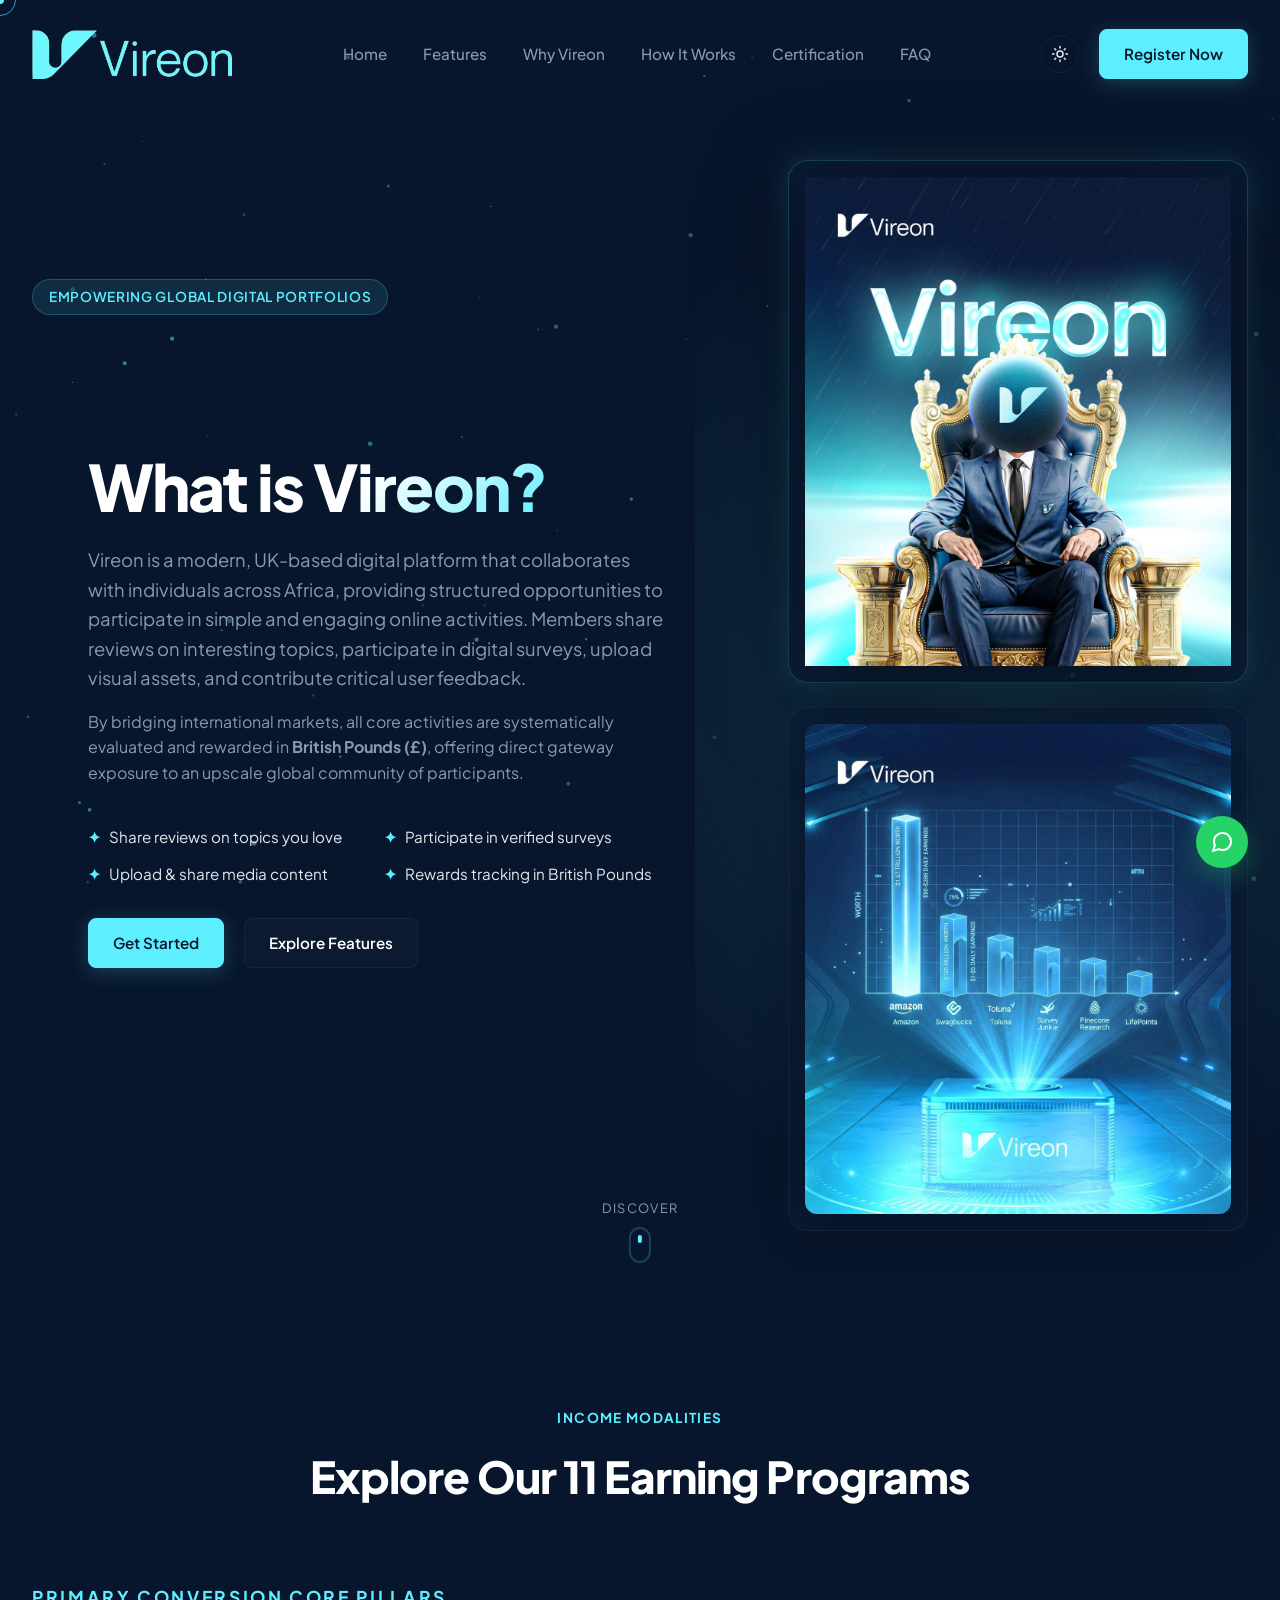
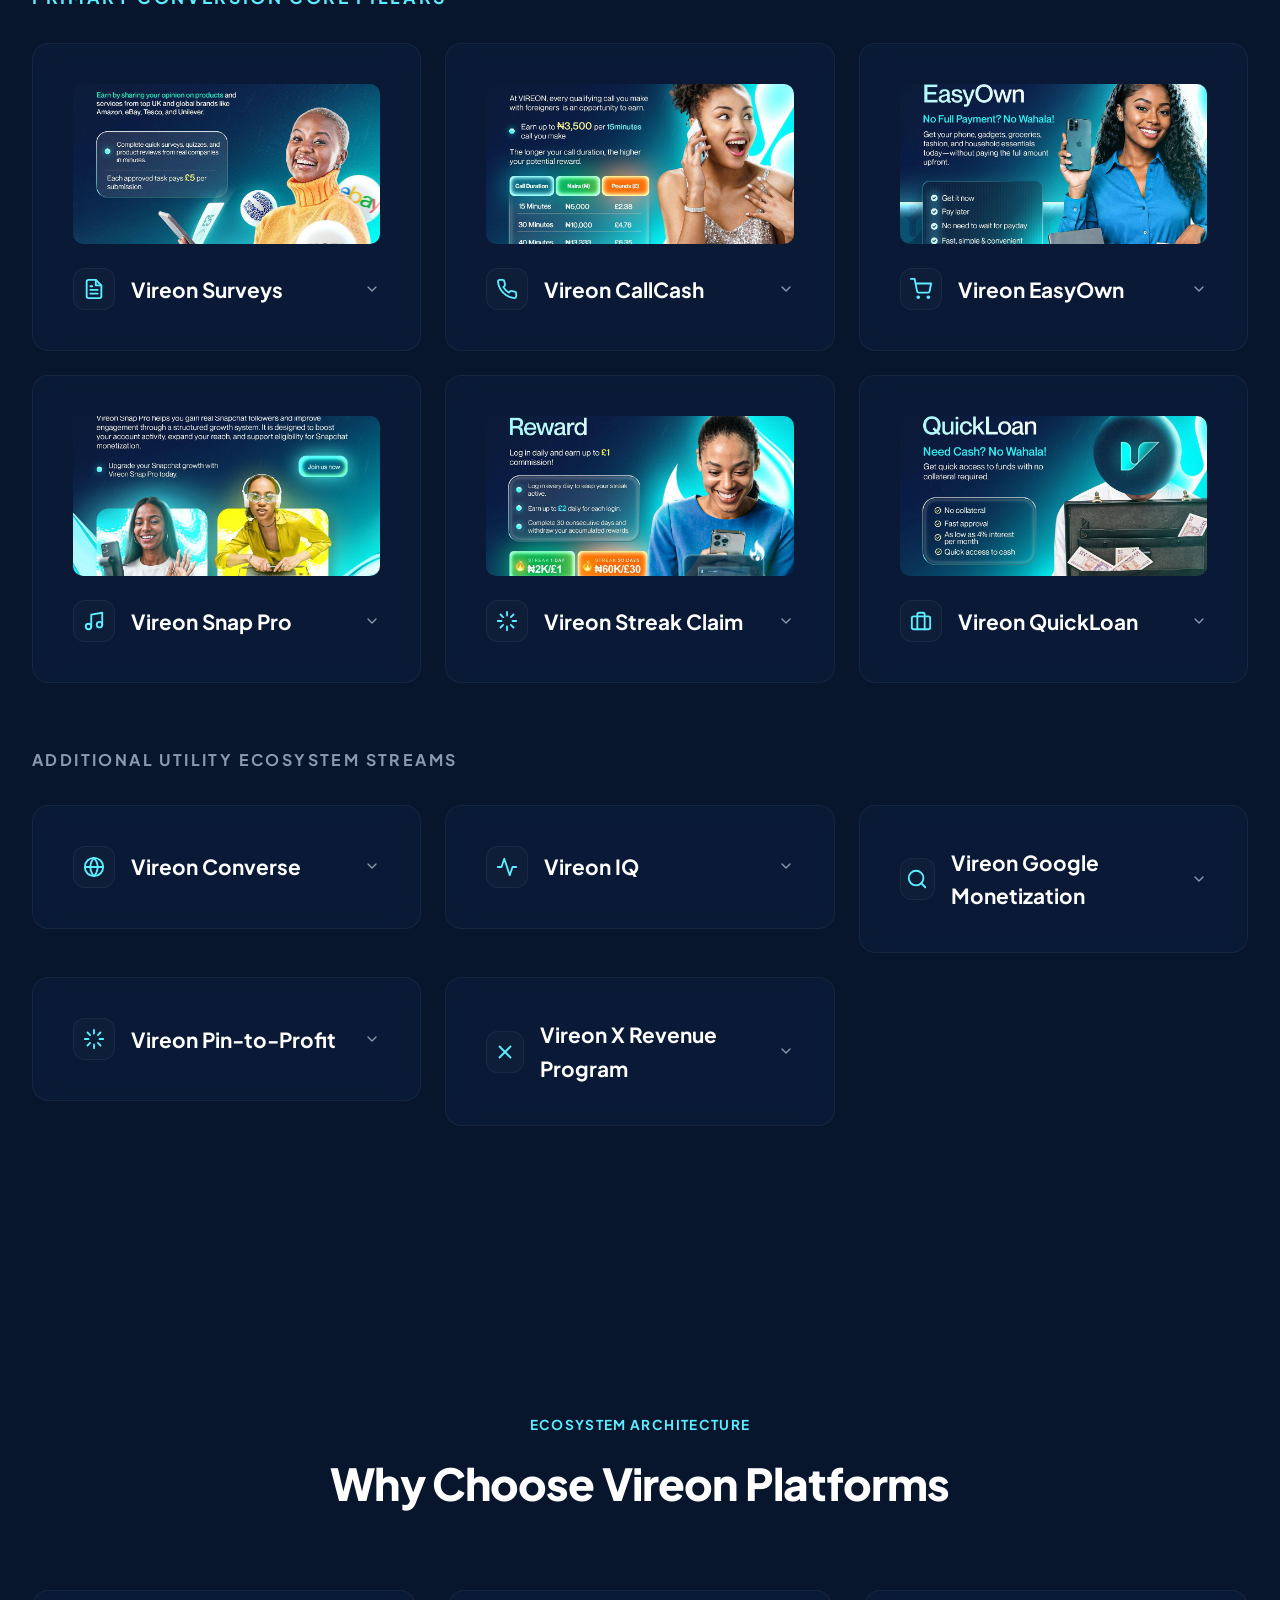
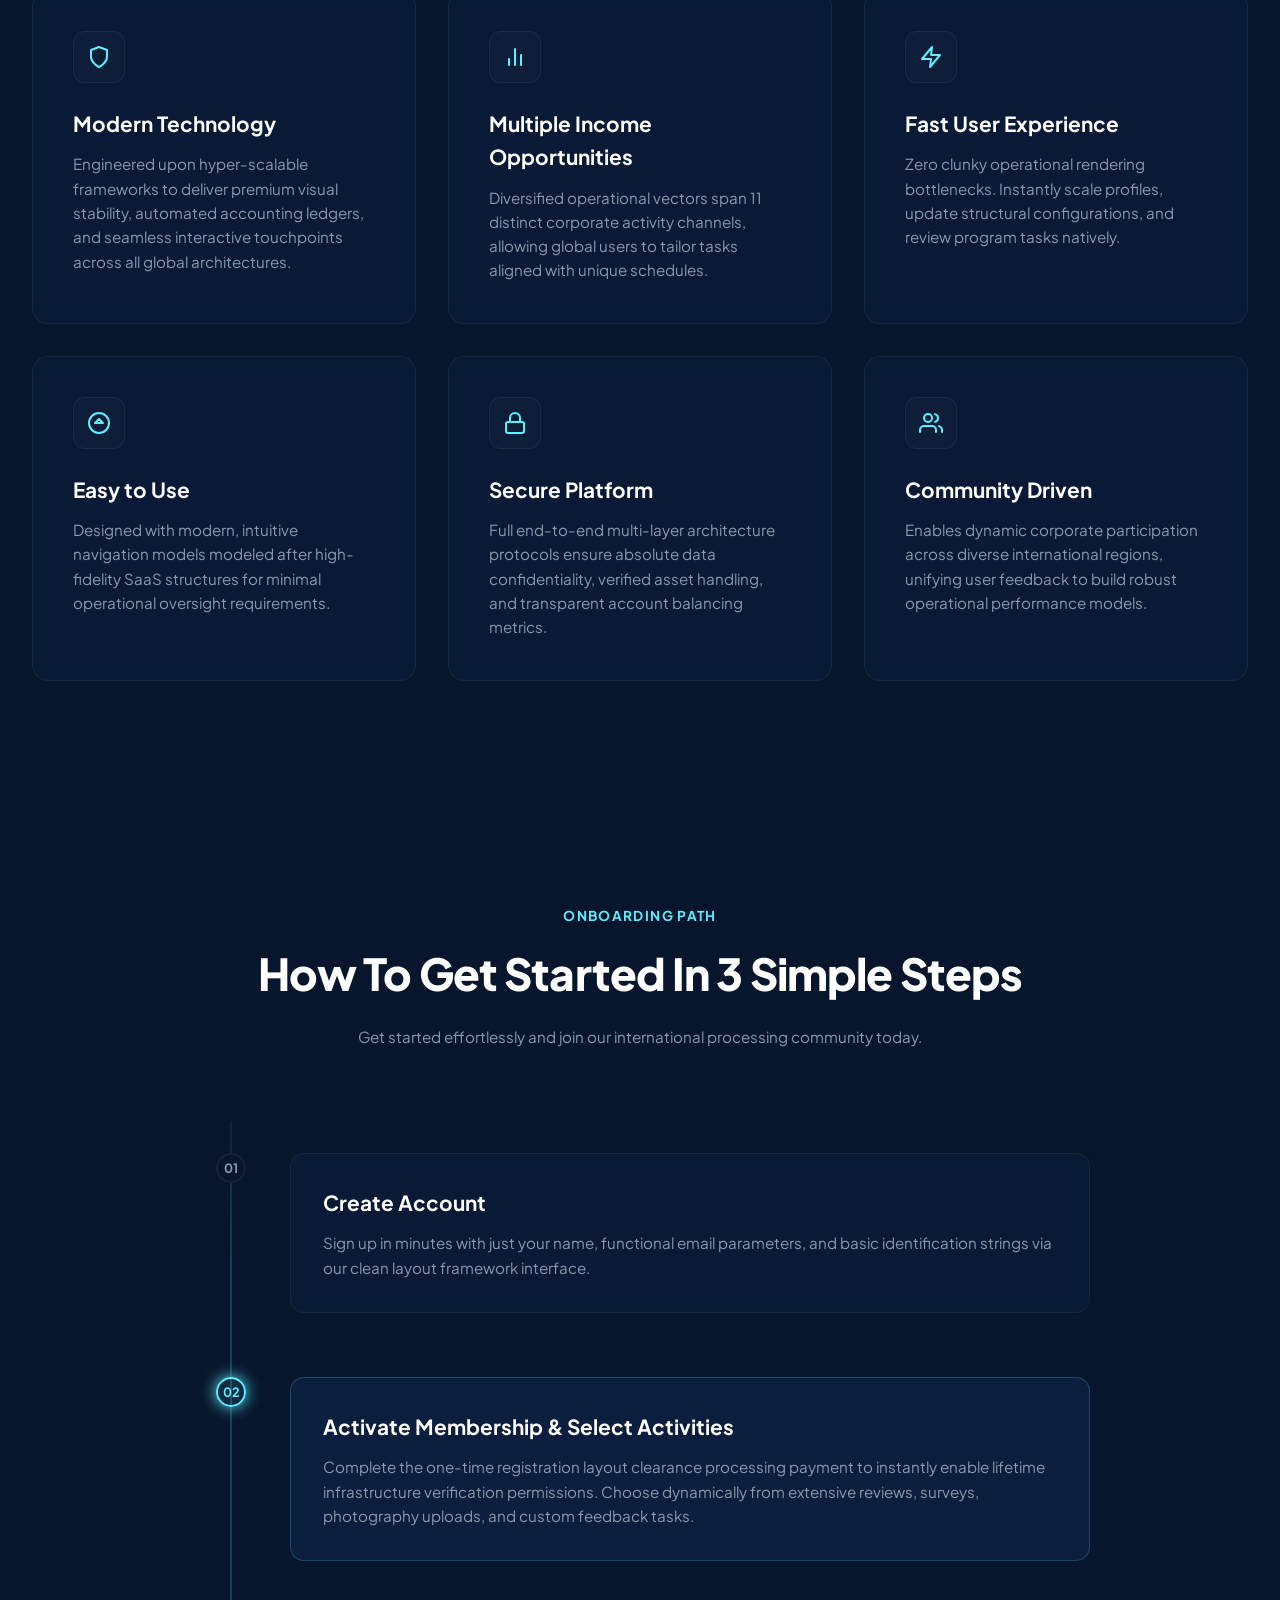
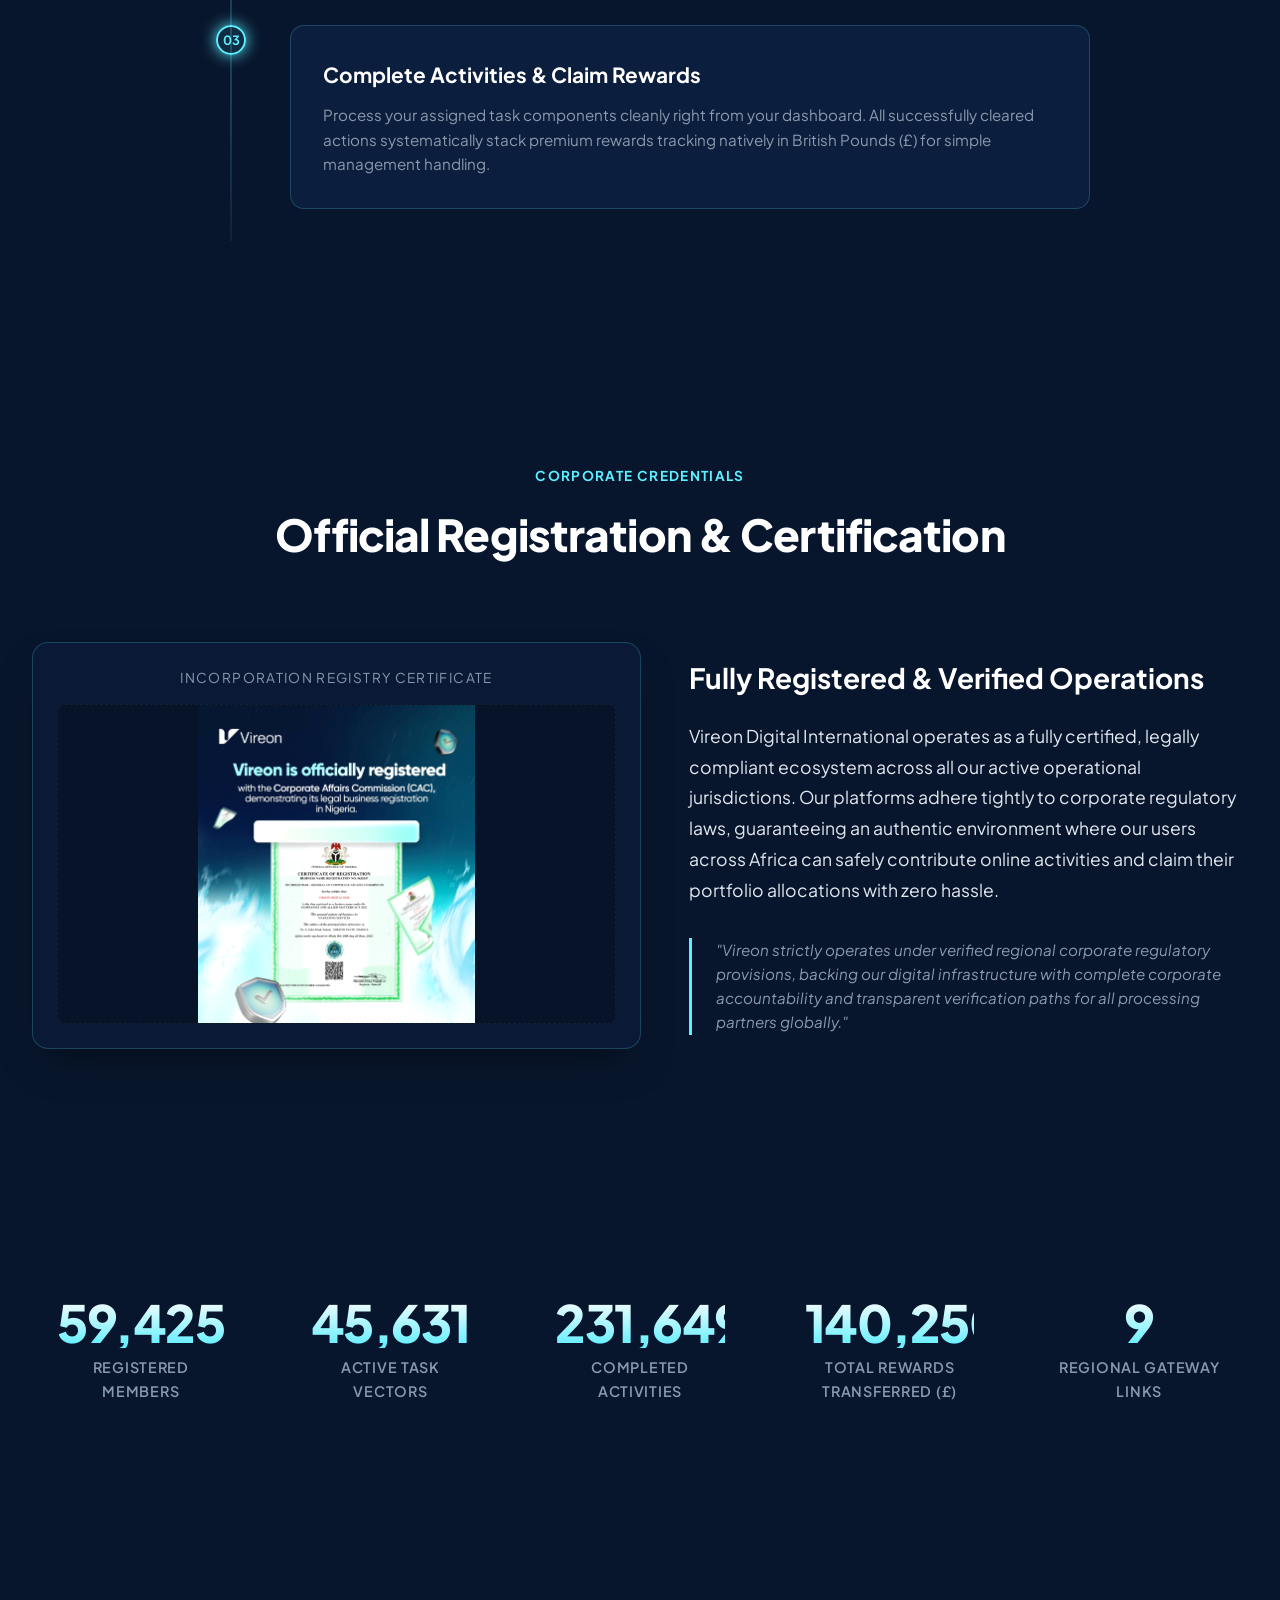
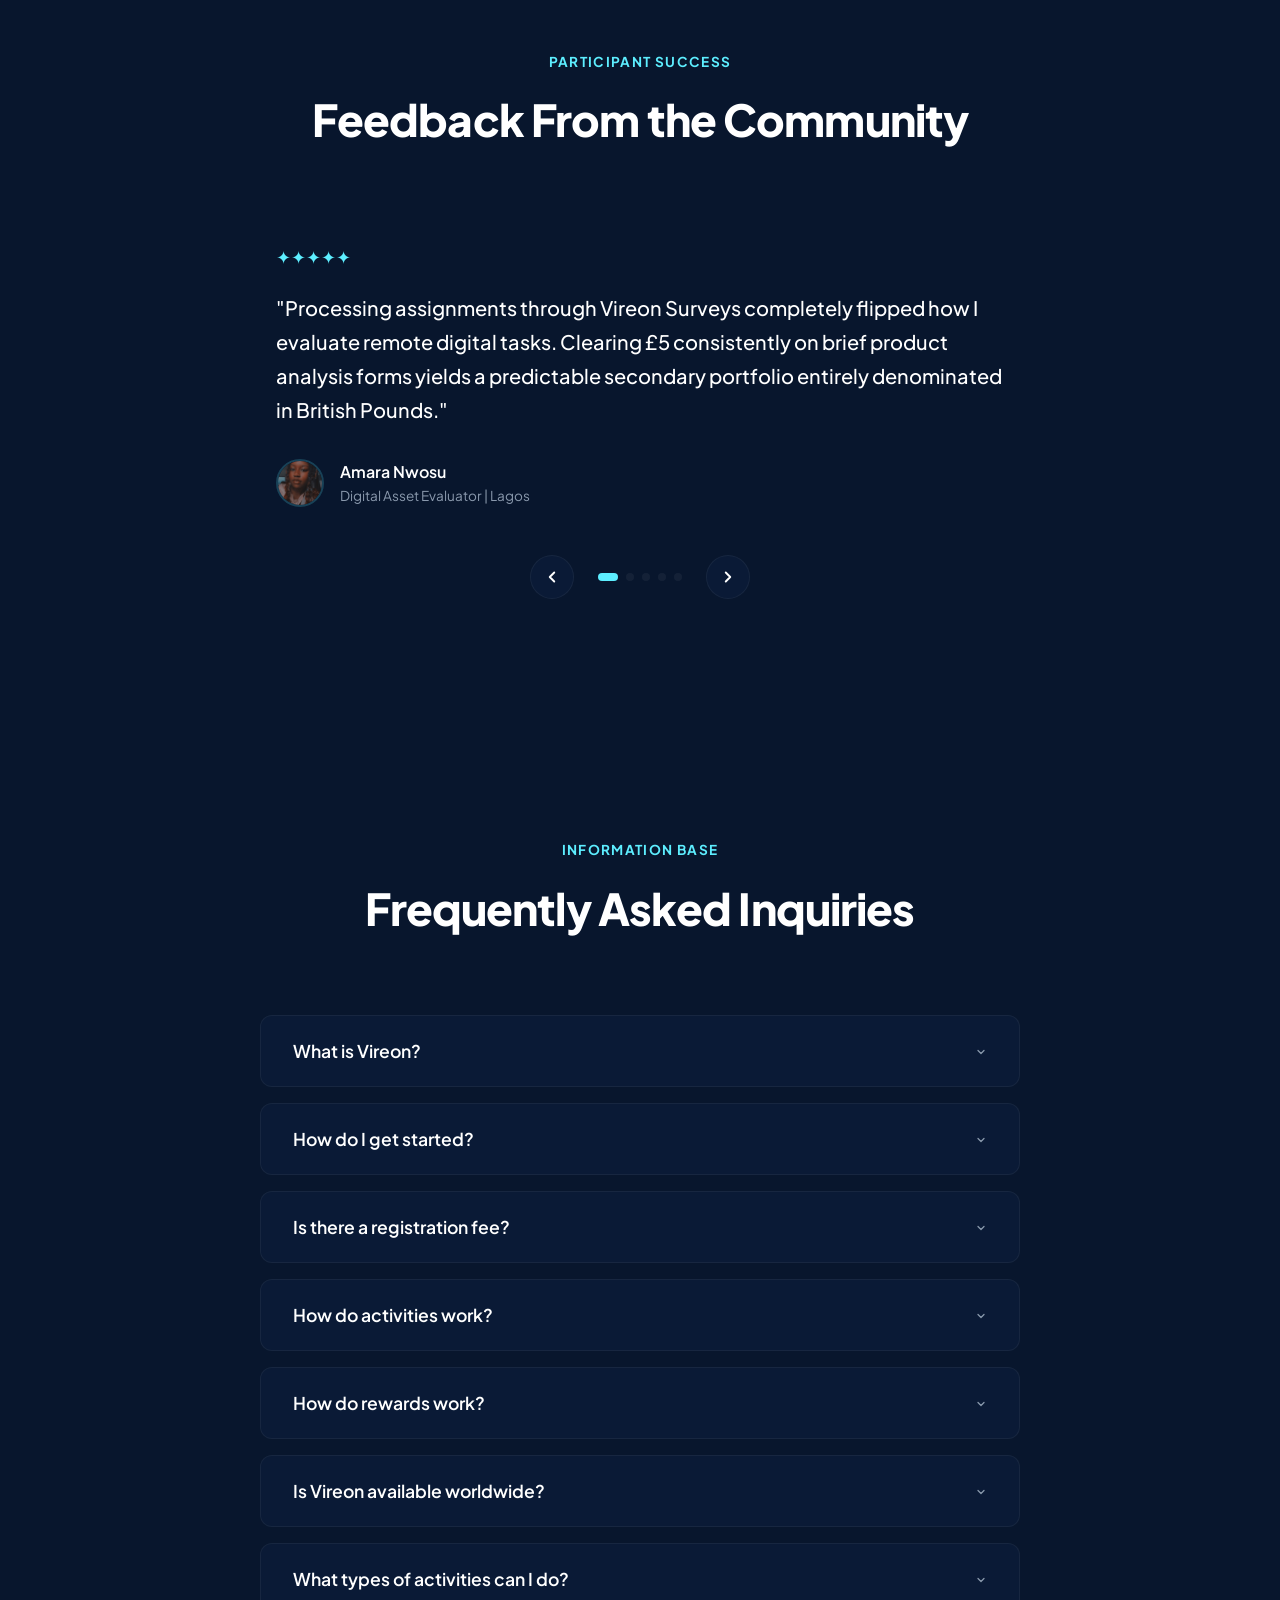
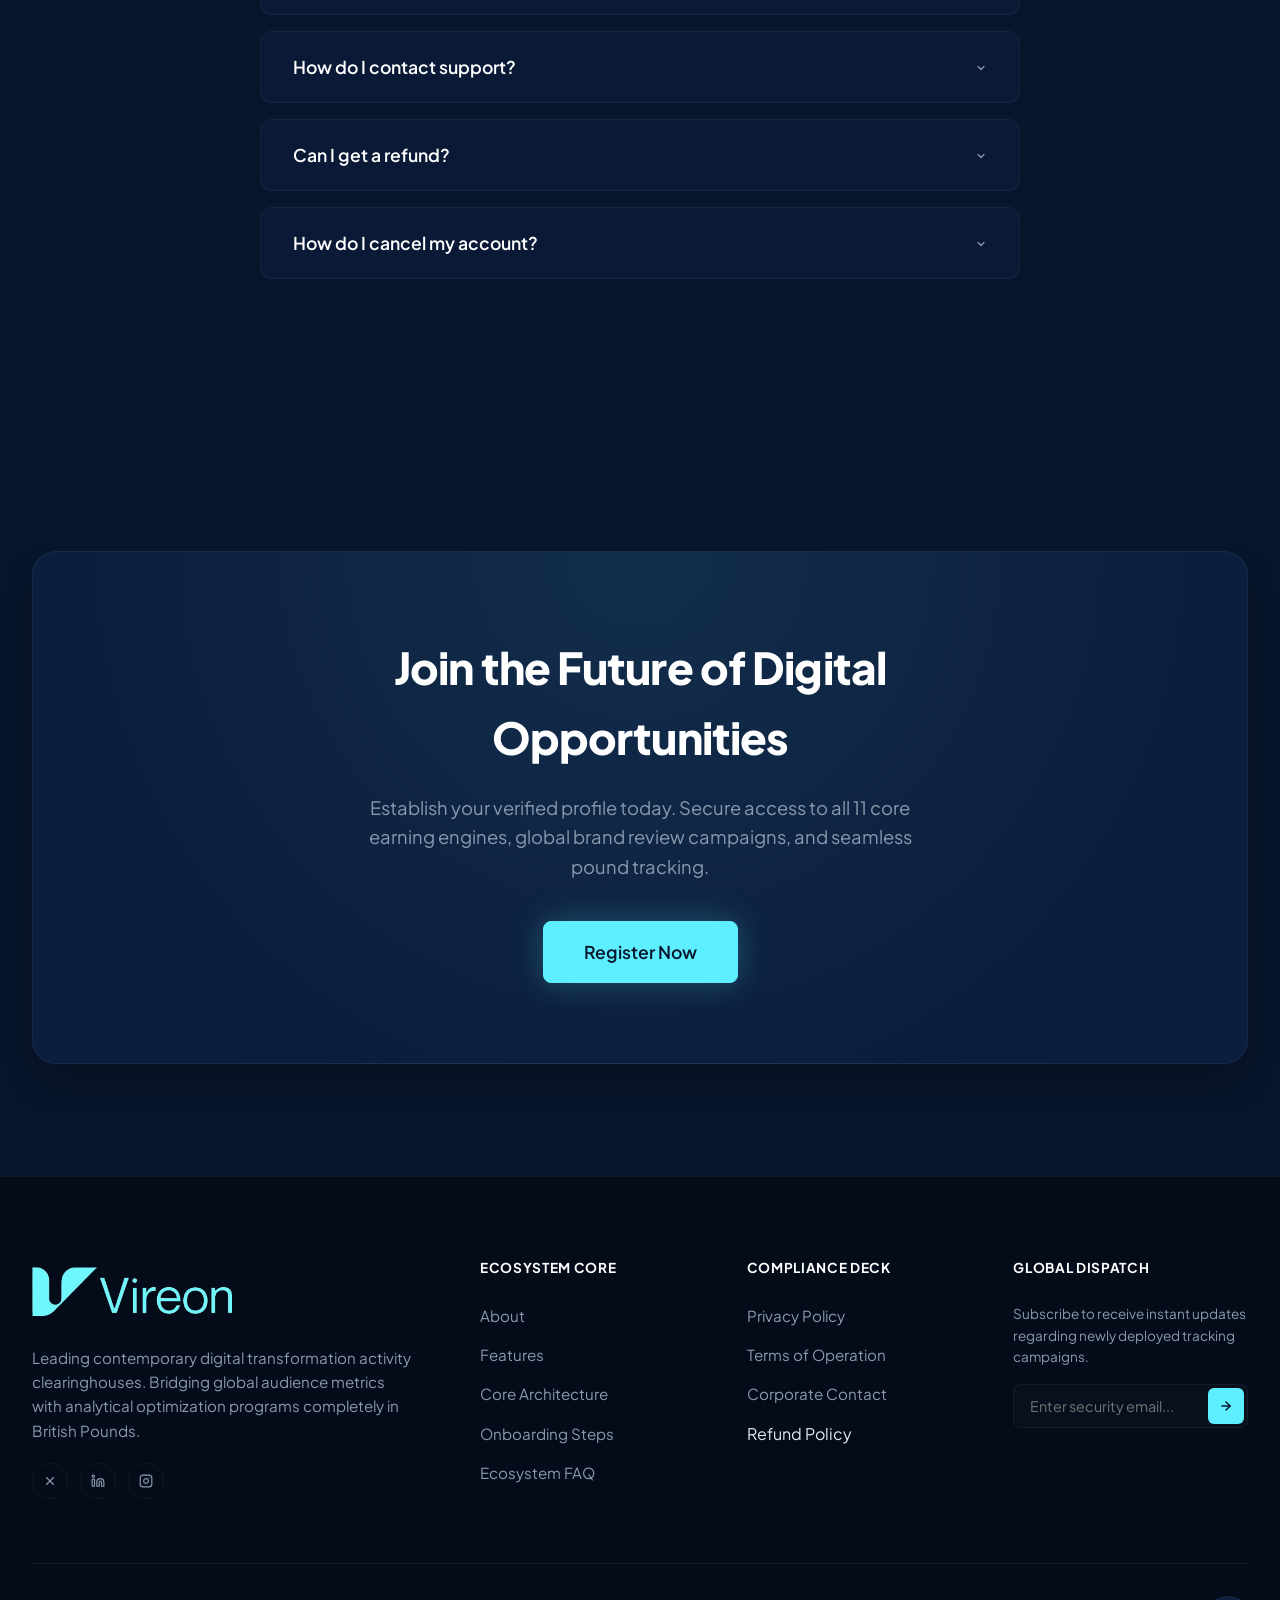
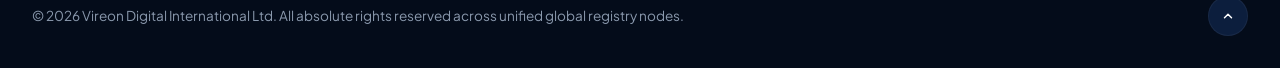
==== index.html @ ab81ef29 "index.html" ====
<!DOCTYPE html>
<html lang="en" data-theme="dark">
<head>
    <meta charset="UTF-8">
    <meta name="viewport" content="width=device-width, initial-scale=1.0">
    <title>Vireon | Premium Digital Earning Ecosystem</title>
    <meta name="description" content="Collaborate with global brands, complete premium digital activities, and build steady revenue streams in British Pounds with Vireon.">
    <!-- Premium Fonts Ingestion -->
    <link rel="preconnect" href="https://fonts.googleapis.com">
    <link rel="preconnect" href="https://fonts.gstatic.com" crossorigin>
    <link href="https://fonts.googleapis.com/css2?family=Inter:wght@400;500;600&family=Plus+Jakarta+Sans:wght@500;600;700;800&display=swap" rel="stylesheet">
    <!-- Link Core Application Stylesheet -->
    <link rel="stylesheet" href="style.css">
</head>
<body>

    <!-- ==========================================================================
       PERIPHERAL BACKGROUND & INTERACTIVE INTERFACE LAYERS
       ========================================================================== -->
    <!-- Scroll Progress Indicator Bar -->
    <div id="scroll-progress-container">
        <div id="scroll-progress-bar"></div>
    </div>

    <!-- Custom Lerp Interactive Cursor Nodes -->
    <div class="custom-cursor"></div>
    <div class="custom-cursor-follower"></div>

    <!-- Ambient Particle Canvas System -->
    <canvas id="ambient-particle-canvas"></canvas>


    <!-- ==========================================================================
       1. CINEMATIC LOADING ENGINE SCREEN
       ========================================================================== -->
    <div id="vireon-loader">
        <div class="loader-logo-wrapper">
            <div class="logo-container">
    <img src="logo.png" alt="Vireon Logo" class="brand-logo">
</div>
        </div>
        <div class="loader-track">
            <div class="loader-bar"></div>
        </div>
    </div>


    <!-- ==========================================================================
       2. GLASSMORPHIC TOP NAVIGATION SYSTEMS
       ========================================================================== -->
    <header class="vireon-nav-wrapper" id="vireon-navbar">
    <div class="nav-container">
        <a href="#home" class="brand-identity">
            <div class="logo-container">
                <img src="logo.png" alt="Vireon Logo" class="brand-logo">
            </div>
        </a>
        
        <nav>
            <!-- This is where your existing CSS/JS will control the visibility on mobile -->
            <ul class="nav-menu-links">
                <li><a href="#home" class="nav-item-link active">Home</a></li>
                <li><a href="#features" class="nav-item-link">Features</a></li>
                <li><a href="#why-vireon" class="nav-item-link">Why Vireon</a></li>
                <li><a href="#how-it-works" class="nav-item-link">How It Works</a></li>
                <li><a href="#platform-info" class="nav-item-link">Certification</a></li>
                <li><a href="#faq" class="nav-item-link">FAQ</a></li>
            </ul>
        </nav>

        <div class="nav-actions-block">
            <button class="theme-toggle-btn" aria-label="Toggle UI Color Matrix Theme" title="Switch Aesthetic Display">
                <!-- Dynamic SVG Render Target via Script Engine -->
            </button>
            <a href="reward.html" class="btn-premium btn-cyan">Register Now</a>
            
            <!-- Mobile Hamburger Menu -->
            <button class="mobile-hamburger" aria-label="Open Mobile Navigation Menu">
                <span></span>
                <span></span>
                <span></span>
            </button>
        </div>
    </div>
</header>


    <!-- ==========================================================================
       3. CINEMATIC INTRODUCTORY HERO SECTION
       ========================================================================== -->
    <section class="hero-viewport-section" id="home">
        <div class="hero-layout-grid">
            <div class="hero-text-engine reveal-on-scroll revealed">
                <div class="hero-badge-announcement">Empowering Global Digital Portfolios</div>
                <section class="section-structural-container" id="about">
                <h1 class="hero-main-title">What is <span class="glow-gradient">Vireon?</span></h1>
                <p class="hero-description-text">
                    Vireon is a modern, UK-based digital platform that collaborates with individuals across Africa, providing structured opportunities to participate in simple and engaging online activities. Members share reviews on interesting topics, participate in digital surveys, upload visual assets, and contribute critical user feedback.
                </p>
                <p class="hero-description-text" style="margin-top: -1.5rem; font-size: 1rem;">
                    By bridging international markets, all core activities are systematically evaluated and rewarded in <strong>British Pounds (£)</strong>, offering direct gateway exposure to an upscale global community of participants.
                </p>
                
                <!-- Bullet Core Brand Identifiers List -->
                <ul class="footer-navigation-list" style="margin-bottom: 2rem; display: grid; grid-template-columns: 1fr 1fr; gap: 0.75rem; width: 100%;">
                    <li style="color: var(--text-main); font-size: 0.95rem; display: flex; align-items: center; gap: 0.5rem;">
                        <span style="color: var(--color-cyan); font-weight: bold;">✦</span> Share reviews on topics you love
                    </li>
                    <li style="color: var(--text-main); font-size: 0.95rem; display: flex; align-items: center; gap: 0.5rem;">
                        <span style="color: var(--color-cyan); font-weight: bold;">✦</span> Participate in verified surveys
                    </li>
                    <li style="color: var(--text-main); font-size: 0.95rem; display: flex; align-items: center; gap: 0.5rem;">
                        <span style="color: var(--color-cyan); font-weight: bold;">✦</span> Upload &amp; share media content
                    </li>
                    <li style="color: var(--text-main); font-size: 0.95rem; display: flex; align-items: center; gap: 0.5rem;">
                        <span style="color: var(--color-cyan); font-weight: bold;">✦</span> Rewards tracking in British Pounds
                    </li>
                </ul>

                <div class="hero-button-group">
                    <a href="reward.html" class="btn-premium btn-cyan">Get Started</a>
                    <a href="#features" class="btn-premium btn-outline">Explore Features</a>
                </div>
            </div>

            <!-- Double-Visual Luxury Frame Wrapper: Throne Visual Asset Layer + Glamour Flyer -->
            <div class="hero-artwork-frame reveal-on-scroll revealed">
                <div class="artwork-ambient-glow"></div>
                <div style="position: relative; display: flex; flex-direction: column; gap: 1.5rem; width: 100%; max-width: 460px;">
                    <!-- Visual Asset Layer 1: Luxury Executive Throne Branding Frame -->
                    <div style="background: var(--bg-glass); border: 1px solid var(--border-glow); padding: 1rem; border-radius: 20px; box-shadow: var(--shadow-glow);">
                        <img src="vireon_flyer.jpeg" alt="Vireon Royal Executive Throne Visual Representation" class="premium-throne-asset" style="max-width: 100%; display: block; margin: 0 auto;">
                    </div>
                    <!-- Visual Asset Layer 2: Premium Promo Glamour Flyer Design Structural Display -->
                    <div style="background: var(--bg-glass); border: 1px solid var(--border-premium); padding: 1rem; border-radius: 20px;">
                        <img src="vireon2_flyer.jpg" alt="Vireon Official Luxury Glamour Flyer Promotional Graphics" style="width: 100%; height: auto; border-radius: 12px; display: block; filter: drop-shadow(0 10px 25px rgba(0,0,0,0.4));">
                    </div>
                </div>
            </div>
        </div>

        <a href="#features" class="scroll-indicator-node" aria-label="Scroll downstream inside platform features overview">
            <span>Discover</span>
            <div class="scroll-indicator-mouse">
                <div class="scroll-indicator-wheel"></div>
            </div>
        </a>
    </section>


    <!-- ==========================================================================
       4. HOW TO EARN: COMPREHENSIVE 11 PROGRAM SUITE
       ========================================================================== -->
    <section class="section-structural-container" id="features">
        <div class="section-header-block reveal-on-scroll">
            <span class="section-sub-label">Income Modalities</span>
            <h2 class="section-main-heading">Explore Our 11 Earning Programs</h2>
        </div>

        <!-- CATEGORY A: THE 6 HIGH-CONVERSION CONVERSION BLOCK CORES (WITH DEDICATED VISUAL FRAMES) -->
        <h3 class="footer-column-header reveal-on-scroll" style="margin-bottom: 2rem; color: var(--color-cyan); font-size: 1.1rem; letter-spacing: 0.15em;">Primary Conversion Core Pillars</h3>
        <div class="programs-layout-grid reveal-on-scroll" style="margin-bottom: 4rem;">
            
            <!-- Program 1: Vireon Surveys (With Image Frame Layer) -->
            <div class="program-card-wrapper">
                <div class="premium-glass-card">
                    <div style="width: 100%; height: 160px; overflow: hidden; border-radius: 10px; margin-bottom: 1.5rem; background: #0A1B35;">
                        <img src="feature_survey.jpg" alt="Vireon Surveys Platform Operational Framework Display" style="width: 100%; height: 100%; object-fit: cover;">
                    </div>
                    <div class="program-card-head">
                        <div class="program-meta-title">
                            <div class="card-icon-container">
                                <svg width="22" height="22" viewBox="0 0 24 24" fill="none" stroke="var(--color-cyan)" stroke-width="2" stroke-linecap="round" stroke-linejoin="round"><path d="M14 2H6a2 2 0 0 0-2 2v16a2 2 0 0 0 2 2h12a2 2 0 0 0 2-2V8z"></path><polyline points="14 2 14 8 20 8"></polyline><line x1="16" y1="13" x2="8" y2="13"></line><line x1="16" y1="17" x2="8" y2="17"></line><polyline points="10 9 9 9 8 9"></polyline></svg>
                            </div>
                            <h4 class="card-main-title" style="margin-bottom: 0;">Vireon Surveys</h4>
                        </div>
                        <div class="program-expand-chevron">
                            <svg width="16" height="16" viewBox="0 0 24 24" fill="none" stroke="currentColor" stroke-width="2" stroke-linecap="round" stroke-linejoin="round"><polyline points="6 9 12 15 18 9"></polyline></svg>
                        </div>
                    </div>
                    <div class="program-body-panel">
                        <div class="program-divider-line"></div>
                        <p class="card-detail-text" style="margin-bottom: 1rem;">
                            Vireon Surveys gives you the opportunity to earn by sharing your honest opinions with leading UK and global brands. Companies conduct surveys to understand customer preferences, improve products, and make better business decisions. Your feedback plays an important role in shaping the products and services used by millions of people.
                        </p>
                        <p class="card-detail-text" style="margin-bottom: 1rem;">
                            The surveys are simple, mobile-friendly, and typically take only a few minutes to complete. Depending on the campaign, you may be asked to answer questionnaires, review products, or participate in market research.
                        </p>
                        <blockquote>
                            <p style="color: var(--color-cyan); font-weight: 600; font-size: 0.95rem;">★ Rewards Matrix: Each successfully completed and approved survey pays £5. The more surveys you qualify for and complete, the more you can earn.</p>
                        </blockquote>
                    </div>
                </div>
            </div>

            <!-- Program 2: Vireon CallCash (With Image Frame Layer) -->
            <div class="program-card-wrapper">
                <div class="premium-glass-card">
                    <div style="width: 100%; height: 160px; overflow: hidden; border-radius: 10px; margin-bottom: 1.5rem; background: #0A1B35;">
                        <img src="feature_callcash.jpg" alt="Vireon CallCash Foreigner Audio Engagement Visual Frame" style="width: 100%; height: 100%; object-fit: cover;">
                    </div>
                    <div class="program-card-head">
                        <div class="program-meta-title">
                            <div class="card-icon-container">
                                <svg width="22" height="22" viewBox="0 0 24 24" fill="none" stroke="var(--color-cyan)" stroke-width="2" stroke-linecap="round" stroke-linejoin="round"><path d="M22 16.92v3a2 2 0 0 1-2.18 2 19.79 19.79 0 0 1-8.63-3.07 19.5 19.5 0 0 1-6-6 19.79 19.79 0 0 1-3.07-8.67A2 2 0 0 1 4.11 2h3a2 2 0 0 1 2 1.72 12.84 12.84 0 0 0 .7 2.81 2 2 0 0 1-.45 2.11L8.09 9.91a16 16 0 0 0 6 6l1.27-1.27a2 2 0 0 1 2.11-.45 12.84 12.84 0 0 0 2.81.7A2 2 0 0 1 22 16.92z"></path></svg>
                            </div>
                            <h4 class="card-main-title" style="margin-bottom: 0;">Vireon CallCash</h4>
                        </div>
                        <div class="program-expand-chevron">
                            <svg width="16" height="16" viewBox="0 0 24 24" fill="none" stroke="currentColor" stroke-width="2" stroke-linecap="round" stroke-linejoin="round"><polyline points="6 9 12 15 18 9"></polyline></svg>
                        </div>
                    </div>
                    <div class="program-body-panel">
                        <div class="program-divider-line"></div>
                        <p class="card-detail-text" style="margin-bottom: 1rem;">
                            Turn Every Qualifying Call into Real Earnings with Vireon CallCash! This rewarding feature allows users to earn money from qualifying calls made with foreigners. Instead of spending time on conversations without any benefit, Vireon gives you the opportunity to turn those minutes into income. The longer your qualifying call lasts, the higher your earnings.
                        </p>
                        <p class="card-detail-text" style="margin-bottom: 1rem;">
                            This feature is designed to encourage meaningful, genuine conversations while rewarding users for their time and engagement. Whether you’re networking, building friendships, or communicating for business, every qualifying minute contributes to your portfolio.
                        </p>
                        <ul style="color: var(--text-muted); padding-left: 1.25rem; font-size: 0.9rem; display: flex; flex-direction: column; gap: 0.4rem;">
                            <li>• A 15-minute qualifying conversation generates up to ₦5,000 (£2.38)</li>
                            <li>• A 30-minute qualifying conversation generates up to ₦10,000 (£4.76)</li>
                            <li>• A 40-minute qualifying conversation generates up to ₦13,333 (£6.35)</li>
                        </ul>
                    </div>
                </div>
            </div>

            <!-- Program 3: Vireon EasyOwn (With Image Frame Layer) -->
            <div class="program-card-wrapper">
                <div class="premium-glass-card">
                    <div style="width: 100%; height: 160px; overflow: hidden; border-radius: 10px; margin-bottom: 1.5rem; background: #0A1B35;">
                        <img src="feature_easyown.jpg" alt="Vireon EasyOwn Gadget Acquisition Visual Frame Layout" style="width: 100%; height: 100%; object-fit: cover;">
                    </div>
                    <div class="program-card-head">
                        <div class="program-meta-title">
                            <div class="card-icon-container">
                                <svg width="22" height="22" viewBox="0 0 24 24" fill="none" stroke="var(--color-cyan)" stroke-width="2" stroke-linecap="round" stroke-linejoin="round"><circle cx="9" cy="21" r="1"></circle><circle cx="20" cy="21" r="1"></circle><path d="M1 1h4l2.68 13.39a2 2 0 0 0 2 1.61h9.72a2 2 0 0 0 2-1.61L23 6H6"></path></svg>
                            </div>
                            <h4 class="card-main-title" style="margin-bottom: 0;">Vireon EasyOwn</h4>
                        </div>
                        <div class="program-expand-chevron">
                            <svg width="16" height="16" viewBox="0 0 24 24" fill="none" stroke="currentColor" stroke-width="2" stroke-linecap="round" stroke-linejoin="round"><polyline points="6 9 12 15 18 9"></polyline></svg>
                        </div>
                    </div>
                    <div class="program-body-panel">
                        <div class="program-divider-line"></div>
                        <p class="card-detail-text" style="margin-bottom: 1rem;">
                            Vireon EasyOwn is an exclusive platform lifestyle feature that enables users to purchase premium gadgets and other eligible utility products directly from the integrated Vireon marketplace without paying the full structural amount upfront. 
                        </p>
                        <p class="card-detail-text" style="margin-bottom: 1rem;">
                            Users spread the cost safely over extended periods by mapping structured installment deductions using their verified account balances generated directly from platform activity. Repayment remains seamless, automated, and stress-free. Browse the digital store, complete initial validation terms, receive components, and manage automated clearing offsets directly.
                        </p>
                    </div>
                </div>
            </div>

            <!-- Program 4: Vireon Snap Pro (With Image Frame Layer) -->
            <div class="program-card-wrapper">
                <div class="premium-glass-card">
                    <div style="width: 100%; height: 160px; overflow: hidden; border-radius: 10px; margin-bottom: 1.5rem; background: #0A1B35;">
                        <img src="feature_snappro.jpg" alt="Vireon Snap Pro Creator Audio Growth Engine Frame" style="width: 100%; height: 100%; object-fit: cover;">
                    </div>
                    <div class="program-card-head">
                        <div class="program-meta-title">
                            <div class="card-icon-container">
                                <svg width="22" height="22" viewBox="0 0 24 24" fill="none" stroke="var(--color-cyan)" stroke-width="2" stroke-linecap="round" stroke-linejoin="round"><path d="M9 18V5l12-2v13"></path><circle cx="6" cy="18" r="3"></circle><circle cx="18" cy="16" r="3"></circle></svg>
                            </div>
                            <h4 class="card-main-title" style="margin-bottom: 0;">Vireon Snap Pro</h4>
                        </div>
                        <div class="program-expand-chevron">
                            <svg width="16" height="16" viewBox="0 0 24 24" fill="none" stroke="currentColor" stroke-width="2" stroke-linecap="round" stroke-linejoin="round"><polyline points="6 9 12 15 18 9"></polyline></svg>
                        </div>
                    </div>
                    <div class="program-body-panel">
                        <div class="program-divider-line"></div>
                        <p class="card-detail-text" style="margin-bottom: 1rem;">
                            Vireon Snap Pro helps Snapchat users grow their accounts and earn money through two distinct monetization structures:
                        </p>
                        <p class="card-detail-text" style="margin-bottom: 0.5rem; font-weight: 600; color: var(--text-pure);">✦ Creator Path:</p>
                        <p class="card-detail-text" style="margin-bottom: 1rem; padding-left: 1rem;">Upload an approved Snapchat sound file asset to instantly unlock a £50 reward, plus claim £5 every single time a unique third-party profile processes that custom sound track. (Example: Approved sound + 10 structural uses = £100 total allocation).</p>
                        
                        <p class="card-detail-text" style="margin-bottom: 0.5rem; font-weight: 600; color: var(--text-pure);">✦ Sound User Path:</p>
                        <p class="card-detail-text" style="margin-bottom: 1rem; padding-left: 1rem;">Utilize tracking-linked Vireon system audio tracks inside personal Snapchat publications to clear up to £5 per approved post entry. (Example: 20 successfully validated posts = £100 total balance).</p>
                    </div>
                </div>
            </div>

            <!-- Program 5: Vireon Streak Claim (With Image Frame Layer) -->
<div class="program-card-wrapper">
    <div class="premium-glass-card">
        <div style="width: 100%; height: 160px; overflow: hidden; border-radius: 10px; margin-bottom: 1.5rem; background: #0A1B35;">
            <img src="streak_claim.jpg" alt="Vireon Streak Claim Visual Layout" style="width: 100%; height: 100%; object-fit: cover;">
        </div>
        <div class="program-card-head">
            <div class="program-meta-title">
                <div class="card-icon-container">
                    <svg width="22" height="22" viewBox="0 0 24 24" fill="none" stroke="var(--color-cyan)" stroke-width="2" stroke-linecap="round" stroke-linejoin="round"><path d="M12 2v4M12 18v4M4.93 4.93l2.83 2.83M16.24 16.24l2.83 2.83M2 12h4M18 12h4M4.93 19.07l2.83-2.83M16.24 7.76l2.83-2.83"></path></svg>
                </div>
                <h4 class="card-main-title" style="margin-bottom: 0;">Vireon Streak Claim</h4>
            </div>
            <div class="program-expand-chevron">
                <svg width="16" height="16" viewBox="0 0 24 24" fill="none" stroke="currentColor" stroke-width="2" stroke-linecap="round" stroke-linejoin="round"><polyline points="6 9 12 15 18 9"></polyline></svg>
            </div>
        </div>
        <div class="program-body-panel">
            <div class="program-divider-line"></div>
            <p class="card-detail-text" style="margin-bottom: 1rem;">
                The Vireon Streak Claim program is an automated engagement loyalty system structured to systematically reward daily profile validation logging routines. Maintaining unbroken daily authorization intervals generates cumulative balance gains.
            </p>
            <p class="card-detail-text" style="margin-bottom: 1rem;">
                Your initial daily verification access sequence boots at ₦2,000 (£1) on Day 1, ascending incrementally up to £2 per day across active cycles. Successfully completing a 30-day consecutive operational milestone unlocks direct withdrawal permissions for up to <strong>₦60,000 (£30)</strong> in accrued rewards. Interruption resets progress back to Day 1.
            </p>
        </div>
    </div>
</div>

            <!-- Program 6: Vireon QuickLoan (With Image Frame Layer) -->
            <div class="program-card-wrapper">
                <div class="premium-glass-card">
                    <div style="width: 100%; height: 160px; overflow: hidden; border-radius: 10px; margin-bottom: 1.5rem; background: #0A1B35;">
                        <img src="feature_quickloan.jpg" alt="Vireon QuickLoan Seamless Micro Finance Frame Allocation" style="width: 100%; height: 100%; object-fit: cover;">
                    </div>
                    <div class="program-card-head">
                        <div class="program-meta-title">
                            <div class="card-icon-container">
                                <svg width="22" height="22" viewBox="0 0 24 24" fill="none" stroke="var(--color-cyan)" stroke-width="2" stroke-linecap="round" stroke-linejoin="round"><rect x="2" y="7" width="20" height="14" rx="2" ry="2"></rect><path d="M16 21V5a2 2 0 0 0-2-2h-4a2 2 0 0 0-2 2v16"></path></svg>
                            </div>
                            <h4 class="card-main-title" style="margin-bottom: 0;">Vireon QuickLoan</h4>
                        </div>
                        <div class="program-expand-chevron">
                            <svg width="16" height="16" viewBox="0 0 24 24" fill="none" stroke="currentColor" stroke-width="2" stroke-linecap="round" stroke-linejoin="round"><polyline points="6 9 12 15 18 9"></polyline></svg>
                        </div>
                    </div>
                    <div class="program-body-panel">
                        <div class="program-divider-line"></div>
                        <p class="card-detail-text" style="margin-bottom: 1rem;">
                            With Vireon QuickLoan, you can access funds quickly without the stress of providing collateral. Whether it’s for business expansion models, urgent operational emergencies, educational fee clearance, or general personal requirements, we’ve made capital accessibility simple, fast, and completely reliable.
                        </p>
                        <ul style="color: var(--text-muted); padding-left: 1.25rem; font-size: 0.9rem; display: flex; flex-direction: column; gap: 0.4rem; margin-bottom: 1rem;">
                            <li>• Absolute zero structural asset collateral requirements</li>
                            <li>• High speed platform pipeline evaluation and approval tracking</li>
                            <li>• Competitive premium interest rate models baseline starting as low as 4% per month</li>
                        </ul>
                    </div>
                </div>
            </div>

        </div>

        <!-- CATEGORY B: THE REMAINING 5 STANDARD UTILITY FEATURES (WITHOUT IMAGE HOOK CHANNELS) -->
        <h3 class="footer-column-header reveal-on-scroll" style="margin-bottom: 2rem; color: var(--text-muted); font-size: 1rem; letter-spacing: 0.15em;">Additional Utility Ecosystem Streams</h3>
        <div class="programs-layout-grid reveal-on-scroll" style="margin-bottom: 4rem;">
            
            <!-- Program 7: Vireon Converse -->
            <div class="program-card-wrapper">
                <div class="premium-glass-card">
                    <div class="program-card-head">
                        <div class="program-meta-title">
                            <div class="card-icon-container">
                                <svg width="22" height="22" viewBox="0 0 24 24" fill="none" stroke="var(--color-cyan)" stroke-width="2" stroke-linecap="round" stroke-linejoin="round"><circle cx="12" cy="12" r="10"></circle><line x1="2" y1="12" x2="22" y2="12"></line><path d="M12 2a15.3 15.3 0 0 1 4 10 15.3 15.3 0 0 1-4 10 15.3 15.3 0 0 1-4-10 15.3 15.3 0 0 1 4-10z"></path></svg>
                            </div>
                            <h4 class="card-main-title" style="margin-bottom: 0;">Vireon Converse</h4>
                        </div>
                        <div class="program-expand-chevron">
                            <svg width="16" height="16" viewBox="0 0 24 24" fill="none" stroke="currentColor" stroke-width="2" stroke-linecap="round" stroke-linejoin="round"><polyline points="6 9 12 15 18 9"></polyline></svg>
                        </div>
                    </div>
                    <div class="program-body-panel">
                        <div class="program-divider-line"></div>
                        <p class="card-detail-text" style="margin-bottom: 1rem;">
                            Vireon Converse is a dedicated remote-work functional module that securely maps you to verified international clients requiring flexible management support for routine company task blocks. As a direct Converse validation partner, you coordinate communication workflows, process assignments, and collect revenue for each clear contract closure.
                        </p>
                        <p class="card-detail-text" style="margin-bottom: 1rem;">
                            Manage chat pipelines professionally, coordinate virtual tracking logs, implement research collection arrays, and handle client support paths completely from home.
                        </p>
                    </div>
                </div>
            </div>

            <!-- Program 8: Vireon IQ -->
            <div class="program-card-wrapper">
                <div class="premium-glass-card">
                    <div class="program-card-head">
                        <div class="program-meta-title">
                            <div class="card-icon-container">
                                <svg width="22" height="22" viewBox="0 0 24 24" fill="none" stroke="var(--color-cyan)" stroke-width="2" stroke-linecap="round" stroke-linejoin="round"><path d="M22 12h-4l-3 9L9 3l-3 9H2"></path></svg>
                            </div>
                            <h4 class="card-main-title" style="margin-bottom: 0;">Vireon IQ</h4>
                        </div>
                        <div class="program-expand-chevron">
                            <svg width="16" height="16" viewBox="0 0 24 24" fill="none" stroke="currentColor" stroke-width="2" stroke-linecap="round" stroke-linejoin="round"><polyline points="6 9 12 15 18 9"></polyline></svg>
                        </div>
                    </div>
                    <div class="program-body-panel">
                        <div class="program-divider-line"></div>
                        <p class="card-detail-text" style="margin-bottom: 1rem;">
                            Vireon IQ is an optimized media review layer that compensates participants for carefully evaluating, tracking, and pinpointing inconsistencies, structural errors, or formatting anomalies across movie trailers and emergent digital media files.
                        </p>
                        <p class="card-detail-text" style="margin-bottom: 1rem;">
                            Simply monitor assigned streams, generate structured constructive feedback logging forms, and claim a clear <strong>£5 validation reward</strong> for every approved media assessment cycle executed. (Example: 1 validated review = £5; 2 reviews = £10; 3 reviews = £15).
                        </p>
                    </div>
                </div>
            </div>

            <!-- Program 9: Vireon Google Monetization -->
            <div class="program-card-wrapper">
                <div class="premium-glass-card">
                    <div class="program-card-head">
                        <div class="program-meta-title">
                            <div class="card-icon-container">
                                <svg width="22" height="22" viewBox="0 0 24 24" fill="none" stroke="var(--color-cyan)" stroke-width="2" stroke-linecap="round" stroke-linejoin="round"><circle cx="11" cy="11" r="8"></circle><line x1="21" y1="21" x2="16.65" y2="16.65"></line></svg>
                            </div>
                            <h4 class="card-main-title" style="margin-bottom: 0;">Vireon Google Monetization</h4>
                        </div>
                        <div class="program-expand-chevron">
                            <svg width="16" height="16" viewBox="0 0 24 24" fill="none" stroke="currentColor" stroke-width="2" stroke-linecap="round" stroke-linejoin="round"><polyline points="6 9 12 15 18 9"></polyline></svg>
                        </div>
                    </div>
                    <div class="program-body-panel">
                        <div class="program-divider-line"></div>
                        <p class="card-detail-text" style="margin-bottom: 1rem;">
                            A premium programmatic reward engine enabling users to capitalize directly upon routine Google search indexing routines and data validation procedures coordinated via our centralized server dashboard layer.
                        </p>
                        <p class="card-detail-text" style="margin-bottom: 1rem;">
                            Complete simple assigned verification campaigns to safely secure up to <strong>£5 per day</strong> in aggregated platform rewards. Earnings are automatically calculated, verified against tracking metrics, and compiled cleanly to your user ledger.
                        </p>
                    </div>
                </div>
            </div>

            <!-- Program 10: Vireon Streak Reward -->
            <div class="program-card-wrapper">
                <div class="premium-glass-card">
                    <div class="program-card-head">
                        <div class="program-meta-title">
                            <div class="card-icon-container">
                                <svg width="22" height="22" viewBox="0 0 24 24" fill="none" stroke="var(--color-cyan)" stroke-width="2" stroke-linecap="round" stroke-linejoin="round"><path d="M12 2v4M12 18v4M4.93 4.93l2.83 2.83M16.24 16.24l2.83 2.83M2 12h4M18 12h4M4.93 19.07l2.83-2.83M16.24 7.76l2.83-2.83"></path></svg>
                            </div>
                            <h4 class="card-main-title" style="margin-bottom: 0;">Vireon Pin-to-Profit</h4>
                        </div>
                        <div class="program-expand-chevron">
                            <svg width="16" height="16" viewBox="0 0 24 24" fill="none" stroke="currentColor" stroke-width="2" stroke-linecap="round" stroke-linejoin="round"><polyline points="6 9 12 15 18 9"></polyline></svg>
                        </div>
                    </div>
                    <div class="program-body-panel">
                        <div class="program-divider-line"></div>
                        <p class="card-detail-text" style="margin-bottom: 1rem;">
                             Why scroll on Pinterest without earning when you can turn every pin into profit? With Vireon’s Pin-to-Profit Model, all you need to do is connect your Pinterest account, upload your Pinterest pictures, and start earning.
                        </p>
                        <p class="card-detail-text" style="margin-bottom: 1rem;">
                           Link your Pinterest profile, publish content models, and generate up to £3 per completed Pin-to-Profit structural tracking activity campaign. Whether you maintain an established Pinterest account or not, you participate cleanly simply by uploading your visual creative files through Vireon.
                        </p>
                    </div>
                </div>
            </div>

            <!-- Program 11: Vireon X Revenue Program -->
            <div class="program-card-wrapper">
                <div class="premium-glass-card">
                    <div class="program-card-head">
                        <div class="program-meta-title">
                            <div class="card-icon-container">
                                <svg width="22" height="22" viewBox="0 0 24 24" fill="none" stroke="var(--color-cyan)" stroke-width="2" stroke-linecap="round" stroke-linejoin="round"><line x1="18" y1="6" x2="6" y2="18"></line><line x1="6" y1="6" x2="18" y2="18"></line></svg>
                            </div>
                            <h4 class="card-main-title" style="margin-bottom: 0;">Vireon X Revenue Program</h4>
                        </div>
                        <div class="program-expand-chevron">
                            <svg width="16" height="16" viewBox="0 0 24 24" fill="none" stroke="currentColor" stroke-width="2" stroke-linecap="round" stroke-linejoin="round"><polyline points="6 9 12 15 18 9"></polyline></svg>
                        </div>
                    </div>
                    <div class="program-body-panel">
                        <div class="program-divider-line"></div>
                        <p class="card-detail-text" style="margin-bottom: 1rem;">
                            The Vireon X Revenue Program enables profiles to accumulate rewards simply by processing social metric tasks across the X platform ecosystem (formerly Twitter).
                        </p>
                        <p class="card-detail-text" style="margin-bottom: 1rem;">
                            Once your profile is authorization-linked, complete simple engagement activities including content likes, metric repositions, commentary entries, or targeted content interaction. New system profiles instantly claim an exclusive <strong>£3 welcome sign-up reward</strong> upon completing initial authorization campaign runs.
                        </p>
                    </div>
                </div>
            </div>

        </div>
    </section>


    <!-- ==========================================================================
       5. WHY VIREON CORE BENEFITS SHOWCASE MODULE (MOVED DOWN AS REQUESTED)
       ========================================================================== -->
    <section class="section-structural-container" id="why-vireon">
        <div class="section-header-block reveal-on-scroll">
            <span class="section-sub-label">Ecosystem Architecture</span>
            <h2 class="section-main-heading">Why Choose Vireon Platforms</h2>
        </div>

        <div class="benefits-layout-grid reveal-on-scroll">
            <!-- Benefit Card 1 -->
            <div class="premium-glass-card">
                <div class="card-icon-container">
                    <svg width="24" height="24" viewBox="0 0 24 24" fill="none" stroke="var(--color-cyan)" stroke-width="2" stroke-linecap="round" stroke-linejoin="round"><path d="M12 22s8-4 8-10V5l-8-3-8 3v7c0 6 8 10 8 10z"></path></svg>
                </div>
                <h3 class="card-main-title">Modern Technology</h3>
                <p class="card-detail-text">Engineered upon hyper-scalable frameworks to deliver premium visual stability, automated accounting ledgers, and seamless interactive touchpoints across all global architectures.</p>
            </div>
            <!-- Benefit Card 2 -->
            <div class="premium-glass-card">
                <div class="card-icon-container">
                    <svg width="24" height="24" viewBox="0 0 24 24" fill="none" stroke="var(--color-cyan)" stroke-width="2" stroke-linecap="round" stroke-linejoin="round"><line x1="18" y1="20" x2="18" y2="10"></line><line x1="12" y1="20" x2="12" y2="4"></line><line x1="6" y1="20" x2="6" y2="14"></line></svg>
                </div>
                <h3 class="card-main-title">Multiple Income Opportunities</h3>
                <p class="card-detail-text">Diversified operational vectors span 11 distinct corporate activity channels, allowing global users to tailor tasks aligned with unique schedules.</p>
            </div>
            <!-- Benefit Card 3 -->
            <div class="premium-glass-card">
                <div class="card-icon-container">
                    <svg width="24" height="24" viewBox="0 0 24 24" fill="none" stroke="var(--color-cyan)" stroke-width="2" stroke-linecap="round" stroke-linejoin="round"><polygon points="13 2 3 14 12 14 11 22 21 10 12 10 13 2"></polygon></svg>
                </div>
                <h3 class="card-main-title">Fast User Experience</h3>
                <p class="card-detail-text">Zero clunky operational rendering bottlenecks. Instantly scale profiles, update structural configurations, and review program tasks natively.</p>
            </div>
            <!-- Benefit Card 4 -->
            <div class="premium-glass-card">
                <div class="card-icon-container">
                    <svg width="24" height="24" viewBox="0 0 24 24" fill="none" stroke="var(--color-cyan)" stroke-width="2" stroke-linecap="round" stroke-linejoin="round"><circle cx="12" cy="12" r="10"></circle><path d="M12 8l-4 4h8z"></path></svg>
                </div>
                <h3 class="card-main-title">Easy to Use</h3>
                <p class="card-detail-text">Designed with modern, intuitive navigation models modeled after high-fidelity SaaS structures for minimal operational oversight requirements.</p>
            </div>
            <!-- Benefit Card 5 -->
            <div class="premium-glass-card">
                <div class="card-icon-container">
                    <svg width="24" height="24" viewBox="0 0 24 24" fill="none" stroke="var(--color-cyan)" stroke-width="2" stroke-linecap="round" stroke-linejoin="round"><rect x="3" y="11" width="18" height="11" rx="2" ry="2"></rect><path d="M7 11V7a5 5 0 0 1 10 0v4"></path></svg>
                </div>
                <h3 class="card-main-title">Secure Platform</h3>
                <p class="card-detail-text">Full end-to-end multi-layer architecture protocols ensure absolute data confidentiality, verified asset handling, and transparent account balancing metrics.</p>
            </div>
            <!-- Benefit Card 6 -->
            <div class="premium-glass-card">
                <div class="card-icon-container">
                    <svg width="24" height="24" viewBox="0 0 24 24" fill="none" stroke="var(--color-cyan)" stroke-width="2" stroke-linecap="round" stroke-linejoin="round"><path d="M17 21v-2a4 4 0 0 0-4-4H5a4 4 0 0 0-4 4v2"></path><circle cx="9" cy="7" r="4"></circle><path d="M23 21v-2a4 4 0 0 0-3-3.87"></path><path d="M16 3.13a4 4 0 0 1 0 7.75"></path></svg>
                </div>
                <h3 class="card-main-title">Community Driven</h3>
                <p class="card-detail-text">Enables dynamic corporate participation across diverse international regions, unifying user feedback to build robust operational performance models.</p>
            </div>
        </div>
    </section>


    <!-- ==========================================================================
       6. CHRONOLOGICAL USER DISCOVERY TIMELINE
       ========================================================================== -->
    <section class="section-structural-container" id="how-it-works">
        <div class="section-header-block reveal-on-scroll">
            <span class="section-sub-label">Onboarding Path</span>
            <h2 class="section-main-heading">How To Get Started In 3 Simple Steps</h2>
            <p class="card-detail-text" style="margin-top: 1rem;">Get started effortlessly and join our international processing community today.</p>
        </div>

        <div class="timeline-track-system reveal-on-scroll">
            <!-- Step 1 -->
            <div class="timeline-event-node">
                <div class="timeline-indicator-marker"><span class="timeline-step-digit">01</span></div>
                <div class="timeline-content-card">
                    <h3 class="card-main-title">Create Account</h3>
                    <p class="card-detail-text">Sign up in minutes with just your name, functional email parameters, and basic identification strings via our clean layout framework interface.</p>
                </div>
            </div>
            <!-- Step 2 -->
            <div class="timeline-event-node">
                <div class="timeline-indicator-marker"><span class="timeline-step-digit">02</span></div>
                <div class="timeline-content-card">
                    <h3 class="card-main-title">Activate Membership &amp; Select Activities</h3>
                    <p class="card-detail-text">Complete the one-time registration layout clearance processing payment to instantly enable lifetime infrastructure verification permissions. Choose dynamically from extensive reviews, surveys, photography uploads, and custom feedback tasks.</p>
                </div>
            </div>
            <!-- Step 3 -->
            <div class="timeline-event-node">
                <div class="timeline-indicator-marker"><span class="timeline-step-digit">03</span></div>
                <div class="timeline-content-card">
                    <h3 class="card-main-title">Complete Activities &amp; Claim Rewards</h3>
                    <p class="card-detail-text">Process your assigned task components cleanly right from your dashboard. All successfully cleared actions systematically stack premium rewards tracking natively in British Pounds (£) for simple management handling.</p>
                </div>
            </div>
        </div>
    </section>


   <!-- ==========================================================================
     7. PLATFORM TRANSPARENCY & CORPORATE COMPLIANCE (CLEAN WRITEUP + IMAGE)
     ========================================================================== -->
<section class="section-structural-container" id="platform-info">
    <div class="section-header-block reveal-on-scroll">
        <span class="section-sub-label">Corporate Credentials</span>
        <h2 class="section-main-heading">Official Registration &amp; Certification</h2>
    </div>

    <!-- Container updated to flex-wrap for mobile stacking -->
    <div class="info-display-grid reveal-on-scroll" style="display: flex; flex-wrap: wrap; gap: 3rem; align-items: center;">
        
        <!-- Moved Certificate Image to the TOP -->
        <div class="cert-image-column" style="flex: 1; min-width: 300px; background: var(--bg-glass); border: 1px solid var(--border-glow); border-radius: 16px; padding: 1.5rem; text-align: center; box-shadow: var(--shadow-premium);">
            <div class="info-label-header" style="margin-bottom: 1rem; color: var(--text-muted); font-size: 0.85rem; text-transform: uppercase; letter-spacing: 0.1em;">Incorporation Registry Certificate</div>
            <div style="width: 100%; height: 320px; background: #071328; border: 1px dashed var(--border-premium); border-radius: 8px; display: flex; align-items: center; justify-content: center; overflow: hidden;">
                <img src="cac_picture.jpg" alt="Official Corporate Affairs Commission Incorporation Certification Stamp Document" style="max-width: 100%; max-height: 100%; object-fit: contain; filter: contrast(1.05);">
            </div>
        </div>

        <!-- Writeup Column -->
        <div class="certification-text-block" style="flex: 1; min-width: 300px;">
            <h3 class="card-main-title" style="font-size: 1.75rem; margin-bottom: 1.25rem; color: var(--text-pure);">Fully Registered &amp; Verified Operations</h3>
            <p class="card-detail-text" style="font-size: 1.1rem; line-height: 1.75; color: var(--text-main); margin-bottom: 1.5rem;">
                Vireon Digital International operates as a fully certified, legally compliant ecosystem across all our active operational jurisdictions. Our platforms adhere tightly to corporate regulatory laws, guaranteeing an authentic environment where our users across Africa can safely contribute online activities and claim their portfolio allocations with zero hassle.
            </p>
            <div class="compliance-blockquote" style="border-left: 3px solid var(--color-cyan); padding-left: 1.5rem; margin-top: 2rem; font-style: italic; color: var(--text-muted);">
                "Vireon strictly operates under verified regional corporate regulatory provisions, backing our digital infrastructure with complete corporate accountability and transparent verification paths for all processing partners globally."
            </div>
        </div>
    </div>
</section>

    <!-- ==========================================================================
       8. LIVE PERFORMANCE STATISTICS MONITORING DASHBOARD
       ========================================================================== -->
    <section class="section-structural-container" id="statistics">
        <div class="stats-dashboard-row reveal-on-scroll">
            <div class="stat-counter-unit">
                <div class="stat-numerical-display" data-target="142850" data-duration="2500">0</div>
                <div class="stat-label-text">Registered Members</div>
            </div>
            <div class="stat-counter-unit">
                <div class="stat-numerical-display" data-target="98420" data-duration="2200">0</div>
                <div class="stat-label-text">Active Task Vectors</div>
            </div>
            <div class="stat-counter-unit">
                <div class="stat-numerical-display" data-target="635900" data-duration="2800">0</div>
                <div class="stat-label-text">Completed Activities</div>
            </div>
            <div class="stat-counter-unit">
                <div class="stat-numerical-display" data-target="412500" data-duration="3000">0</div>
                <div class="stat-label-text">Total Rewards Transferred (£)</div>
            </div>
            <div class="stat-counter-unit">
                <div class="stat-numerical-display" data-target="14" data-duration="1500">0</div>
                <div class="stat-label-text">Regional Gateway Links</div>
            </div>
        </div>
    </section>


    <!-- ==========================================================================
       9. HIGH-FIDELITY USER TESTIMONIAL VIEWPORT CAROUSEL (5 PROFILES)
       ========================================================================== -->
    <section class="section-structural-container" id="testimonials">
        <div class="section-header-block reveal-on-scroll">
            <span class="section-sub-label">Participant Success</span>
            <h2 class="section-main-heading">Feedback From the Community</h2>
        </div>

        <div class="testimonials-slider-viewport reveal-on-scroll">
            <div class="testimonials-slider-track">
                
                <!-- Slide 1 -->
                <div class="testimonial-slide-unit">
                    <div class="testimonial-star-rating" style="color: var(--color-cyan);">✦✦✦✦✦</div>
                    <p class="testimonial-narrative-text">
                        "Processing assignments through Vireon Surveys completely flipped how I evaluate remote digital tasks. Clearing £5 consistently on brief product analysis forms yields a predictable secondary portfolio entirely denominated in British Pounds."
                    </p>
                    <div class="testimonial-user-profile">
                        <img src="user_avatar1.jpg" alt="Amara Nwosu Profile Avatar Picture" class="user-avatar-frame">
                        <div>
                            <div class="user-profile-name">Amara Nwosu</div>
                            <div class="user-profile-role">Digital Asset Evaluator | Lagos</div>
                        </div>
                    </div>
                </div>

                <!-- Slide 2 -->
                <div class="testimonial-slide-unit">
                    <div class="testimonial-star-rating" style="color: var(--color-cyan);">✦✦✦✦✦</div>
                    <p class="testimonial-narrative-text">
                        "The design fluidity of Vireon EasyOwn is incredible. I managed to balance gadget installment points comfortably out of my performance accounting ledger without running into immediate out-of-pocket financial pressure."
                    </p>
                    <div class="testimonial-user-profile">
                        <img src="freya.png" alt="Kwame Mensah Profile Avatar Picture" class="user-avatar-frame">
                        <div>
                            <div class="user-profile-name">Kwame Mensah</div>
                            <div class="user-profile-role">Content Strategy Specialist | Accra</div>
                        </div>
                    </div>
                </div>

                <!-- Slide 3 -->
                <div class="testimonial-slide-unit">
                    <div class="testimonial-star-rating" style="color: var(--color-cyan);">✦✦✦✦✦</div>
                    <p class="testimonial-narrative-text">
                        "Maintaining my 30-day dashboard validation logins on Vireon Streak Reward proved highly lucrative. Claiming my accumulated rewards balance right at the close of an uninterrupted layout run shows how robust the tracking systems are."
                    </p>
                    <div class="testimonial-user-profile">
                        <img src="daniel.png" alt="Chinedu Okafor Profile Avatar Picture" class="user-avatar-frame">
                        <div>
                            <div class="user-profile-name">Chinedu Okafor</div>
                            <div class="user-profile-role">Remote Operations Partner | Enugu</div>
                        </div>
                    </div>
                </div>
                <!-- Slide 4 -->
                <div class="testimonial-slide-unit">
                    <div class="testimonial-star-rating" style="color: var(--color-cyan);">✦✦✦✦✦</div>
                    <p class="testimonial-narrative-text">
                        "Vireon CallCash changed everything for my weekly routine. Getting real tracking returns on conversational minutes mapped out over verified international validation queues adds consistent performance velocity."
                    </p>
                    <div class="testimonial-user-profile">
                        <img src="fatima.png" alt="Fatima Bello Profile Avatar Picture" class="user-avatar-frame">
                        <div>
                            <div class="user-profile-name">Fatima Bello</div>
                            <div class="user-profile-role">Media Communications Lead | Abuja</div>
                        </div>
                    </div>
                </div>

                <!-- Slide 5 -->
                <div class="testimonial-slide-unit">
                    <div class="testimonial-star-rating" style="color: var(--color-cyan);">✦✦✦✦✦</div>
                    <p class="testimonial-narrative-text">
                        "The Creator audio validation tools inside Snap Pro provide a brilliant operational canvas. Depositing a £50 upfront sound creation reward alongside downstream use micro-allocations rewards consistency at scale."
                    </p>
                    <div class="testimonial-user-profile">
                        <img src="user_avatar5.jpg" alt="Tariq Ndlovu Profile Avatar Picture" class="user-avatar-frame">
                        <div>
                            <div class="user-profile-name">Tariq Ndlovu</div>
                            <div class="user-profile-role">Audio Development Lead | Johannesburg</div>
                        </div>
                    </div>
                </div>

            </div>

            <!-- Custom Carousel Controls Using Clean Vector SVGs -->
            <div class="slider-navigation-controls">
                <button class="slider-arrow-btn prev" aria-label="Previous Testimonial">
                    <svg width="18" height="18" viewBox="0 0 24 24" fill="none" stroke="currentColor" stroke-width="2.5" stroke-linecap="round" stroke-linejoin="round"><polyline points="15 18 9 12 15 6"></polyline></svg>
                </button>
                <div class="slider-dot-indicators"></div>
                <button class="slider-arrow-btn next" aria-label="Next Testimonial">
                    <svg width="18" height="18" viewBox="0 0 24 24" fill="none" stroke="currentColor" stroke-width="2.5" stroke-linecap="round" stroke-linejoin="round"><polyline points="9 18 15 12 9 6"></polyline></svg>
                </button>
            </div>
        </div>
    </section>


    <!-- ==========================================================================
       10. PROGRAMMATIC ACCORDION FAQ PACKET STACK (ALL ENTRIES RECOVERED)
       ========================================================================== -->
    <section class="section-structural-container" id="faq">
        <div class="section-header-block reveal-on-scroll">
            <span class="section-sub-label">Information Base</span>
            <h2 class="section-main-heading">Frequently Asked Inquiries</h2>
        </div>

        <div class="faq-accordion-stack reveal-on-scroll">
            <!-- FAQ Item 1 -->
            <div class="faq-accordion-item">
                <button class="faq-trigger-header">What is Vireon?<span class="faq-chevron-icon"><svg width="12" height="12" viewBox="0 0 24 24" fill="none" stroke="currentColor" stroke-width="2.5" stroke-linecap="round" stroke-linejoin="round"><polyline points="6 9 12 15 18 9"></polyline></svg></span></button>
                <div class="faq-answer-panel">
                    <div class="faq-answer-content">
                        Vireon is a UK-based platform where you can participate in simple activities like sharing reviews, participating in surveys, uploading photos, and providing feedback. Rewards are available in British Pounds (£).
                    </div>
                </div>
            </div>
            <!-- FAQ Item 2 -->
            <div class="faq-accordion-item">
                <button class="faq-trigger-header">How do I get started?<span class="faq-chevron-icon"><svg width="12" height="12" viewBox="0 0 24 24" fill="none" stroke="currentColor" stroke-width="2.5" stroke-linecap="round" stroke-linejoin="round"><polyline points="6 9 12 15 18 9"></polyline></svg></span></button>
                <div class="faq-answer-panel">
                    <div class="faq-answer-content">
                        Simply click 'Get Started', fill in your name and email parameters, complete the one-time registration layout verification payment processing tier, and you'll clear access to all platform activities immediately.
                    </div>
                </div>
            </div>
            <!-- FAQ Item 3 -->
            <div class="faq-accordion-item">
                <button class="faq-trigger-header">Is there a registration fee?<span class="faq-chevron-icon"><svg width="12" height="12" viewBox="0 0 24 24" fill="none" stroke="currentColor" stroke-width="2.5" stroke-linecap="round" stroke-linejoin="round"><polyline points="6 9 12 15 18 9"></polyline></svg></span></button>
                <div class="faq-answer-panel">
                    <div class="faq-answer-content">
                        Yes, there is a structured one-time registration fee. This layout transaction model provision establishes baseline identity verification and grants lifetime dashboard access to all active platform deployment modules.
                    </div>
                </div>
            </div>
            <!-- FAQ Item 4 -->
            <div class="faq-accordion-item">
                <button class="faq-trigger-header">How do activities work?<span class="faq-chevron-icon"><svg width="12" height="12" viewBox="0 0 24 24" fill="none" stroke="currentColor" stroke-width="2.5" stroke-linecap="round" stroke-linejoin="round"><polyline points="6 9 12 15 18 9"></polyline></svg></span></button>
                <div class="faq-answer-panel">
                    <div class="faq-answer-content">
                        You can share reviews on interesting topics, participate in surveys, upload and share your photos, and contribute valuable feedback. Each activity is tracked in real-time right inside your custom profile metrics panel.
                    </div>
                </div>
            </div>
            <!-- FAQ Item 5 -->
            <div class="faq-accordion-item">
                <button class="faq-trigger-header">How do rewards work?<span class="faq-chevron-icon"><svg width="12" height="12" viewBox="0 0 24 24" fill="none" stroke="currentColor" stroke-width="2.5" stroke-linecap="round" stroke-linejoin="round"><polyline points="6 9 12 15 18 9"></polyline></svg></span></button>
                <div class="faq-answer-panel">
                    <div class="faq-answer-content">
                        Rewards are securely calculated, updated, and logged inside your operational dashboard tracking in British Pounds (£). You monitor accrued performance milestones and choose available settlement routing channels directly.
                    </div>
                </div>
            </div>
            <!-- FAQ Item 6 -->
            <div class="faq-accordion-item">
                <button class="faq-trigger-header">Is Vireon available worldwide?<span class="faq-chevron-icon"><svg width="12" height="12" viewBox="0 0 24 24" fill="none" stroke="currentColor" stroke-width="2.5" stroke-linecap="round" stroke-linejoin="round"><polyline points="6 9 12 15 18 9"></polyline></svg></span></button>
                <div class="faq-answer-panel">
                    <div class="faq-answer-content">
                        Vireon is a UK-based platform that collaborates primarily with individuals across Africa. The platform infrastructure is scaling out expansion protocols to accommodate more international geographic regions soon.
                    </div>
                </div>
            </div>
            <!-- FAQ Item 7 -->
            <div class="faq-accordion-item">
                <button class="faq-trigger-header">What types of activities can I do?<span class="faq-chevron-icon"><svg width="12" height="12" viewBox="0 0 24 24" fill="none" stroke="currentColor" stroke-width="2.5" stroke-linecap="round" stroke-linejoin="round"><polyline points="6 9 12 15 18 9"></polyline></svg></span></button>
                <div class="faq-answer-panel">
                    <div class="faq-answer-content">
                        You can share reviews, participate in surveys, upload photos, and provide feedback on products and services. New creative promotional campaigns and activity models are injected into the ecosystem regularly.
                    </div>
                </div>
            </div>
            <!-- FAQ Item 8 -->
            <div class="faq-accordion-item">
                <button class="faq-trigger-header">How do I contact support?<span class="faq-chevron-icon"><svg width="12" height="12" viewBox="0 0 24 24" fill="none" stroke="currentColor" stroke-width="2.5" stroke-linecap="round" stroke-linejoin="round"><polyline points="6 9 12 15 18 9"></polyline></svg></span></button>
                <div class="faq-answer-panel">
                    <div class="faq-answer-content">
                        You reach our professional operations support team through the integrated contact form module on the platform, or email our communication deck directly via support@vireonofficial.com.ng.
                    </div>
                </div>
            </div>
            <!-- FAQ Item 9 -->
            <div class="faq-accordion-item">
                <button class="faq-trigger-header">Can I get a refund?<span class="faq-chevron-icon"><svg width="12" height="12" viewBox="0 0 24 24" fill="none" stroke="currentColor" stroke-width="2.5" stroke-linecap="round" stroke-linejoin="round"><polyline points="6 9 12 15 18 9"></polyline></svg></span></button>
                <div class="faq-answer-panel">
                    <div class="faq-answer-content">
                        The registration access initialization fee is strictly non-refundable once direct secure account interface access credentials have been cleared. If you maintain that an allocation was cleared in error, reach support within 7 business days.
                    </div>
                </div>
            </div>
            <!-- FAQ Item 10 -->
            <div class="faq-accordion-item">
                <button class="faq-trigger-header">How do I cancel my account?<span class="faq-chevron-icon"><svg width="12" height="12" viewBox="0 0 24 24" fill="none" stroke="currentColor" stroke-width="2.5" stroke-linecap="round" stroke-linejoin="round"><polyline points="6 9 12 15 18 9"></polyline></svg></span></button>
                <div class="faq-answer-panel">
                    <div class="faq-answer-content">
                        You request account suspension/deactivation at any time by coordinating an identity validation request directly to our clearance deck at support@vireonofficial.com.ng. Verified profiles are fully purged within 7 business days.
                    </div>
                </div>
            </div>
        </div>
    </section>


    <!-- ==========================================================================
       11. FINAL CONVERSION CTA BILLBOARD OVERLAY
       ========================================================================== -->
    <section class="section-structural-container" id="cta-enrollment">
        <div class="final-cta-billboard reveal-on-scroll">
            <div class="cta-content-bounds">
                <h2 class="section-main-heading">Join the Future of Digital Opportunities</h2>
                <p class="hero-description-text">
                    Establish your verified profile today. Secure access to all 11 core earning engines, global brand review campaigns, and seamless pound tracking.
                </p>
                <a href="reward.html" class="btn-premium btn-cyan" style="padding: 1rem 2.5rem; font-size: 1.1rem; box-shadow: 0 0 30px var(--color-cyan-glow);">Register Now</a>
            </div>
        </div>
    </section>


    <!-- ==========================================================================
       12. HIGH-END SYSTEM TERMINAL FOOTER LAYER
       ========================================================================== -->
    <footer class="vireon-footer-anchor">
        <div class="footer-primary-layout">
            <div class="footer-brand-summary">
                <a href="#home" class="brand-identity">
                    <div class="logo-container">
    <img src="logo.png" alt="Vireon Logo" class="brand-logo">
</div>
                </a>
                <p class="footer-description">
                    Leading contemporary digital transformation activity clearinghouses. Bridging global audience metrics with analytical optimization programs completely in British Pounds.
                </p>
                <div class="footer-social-cluster">
                    <a href="https://x.com" class="social-icon-node" target="_blank" rel="noopener" aria-label="X Channels">
                        <svg width="14" height="14" viewBox="0 0 24 24" fill="none" stroke="currentColor" stroke-width="2" stroke-linecap="round" stroke-linejoin="round"><line x1="18" y1="6" x2="6" y2="18"></line><line x1="6" y1="6" x2="18" y2="18"></line></svg>
                    </a>
                    <a href="https://linkedin.com" class="social-icon-node" target="_blank" rel="noopener" aria-label="LinkedIn Accounts">
                        <svg width="14" height="14" viewBox="0 0 24 24" fill="none" stroke="currentColor" stroke-width="2" stroke-linecap="round" stroke-linejoin="round"><path d="M16 8a6 6 0 0 1 6 6v7h-4v-7a2 2 0 0 0-2-2 2 2 0 0 0-2 2v7h-4v-7a6 6 0 0 1 6-6z"></path><rect x="2" y="9" width="4" height="12"></rect><circle cx="4" cy="4" r="2"></circle></svg>
                    </a>
                    <a href="https://instagram.com" class="social-icon-node" target="_blank" rel="noopener" aria-label="Instagram">
                        <svg width="14" height="14" viewBox="0 0 24 24" fill="none" stroke="currentColor" stroke-width="2" stroke-linecap="round" stroke-linejoin="round"><rect x="2" y="2" width="20" height="20" rx="5" ry="5"></rect><path d="M16 11.37A4 4 0 1 1 12.63 8 4 4 0 0 1 16 11.37z"></path><line x1="17.5" y1="6.5" x2="17.51" y2="6.5"></line></svg>
                    </a>
                </div>
            </div>

            <!-- Multi Column Links Matrix Engine Including Core Navigation Routing Blocks -->
            <div class="footer-links-and-newsletter">
                <div>
                    <h4 class="footer-column-header">Ecosystem Core</h4>
                    <ul class="footer-navigation-list">
                        <li><a href="#about" class="footer-nav-anchor">About</a></li>
                        <li><a href="#features" class="footer-nav-anchor">Features</a></li>
                        <li><a href="#why-vireon" class="footer-nav-anchor">Core Architecture</a></li>
                        <li><a href="#how-it-works" class="footer-nav-anchor">Onboarding Steps</a></li>
                        <li><a href="#faq" class="footer-nav-anchor">Ecosystem FAQ</a></li>
                    </ul>
                </div>
                <div>
                    <h4 class="footer-column-header">Compliance Deck</h4>
                    <ul class="footer-navigation-list">
                        <li><a href="privacy.html" class="footer-nav-anchor">Privacy Policy</a></li>
                        <li><a href="terms.html" class="footer-nav-anchor">Terms of Operation</a></li>
                        <li><a href="contact.html" class="footer-nav-anchor">Corporate Contact</a></li>
                        <li><a href="refund.html" class="footer-nav-anchor"></a>Refund Policy</li>
                    </ul>
                </div>
                <!-- Interactive Newsletter Pipeline Module -->
                <div class="newsletter-subscription-block">
                    <h4 class="footer-column-header">Global Dispatch</h4>
                    <p class="footer-description" style="margin-bottom: 1rem; font-size: 0.85rem;">Subscribe to receive instant updates regarding newly deployed tracking campaigns.</p>
                    <form class="newsletter-form-wrapper" action="#" method="POST" onsubmit="event.preventDefault(); alert('Subscribed to Vireon platform updates.');">
                        <input type="email" class="newsletter-input-field" placeholder="Enter security email..." required aria-label="Newsletter email collection input path field">
                        <button type="submit" class="newsletter-submit-btn" aria-label="Authorize newsletter dispatch profile subscription">
                            <svg width="14" height="14" viewBox="0 0 24 24" fill="none" stroke="currentColor" stroke-width="2.5" stroke-linecap="round" stroke-linejoin="round"><line x1="5" y1="12" x2="19" y2="12"></line><polyline points="12 5 19 12 12 19"></polyline></svg>
                        </button>
                    </form>
                </div>
            </div>
        </div>

        <div class="footer-terminal-base">
            <div>&copy; 2026 Vireon Digital International Ltd. All absolute rights reserved across unified global registry nodes.</div>
            <button class="back-to-top-trigger" id="back-to-top" onclick="window.scrollTo({top: 0, behavior: 'smooth'});" aria-label="Return safely to top of page document layout matrix" title="Back To Top Section">
                <svg width="14" height="14" viewBox="0 0 24 24" fill="none" stroke="currentColor" stroke-width="2.5" stroke-linecap="round" stroke-linejoin="round"><polyline points="18 15 12 9 6 15"></polyline></svg>
            </button>
        </div>
    </footer>


    <!-- ==========================================================================
       13. PERIPHERAL FLOATING COMMUNICATIONS CHANNEL
       ========================================================================== -->
    <!-- Floating Direct WhatsApp Communication Gateway Link Trigger -->
    <a href="https://wa.me/yourplaceholderlink" class="floating-whatsapp-trigger" target="_blank" rel="noopener" title="Open Instant Secure WhatsApp Support Chat" aria-label="Open instant live encrypted chat link connection with customer operations">
        <svg width="24" height="24" viewBox="0 0 24 24" fill="none" stroke="currentColor" stroke-width="2" stroke-linecap="round" stroke-linejoin="round"><path d="M21 11.5a8.38 8.38 0 0 1-.9 3.8 8.5 8.5 0 0 1-7.6 4.7 8.38 8.38 0 0 1-3.8-.9L3 21l1.9-5.7a8.38 8.38 0 0 1-.9-3.8 8.5 8.5 0 0 1 4.7-7.6 8.38 8.38 0 0 1 3.8-.9h.5a8.48 8.48 0 0 1 8 8v.5z"></path></svg>
    </a>


    <!-- Link Core Application Automation Control Script Logic File -->
    <script src="script.js"></script>
</body>
</html>
---- style.css ----
/* ==========================================================================
   VIREON PREMIUM DESIGN SYSTEM & ARCHITECTURE
   ========================================================================== */

/* --- 1. DESIGN TOKENS & CORE VARIABLES --- */
:root {
    /* Dark Mode Theme (Default) */
    --bg-deep: #08162D;
    --bg-surface: #0C1E3D;
    --bg-glass: rgba(12, 30, 61, 0.6);
    --bg-glass-nav: rgba(8, 22, 45, 0.7);
    
    --color-cyan: #5DEEFF;
    --color-cyan-glow: rgba(93, 238, 255, 0.25);
    --color-cyan-dim: rgba(93, 238, 255, 0.1);
    
    --text-pure: #FFFFFF;
    --text-main: #E2E8F0;
    --text-muted: #8A99AD;
    
    --border-premium: rgba(255, 255, 255, 0.05);
    --border-glow: rgba(93, 238, 255, 0.2);
    
    /* Typography & Easing */
    --font-sans: 'Plus Jakarta Sans', 'Inter', -apple-system, BlinkMacSystemFont, sans-serif;
    --ease-premium: cubic-bezier(0.16, 1, 0.3, 1);
    --transition-fast: 0.2s var(--ease-premium);
    --transition-main: 0.5s var(--ease-premium);
    --transition-slow: 0.8s var(--ease-premium);
    
    --shadow-premium: 0 20px 40px -15px rgba(0, 0, 0, 0.5);
    --shadow-glow: 0 0 30px rgba(93, 238, 255, 0.15);
}

/* Light Mode Tokens Override */
[data-theme="light"] {
    --bg-deep: #F4F7FA;
    --bg-surface: #FFFFFF;
    --bg-glass: rgba(255, 255, 255, 0.75);
    --bg-glass-nav: rgba(244, 247, 250, 0.8);
    
    --color-cyan: #00A3C4;
    --color-cyan-glow: rgba(0, 163, 196, 0.2);
    --color-cyan-dim: rgba(0, 163, 196, 0.08);
    
    --text-pure: #0A1120;
    --text-main: #1E293B;
    --text-muted: #64748B;
    
    --border-premium: rgba(0, 0, 0, 0.06);
    --border-glow: rgba(0, 163, 196, 0.25);
    
    --shadow-premium: 0 20px 40px -10px rgba(10, 17, 32, 0.05);
    --shadow-glow: 0 10px 25px rgba(0, 163, 196, 0.1);
}

/* --- 2. GLOBAL RESET & BASE SETTINGS --- */
*, *::before, *::after {
    box-sizing: border-box;
    margin: 0;
    padding: 0;
}

html {
    scroll-behavior: smooth;
    font-size: 16px;
    -webkit-font-smoothing: antialiased;
    -moz-osx-font-smoothing: grayscale;
}

body {
    background-color: var(--bg-deep);
    color: var(--text-main);
    font-family: var(--font-sans);
    overflow-x: hidden;
    line-height: 1.6;
    transition: background-color var(--transition-main), color var(--transition-main);
}

/* Custom Selection Accent */
::selection {
    background: var(--color-cyan-glow);
    color: var(--color-cyan);
}

/* Hidden elements utilities */
.hidden { display: none !important; }

/* --- 3. PREMIUM EXTRA SYSTEM FEATURES --- */

/* Scroll Progress Bar */
#scroll-progress-container {
    position: fixed;
    top: 0;
    left: 0;
    width: 100%;
    height: 3px;
    z-index: 9999;
    background: transparent;
}

#scroll-progress-bar {
    height: 100%;
    width: 0%;
    background: linear-gradient(90deg, transparent, var(--color-cyan));
    box-shadow: 0 0 8px var(--color-cyan);
}

/* Custom Animated Interactive Cursor */
.custom-cursor {
    width: 8px;
    height: 8px;
    background-color: var(--color-cyan);
    border-radius: 50%;
    position: fixed;
    transform: translate(-50%, -50%);
    pointer-events: none;
    z-index: 10000;
    transition: width var(--transition-fast), height var(--transition-fast), background-color var(--transition-fast);
}

.custom-cursor-follower {
    width: 32px;
    height: 32px;
    border: 1px solid var(--color-cyan);
    border-radius: 50%;
    position: fixed;
    transform: translate(-50%, -50%);
    pointer-events: none;
    z-index: 9999;
    transition: transform 0.08s ease-out, width var(--transition-fast), height var(--transition-fast), border-color var(--transition-fast);
    opacity: 0.6;
}

/* Hover state changes for cursor via JS class triggers */
body.cursor-hover .custom-cursor {
    width: 4px;
    height: 4px;
    background-color: var(--text-pure);
}
body.cursor-hover .custom-cursor-follower {
    width: 48px;
    height: 48px;
    border-color: var(--color-cyan);
    background-color: var(--color-cyan-dim);
    opacity: 1;
}

/* Ambient Floating Background Components */
#ambient-particle-canvas {
    position: fixed;
    top: 0;
    left: 0;
    width: 100vw;
    height: 100vh;
    pointer-events: none;
    z-index: 1;
}

/* --- 4. CINEMATIC LOADING ENGINE --- */
#vireon-loader {
    position: fixed;
    top: 0;
    left: 0;
    width: 100%;
    height: 100%;
    background-color: #08162D; /* Static deep dark for cinematic entry */
    z-index: 10500;
    display: flex;
    flex-direction: column;
    justify-content: center;
    align-items: center;
    transition: opacity 0.6s var(--ease-premium), visibility 0.6s var(--ease-premium);
}

.loader-logo-wrapper {
    position: relative;
    margin-bottom: 2rem;
    animation: pulseLogo 2.5s infinite var(--ease-premium);
}

.loader-logo {
    width: 120px;
    height: auto;
    filter: drop-shadow(0 0 20px rgba(93, 238, 255, 0));
    transition: filter var(--transition-main);
}

.loader-logo-wrapper.glowing .loader-logo {
    filter: drop-shadow(0 0 25px var(--color-cyan));
}

.loader-track {
    width: 200px;
    height: 2px;
    background: rgba(255, 255, 255, 0.05);
    border-radius: 4px;
    overflow: hidden;
    position: relative;
}

.loader-bar {
    width: 0%;
    height: 100%;
    background: linear-gradient(90deg, #1E3A8A, var(--color-cyan));
    box-shadow: 0 0 10px var(--color-cyan);
    transition: width 0.1s linear;
}

/* --- 5. GLASSMORPHIC NAVIGATION BAR --- */
.vireon-nav-wrapper {
    position: fixed;
    top: 0;
    left: 0;
    width: 100%;
    z-index: 5000;
    padding: 1.25rem 0;
    transition: padding var(--transition-main), background-color var(--transition-main), border-color var(--transition-main);
    border-bottom: 1px solid transparent;
}

.vireon-nav-wrapper.scrolled {
    padding: 0.8rem 0;
    background-color: var(--bg-glass-nav);
    backdrop-filter: blur(16px);
    -webkit-backdrop-filter: blur(16px);
    border-bottom: 1px solid var(--border-premium);
}

.nav-container {
    max-width: 1280px;
    margin: 0 auto;
    padding: 0 2rem;
    display: flex;
    align-items: center;
    justify-content: space-between;
}

.brand-identity {
    display: flex;
    align-items: center;
    text-decoration: none;
    gap: 0.5rem;
}

.brand-logo {
    width: 35px;
    height: auto;
}

.brand-name {
    font-size: 1.4rem;
    font-weight: 800;
    color: var(--text-pure);
    letter-spacing: -0.02em;
}

.nav-menu-links {
    display: flex;
    align-items: center;
    list-style: none;
    gap: 2.25rem;
}

.nav-item-link {
    text-decoration: none;
    color: var(--text-muted);
    font-size: 0.95rem;
    font-weight: 500;
    transition: color var(--transition-fast);
    position: relative;
}

.nav-item-link:hover, .nav-item-link.active {
    color: var(--color-cyan);
}

/* Premium micro-dot on active links */
.nav-item-link::after {
    content: '';
    position: absolute;
    bottom: -6px;
    left: 50%;
    transform: translateX(-50%) scaleX(0);
    width: 4px;
    height: 4px;
    background-color: var(--color-cyan);
    border-radius: 50%;
    transition: transform var(--transition-fast);
}

.nav-item-link:hover::after, .nav-item-link.active::after {
    transform: translateX(-50%) scaleX(1);
}

.nav-actions-block {
    display: flex;
    align-items: center;
    gap: 1.25rem;
}

/* Premium System Utility Buttons */
.theme-toggle-btn {
    background: transparent;
    border: 1px solid var(--border-premium);
    color: var(--text-main);
    width: 38px;
    height: 38px;
    border-radius: 50%;
    cursor: pointer;
    display: flex;
    justify-content: center;
    align-items: center;
    transition: var(--transition-fast);
}

.theme-toggle-btn:hover {
    border-color: var(--color-cyan);
    color: var(--color-cyan);
    box-shadow: var(--shadow-glow);
}

/* Global Premium Button Layouts */
.btn-premium {
    position: relative;
    display: inline-flex;
    align-items: center;
    justify-content: center;
    padding: 0.75rem 1.5rem;
    font-size: 0.95rem;
    font-weight: 600;
    border-radius: 8px;
    text-decoration: none;
    cursor: pointer;
    overflow: hidden;
    transition: var(--transition-main);
}

.btn-cyan {
    background-color: var(--color-cyan);
    color: #08162D; /* Retain premium high contrast deep text */
    border: 1px solid var(--color-cyan);
    box-shadow: 0 4px 20px rgba(93, 238, 255, 0.2);
}

.btn-cyan:hover {
    box-shadow: 0 0 30px var(--color-cyan);
    transform: translateY(-2px);
}

.btn-outline {
    background: rgba(255, 255, 255, 0.02);
    color: var(--text-pure);
    border: 1px solid var(--border-premium);
    backdrop-filter: blur(4px);
}

.btn-outline:hover {
    border-color: var(--color-cyan);
    background: var(--color-cyan-dim);
    transform: translateY(-2px);
}

/* Mobile Toggle Hamburger */
.mobile-hamburger {
    display: none;
    flex-direction: column;
    gap: 6px;
    background: transparent;
    border: none;
    cursor: pointer;
    z-index: 6000;
}

.mobile-hamburger span {
    width: 24px;
    height: 2px;
    background-color: var(--text-pure);
    transition: var(--transition-main);
}

/* --- 6. FULL-SCREEN HERO SECTION --- */
.hero-viewport-section {
    position: relative;
    min-height: 100vh;
    padding: 10rem 2rem 4rem 2rem;
    display: flex;
    align-items: center;
    z-index: 2;
    overflow: hidden;
}

.hero-layout-grid {
    max-width: 1280px;
    margin: 0 auto;
    width: 100%;
    display: grid;
    grid-template-columns: 1.2fr 0.8fr;
    gap: 4rem;
    align-items: center;
}

.hero-text-engine {
    display: flex;
    flex-direction: column;
    align-items: flex-start;
}

.hero-badge-announcement {
    background: var(--color-cyan-dim);
    border: 1px solid var(--border-glow);
    color: var(--color-cyan);
    padding: 0.4rem 1rem;
    border-radius: 100px;
    font-size: 0.85rem;
    font-weight: 600;
    margin-bottom: 1.5rem;
    letter-spacing: 0.05em;
    text-transform: uppercase;
}

.hero-main-title {
    font-size: clamp(2.5rem, 5vw, 4.2rem);
    font-weight: 800;
    line-height: 1.1;
    color: var(--text-pure);
    letter-spacing: -0.03em;
    margin-bottom: 1.5rem;
}

.hero-main-title span.glow-gradient {
    background: linear-gradient(135deg, #FFFFFF 30%, var(--color-cyan));
    -webkit-background-clip: text;
    -webkit-text-fill-color: transparent;
}

.hero-description-text {
    font-size: 1.15rem;
    color: var(--text-muted);
    margin-bottom: 2.5rem;
    max-width: 580px;
}

.hero-button-group {
    display: flex;
    align-items: center;
    gap: 1.25rem;
    margin-bottom: 2rem;
}

/* Cinematic Digital Visual Artwork */
.hero-artwork-frame {
    position: relative;
    width: 100%;
    display: flex;
    justify-content: center;
    align-items: center;
}

.artwork-ambient-glow {
    position: absolute;
    width: 140%;
    height: 140%;
    background: radial-gradient(circle, rgba(93, 238, 255, 0.12) 0%, transparent 65%);
    pointer-events: none;
    z-index: -1;
}

.premium-throne-asset {
    width: 100%;
    max-width: 480px;
    height: auto;
    filter: drop-shadow(0 20px 50px rgba(0,0,0,0.6));
    animation: slowFloat 6s ease-in-out infinite;
}

/* Scroll indicator animation arrow */
.scroll-indicator-node {
    position: absolute;
    bottom: 2rem;
    left: 50%;
    transform: translateX(-50%);
    display: flex;
    flex-direction: column;
    align-items: center;
    gap: 0.5rem;
    text-decoration: none;
    color: var(--text-muted);
    font-size: 0.8rem;
    letter-spacing: 0.1em;
    text-transform: uppercase;
}

.scroll-indicator-mouse {
    width: 22px;
    height: 36px;
    border: 2px solid var(--border-glow);
    border-radius: 20px;
    position: relative;
}

.scroll-indicator-wheel {
    width: 4px;
    height: 8px;
    background-color: var(--color-cyan);
    border-radius: 2px;
    position: absolute;
    top: 6px;
    left: 50%;
    transform: translateX(-50%);
    animation: mouseScrollWheel 1.6s infinite ease-out;
}

/* --- 7. WHY VIREON (BENEFITS GRID) --- */
.section-structural-container {
    padding: 7rem 2rem;
    max-width: 1280px;
    margin: 0 auto;
    position: relative;
    z-index: 3;
}

.section-header-block {
    text-align: center;
    margin-bottom: 4.5rem;
}

.section-sub-label {
    color: var(--color-cyan);
    font-weight: 700;
    text-transform: uppercase;
    font-size: 0.85rem;
    letter-spacing: 0.1em;
    margin-bottom: 0.75rem;
    display: block;
}

.section-main-heading {
    font-size: clamp(2rem, 4vw, 2.75rem);
    font-weight: 800;
    color: var(--text-pure);
    letter-spacing: -0.02em;
}

.benefits-layout-grid {
    display: grid;
    grid-template-columns: repeat(auto-fit, minmax(350px, 1fr));
    gap: 2rem;
}

/* Premium Card Construction with Intercepting Dynamic Borders */
.premium-glass-card {
    background: var(--bg-glass);
    border: 1px solid var(--border-premium);
    backdrop-filter: blur(12px);
    -webkit-backdrop-filter: blur(12px);
    border-radius: 16px;
    padding: 2.5rem;
    position: relative;
    overflow: hidden;
    transition: transform var(--transition-main), border-color var(--transition-main), box-shadow var(--transition-main);
}

.premium-glass-card:hover {
    transform: translateY(-6px);
    border-color: var(--border-glow);
    box-shadow: var(--shadow-premium), var(--shadow-glow);
}

/* Dynamic Hover Internal Gradient Overlay */
.premium-glass-card::before {
    content: '';
    position: absolute;
    top: 0;
    left: 0;
    width: 100%;
    height: 100%;
    background: radial-gradient(800px circle at var(--mouse-x, 0) var(--mouse-y, 0), rgba(93, 238, 255, 0.04), transparent 40%);
    pointer-events: none;
    opacity: 0;
    transition: opacity var(--transition-main);
}

.premium-glass-card:hover::before {
    opacity: 1;
}

.card-icon-container {
    width: 52px;
    height: 52px;
    background: rgba(255, 255, 255, 0.02);
    border: 1px solid var(--border-premium);
    border-radius: 12px;
    display: flex;
    align-items: center;
    justify-content: center;
    color: var(--color-cyan);
    font-size: 1.5rem;
    margin-bottom: 1.5rem;
    transition: var(--transition-main);
}

.premium-glass-card:hover .card-icon-container {
    background: var(--color-cyan-dim);
    border-color: var(--border-glow);
    box-shadow: 0 0 15px var(--color-cyan-dim);
}

.card-main-title {
    font-size: 1.3rem;
    font-weight: 700;
    color: var(--text-pure);
    margin-bottom: 0.75rem;
}

.card-detail-text {
    color: var(--text-muted);
    font-size: 0.95rem;
    line-height: 1.6;
}

/* --- 8. HOW TO EARN (11 EARNING PROGRAMS ACCORDION/GRID) --- */
.programs-layout-grid {
    display: grid;
    grid-template-columns: repeat(auto-fit, minmax(300px, 1fr));
    gap: 1.5rem;
}

.program-card-wrapper {
    cursor: pointer;
}

.program-card-head {
    display: flex;
    justify-content: space-between;
    align-items: center;
}

.program-meta-title {
    display: flex;
    align-items: center;
    gap: 1rem;
}

.program-meta-title .card-icon-container {
    margin-bottom: 0;
    width: 42px;
    height: 42px;
    font-size: 1.2rem;
}

.program-expand-chevron {
    color: var(--text-muted);
    transition: transform var(--transition-main), color var(--transition-main);
    font-size: 1.2rem;
}

.program-card-wrapper.expanded .program-expand-chevron {
    transform: rotate(180deg);
    color: var(--color-cyan);
}

.program-card-wrapper.expanded .premium-glass-card {
    border-color: var(--border-glow);
    background: var(--bg-surface);
}

/* Smooth expandable panel transition engineering */
.program-body-panel {
    max-height: 0;
    overflow: hidden;
    transition: max-height var(--transition-main) ease-in-out, margin-top var(--transition-main);
    margin-top: 0;
}

.program-card-wrapper.expanded .program-body-panel {
    margin-top: 1.25rem;
    /* max-height calculated inline or globally injected dynamically via JS */
}

.program-divider-line {
    height: 1px;
    background: var(--border-premium);
    margin-bottom: 1rem;
}

/* --- 9. HOW IT WORKS (CHRONOLOGICAL TIMELINE ENGINE) --- */
.timeline-track-system {
    position: relative;
    max-width: 900px;
    margin: 0 auto;
    padding: 2rem 0;
}

.timeline-track-system::before {
    content: '';
    position: absolute;
    left: 40px;
    top: 0;
    width: 2px;
    height: 100%;
    background: linear-gradient(180deg, var(--border-premium), var(--border-glow) 20%, var(--border-glow) 80%, var(--border-premium));
}

.timeline-event-node {
    position: relative;
    padding-left: 100px;
    margin-bottom: 4rem;
}

.timeline-event-node:last-child {
    margin-bottom: 0;
}

.timeline-indicator-marker {
    position: absolute;
    left: 26px;
    top: 0;
    width: 30px;
    height: 30px;
    border-radius: 50%;
    background-color: var(--bg-deep);
    border: 2px solid var(--border-premium);
    display: flex;
    align-items: center;
    justify-content: center;
    z-index: 5;
    transition: var(--transition-main);
}

.timeline-step-digit {
    font-size: 0.8rem;
    font-weight: 700;
    color: var(--text-muted);
}

.timeline-content-card {
    background: var(--bg-glass);
    border: 1px solid var(--border-premium);
    border-radius: 14px;
    padding: 2rem;
    backdrop-filter: blur(8px);
    transition: var(--transition-main);
}

/* Scroll Activation State Classes controlled via intersection observers */
.timeline-event-node.active .timeline-indicator-marker {
    border-color: var(--color-cyan);
    box-shadow: 0 0 15px var(--color-cyan);
    background-color: var(--color-cyan-dim);
}

.timeline-event-node.active .timeline-step-digit {
    color: var(--color-cyan);
}

.timeline-event-node.active .timeline-content-card {
    border-color: var(--border-glow);
    background: var(--bg-surface);
}

/* --- 10. LIVE PLATFORM STATISTICS DASHBOARD --- */
.stats-dashboard-row {
    display: grid;
    grid-template-columns: repeat(auto-fit, minmax(200px, 1fr));
    gap: 2rem;
    text-align: center;
}

.stat-counter-unit {
    padding: 1.5rem;
}

.stat-numerical-display {
    font-size: clamp(2.25rem, 4vw, 3.5rem);
    font-weight: 800;
    color: var(--text-pure);
    letter-spacing: -0.03em;
    line-height: 1;
    margin-bottom: 0.5rem;
    background: linear-gradient(180deg, #FFFFFF, var(--text-muted));
    -webkit-background-clip: text;
    -webkit-text-fill-color: transparent;
}

.stat-numerical-display.counted {
    background: linear-gradient(180deg, #FFFFFF, var(--color-cyan));
    -webkit-background-clip: text;
    -webkit-text-fill-color: transparent;
}

.stat-label-text {
    font-size: 0.9rem;
    font-weight: 600;
    text-transform: uppercase;
    letter-spacing: 0.05em;
    color: var(--text-muted);
}

/* --- 11. PLATFORM REGISTRATION INFORMATION --- */
.info-display-grid {
    display: grid;
    grid-template-columns: 1.20fr 0.8fr;
    gap: 3rem;
}

.info-cards-subgrid {
    display: grid;
    grid-template-columns: repeat(auto-fit, minmax(240px, 1fr));
    gap: 1.5rem;
}

.info-minimal-card {
    background: rgba(255, 255, 255, 0.01);
    border: 1px solid var(--border-premium);
    border-radius: 12px;
    padding: 1.75rem;
}

.info-label-header {
    font-size: 0.8rem;
    text-transform: uppercase;
    letter-spacing: 0.05em;
    color: var(--text-muted);
    margin-bottom: 0.5rem;
}

.info-value-string {
    font-size: 1.1rem;
    font-weight: 600;
    color: var(--text-pure);
    word-break: break-word;
}

/* Institutional Compliance Block Accent Quote */
.compliance-blockquote {
    border-left: 3px solid var(--color-cyan);
    padding-left: 1.5rem;
    color: var(--text-muted);
    font-size: 0.95rem;
    font-style: italic;
    display: flex;
    flex-direction: column;
    justify-content: center;
}

/* --- 12. TESTIMONIALS (PREMIUM ENGINE SLIDER) --- */
.testimonials-slider-viewport {
    max-width: 760px;
    margin: 0 auto;
    overflow: hidden;
    position: relative;
    padding: 1rem 0;
}

.testimonials-slider-track {
    display: flex;
    transition: transform var(--transition-main);
    width: 100%;
}

.testimonial-slide-unit {
    min-width: 100%;
    box-sizing: border-box;
    padding: 0 1rem;
}

.testimonial-star-rating {
    color: #FBBF24; /* Secure precise golden yellow metric star fill */
    font-size: 1.1rem;
    margin-bottom: 1.25rem;
    display: flex;
    gap: 0.2rem;
}

.testimonial-narrative-text {
    font-size: 1.25rem;
    font-weight: 500;
    color: var(--text-pure);
    line-height: 1.7;
    margin-bottom: 2rem;
}

.testimonial-user-profile {
    display: flex;
    align-items: center;
    gap: 1rem;
}

.user-avatar-frame {
    width: 48px;
    height: 48px;
    border-radius: 50%;
    border: 2px solid var(--border-glow);
    object-fit: cover;
}

.user-profile-name {
    font-size: 1rem;
    font-weight: 600;
    color: var(--text-pure);
}

.user-profile-role {
    font-size: 0.85rem;
    color: var(--text-muted);
}

.slider-navigation-controls {
    display: flex;
    justify-content: center;
    align-items: center;
    gap: 1.5rem;
    margin-top: 3rem;
}

.slider-arrow-btn {
    background: var(--bg-glass);
    border: 1px solid var(--border-premium);
    color: var(--text-pure);
    width: 44px;
    height: 44px;
    border-radius: 50%;
    cursor: pointer;
    display: flex;
    align-items: center;
    justify-content: center;
    transition: var(--transition-fast);
}

.slider-arrow-btn:hover {
    border-color: var(--color-cyan);
    color: var(--color-cyan);
    box-shadow: var(--shadow-glow);
}

.slider-dot-indicators {
    display: flex;
    gap: 0.5rem;
}

.slider-dot-node {
    width: 8px;
    height: 8px;
    border-radius: 50%;
    background: var(--border-premium);
    cursor: pointer;
    transition: var(--transition-fast);
}

.slider-dot-node.active {
    background: var(--color-cyan);
    width: 20px;
    border-radius: 4px;
}

/* --- 13. FAQ SECTION (ACCORDION MODULATOR) --- */
.faq-accordion-stack {
    max-width: 760px;
    margin: 0 auto;
    display: flex;
    flex-direction: column;
    gap: 1rem;
}

.faq-accordion-item {
    background: var(--bg-glass);
    border: 1px solid var(--border-premium);
    border-radius: 12px;
    overflow: hidden;
    transition: var(--transition-main);
}

.faq-trigger-header {
    width: 100%;
    background: transparent;
    border: none;
    padding: 1.5rem 2rem;
    text-align: left;
    display: flex;
    justify-content: space-between;
    align-items: center;
    cursor: pointer;
    color: var(--text-pure);
    font-size: 1.1rem;
    font-weight: 600;
    font-family: var(--font-sans);
}

.faq-chevron-icon {
    color: var(--text-muted);
    transition: transform var(--transition-main);
}

.faq-answer-panel {
    max-height: 0;
    overflow: hidden;
    transition: max-height var(--transition-main) ease-in-out;
}

.faq-answer-content {
    padding: 0 2rem 1.5rem 2rem;
    color: var(--text-muted);
    font-size: 0.98rem;
    line-height: 1.6;
}

/* Active Open Modulators */
.faq-accordion-item.active {
    border-color: var(--border-glow);
    background: var(--bg-surface);
}

.faq-accordion-item.active .faq-chevron-icon {
    transform: rotate(180deg);
    color: var(--color-cyan);
}

/* --- 14. THE FINAL CTA WRAPPER --- */
.final-cta-billboard {
    background: radial-gradient(circle at top center, rgba(93, 238, 255, 0.08) 0%, transparent 70%), var(--bg-surface);
    border: 1px solid var(--border-premium);
    border-radius: 24px;
    padding: 5rem 2rem;
    text-align: center;
    position: relative;
    overflow: hidden;
    margin-top: 3rem;
    box-shadow: var(--shadow-premium);
}

.cta-content-bounds {
    max-width: 600px;
    margin: 0 auto;
    position: relative;
    z-index: 5;
}

.final-cta-billboard .section-main-heading {
    margin-bottom: 1.25rem;
}

.final-cta-billboard .hero-description-text {
    margin: 0 auto 2.5rem auto;
}

/* --- 15. HIGH-END TERMINAL FOOTER LAYER --- */
.vireon-footer-anchor {
    background-color: rgba(5, 12, 26, 0.95);
    border-top: 1px solid var(--border-premium);
    padding: 5rem 2rem 2rem 2rem;
    position: relative;
    z-index: 3;
}

.footer-primary-layout {
    max-width: 1280px;
    margin: 0 auto;
    display: grid;
    grid-template-columns: 1fr 2fr;
    gap: 4rem;
    margin-bottom: 4rem;
}

.footer-brand-summary {
    display: flex;
    flex-direction: column;
    align-items: flex-start;
    gap: 1.25rem;
}

.footer-description {
    color: var(--text-muted);
    font-size: 0.95rem;
    line-height: 1.6;
}

.footer-social-cluster {
    display: flex;
    gap: 0.75rem;
}

.social-icon-node {
    width: 36px;
    height: 36px;
    border-radius: 50%;
    border: 1px solid var(--border-premium);
    color: var(--text-muted);
    display: flex;
    align-items: center;
    justify-content: center;
    text-decoration: none;
    transition: var(--transition-fast);
    font-size: 1rem;
}

.social-icon-node:hover {
    border-color: var(--color-cyan);
    color: var(--color-cyan);
    background-color: var(--color-cyan-dim);
    box-shadow: var(--shadow-glow);
}

.footer-links-and-newsletter {
    display: grid;
    grid-template-columns: repeat(3, 1fr);
    gap: 2rem;
}

.footer-column-header {
    font-size: 0.85rem;
    font-weight: 700;
    text-transform: uppercase;
    letter-spacing: 0.05em;
    color: var(--text-pure);
    margin-bottom: 1.5rem;
}

.footer-navigation-list {
    list-style: none;
    display: flex;
    flex-direction: column;
    gap: 0.85rem;
}

.footer-nav-anchor {
    text-decoration: none;
    color: var(--text-muted);
    font-size: 0.95rem;
    transition: color var(--transition-fast);
}

.footer-nav-anchor:hover {
    color: var(--color-cyan);
}

/* Newsletter Input Layout */
.newsletter-subscription-block {
    display: flex;
    flex-direction: column;
}

.newsletter-form-wrapper {
    display: flex;
    position: relative;
    width: 100%;
}

.newsletter-input-field {
    width: 100%;
    background: rgba(255, 255, 255, 0.02);
    border: 1px solid var(--border-premium);
    border-radius: 8px;
    padding: 0.75rem 3.5rem 0.75rem 1rem;
    color: var(--text-pure);
    font-family: var(--font-sans);
    font-size: 0.9rem;
    outline: none;
    transition: border-color var(--transition-fast);
}

.newsletter-input-field:focus {
    border-color: var(--color-cyan);
}

.newsletter-submit-btn {
    position: absolute;
    right: 4px;
    top: 4px;
    bottom: 4px;
    background-color: var(--color-cyan);
    border: none;
    width: 36px;
    border-radius: 6px;
    cursor: pointer;
    display: flex;
    align-items: center;
    justify-content: center;
    color: #08162D;
    transition: opacity var(--transition-fast);
}

.newsletter-submit-btn:hover {
    opacity: 0.9;
}

/* System Closing Matrix Base */
.footer-terminal-base {
    max-width: 1280px;
    margin: 0 auto;
    border-top: 1px solid var(--border-premium);
    padding-top: 2rem;
    display: flex;
    justify-content: space-between;
    align-items: center;
    color: var(--text-muted);
    font-size: 0.85rem;
}

/* --- 16. PERIPHERAL FLOATING OVERLAYS --- */

/* Floating Communication Channel: WhatsApp Trigger */
.floating-whatsapp-trigger {
    position: fixed;
    bottom: 2rem;
    right: 2rem;
    background-color: #25D366; /* Keep globally consistent distinct brand marker */
    color: #FFFFFF;
    width: 52px;
    height: 52px;
    border-radius: 50%;
    display: flex;
    align-items: center;
    justify-content: center;
    text-decoration: none;
    box-shadow: 0 10px 25px rgba(37, 211, 102, 0.3);
    z-index: 4000;
    font-size: 1.6rem;
    transition: transform var(--transition-fast), box-shadow var(--transition-fast);
}

.floating-whatsapp-trigger:hover {
    transform: scale(1.08) translateY(-3px);
    box-shadow: 0 15px 30px rgba(37, 211, 102, 0.4);
}

/* Back To Top Trigger */
.back-to-top-trigger {
    background: var(--bg-surface);
    border: 1px solid var(--border-premium);
    color: var(--text-pure);
    width: 40px;
    height: 40px;
    border-radius: 50%;
    cursor: pointer;
    display: flex;
    align-items: center;
    justify-content: center;
    transition: var(--transition-fast);
    opacity: 0;
    visibility: hidden;
    transform: translateY(10px);
}

.back-to-top-trigger.visible {
    opacity: 1;
    visibility: visible;
    transform: translateY(0);
}

.back-to-top-trigger:hover {
    border-color: var(--color-cyan);
    color: var(--color-cyan);
    box-shadow: var(--shadow-glow);
}

/* Button Ripple Engine Vector Elements */
.ripple-element {
    position: absolute;
    border-radius: 50%;
    background: rgba(255, 255, 255, 0.3);
    transform: scale(0);
    animation: buttonRippleEffect 0.6s ease-out;
    pointer-events: none;
}

/* Scroll Animation Reveal Mechanics */
.reveal-on-scroll {
    opacity: 0;
    transform: translateY(30px);
    transition: opacity 0.8s var(--ease-premium), transform 0.8s var(--ease-premium);
}

.reveal-on-scroll.revealed {
    opacity: 1;
    transform: translateY(0);
}

/* --- 17. KEYFRAME HARDWARE ANIMATIONS --- */
@keyframes pulseLogo {
    0%, 100% { transform: scale(1); opacity: 0.9; }
    50% { transform: scale(1.04); opacity: 1; }
}

@keyframes slowFloat {
    0%, 100% { transform: translateY(0); }
    50% { transform: translateY(-12px); }
}

@keyframes mouseScrollWheel {
    0% { top: 6px; opacity: 1; height: 4px; }
    50% { top: 14px; opacity: 0.5; height: 8px; }
    100% { top: 22px; opacity: 0; height: 4px; }
}

@keyframes buttonRippleEffect {
    to { transform: scale(4); opacity: 0; }
}

/* --- 18. MODERN RESPONSIVE ADAPTATION MEDIA QUERIES --- */
@media (max-width: 1024px) {
    .hero-layout-grid {
        grid-template-columns: 1fr;
        gap: 3rem;
        text-align: center;
    }
    
    .hero-text-engine {
        align-items: center;
    }
    
    .hero-button-group {
        justify-content: center;
    }
    
    .info-display-grid {
        grid-template-columns: 1fr;
        gap: 2rem;
    }
    
    .footer-primary-layout {
        grid-template-columns: 1fr;
        gap: 3rem;
    }
}

@media (max-width: 768px) {
    html { font-size: 15px; }
    
    .nav-menu-links {
        position: fixed;
        top: 0;
        right: -100%;
        width: 80%;
        max-width: 320px;
        height: 100vh;
        background-color: var(--bg-surface);
        box-shadow: -10px 0 30px rgba(0,0,0,0.2);
        flex-direction: column;
        justify-content: center;
        gap: 2rem;
        padding: 2rem;
        transition: right var(--transition-main);
        z-index: 5500;
    }
    
    .nav-menu-links.active {
        right: 0;
    }
    
    .mobile-hamburger {
        display: flex;
    }
    
    /* Transforming Hamburger to standard clean X close graphic state */
    .mobile-hamburger.active span:nth-child(1) { transform: rotate(45deg) translate(6px, 6px); }
    .mobile-hamburger.active span:nth-child(2) { opacity: 0; }
    .mobile-hamburger.active span:nth-child(3) { transform: rotate(-45deg) translate(5px, -5px); }
    
    .timeline-track-system::before { left: 20px; }
    .timeline-event-node { padding-left: 60px; }
    .timeline-indicator-marker { left: 6px; }
    
    .footer-links-and-newsletter {
        grid-template-columns: 1fr;
        gap: 2rem;
    }
    
    .footer-terminal-base {
        flex-direction: column;
        gap: 1rem;
        text-align: center;
    }
}

@media (max-width: 480px) {
    .hero-button-group {
        flex-direction: column;
        width: 100%;
    }
    .hero-button-group .btn-premium {
        width: 100%;
    }
    .benefits-layout-grid {
        grid-template-columns: 1fr;
    }
}

.logo-container {
    display: flex;
    justify-content: flex-start; /* Or 'center' if you want it centered */
    padding: 10px 0;
}

.brand-logo {
    display: block;
    width: 200px;       /* Increase this number to make it bigger (e.g., 200px) */
    height: auto;       /* This keeps the logo from looking stretched */
    object-fit: contain;
}

/* 1. Basic Reset to fix the "jamming" */
* { box-sizing: border-box; margin: 0; padding: 0; }

.navbar {
    display: flex;
    justify-content: space-between;
    align-items: center;
    padding: 1rem 2rem;
}

/* 2. Hide the Hamburger on Desktop */
.menu-toggle { display: none; cursor: pointer; }

/* 3. The Responsive Media Query (For Phones) */
@media (max-width: 768px) {
    .menu-toggle { display: block; } /* Show the three lines on phone */
    
    .nav-links {
        display: none; /* Hide the menu by default on phone */
        width: 100%;
        position: absolute;
        top: 60px;
        left: 0;
        background: #0A1B35;
    }
    
    /* Make the logo bigger as you requested */
    .brand-logo { width: 120px; } 
}
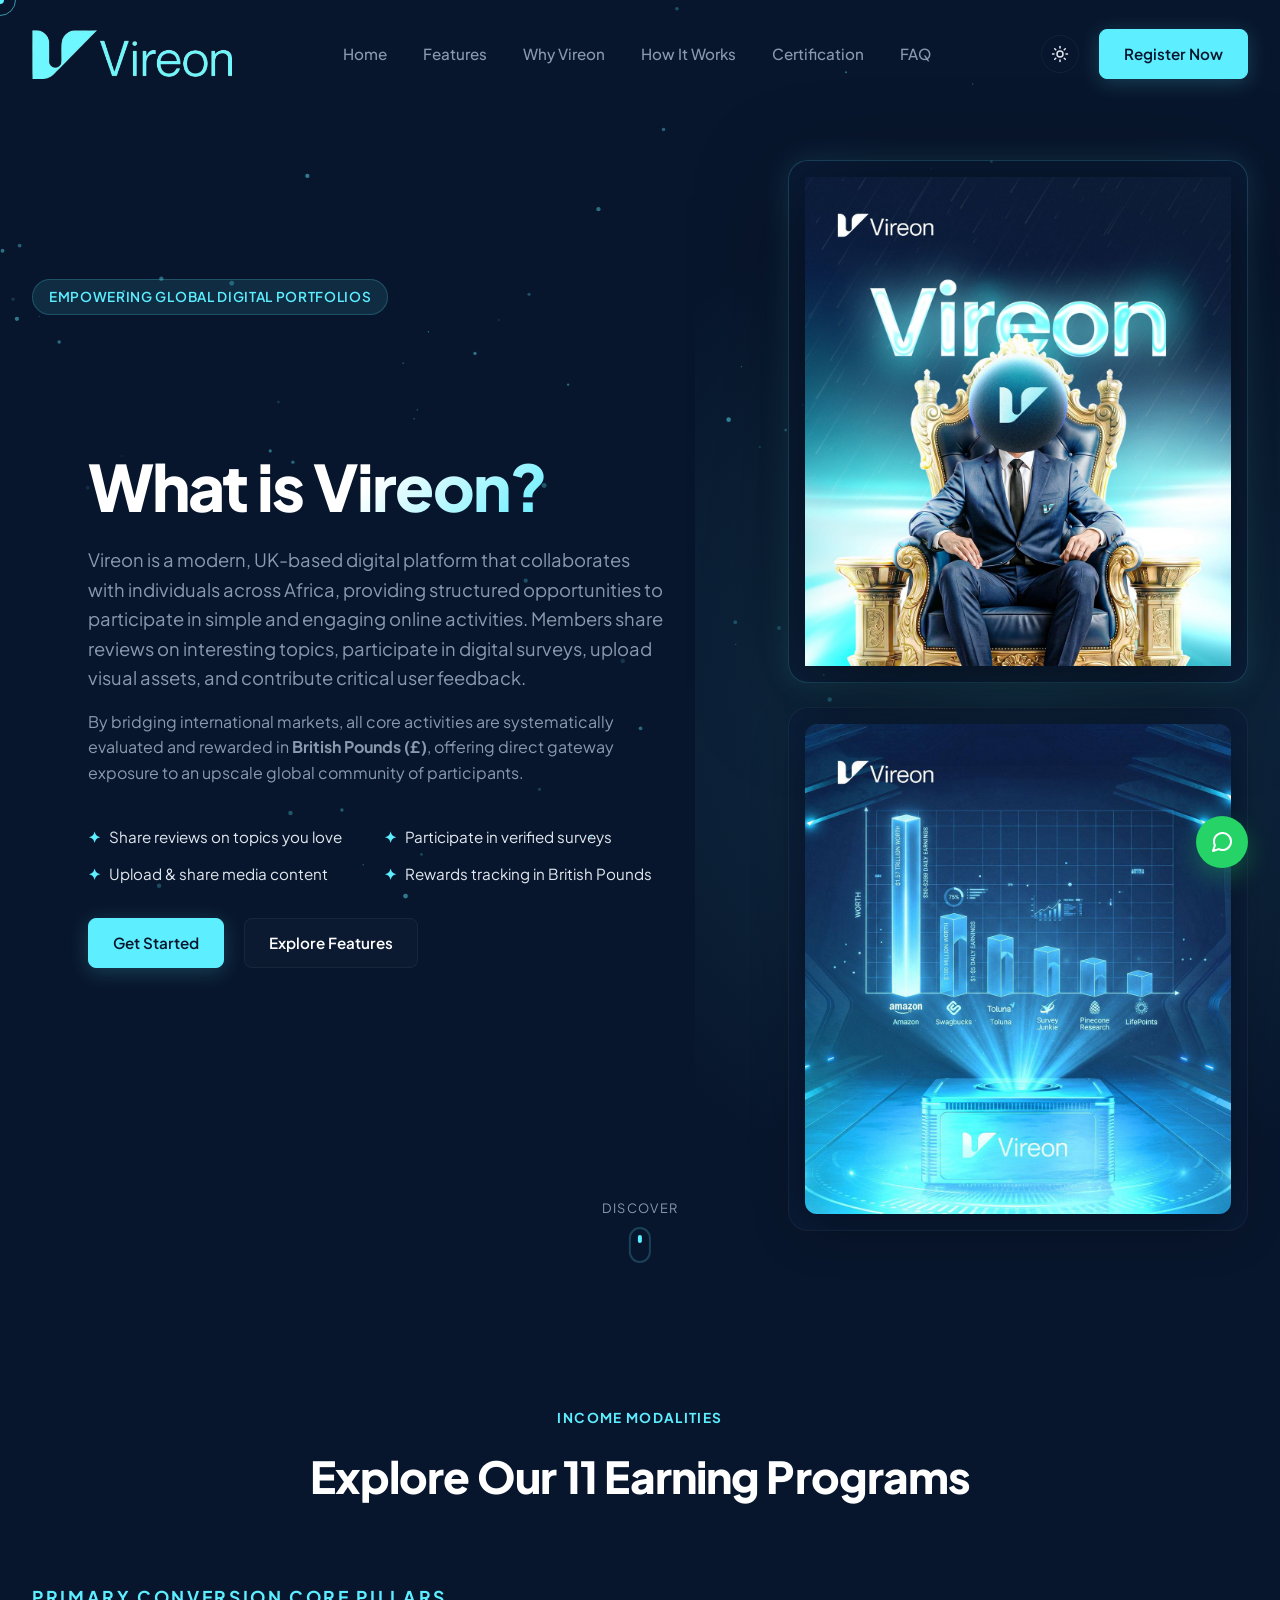
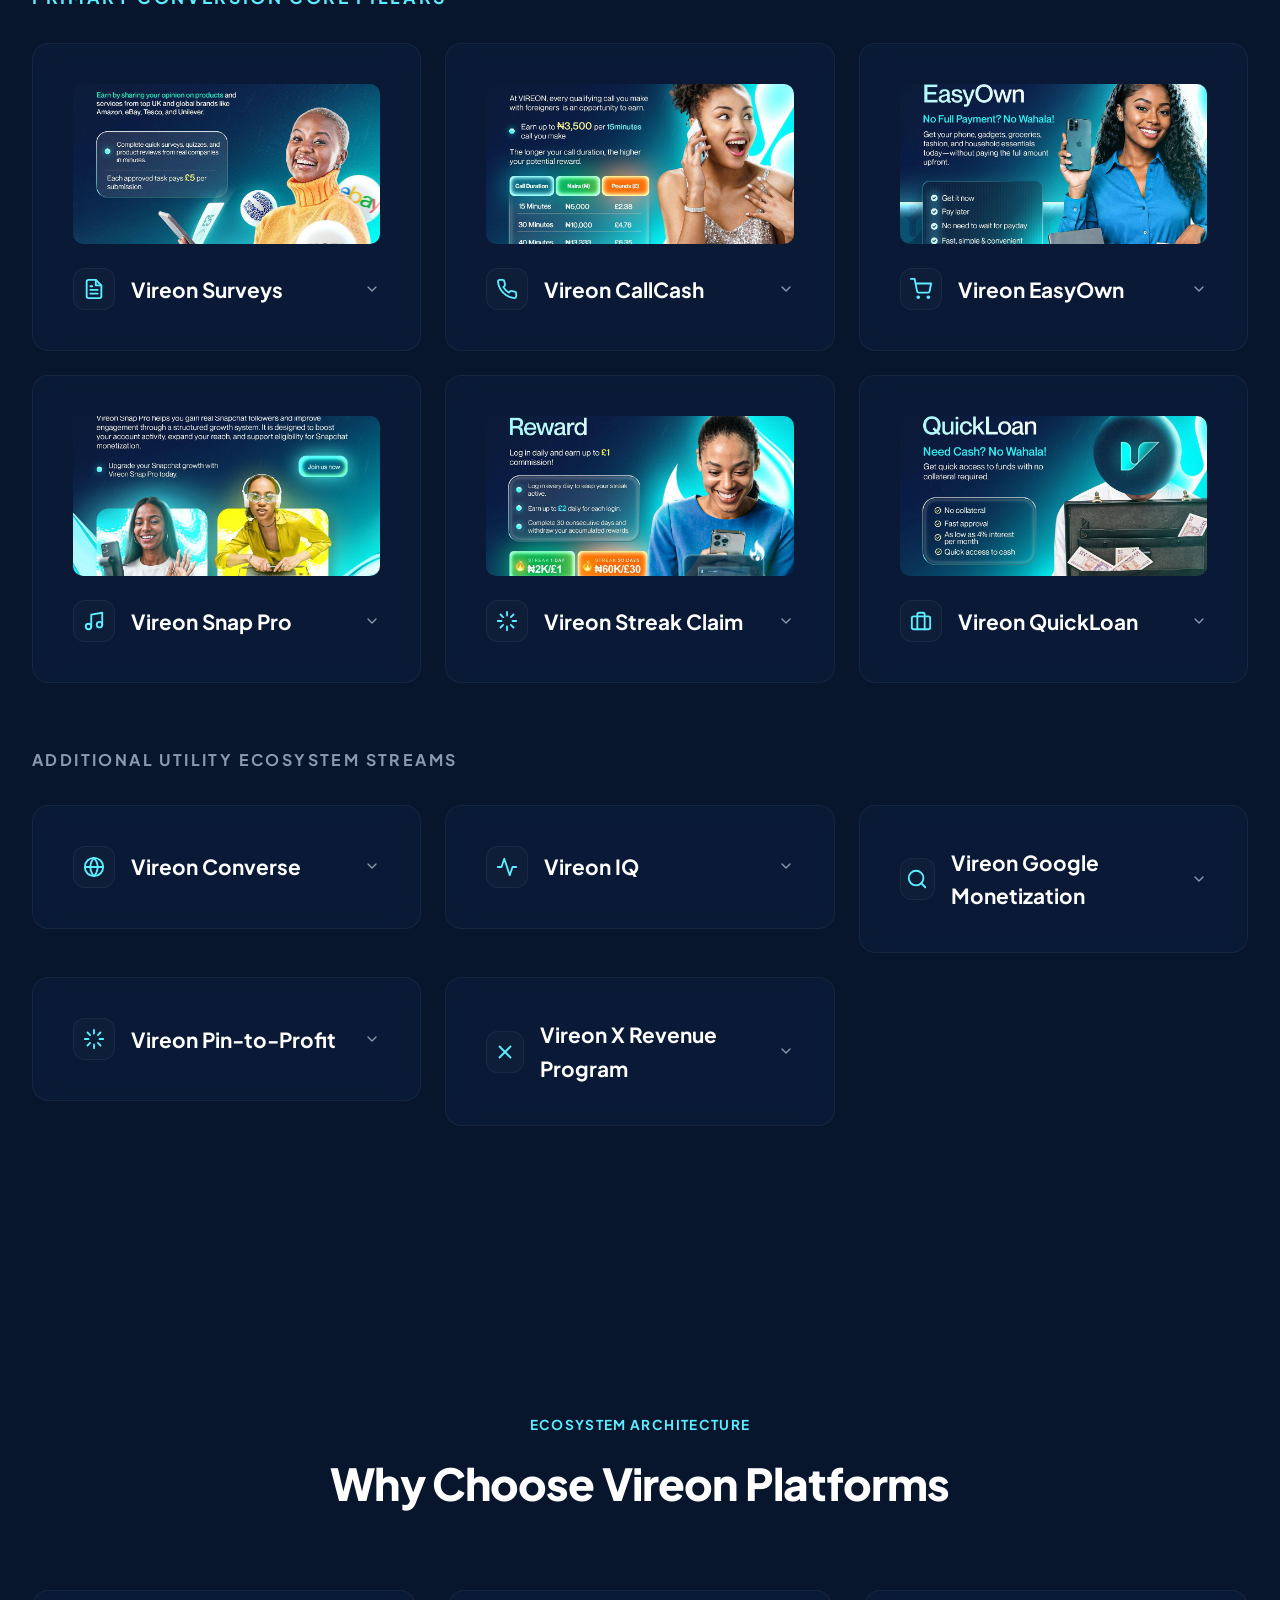
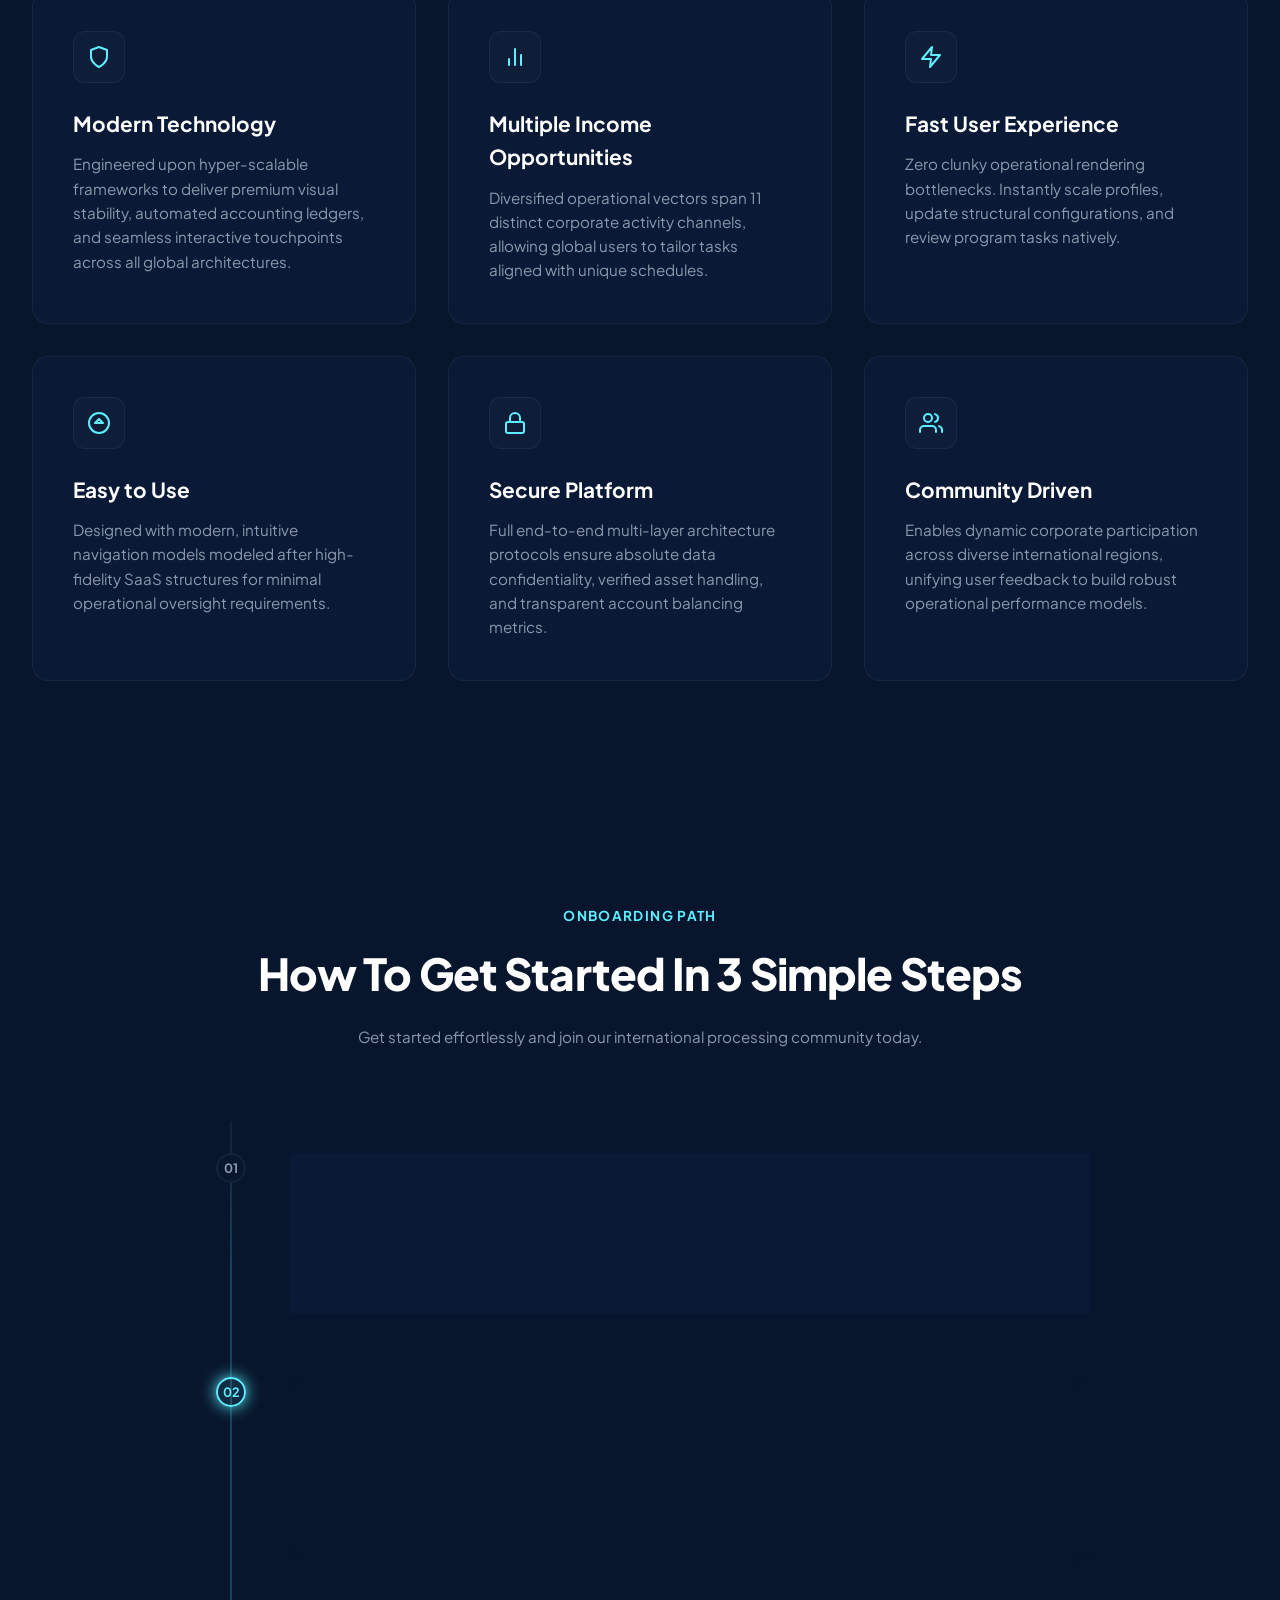
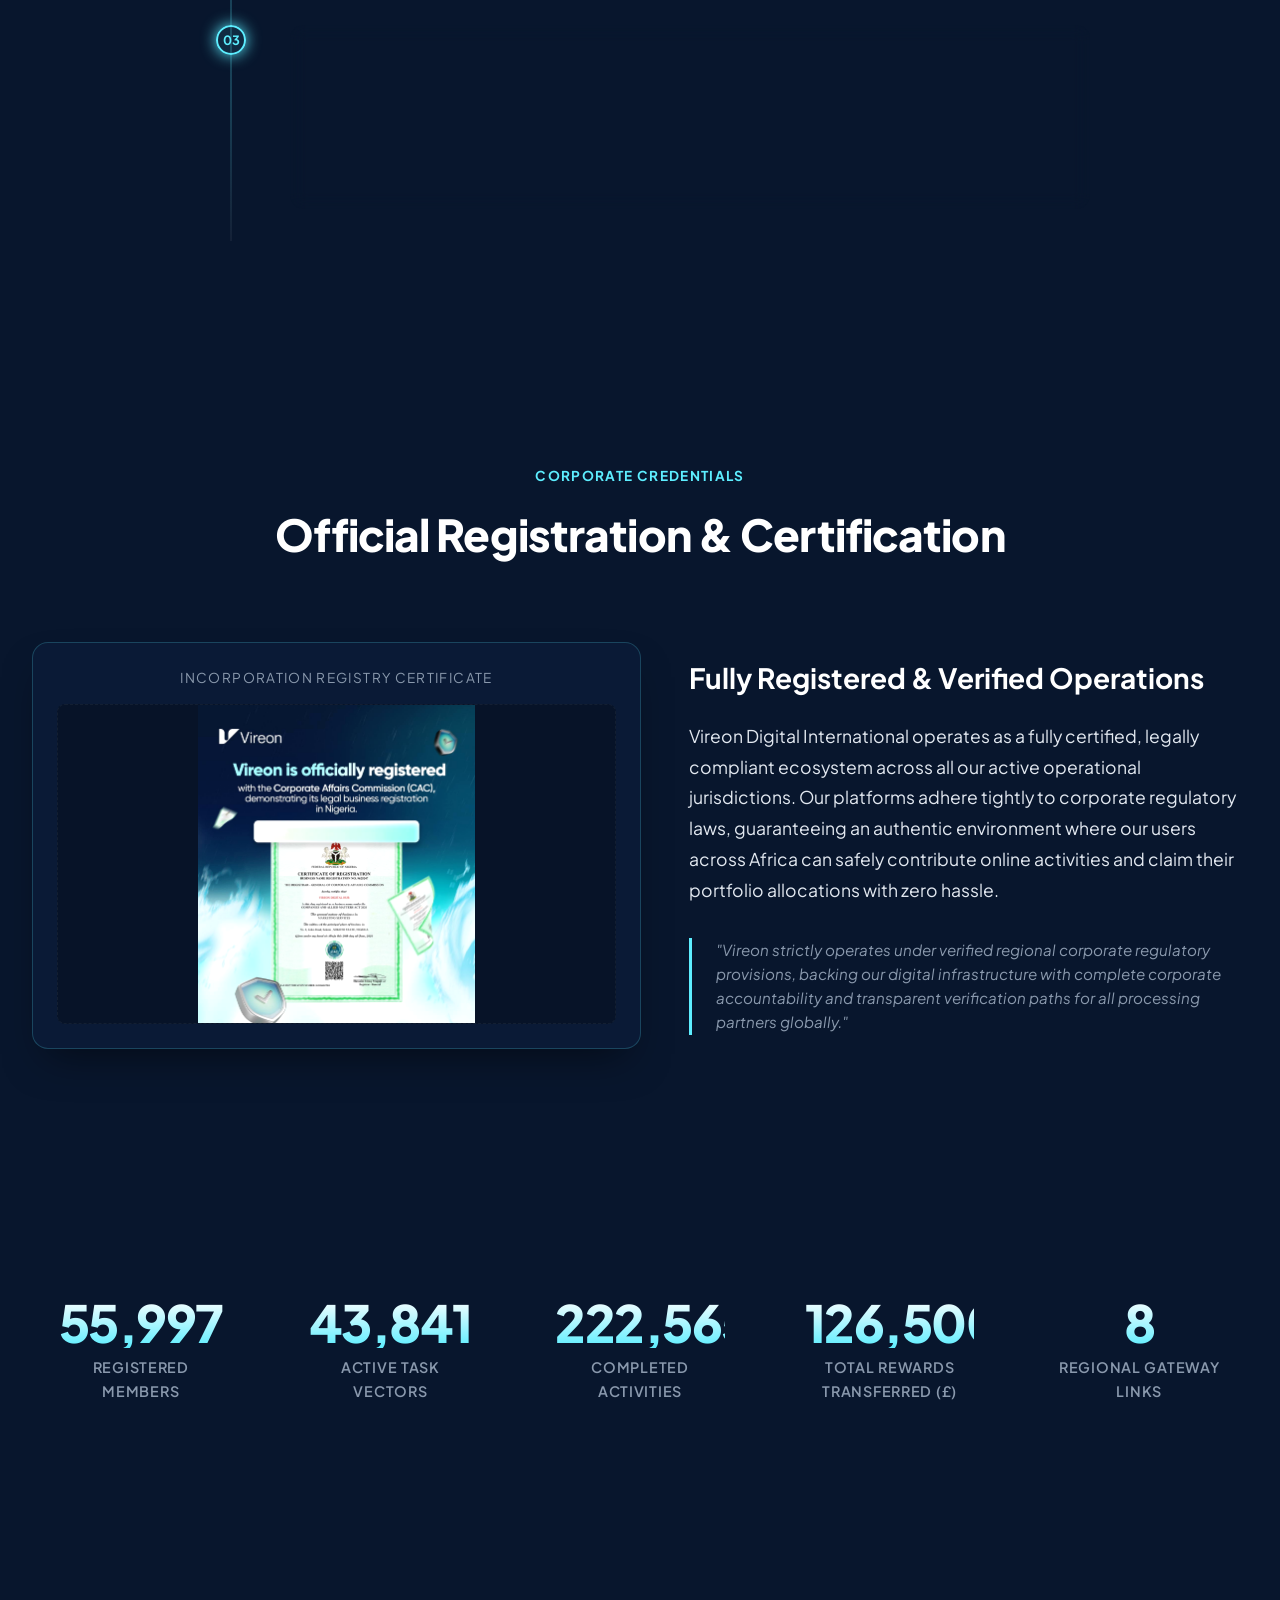
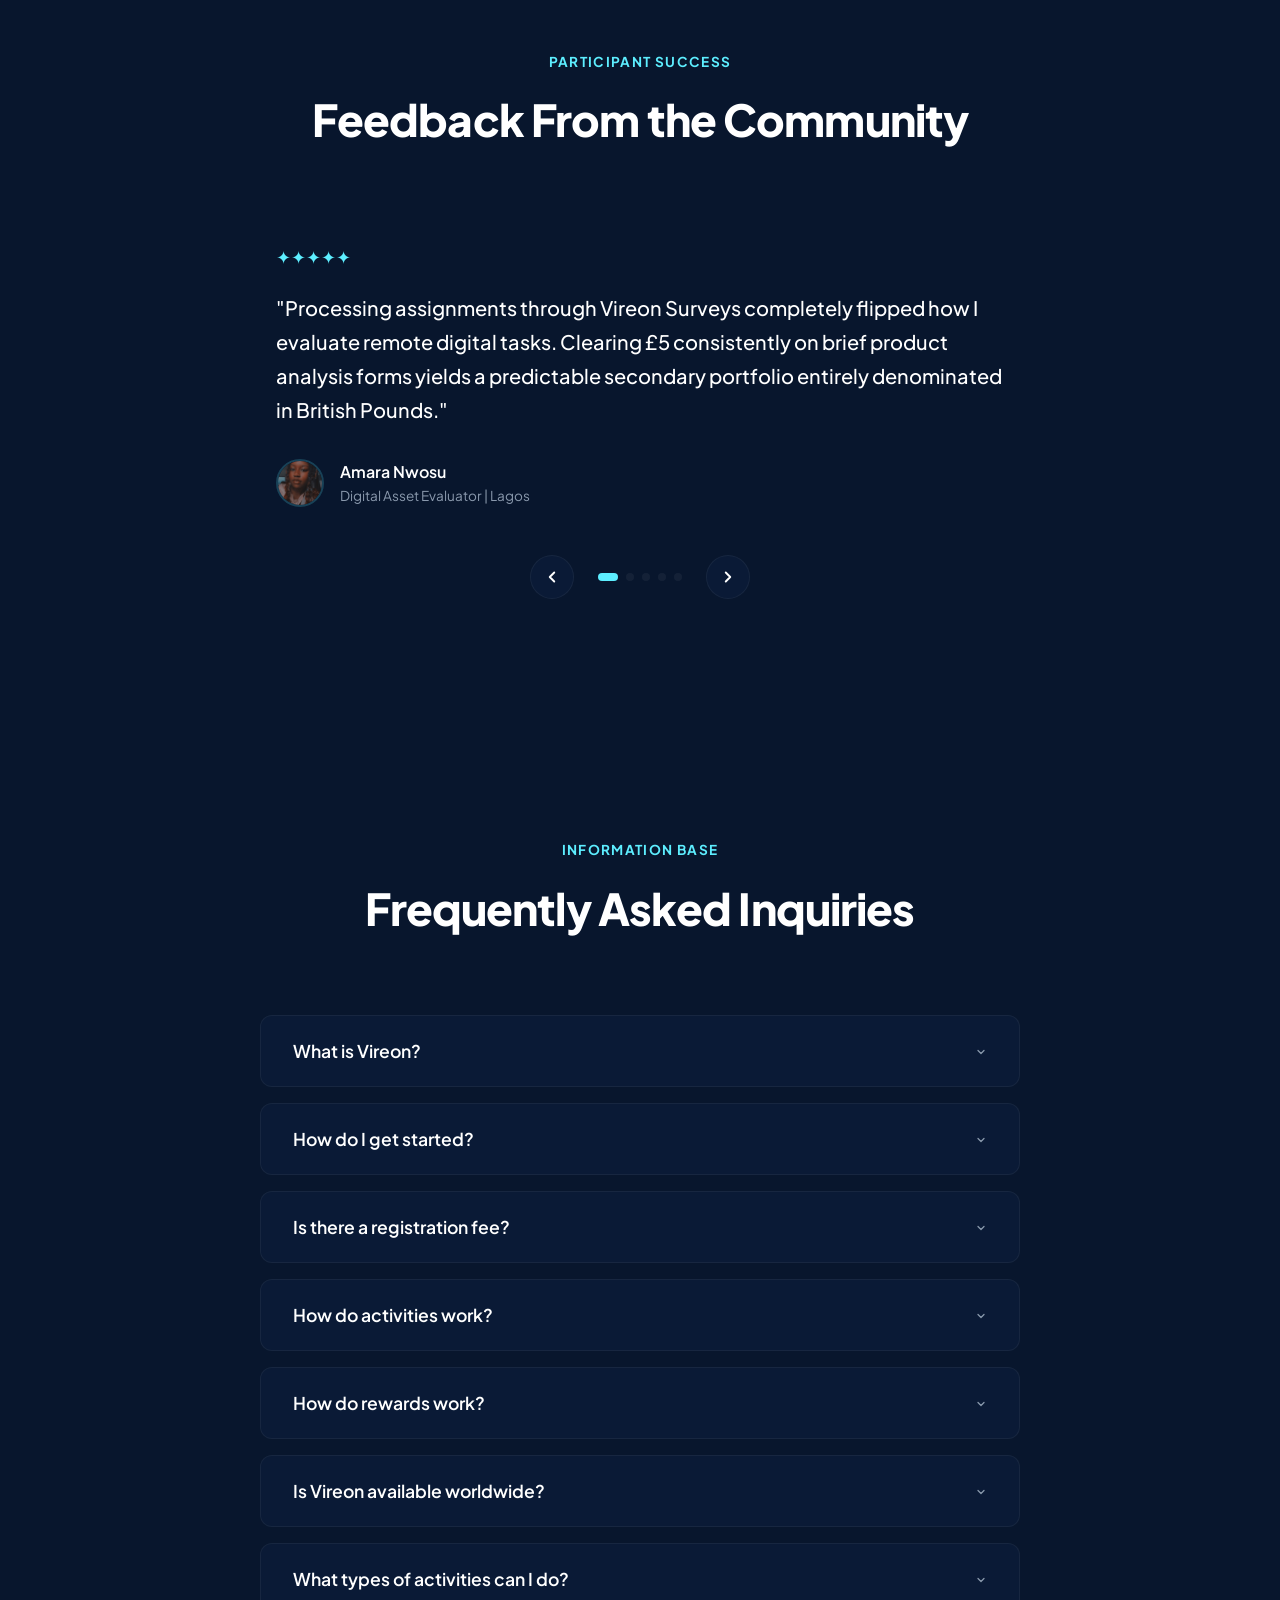
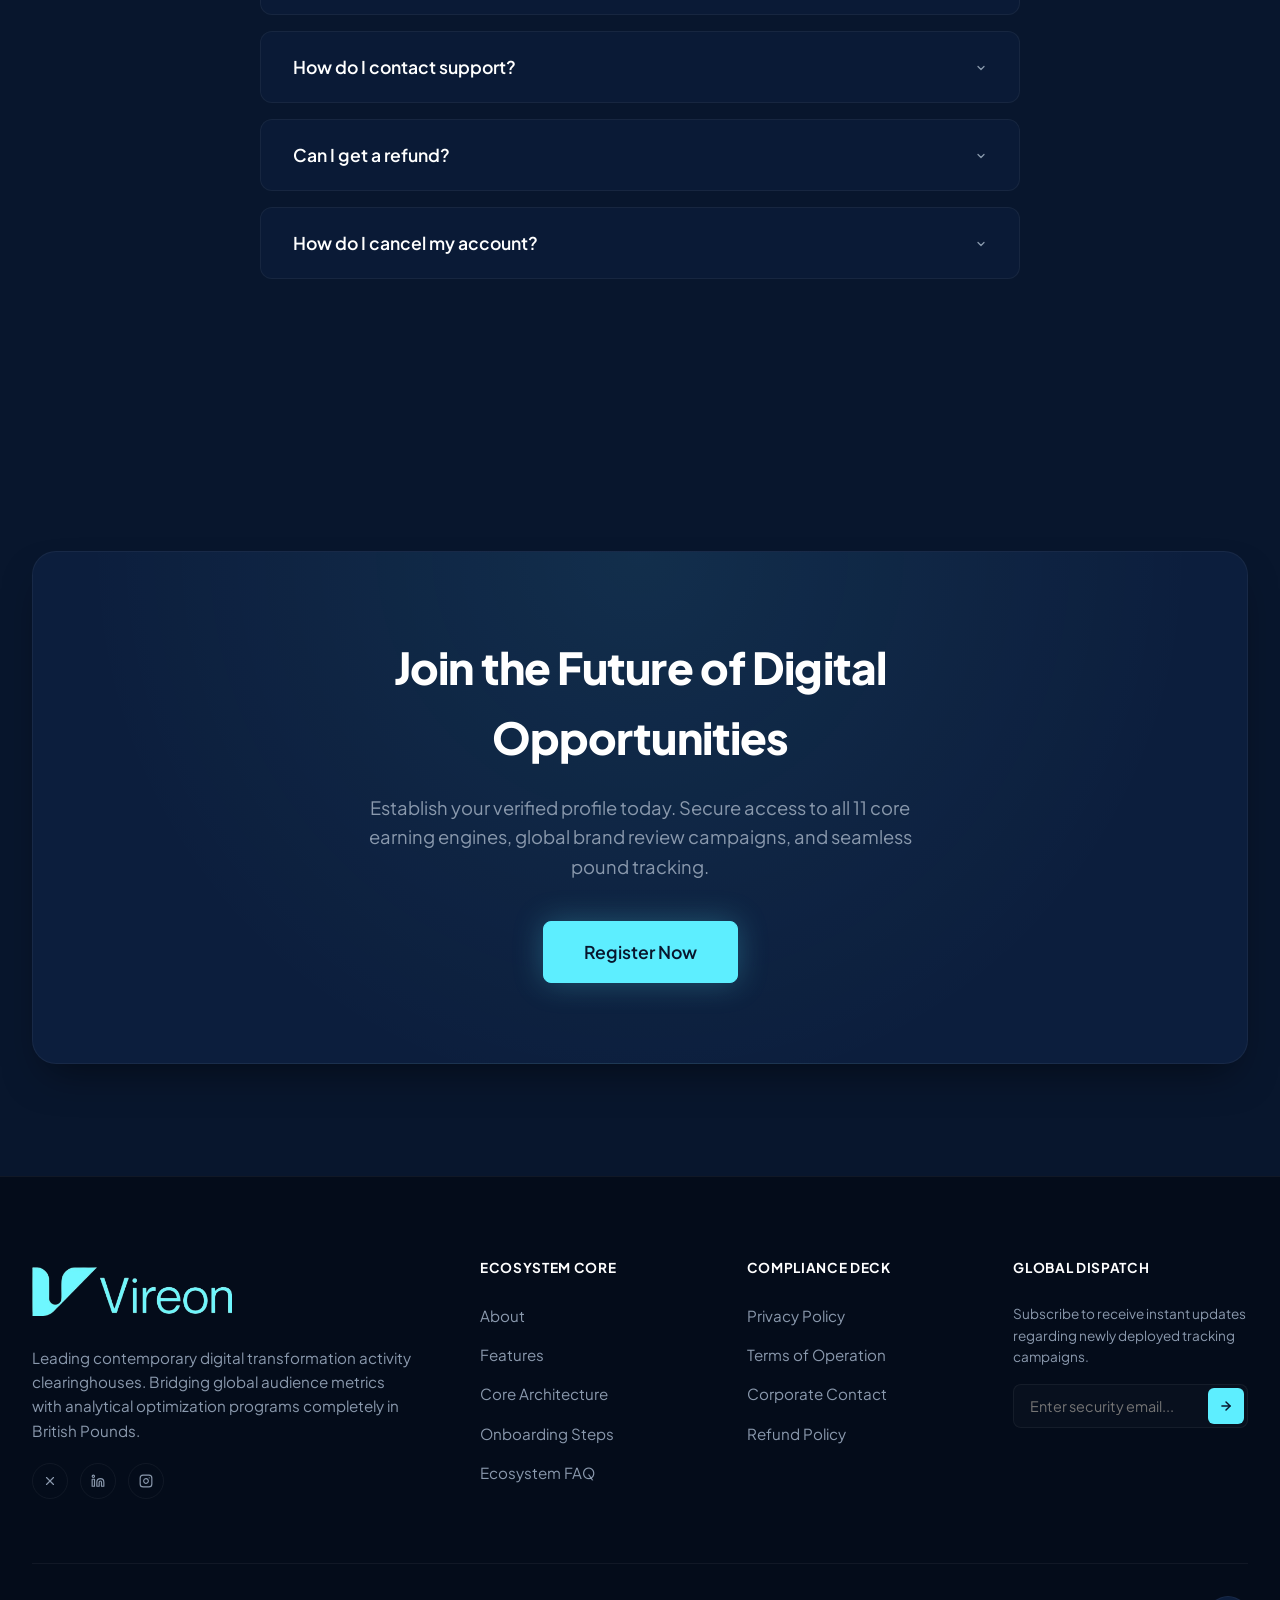
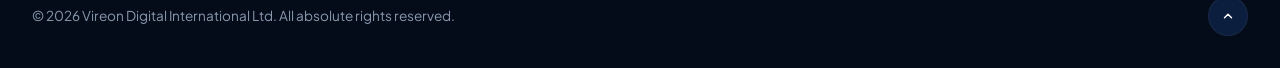
==== commit 6eb12089: "index.html" ====
--- a/index.html
+++ b/index.html
@@ -917,7 +917,7 @@
                         <li><a href="privacy.html" class="footer-nav-anchor">Privacy Policy</a></li>
                         <li><a href="terms.html" class="footer-nav-anchor">Terms of Operation</a></li>
                         <li><a href="contact.html" class="footer-nav-anchor">Corporate Contact</a></li>
-                        <li><a href="refund.html" class="footer-nav-anchor"></a>Refund Policy</li>
+                        <li><a href="refund.html" class="footer-nav-anchor">Refund Policy</a></li>
                     </ul>
                 </div>
                 <!-- Interactive Newsletter Pipeline Module -->
@@ -935,7 +935,7 @@
         </div>
 
         <div class="footer-terminal-base">
-            <div>&copy; 2026 Vireon Digital International Ltd. All absolute rights reserved across unified global registry nodes.</div>
+            <div>&copy; 2026 Vireon Digital International Ltd. All absolute rights reserved.</div>
             <button class="back-to-top-trigger" id="back-to-top" onclick="window.scrollTo({top: 0, behavior: 'smooth'});" aria-label="Return safely to top of page document layout matrix" title="Back To Top Section">
                 <svg width="14" height="14" viewBox="0 0 24 24" fill="none" stroke="currentColor" stroke-width="2.5" stroke-linecap="round" stroke-linejoin="round"><polyline points="18 15 12 9 6 15"></polyline></svg>
             </button>
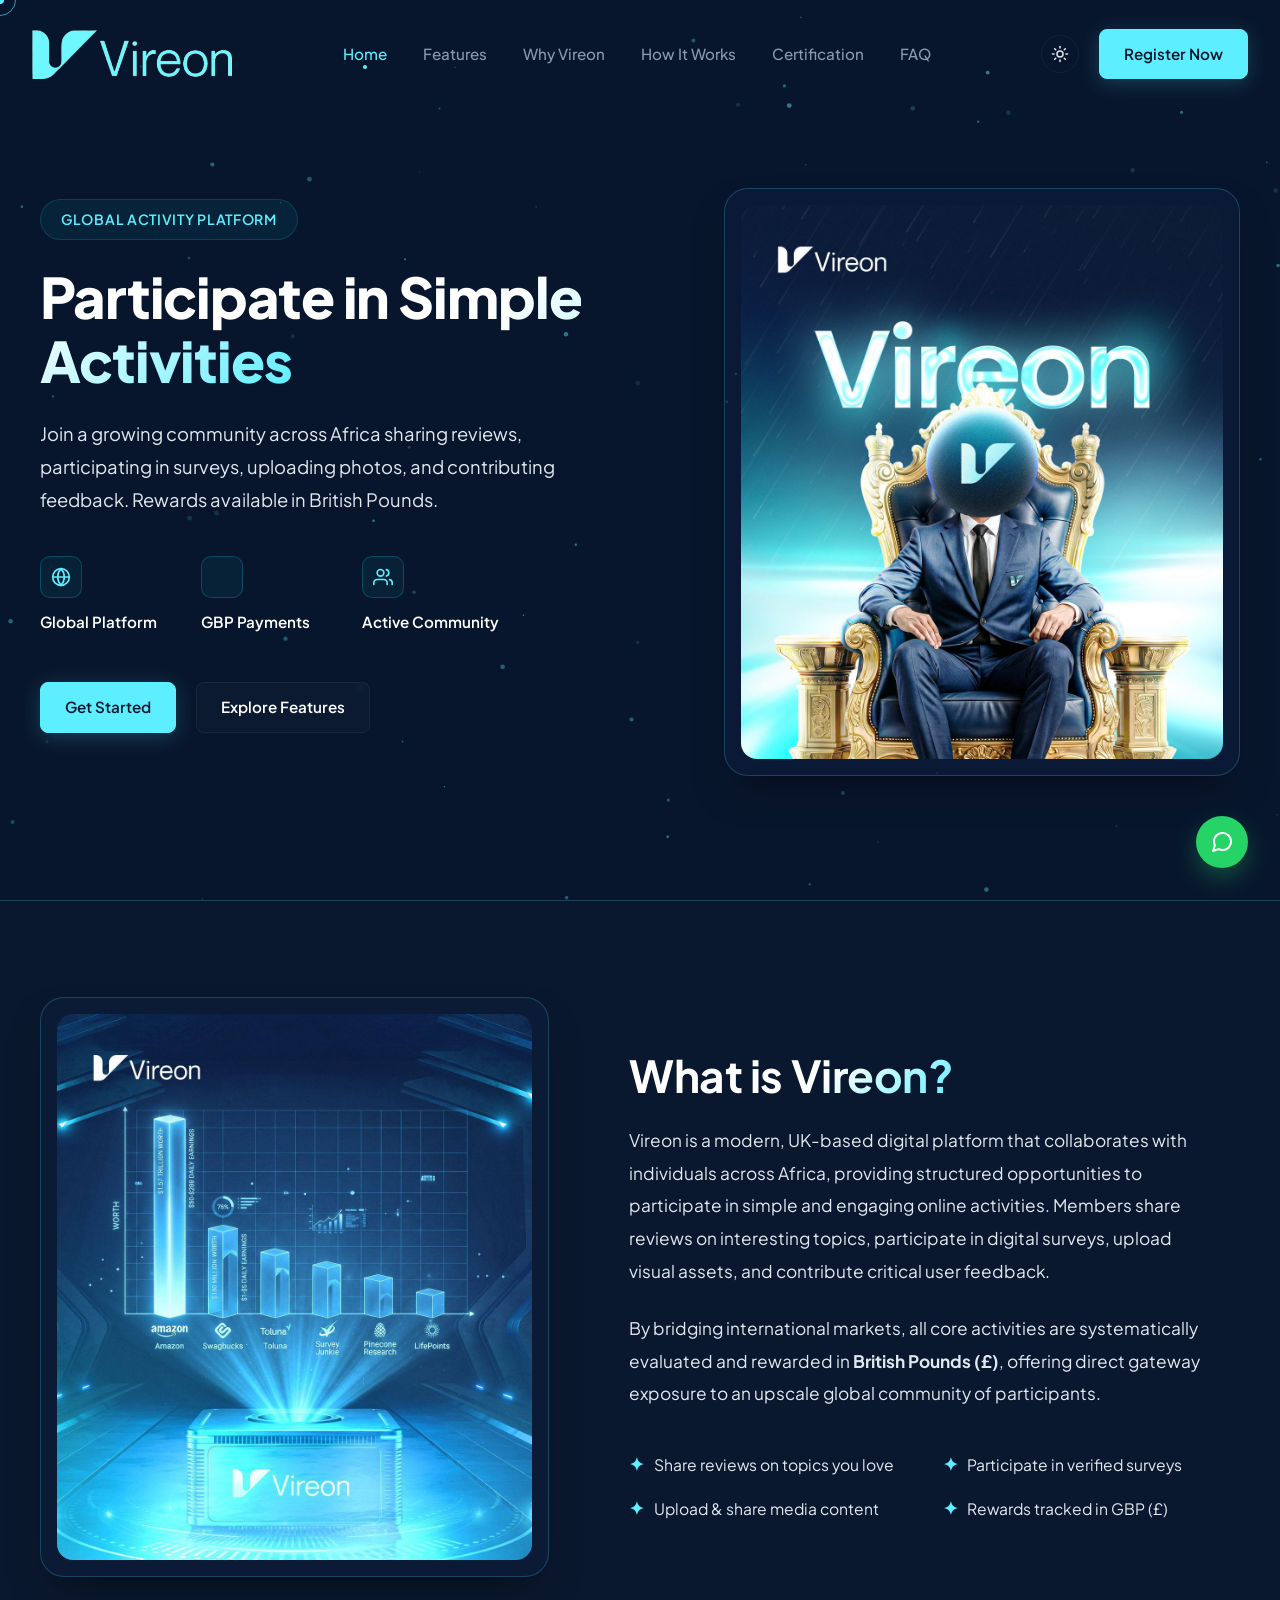
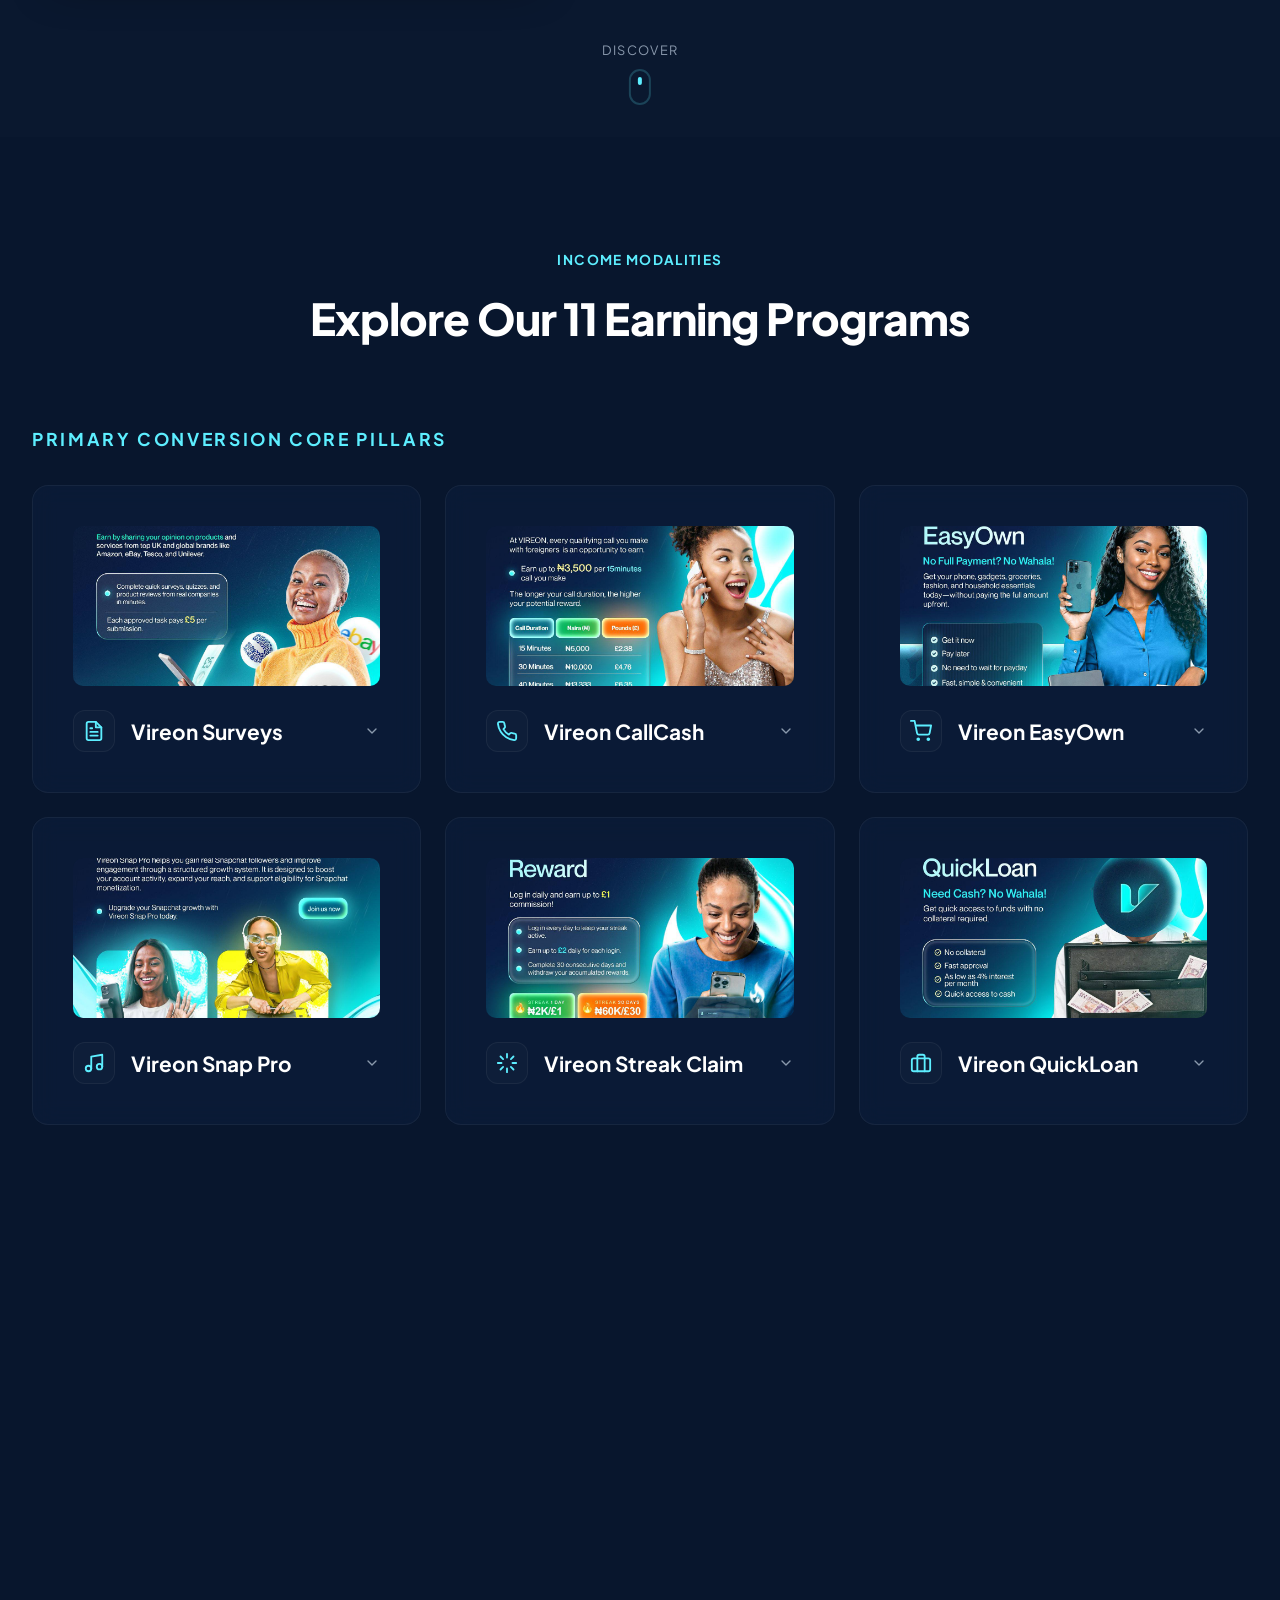
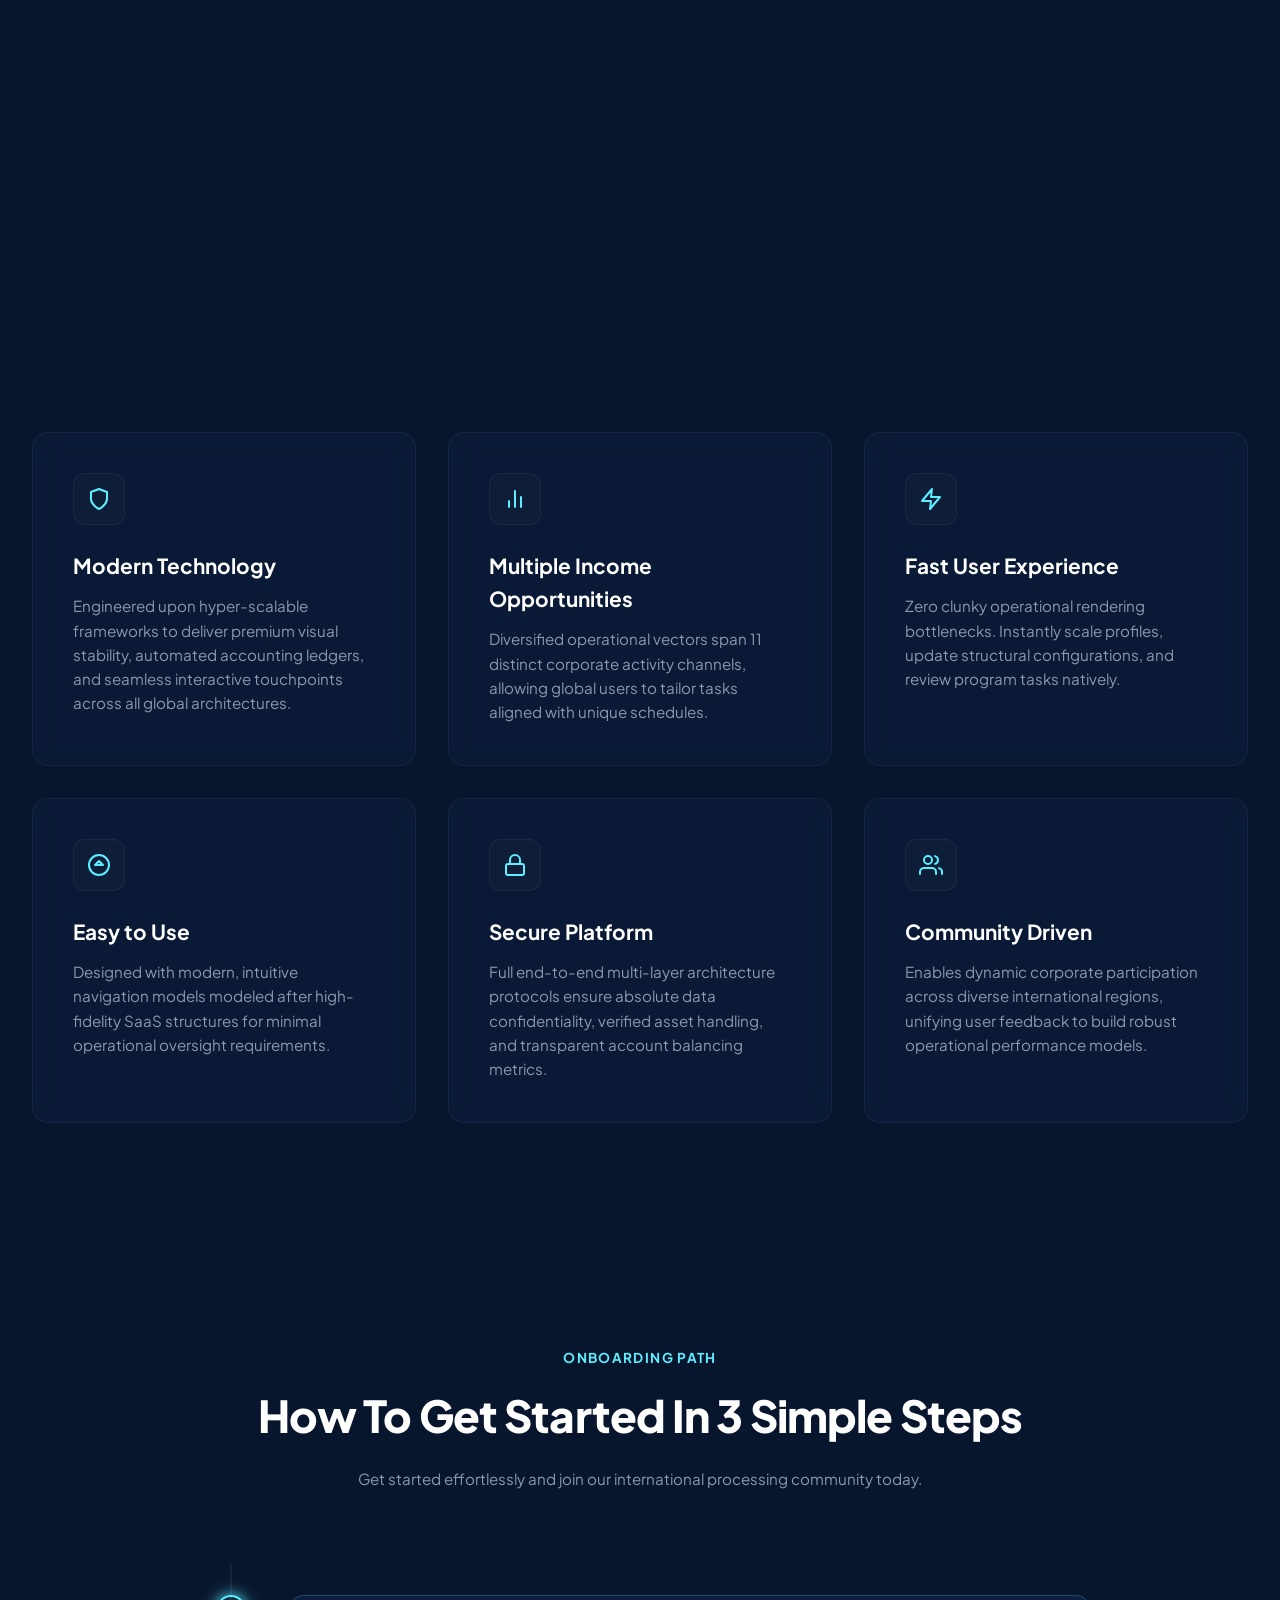
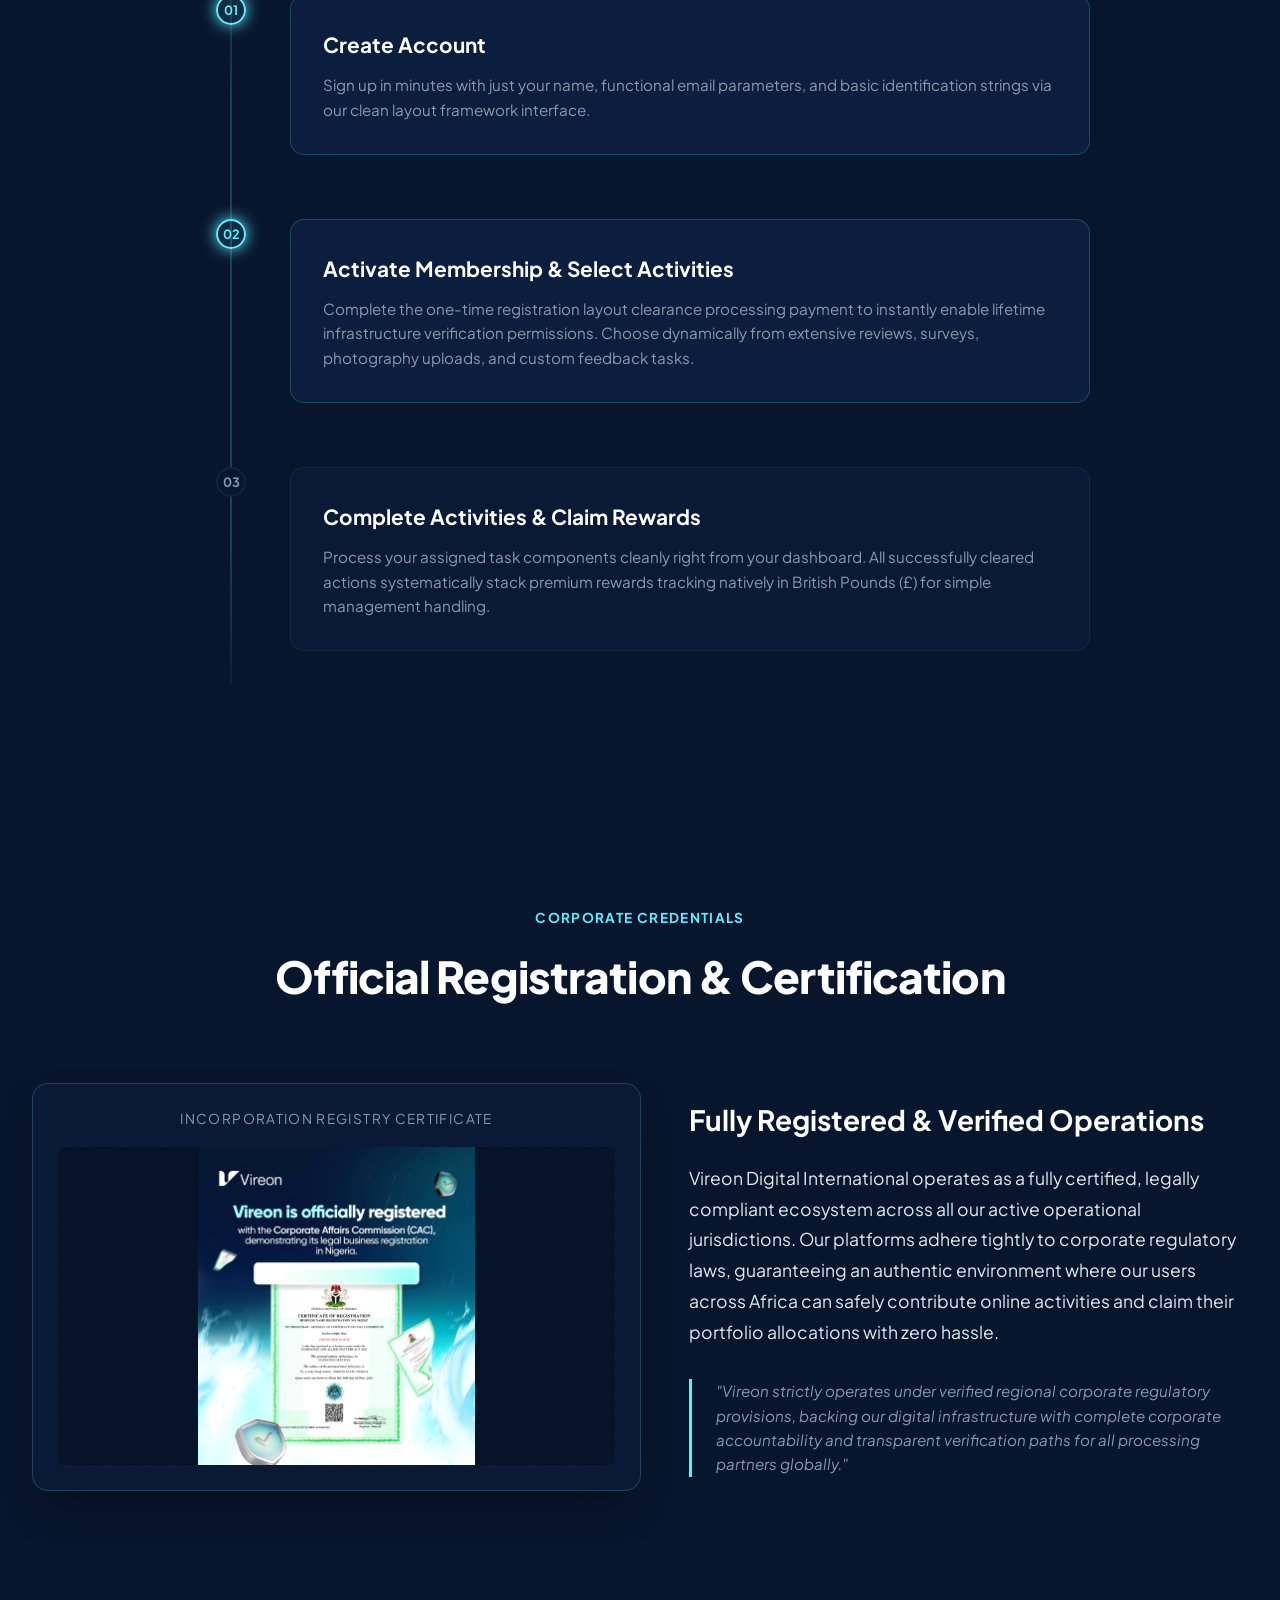
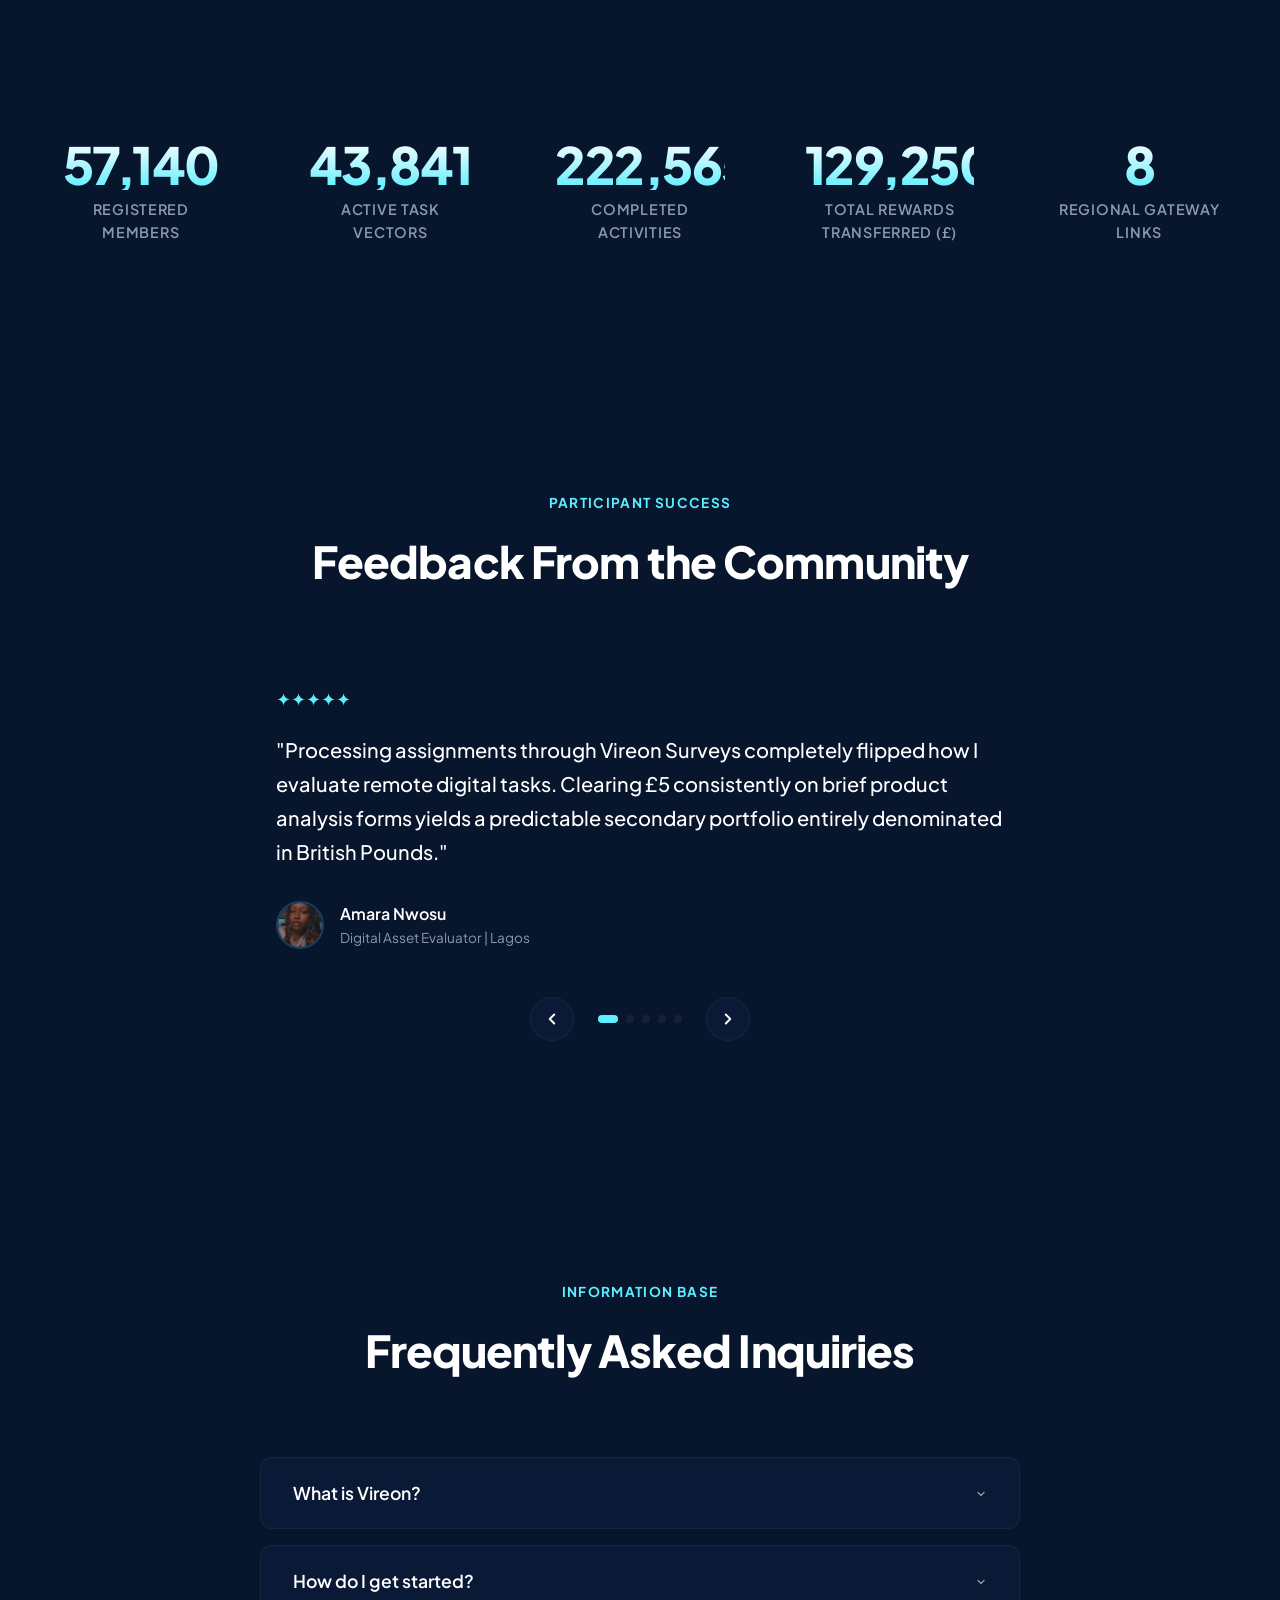
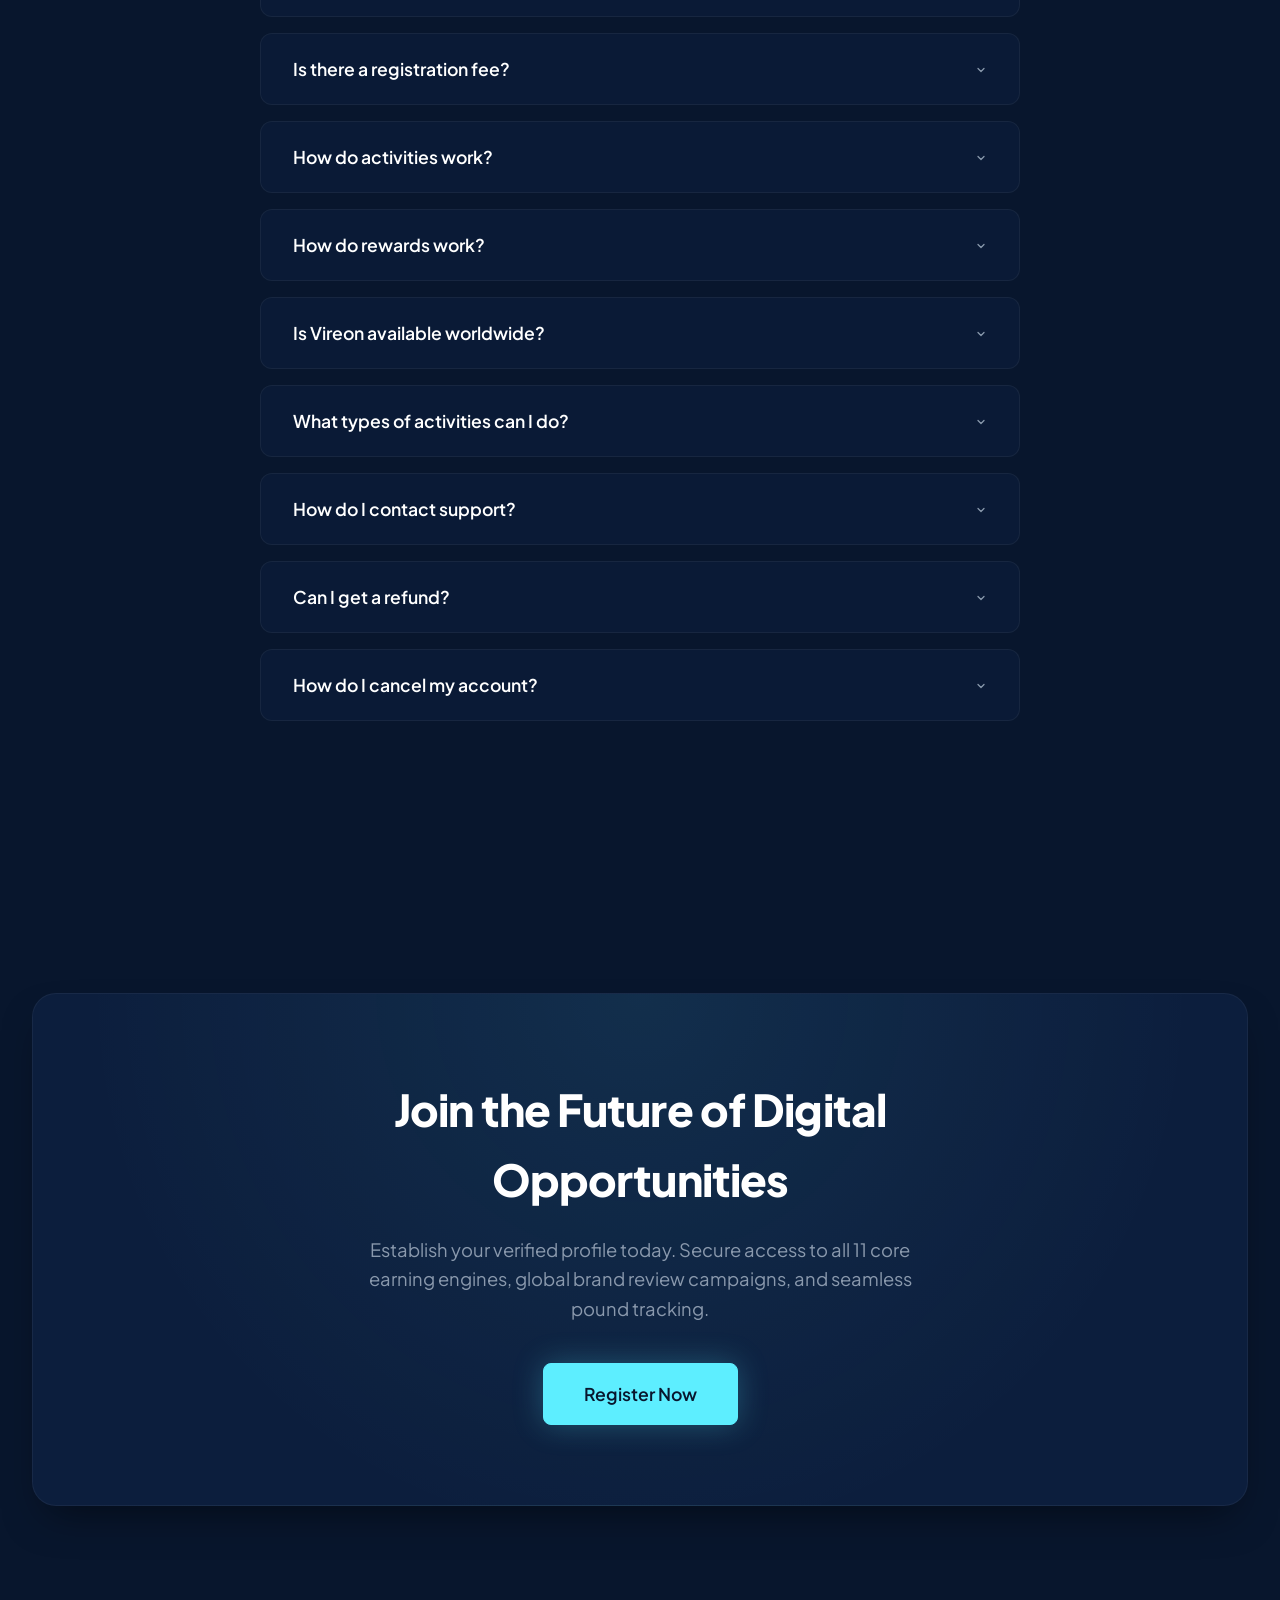
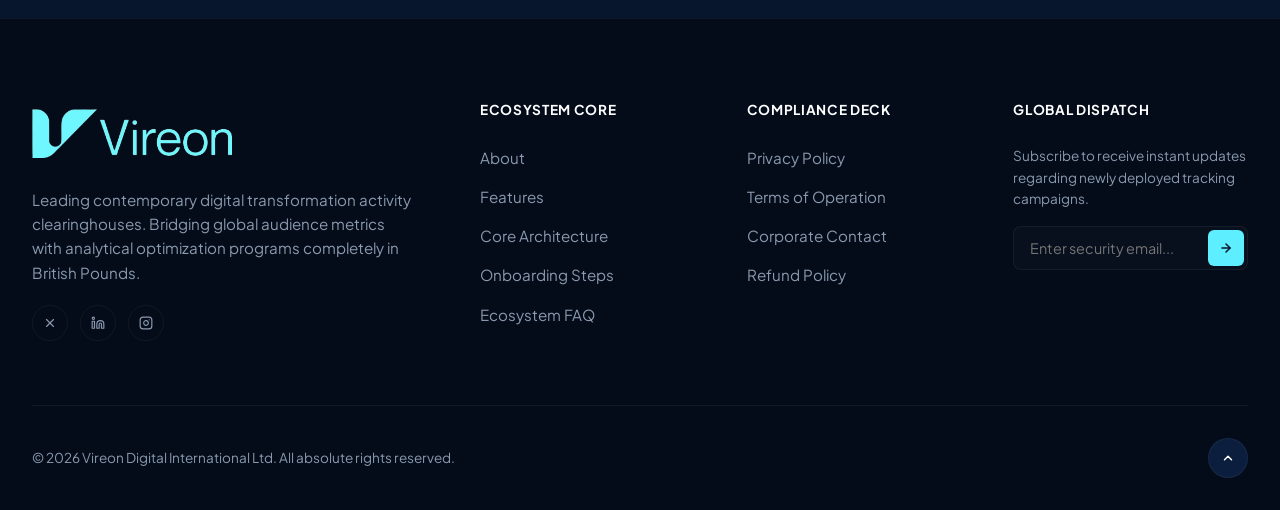
==== commit 58fa7060: "index.html" ====
--- a/index.html
+++ b/index.html
@@ -86,57 +86,115 @@
 
 
     <!-- ==========================================================================
-       3. CINEMATIC INTRODUCTORY HERO SECTION
-       ========================================================================== -->
-    <section class="hero-viewport-section" id="home">
-        <div class="hero-layout-grid">
+         3. CINEMATIC INTRODUCTORY HERO SECTION (MAIN TERMINAL)
+         ========================================================================== -->
+    <section class="hero-viewport-section" id="home" style="padding: 160px 2rem 6rem 2rem;">
+        <div class="hero-layout-grid" style="max-width: 1200px; margin: 0 auto; display: grid; grid-template-columns: 1.2fr 1fr; gap: 4rem; align-items: center;">
+            
+            <!-- Left Panel: Action-Driven Copy Engine -->
             <div class="hero-text-engine reveal-on-scroll revealed">
-                <div class="hero-badge-announcement">Empowering Global Digital Portfolios</div>
-                <section class="section-structural-container" id="about">
-                <h1 class="hero-main-title">What is <span class="glow-gradient">Vireon?</span></h1>
-                <p class="hero-description-text">
+                <div class="hero-badge-announcement" style="display: inline-block; background: rgba(0, 242, 254, 0.06); border: 1px solid rgba(0, 242, 254, 0.15); color: var(--color-cyan); padding: 0.5rem 1.25rem; border-radius: 100px; font-size: 0.88rem; font-weight: 600; letter-spacing: 0.05em; text-transform: uppercase; margin-bottom: 1.5rem;">
+                    Global Activity Platform
+                </div>
+                
+                <h1 class="hero-main-title" style="font-size: 3.5rem; color: var(--text-pure); font-weight: 800; line-height: 1.15; margin: 0 0 1.5rem 0; letter-spacing: -0.02em;">
+                    Participate in <span class="glow-gradient">Simple Activities</span>
+                </h1>
+                
+                <p class="hero-description-text" style="color: var(--text-main); font-size: 1.15rem; line-height: 1.8; margin-bottom: 2.5rem;">
+                    Join a growing community across Africa sharing reviews, participating in surveys, uploading photos, and contributing feedback. Rewards available in British Pounds.
+                </p>
+                
+                <!-- Premium Feature Pillar Matrix with Custom SVG Icons -->
+                <div class="hero-pillar-matrix" style="display: grid; grid-template-columns: repeat(3, 1fr); gap: 1.5rem; margin-bottom: 3rem;">
+                    
+                    <!-- Pillar 1: Global Platform -->
+                    <div class="pillar-node" style="display: flex; flex-direction: column; gap: 0.75rem;">
+                        <div class="pillar-icon-wrapper" style="width: 42px; height: 42px; border-radius: 10px; background: rgba(0, 242, 254, 0.05); border: 1px solid rgba(0, 242, 254, 0.2); display: flex; align-items: center; justify-content: center; color: var(--color-cyan);">
+                            <svg width="20" height="20" viewBox="0 0 24 24" fill="none" stroke="currentColor" stroke-width="2" stroke-linecap="round" stroke-linejoin="round"><circle cx="12" cy="12" r="10"></circle><line x1="2" y1="12" x2="22" y2="12"></line><path d="M12 2a15.3 15.3 0 0 1 4 10 15.3 15.3 0 0 1-4 10 15.3 15.3 0 0 1-4-10 15.3 15.3 0 0 1 4-10z"></path></svg>
+                        </div>
+                        <span style="color: var(--text-pure); font-size: 0.95rem; font-weight: 600;">Global Platform</span>
+                    </div>
+
+                    <!-- Pillar 2: GBP Payments -->
+                    <div class="pillar-node" style="display: flex; flex-direction: column; gap: 0.75rem;">
+                        <div class="pillar-icon-wrapper" style="width: 42px; height: 42px; border-radius: 10px; background: rgba(0, 242, 254, 0.05); border: 1px solid rgba(0, 242, 254, 0.2); display: flex; align-items: center; justify-content: center; color: var(--color-cyan);">
+                            <svg width="20" height="20" viewBox="0 0 24 24" fill="none" stroke="currentColor" stroke-width="2" stroke-linecap="round" stroke-linejoin="round"><path d="M12 21.32B10 19 8.5 16.5M7 14h10M7 10h8M17 6.5a4.5 4.5 0 0 0-9 0c0 3.5 1.5 5.5 1.5 7.5"></path></svg>
+                        </div>
+                        <span style="color: var(--text-pure); font-size: 0.95rem; font-weight: 600;">GBP Payments</span>
+                    </div>
+
+                    <!-- Pillar 3: Active Community -->
+                    <div class="pillar-node" style="display: flex; flex-direction: column; gap: 0.75rem;">
+                        <div class="pillar-icon-wrapper" style="width: 42px; height: 42px; border-radius: 10px; background: rgba(0, 242, 254, 0.05); border: 1px solid rgba(0, 242, 254, 0.2); display: flex; align-items: center; justify-content: center; color: var(--color-cyan);">
+                            <svg width="20" height="20" viewBox="0 0 24 24" fill="none" stroke="currentColor" stroke-width="2" stroke-linecap="round" stroke-linejoin="round"><path d="M17 21v-2a4 4 0 0 0-4-4H5a4 4 0 0 0-4 4v2"></path><circle cx="9" cy="7" r="4"></circle><path d="M23 21v-2a4 4 0 0 0-3-3.87"></path><path d="M16 3.13a4 4 0 0 1 0 7.75"></path></svg>
+                        </div>
+                        <span style="color: var(--text-pure); font-size: 0.95rem; font-weight: 600;">Active Community</span>
+                    </div>
+
+                </div>
+
+                <!-- Interaction Control Interface -->
+                <div class="hero-button-group" style="display: flex; gap: 1.25rem;">
+                    <a href="reward.html" class="btn-premium btn-cyan">Get Started</a>
+                    <a href="#features" class="btn-premium btn-outline">Explore Features</a>
+                </div>
+            </div>
+
+            <!-- Right Panel: Core Picture One Display Node -->
+            <div class="hero-image-engine" style="position: relative; display: flex; justify-content: center;">
+                <div class="image-glass-border" style="background: var(--bg-glass); border: 1px solid var(--border-glow); padding: 1rem; border-radius: 24px; box-shadow: var(--shadow-premium); width: 100%;">
+                    <img src="vireon_flyer.jpeg" alt="Vireon Core Interface Terminal" style="width: 100%; height: auto; border-radius: 16px; display: block; object-fit: cover;">
+                </div>
+            </div>
+
+        </div>
+    </section>
+
+    <!-- ==========================================================================
+         4. DEEP-DIVE PLATFORM NARRATIVE SECTION (ABOUT VIREON)
+         ========================================================================== -->
+    <section class="section-structural-container" id="about" style="padding: 6rem 2rem 10rem 2rem; background: rgba(255,255,255,0.01); border-top: 1px solid var(--border-glow);">
+        <div class="about-layout-grid" style="max-width: 1200px; margin: 0 auto; display: grid; grid-template-columns: 1fr 1.2fr; gap: 5rem; align-items: center;">
+            
+            <!-- Left Panel: Core Picture Two Display Node -->
+            <div class="about-image-engine" style="position: relative; display: flex; justify-content: center;">
+                <div class="image-glass-border" style="background: var(--bg-glass); border: 1px solid var(--border-glow); padding: 1rem; border-radius: 24px; box-shadow: var(--shadow-premium); width: 100%;">
+                    <img src="vireon2_flyer.jpg" alt="Global Analytical Infrastructure Metrics" style="width: 100%; height: auto; border-radius: 16px; display: block; object-fit: cover;">
+                </div>
+            </div>
+
+            <!-- Right Panel: Descriptive Content Core -->
+            <div class="about-text-engine">
+                <h2 class="hero-main-title" style="font-size: 2.75rem; color: var(--text-pure); font-weight: 700; margin: 0 0 1.5rem 0; letter-spacing: -0.01em;">
+                    What is <span class="glow-gradient">Vireon?</span>
+                </h2>
+                
+                <p class="hero-description-text" style="color: var(--text-main); font-size: 1.08rem; line-height: 1.9; margin-bottom: 1.5rem;">
                     Vireon is a modern, UK-based digital platform that collaborates with individuals across Africa, providing structured opportunities to participate in simple and engaging online activities. Members share reviews on interesting topics, participate in digital surveys, upload visual assets, and contribute critical user feedback.
                 </p>
-                <p class="hero-description-text" style="margin-top: -1.5rem; font-size: 1rem;">
+                
+                <p class="hero-description-text" style="color: var(--text-main); font-size: 1.08rem; line-height: 1.9; margin-bottom: 2.5rem;">
                     By bridging international markets, all core activities are systematically evaluated and rewarded in <strong>British Pounds (£)</strong>, offering direct gateway exposure to an upscale global community of participants.
                 </p>
-                
-                <!-- Bullet Core Brand Identifiers List -->
-                <ul class="footer-navigation-list" style="margin-bottom: 2rem; display: grid; grid-template-columns: 1fr 1fr; gap: 0.75rem; width: 100%;">
-                    <li style="color: var(--text-main); font-size: 0.95rem; display: flex; align-items: center; gap: 0.5rem;">
-                        <span style="color: var(--color-cyan); font-weight: bold;">✦</span> Share reviews on topics you love
+
+                <!-- Value Proposition Highlights -->
+                <ul class="about-bullet-list" style="margin: 0; padding: 0; list-style: none; display: grid; grid-template-columns: 1fr 1fr; gap: 1rem;">
+                    <li style="color: var(--text-main); font-size: 0.98rem; display: flex; align-items: center; gap: 0.6rem;">
+                        <span style="color: var(--color-cyan); font-weight: bold; font-size: 1.1rem;">✦</span> Share reviews on topics you love
                     </li>
-                    <li style="color: var(--text-main); font-size: 0.95rem; display: flex; align-items: center; gap: 0.5rem;">
-                        <span style="color: var(--color-cyan); font-weight: bold;">✦</span> Participate in verified surveys
+                    <li style="color: var(--text-main); font-size: 0.98rem; display: flex; align-items: center; gap: 0.6rem;">
+                        <span style="color: var(--color-cyan); font-weight: bold; font-size: 1.1rem;">✦</span> Participate in verified surveys
                     </li>
-                    <li style="color: var(--text-main); font-size: 0.95rem; display: flex; align-items: center; gap: 0.5rem;">
-                        <span style="color: var(--color-cyan); font-weight: bold;">✦</span> Upload &amp; share media content
+                    <li style="color: var(--text-main); font-size: 0.98rem; display: flex; align-items: center; gap: 0.6rem;">
+                        <span style="color: var(--color-cyan); font-weight: bold; font-size: 1.1rem;">✦</span> Upload &amp; share media content
                     </li>
-                    <li style="color: var(--text-main); font-size: 0.95rem; display: flex; align-items: center; gap: 0.5rem;">
-                        <span style="color: var(--color-cyan); font-weight: bold;">✦</span> Rewards tracking in British Pounds
+                    <li style="color: var(--text-main); font-size: 0.98rem; display: flex; align-items: center; gap: 0.6rem;">
+                        <span style="color: var(--color-cyan); font-weight: bold; font-size: 1.1rem;">✦</span> Rewards tracked in GBP (£)
                     </li>
                 </ul>
-
-                <div class="hero-button-group">
-                    <a href="reward.html" class="btn-premium btn-cyan">Get Started</a>
-                    <a href="#features" class="btn-premium btn-outline">Explore Features</a>
-                </div>
-            </div>
-
-            <!-- Double-Visual Luxury Frame Wrapper: Throne Visual Asset Layer + Glamour Flyer -->
-            <div class="hero-artwork-frame reveal-on-scroll revealed">
-                <div class="artwork-ambient-glow"></div>
-                <div style="position: relative; display: flex; flex-direction: column; gap: 1.5rem; width: 100%; max-width: 460px;">
-                    <!-- Visual Asset Layer 1: Luxury Executive Throne Branding Frame -->
-                    <div style="background: var(--bg-glass); border: 1px solid var(--border-glow); padding: 1rem; border-radius: 20px; box-shadow: var(--shadow-glow);">
-                        <img src="vireon_flyer.jpeg" alt="Vireon Royal Executive Throne Visual Representation" class="premium-throne-asset" style="max-width: 100%; display: block; margin: 0 auto;">
-                    </div>
-                    <!-- Visual Asset Layer 2: Premium Promo Glamour Flyer Design Structural Display -->
-                    <div style="background: var(--bg-glass); border: 1px solid var(--border-premium); padding: 1rem; border-radius: 20px;">
-                        <img src="vireon2_flyer.jpg" alt="Vireon Official Luxury Glamour Flyer Promotional Graphics" style="width: 100%; height: auto; border-radius: 12px; display: block; filter: drop-shadow(0 10px 25px rgba(0,0,0,0.4));">
-                    </div>
-                </div>
-            </div>
+            </div>
+
         </div>
 
         <a href="#features" class="scroll-indicator-node" aria-label="Scroll downstream inside platform features overview">
@@ -924,16 +982,58 @@
                 <div class="newsletter-subscription-block">
                     <h4 class="footer-column-header">Global Dispatch</h4>
                     <p class="footer-description" style="margin-bottom: 1rem; font-size: 0.85rem;">Subscribe to receive instant updates regarding newly deployed tracking campaigns.</p>
-                    <form class="newsletter-form-wrapper" action="#" method="POST" onsubmit="event.preventDefault(); alert('Subscribed to Vireon platform updates.');">
+                    
+                    <!-- Form triggers the custom popup function instead of default browser alert -->
+                    <form class="newsletter-form-wrapper" action="#" method="POST" onsubmit="event.preventDefault(); showVireonAlert();">
                         <input type="email" class="newsletter-input-field" placeholder="Enter security email..." required aria-label="Newsletter email collection input path field">
                         <button type="submit" class="newsletter-submit-btn" aria-label="Authorize newsletter dispatch profile subscription">
                             <svg width="14" height="14" viewBox="0 0 24 24" fill="none" stroke="currentColor" stroke-width="2.5" stroke-linecap="round" stroke-linejoin="round"><line x1="5" y1="12" x2="19" y2="12"></line><polyline points="12 5 19 12 12 19"></polyline></svg>
                         </button>
                     </form>
                 </div>
-            </div>
-        </div>
-
+
+                <!-- SELF-CONTAINED PREMIUM MODAL INTERFACE -->
+                <div id="vireon-custom-alert" style="display: none; position: fixed; top: 0; left: 0; width: 100%; height: 100%; background: rgba(3, 9, 20, 0.85); backdrop-filter: blur(8px); -webkit-backdrop-filter: blur(8px); z-index: 99999; justify-content: center; align-items: center; opacity: 0; transition: opacity 0.3s ease;">
+                    <div id="vireon-alert-card" style="background: #071328; border: 1px solid rgba(0, 242, 254, 0.2); padding: 2.5rem 2rem; border-radius: 16px; max-width: 420px; width: 90%; text-align: center; box-shadow: 0 20px 50px rgba(0, 0, 0, 0.6); transform: scale(0.85); transition: transform 0.3s cubic-bezier(0.25, 0.8, 0.25, 1);">
+                        
+                        <!-- Success Checkmark Ring -->
+                        <div style="width: 56px; height: 56px; background: rgba(0, 242, 254, 0.08); border: 1px solid var(--color-cyan, #00f2fe); border-radius: 50%; display: flex; align-items: center; justify-content: center; margin: 0 auto 1.25rem auto; color: var(--color-cyan, #00f2fe);">
+                            <svg width="24" height="24" viewBox="0 0 24 24" fill="none" stroke="currentColor" stroke-width="3" stroke-linecap="round" stroke-linejoin="round"><polyline points="20 6 9 17 4 12"></polyline></svg>
+                        </div>
+                        
+                        <h4 style="color: #ffffff; margin: 0 0 0.5rem 0; font-family: inherit; font-size: 1.35rem; font-weight: 700; letter-spacing: -0.01em;">Subscription Activated</h4>
+                        <p style="color: #a0aec0; margin: 0 0 2rem 0; font-family: inherit; font-size: 0.95rem; line-height: 1.6;">You have successfully joined the dispatch network for upcoming campaigns.</p>
+                        
+                        <button onclick="closeVireonAlert()" style="background: var(--color-cyan, #00f2fe); color: #030914; border: none; padding: 0.8rem 2.5rem; font-size: 0.95rem; font-weight: 600; border-radius: 8px; cursor: pointer; width: 100%; transition: opacity 0.2s ease, transform 0.2s ease;" onmouseover="this.style.transform='scale(1.01)'" onmouseout="this.style.transform='scale(1)'">Continue to Platform</button>
+                    </div>
+                </div>
+
+                <!-- LIGHTWEIGHT TRANSITION SCRIPTS -->
+                <script>
+                    function showVireonAlert() {
+                        const wrapper = document.getElementById('vireon-custom-alert');
+                        const card = document.getElementById('vireon-alert-card');
+                        wrapper.style.display = 'flex';
+                        setTimeout(() => {
+                            wrapper.style.opacity = '1';
+                            card.style.transform = 'scale(1)';
+                        }, 10);
+                    }
+
+                    function closeVireonAlert() {
+                        const wrapper = document.getElementById('vireon-custom-alert');
+                        const card = document.getElementById('vireon-alert-card');
+                        wrapper.style.opacity = '0';
+                        card.style.transform = 'scale(0.85)';
+                        setTimeout(() => {
+                            wrapper.style.display = 'none';
+                        }, 300);
+                    }
+                </script>
+            </div>
+        </div>
+    </div>
+    
         <div class="footer-terminal-base">
             <div>&copy; 2026 Vireon Digital International Ltd. All absolute rights reserved.</div>
             <button class="back-to-top-trigger" id="back-to-top" onclick="window.scrollTo({top: 0, behavior: 'smooth'});" aria-label="Return safely to top of page document layout matrix" title="Back To Top Section">
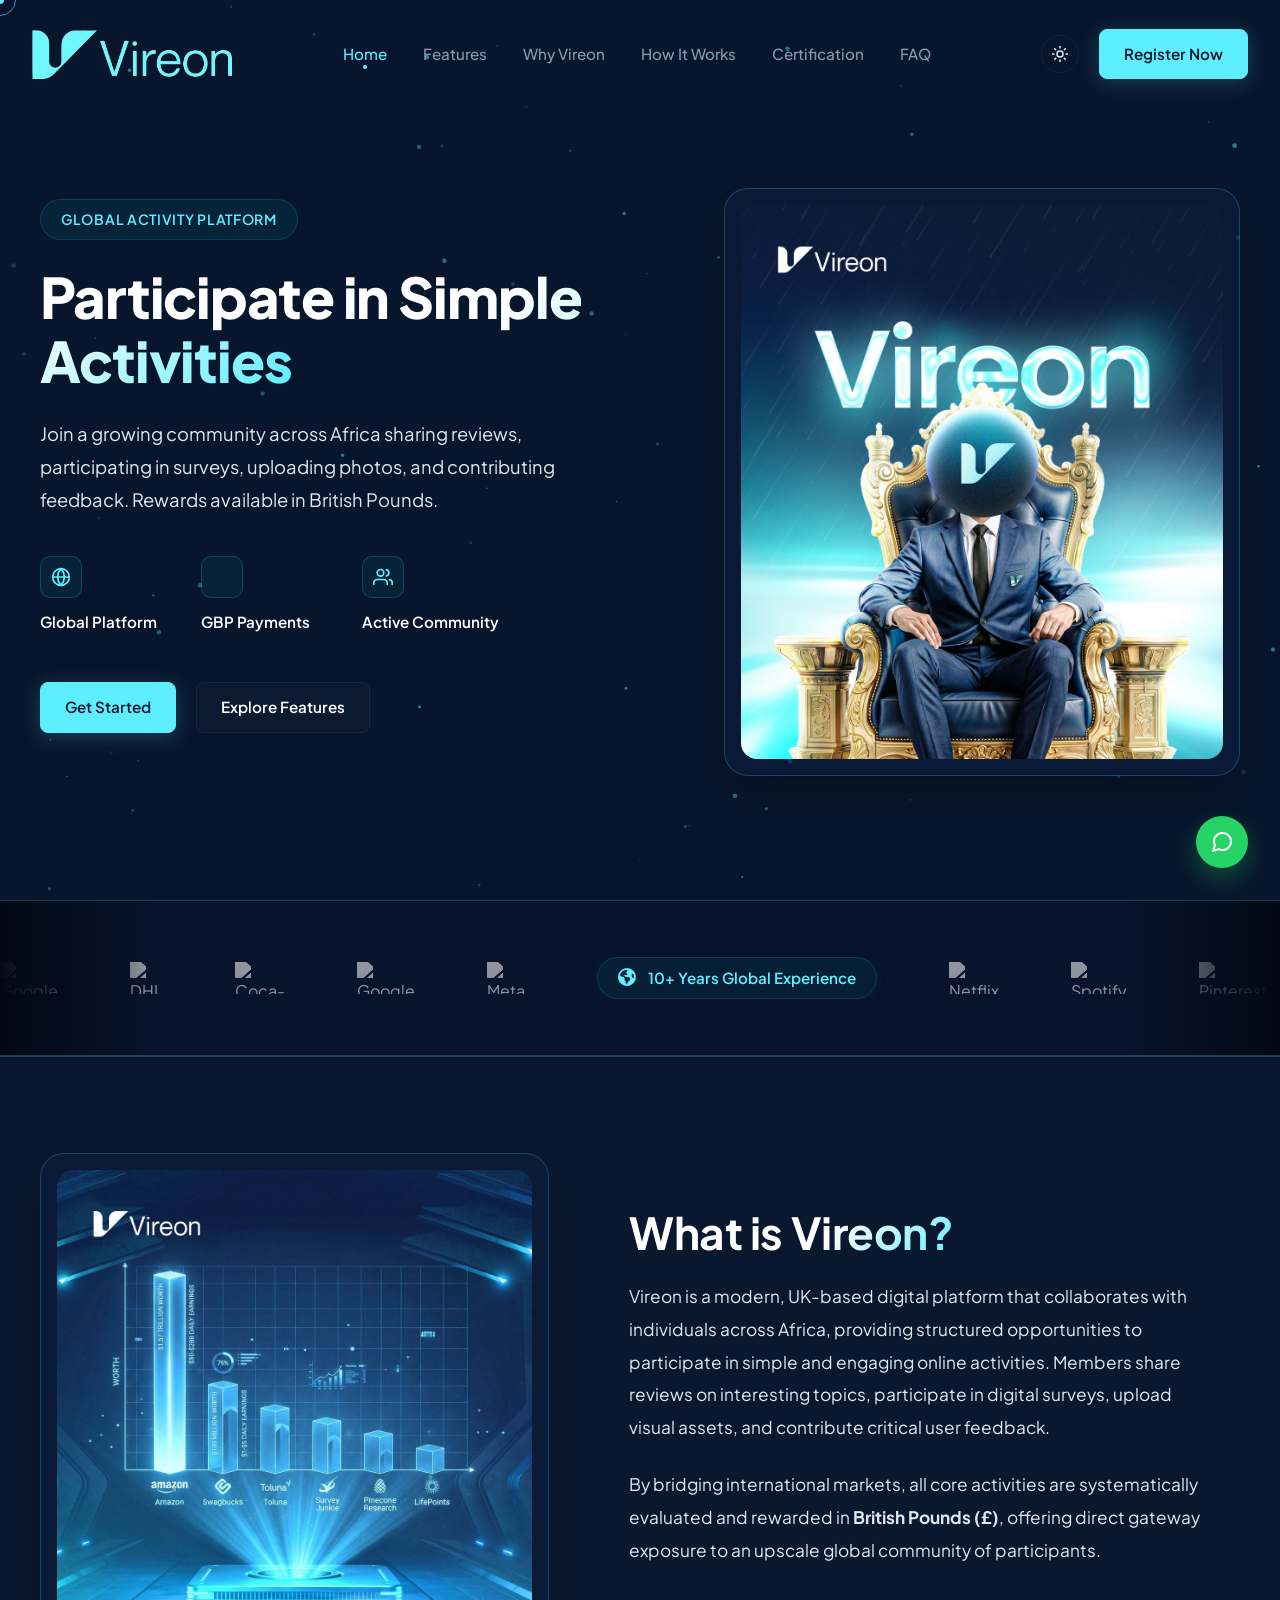
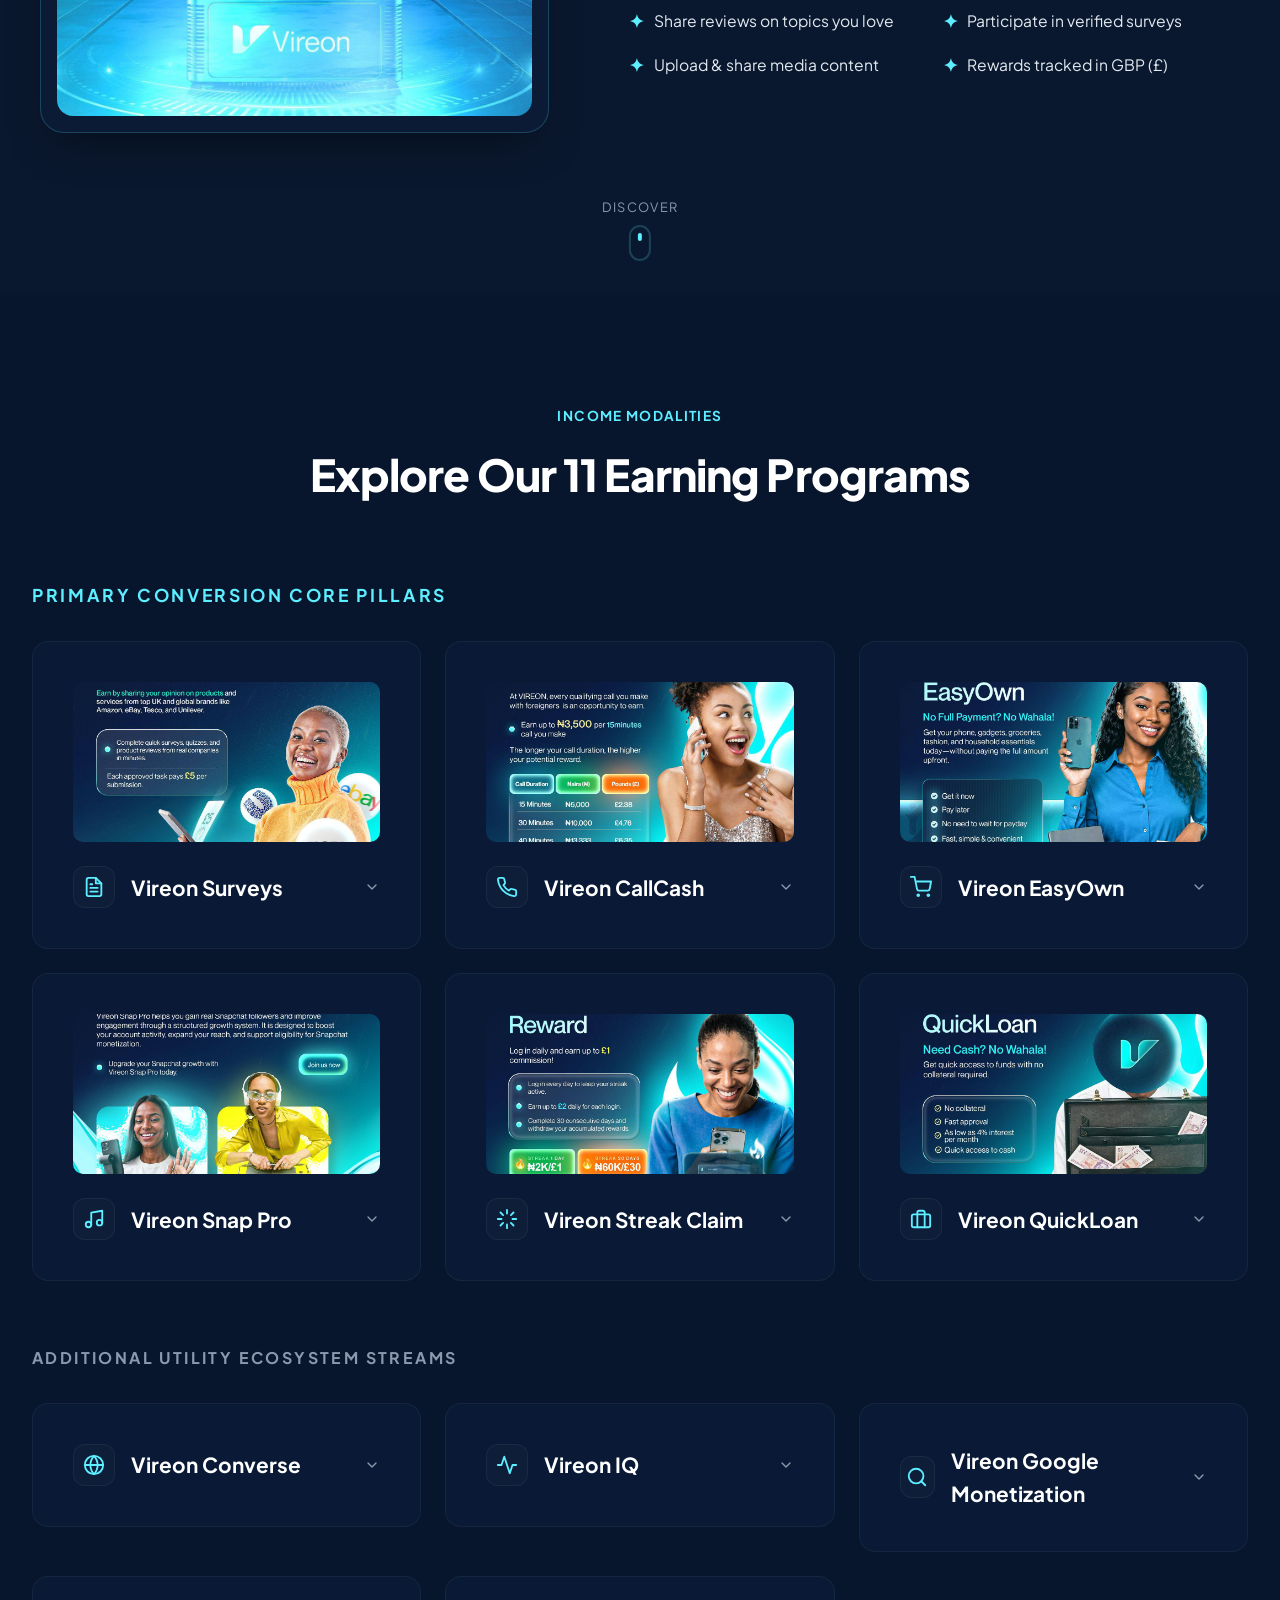
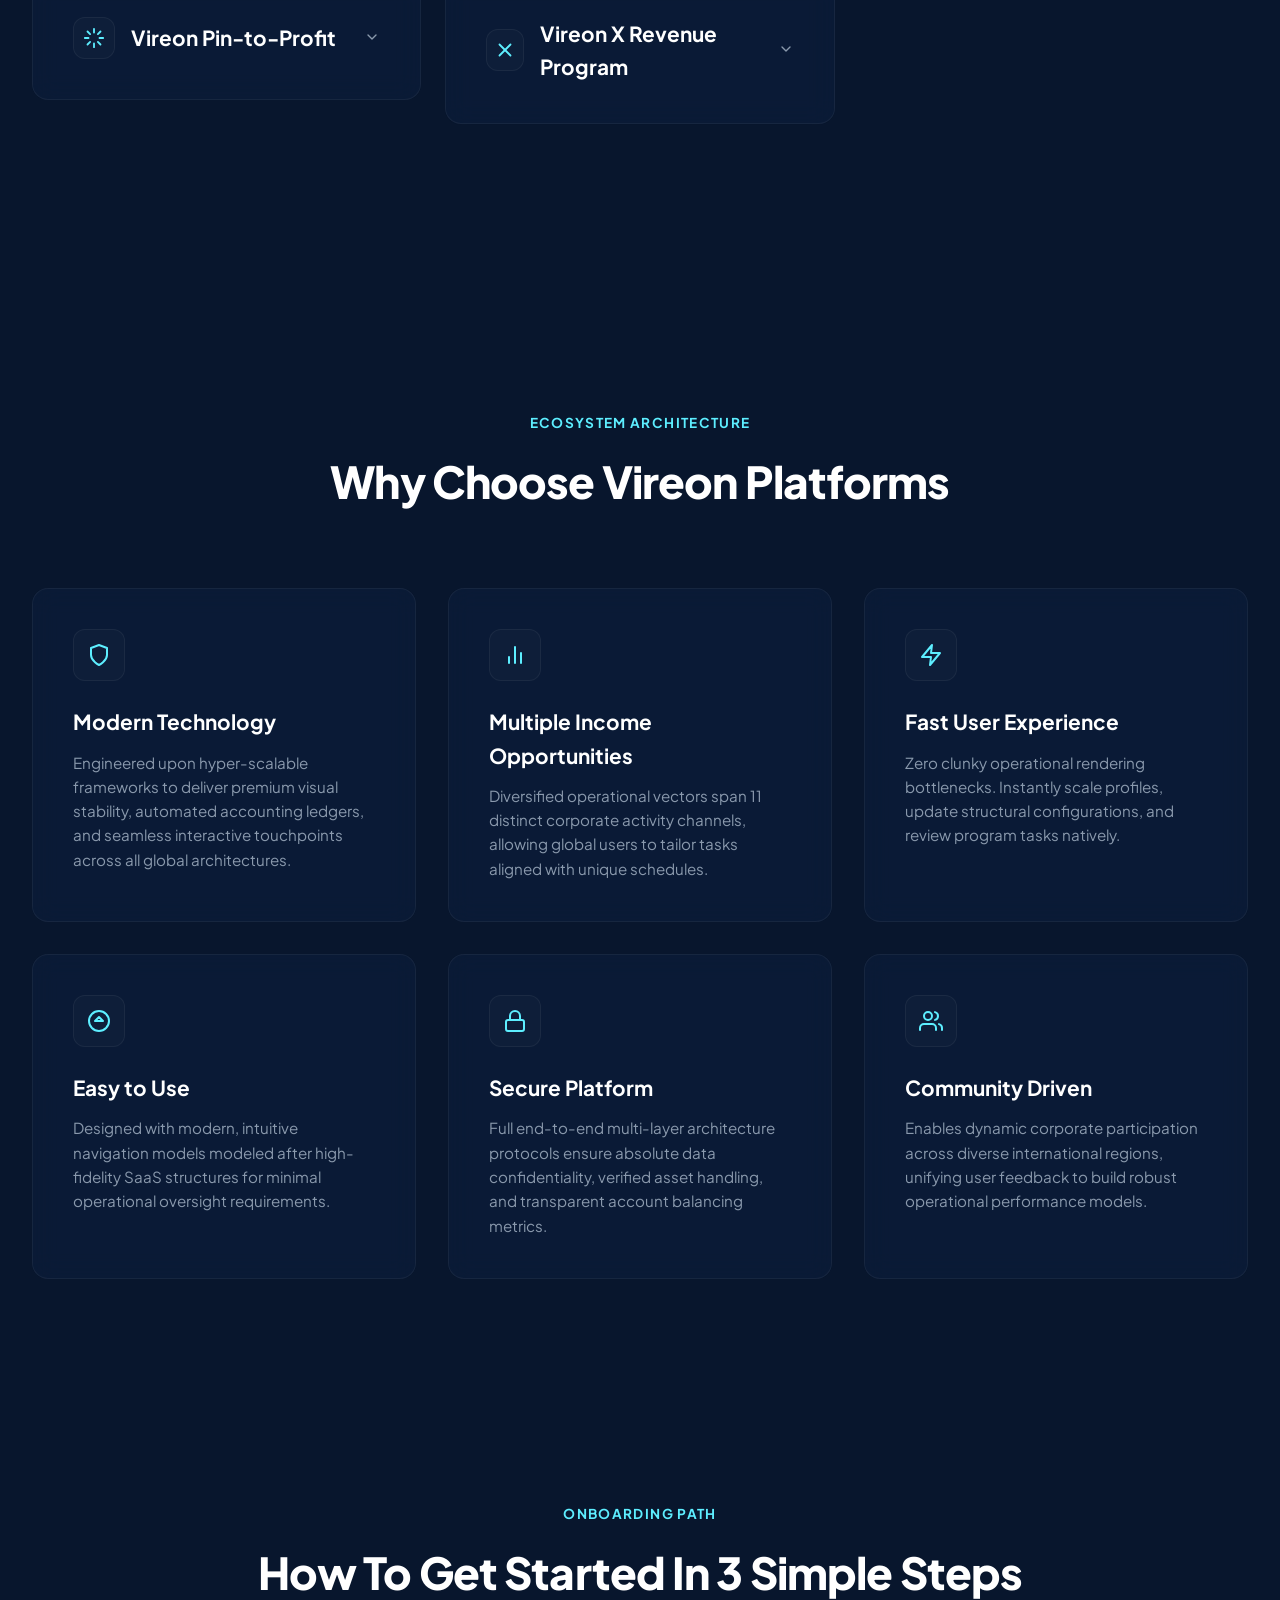
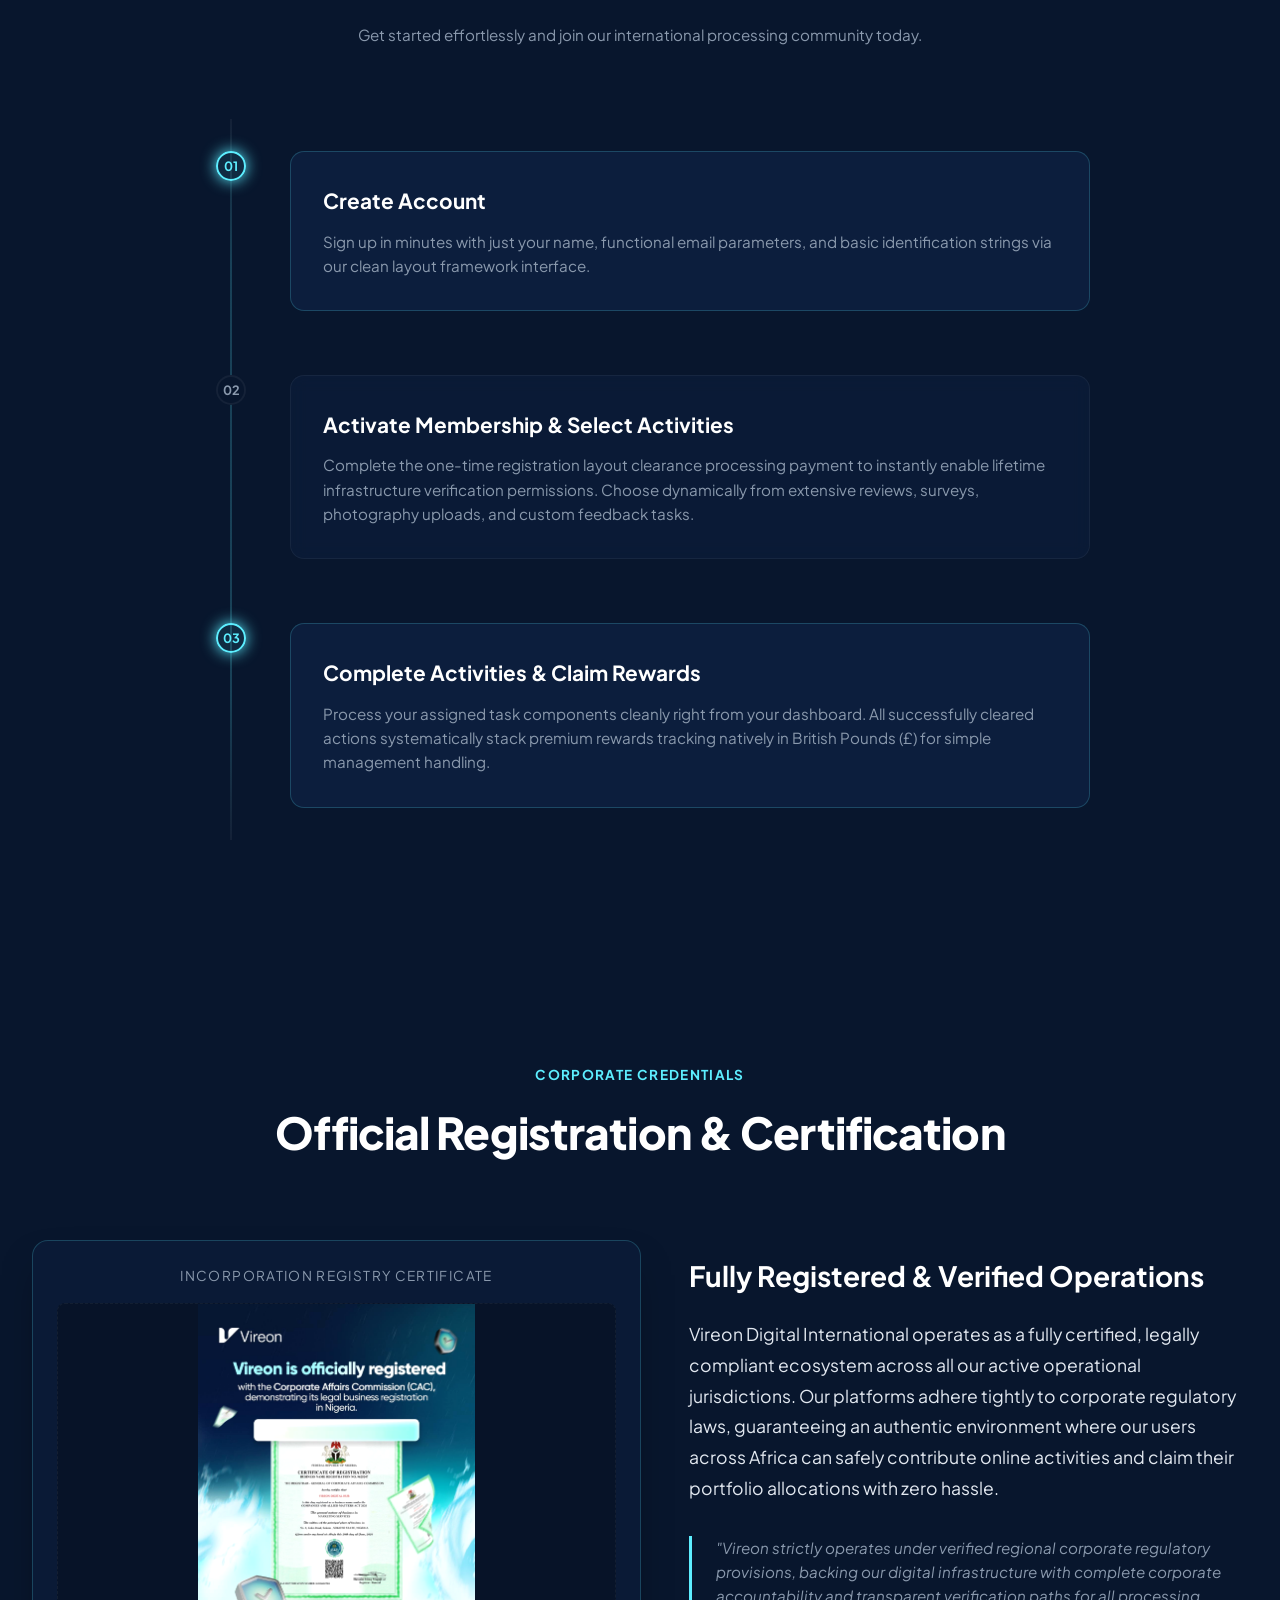
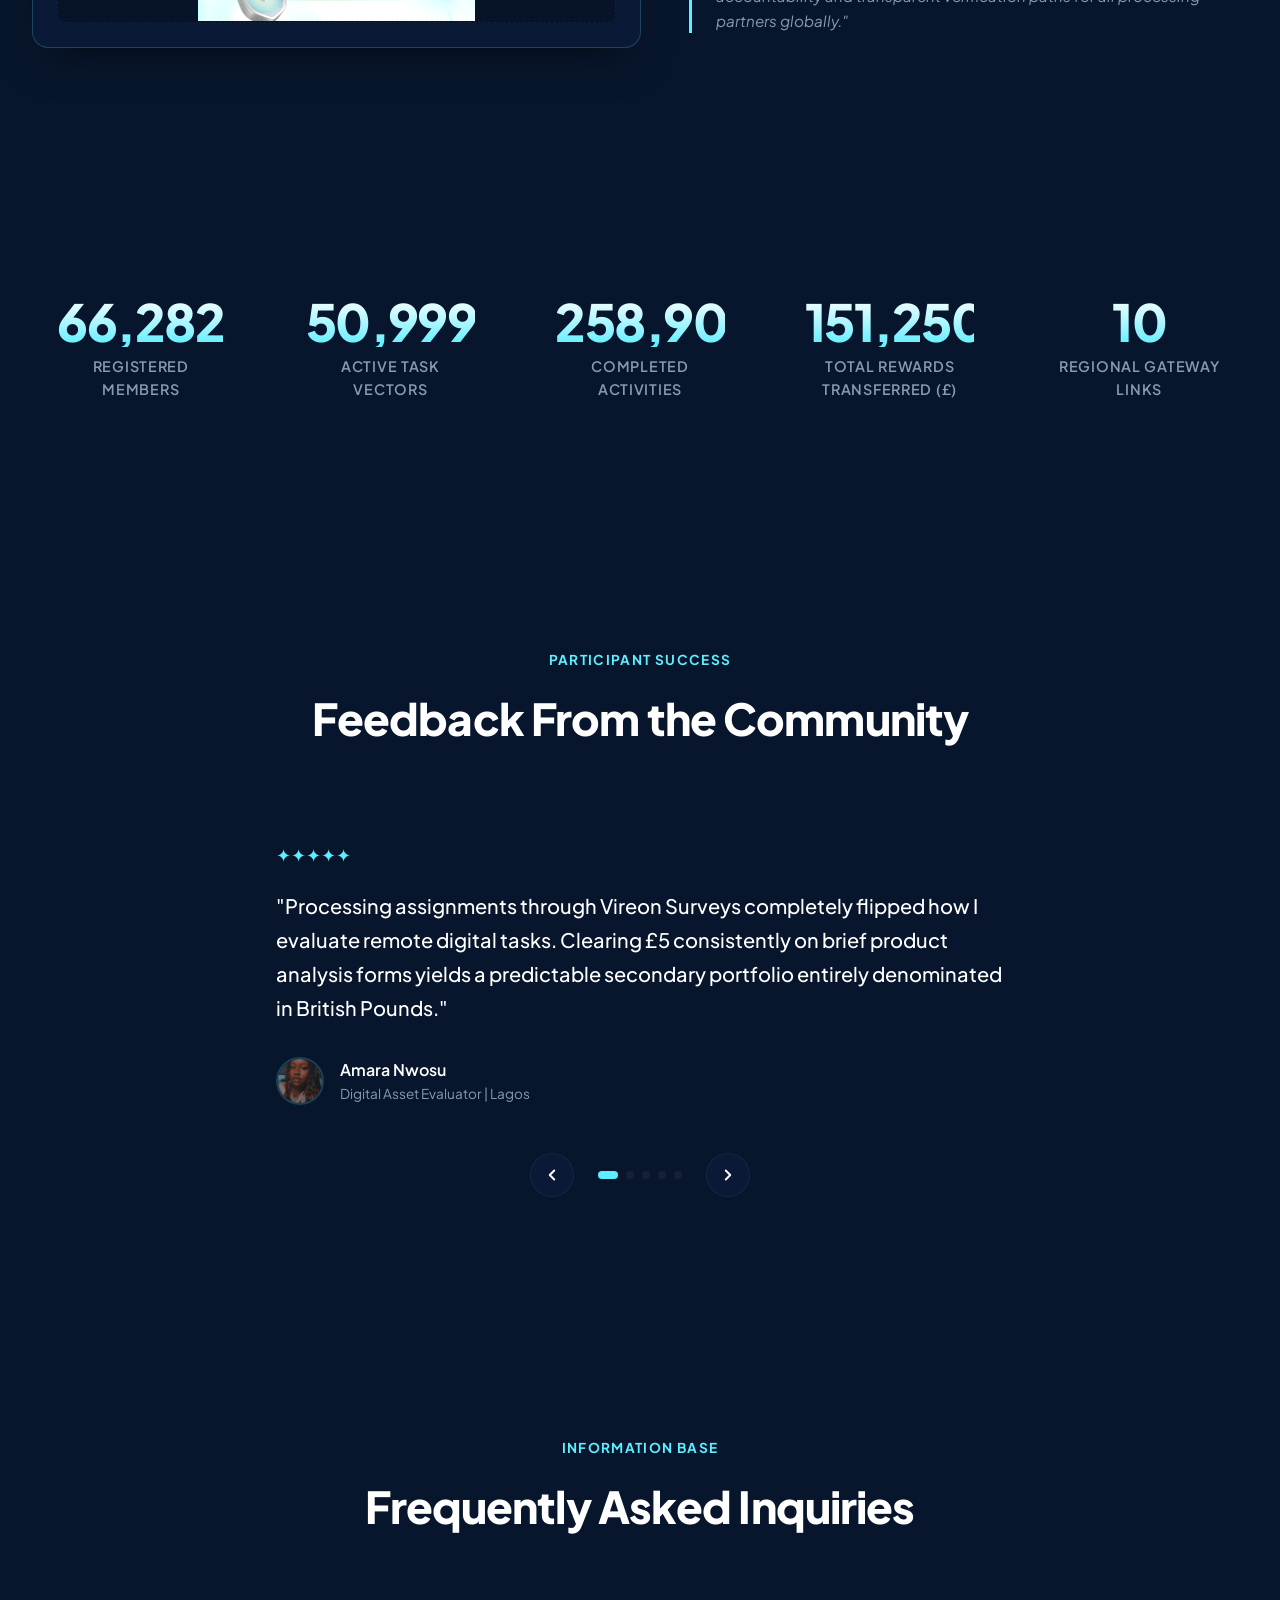
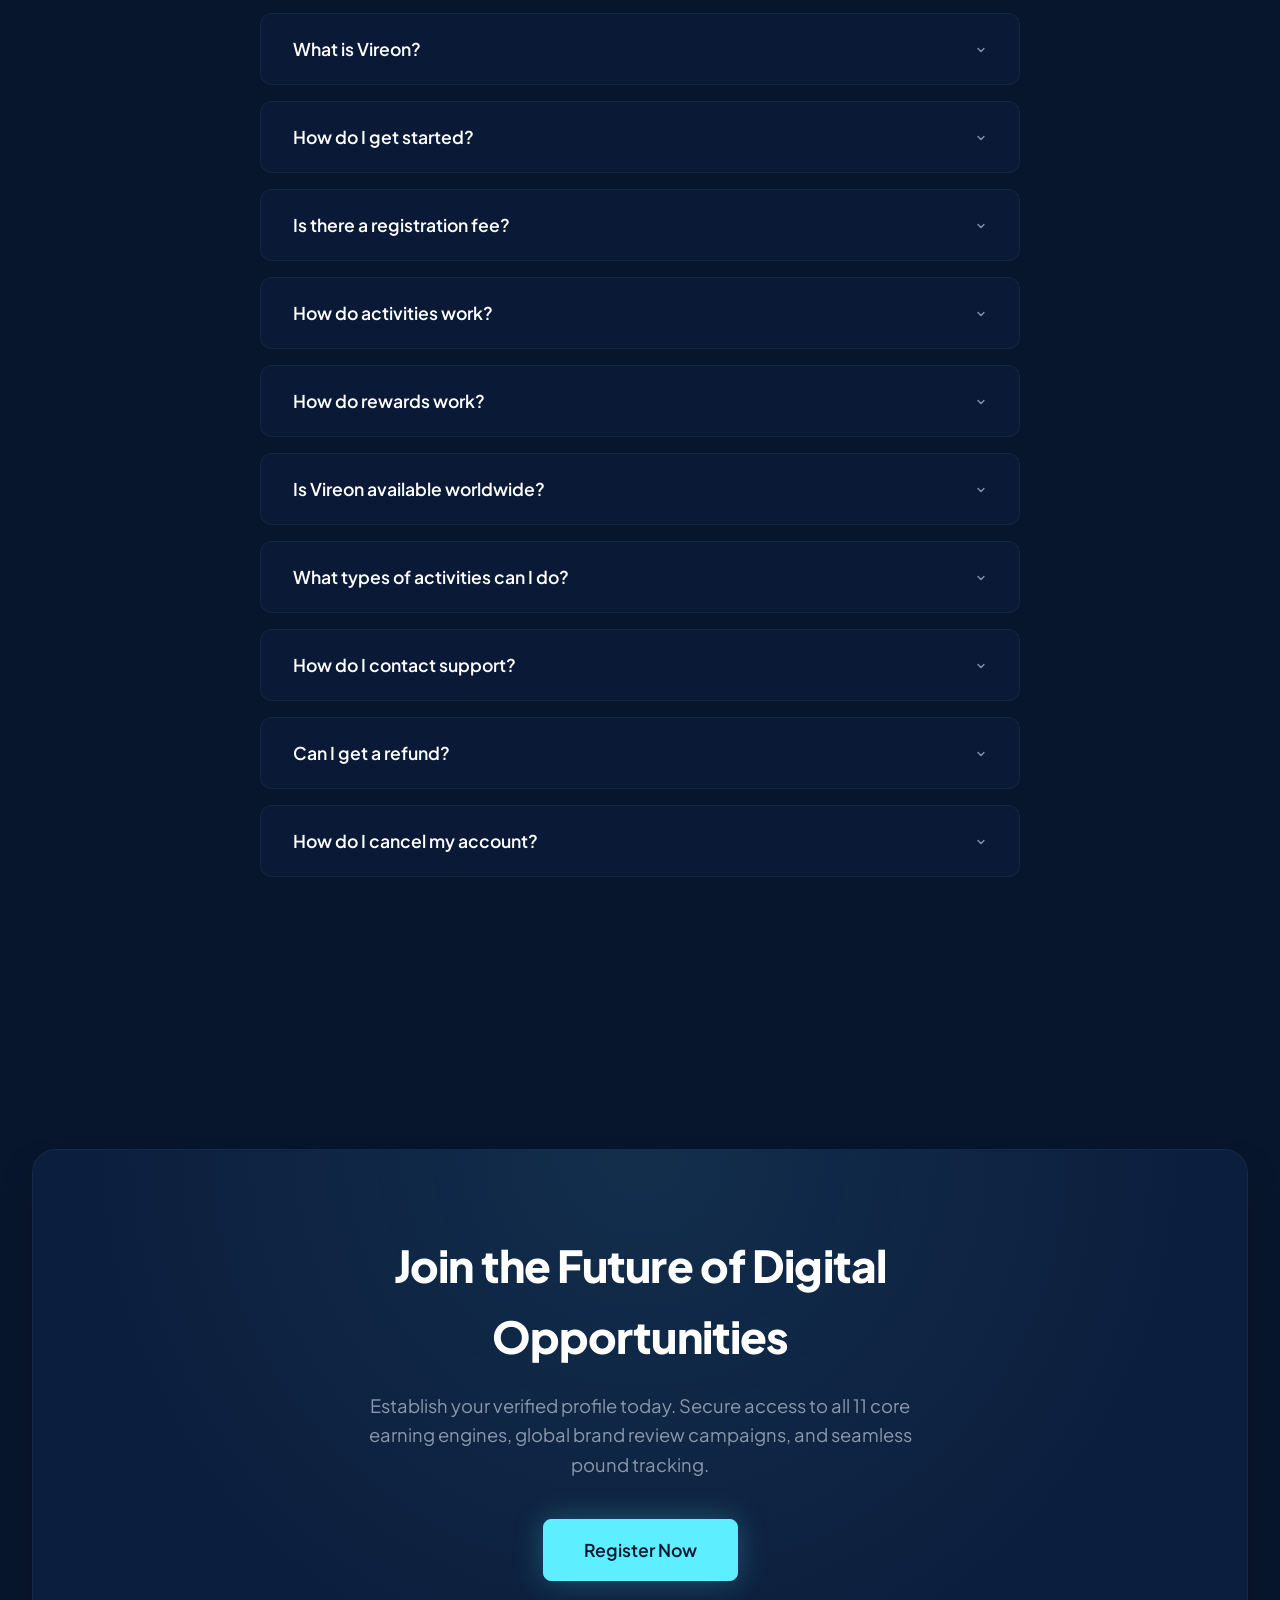
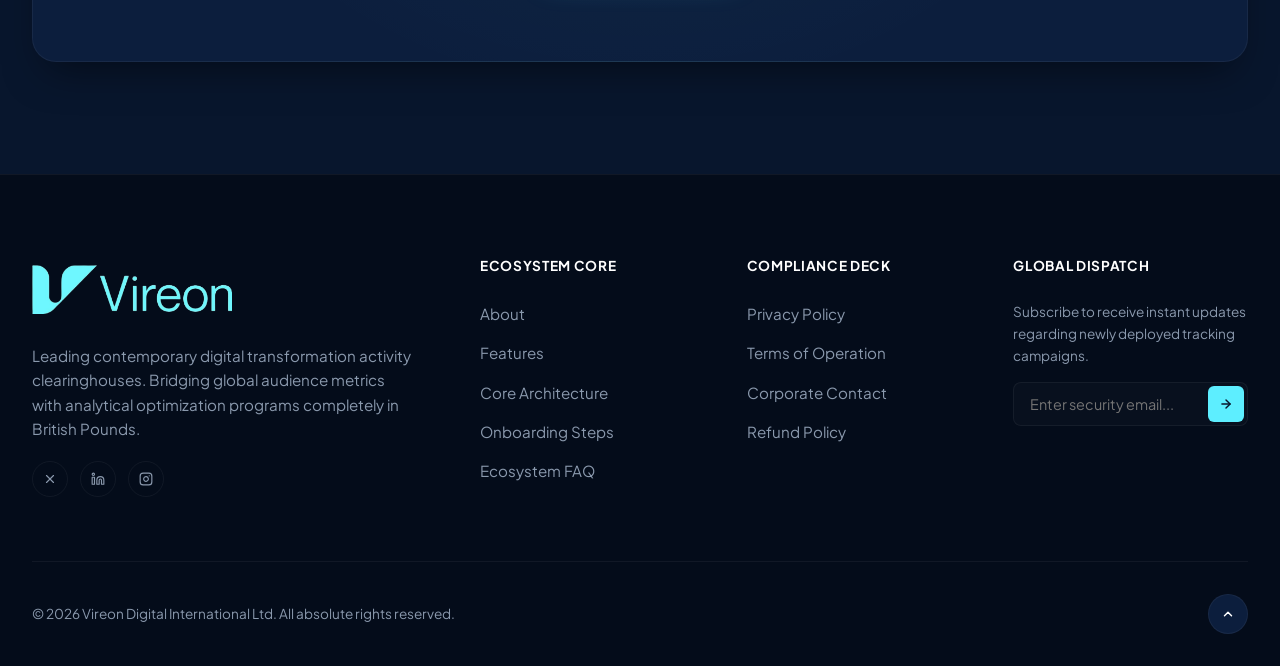
==== commit 14e2f7f5: "index.html" ====
--- a/index.html
+++ b/index.html
@@ -9,6 +9,10 @@
     <link rel="preconnect" href="https://fonts.googleapis.com">
     <link rel="preconnect" href="https://fonts.gstatic.com" crossorigin>
     <link href="https://fonts.googleapis.com/css2?family=Inter:wght@400;500;600&family=Plus+Jakarta+Sans:wght@500;600;700;800&display=swap" rel="stylesheet">
+    
+    <!-- Font Awesome CDN for Slider & UI Icons -->
+    <link rel="stylesheet" href="https://cdnjs.cloudflare.com/ajax/libs/font-awesome/6.4.0/css/all.min.css">
+    
     <!-- Link Core Application Stylesheet -->
     <link rel="stylesheet" href="style.css">
 </head>
@@ -152,6 +156,65 @@
     </section>
 
     <!-- ==========================================================================
+       PARTNER BRAND SHOWCASE (INFINITE LOGO SLIDER)
+       ========================================================================== -->
+    <section class="logo-slider-section">
+        <div class="logo-slider">
+            <div class="logo-track">
+                
+                <!-- First Set -->
+                <img src="https://cdn.simpleicons.org/googleplay" alt="Google Play">
+                <img src="https://cdn.simpleicons.org/dhl" alt="DHL">
+                <img src="https://cdn.simpleicons.org/cocacola" alt="Coca-Cola">
+                <img src="https://cdn.simpleicons.org/google" alt="Google">
+                <img src="https://cdn.simpleicons.org/meta" alt="Meta">
+                <div class="logo-stat">
+                    <i class="fa-solid fa-earth-americas"></i>
+                    <span>10+ Years Global Experience</span>
+                </div>
+                <img src="https://cdn.simpleicons.org/netflix" alt="Netflix">
+                <img src="https://cdn.simpleicons.org/spotify" alt="Spotify">
+                <img src="https://cdn.simpleicons.org/pinterest" alt="Pinterest">
+                <img src="https://cdn.simpleicons.org/x" alt="X">
+                <img src="https://cdn.simpleicons.org/snapchat" alt="Snapchat">
+                <img src="https://cdn.simpleicons.org/paypal" alt="PayPal">
+                <img src="https://cdn.simpleicons.org/amazon" alt="Amazon">
+                <div class="logo-stat">
+                    <i class="fa-solid fa-briefcase"></i>
+                    <span>50+ Available Jobs</span>
+                </div>
+                <img src="https://cdn.simpleicons.org/samsung" alt="Samsung">
+                <img src="https://cdn.simpleicons.org/uber" alt="Uber">
+
+                <!-- Duplicate Set (Perfectly identical for continuous scrolling logic) -->
+                <img src="https://cdn.simpleicons.org/googleplay" alt="Google Play">
+                <img src="https://cdn.simpleicons.org/dhl" alt="DHL">
+                <img src="https://cdn.simpleicons.org/cocacola" alt="Coca-Cola">
+                <img src="https://cdn.simpleicons.org/google" alt="Google">
+                <img src="https://cdn.simpleicons.org/meta" alt="Meta">
+                <div class="logo-stat">
+                    <i class="fa-solid fa-earth-americas"></i>
+                    <span>10+ Years Global Experience</span>
+                </div>
+                <img src="https://cdn.simpleicons.org/netflix" alt="Netflix">
+                <img src="https://cdn.simpleicons.org/spotify" alt="Spotify">
+                <img src="https://cdn.simpleicons.org/pinterest" alt="Pinterest">
+                <img src="https://cdn.simpleicons.org/x" alt="X">
+                <img src="https://cdn.simpleicons.org/snapchat" alt="Snapchat">
+                <img src="https://cdn.simpleicons.org/paypal" alt="PayPal">
+                <img src="https://cdn.simpleicons.org/amazon" alt="Amazon">
+                <div class="logo-stat">
+                    <i class="fa-solid fa-briefcase"></i>
+                    <span>50+ Available Jobs</span>
+                </div>
+                <img src="https://cdn.simpleicons.org/samsung" alt="Samsung">
+                <img src="https://cdn.simpleicons.org/uber" alt="Uber">
+
+            </div>
+        </div>
+    </section>
+
+    <!-- ==========================================================================
          4. DEEP-DIVE PLATFORM NARRATIVE SECTION (ABOUT VIREON)
          ========================================================================== -->
     <section class="section-structural-container" id="about" style="padding: 6rem 2rem 10rem 2rem; background: rgba(255,255,255,0.01); border-top: 1px solid var(--border-glow);">
@@ -546,7 +609,7 @@
 
 
     <!-- ==========================================================================
-       5. WHY VIREON CORE BENEFITS SHOWCASE MODULE (MOVED DOWN AS REQUESTED)
+       5. WHY VIREON CORE BENEFITS SHOWCASE MODULE
        ========================================================================== -->
     <section class="section-structural-container" id="why-vireon">
         <div class="section-header-block reveal-on-scroll">
--- a/style.css
+++ b/style.css
@@ -1428,3 +1428,98 @@
     /* Make the logo bigger as you requested */
     .brand-logo { width: 120px; } 
 }
+
+/* ==========================================================================
+   INFINITE BRAND LOGO SLIDER SYSTEM
+   ========================================================================== */
+.logo-slider-section {
+    padding: 3.5rem 0;
+    background: rgba(7, 19, 40, 0.4);
+    border-top: 1px solid var(--border-glow);
+    border-bottom: 1px solid var(--border-glow);
+    overflow: hidden;
+    position: relative;
+    width: 100%;
+}
+
+/* Subtle gradient masks to fade logos out seamlessly on the edges */
+.logo-slider-section::before,
+.logo-slider-section::after {
+    content: "";
+    position: absolute;
+    top: 0;
+    width: 150px;
+    height: 100%;
+    z-index: 2;
+    pointer-events: none;
+}
+
+.logo-slider-section::before {
+    left: 0;
+    background: linear-gradient(to right, #030914 0%, rgba(3, 9, 20, 0) 100%);
+}
+
+.logo-slider-section::after {
+    right: 0;
+    background: linear-gradient(to left, #030914 0%, rgba(3, 9, 20, 0) 100%);
+}
+
+.logo-slider {
+    width: 100%;
+    overflow: hidden;
+    display: flex;
+}
+
+.logo-track {
+    display: flex;
+    align-items: center;
+    gap: 4.5rem; /* Generates space between items */
+    width: max-content;
+    animation: endlessLogoScroll 35s linear infinite;
+}
+
+.logo-track img {
+    height: 32px;
+    width: auto;
+    object-fit: contain;
+    opacity: 0.55;
+    transition: opacity 0.3s ease, filter 0.3s ease;
+    filter: grayscale(100%) brightness(180%);
+}
+
+.logo-track img:hover {
+    opacity: 1;
+    filter: none; /* Restores branding color beautifully on hover */
+}
+
+/* Custom stats inside slider setup */
+.logo-stat {
+    display: flex;
+    align-items: center;
+    gap: 0.75rem;
+    color: var(--color-cyan, #00f2fe);
+    font-family: 'Plus Jakarta Sans', sans-serif;
+    font-size: 0.95rem;
+    font-weight: 600;
+    white-space: nowrap;
+    background: rgba(0, 242, 254, 0.05);
+    border: 1px solid rgba(0, 242, 254, 0.15);
+    padding: 0.5rem 1.25rem;
+    border-radius: 100px;
+    box-shadow: 0 0 15px rgba(0, 242, 254, 0.05);
+}
+
+.logo-stat i {
+    font-size: 1.1rem;
+}
+
+/* Infinite Hardware-Accelerated Sliding Animation */
+@keyframes endlessLogoScroll {
+    0% {
+        transform: translate3d(0, 0, 0);
+    }
+    100% {
+        /* Translating exactly 50% shifts first set to duplicate set seamlessly */
+        transform: translate3d(-50%, 0, 0);
+    }
+}
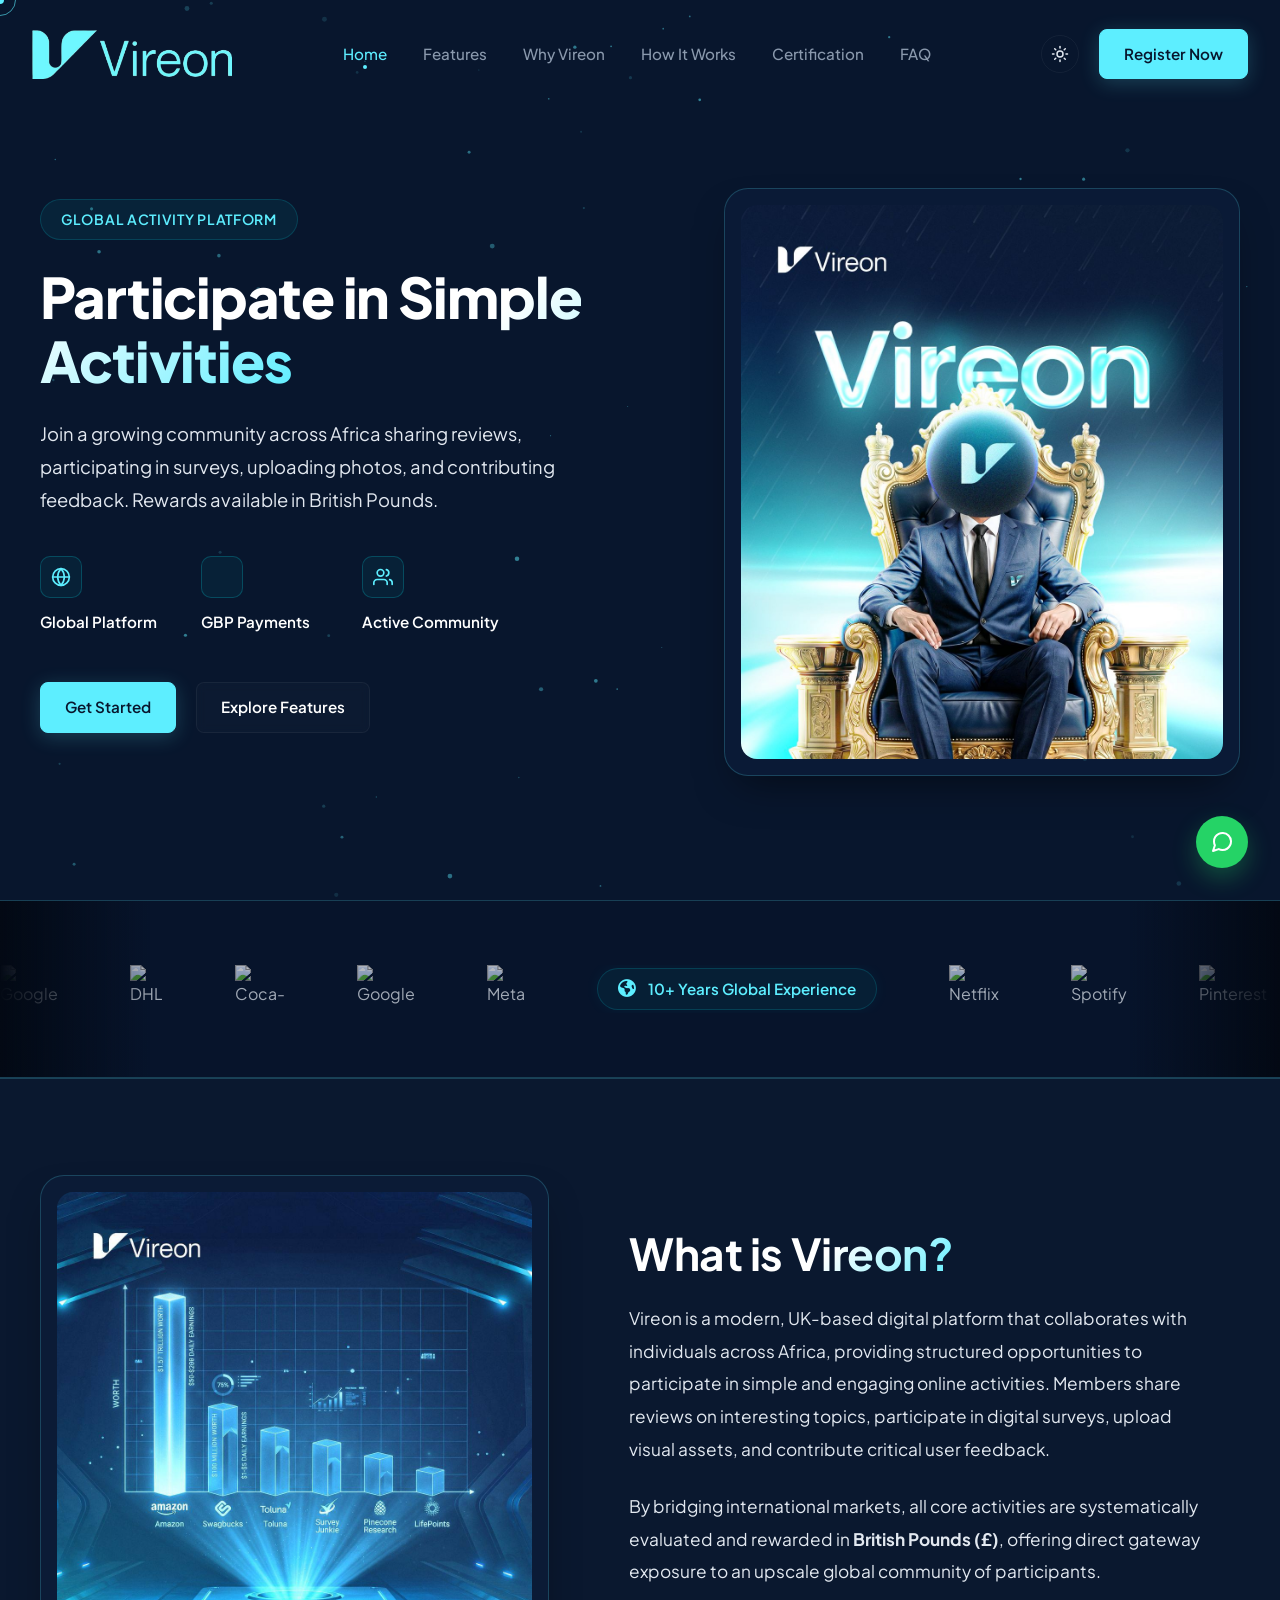
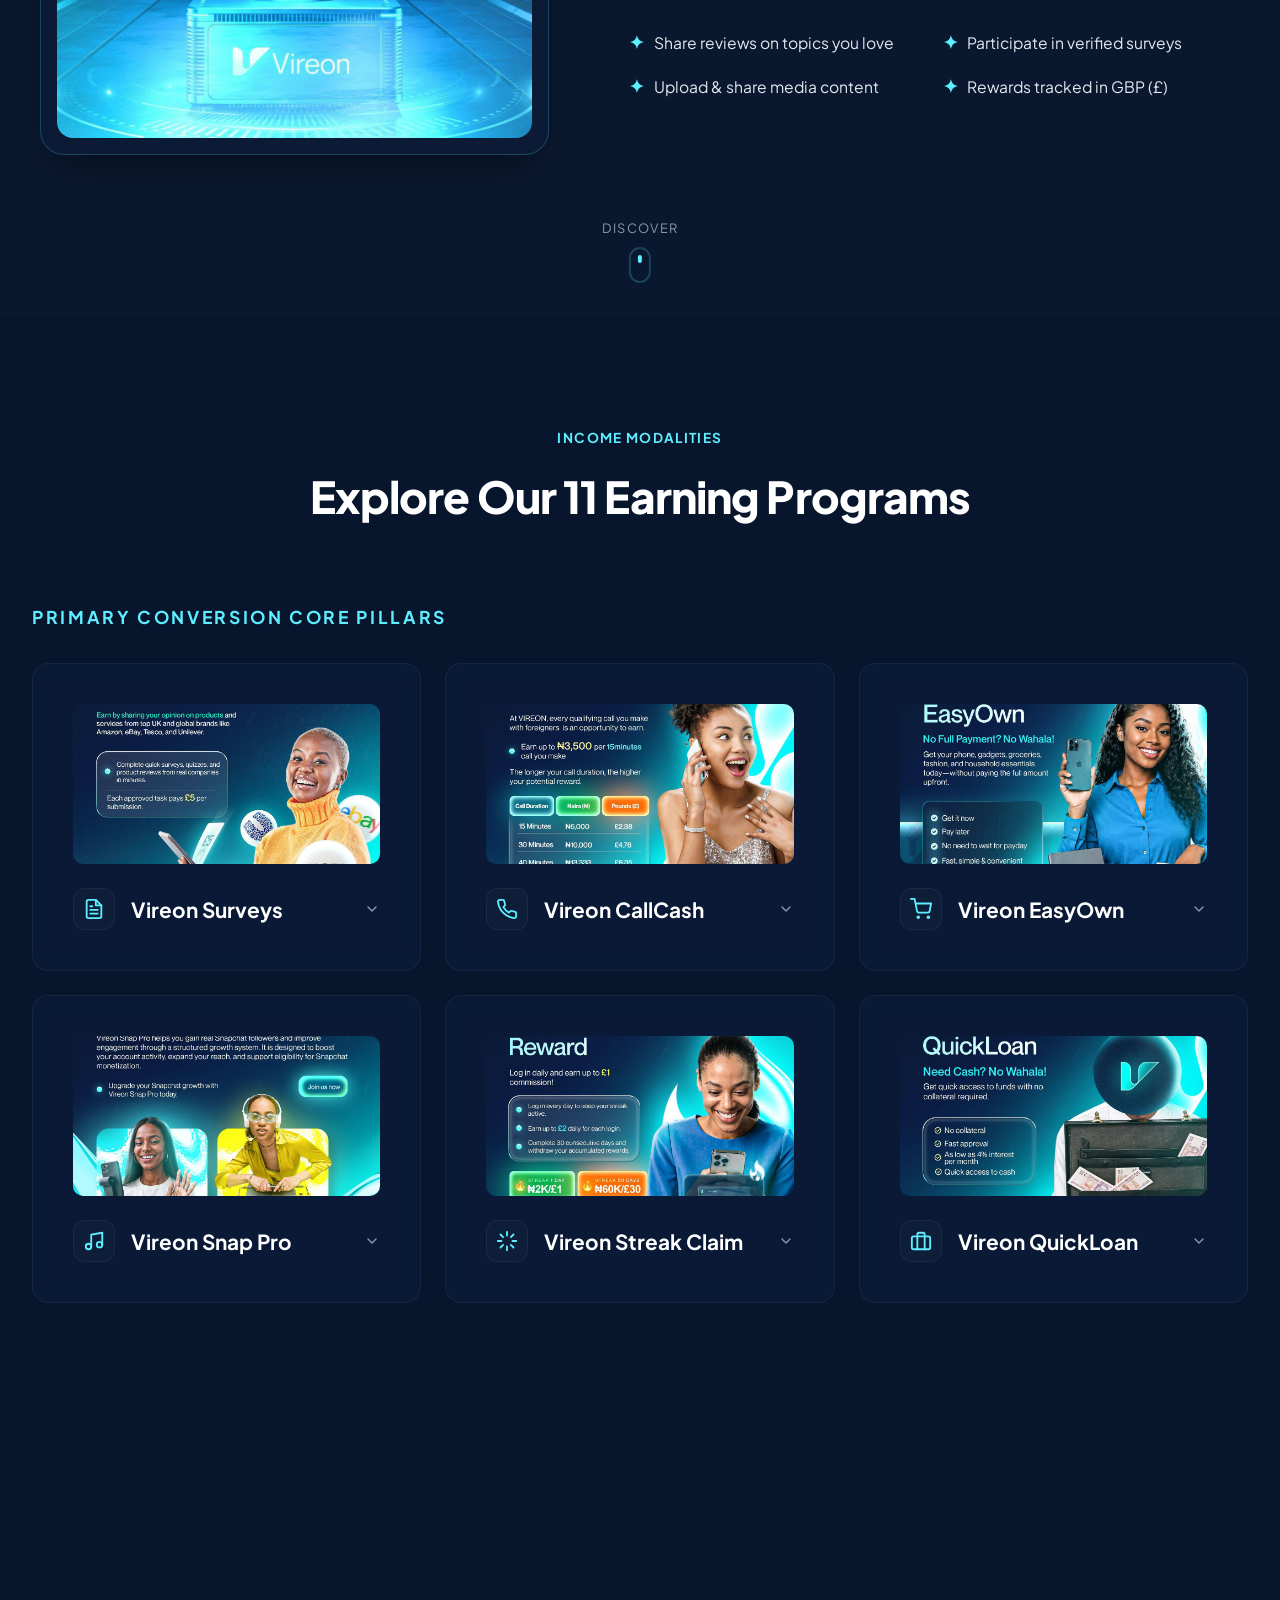
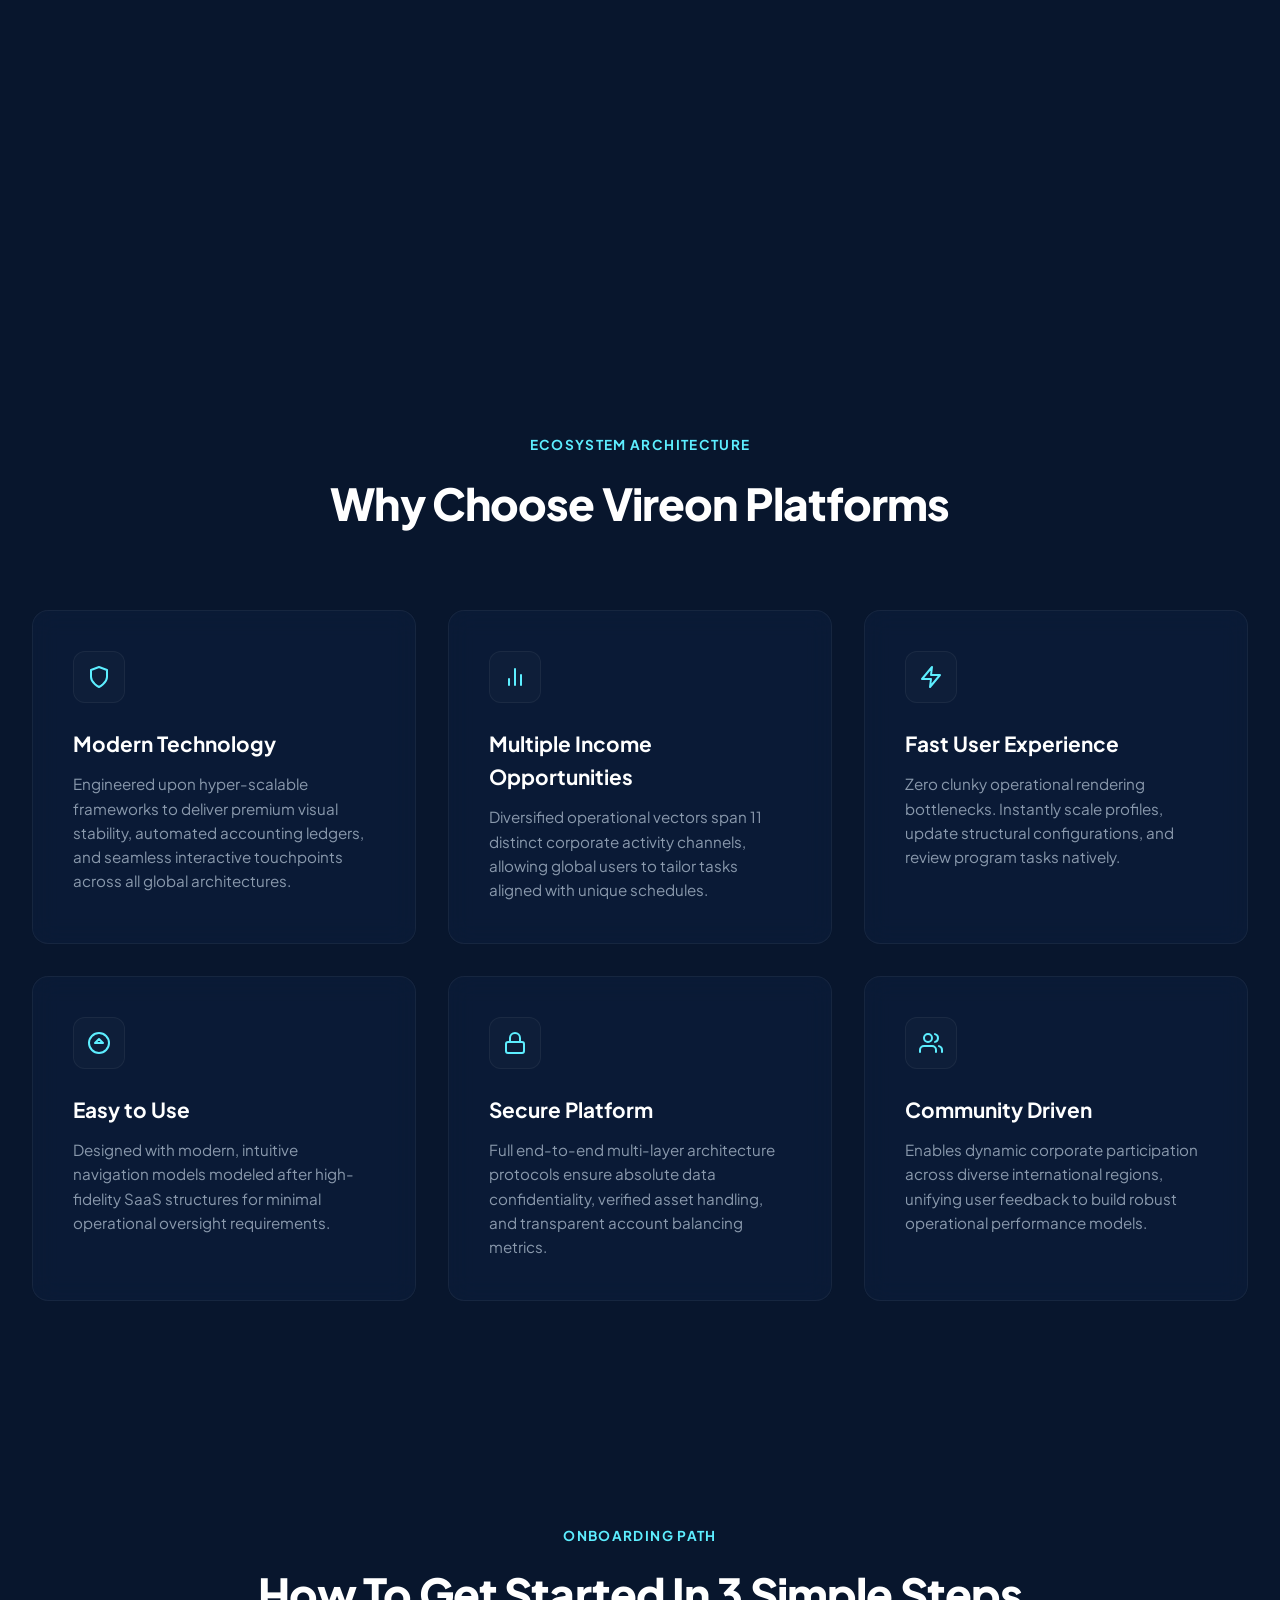
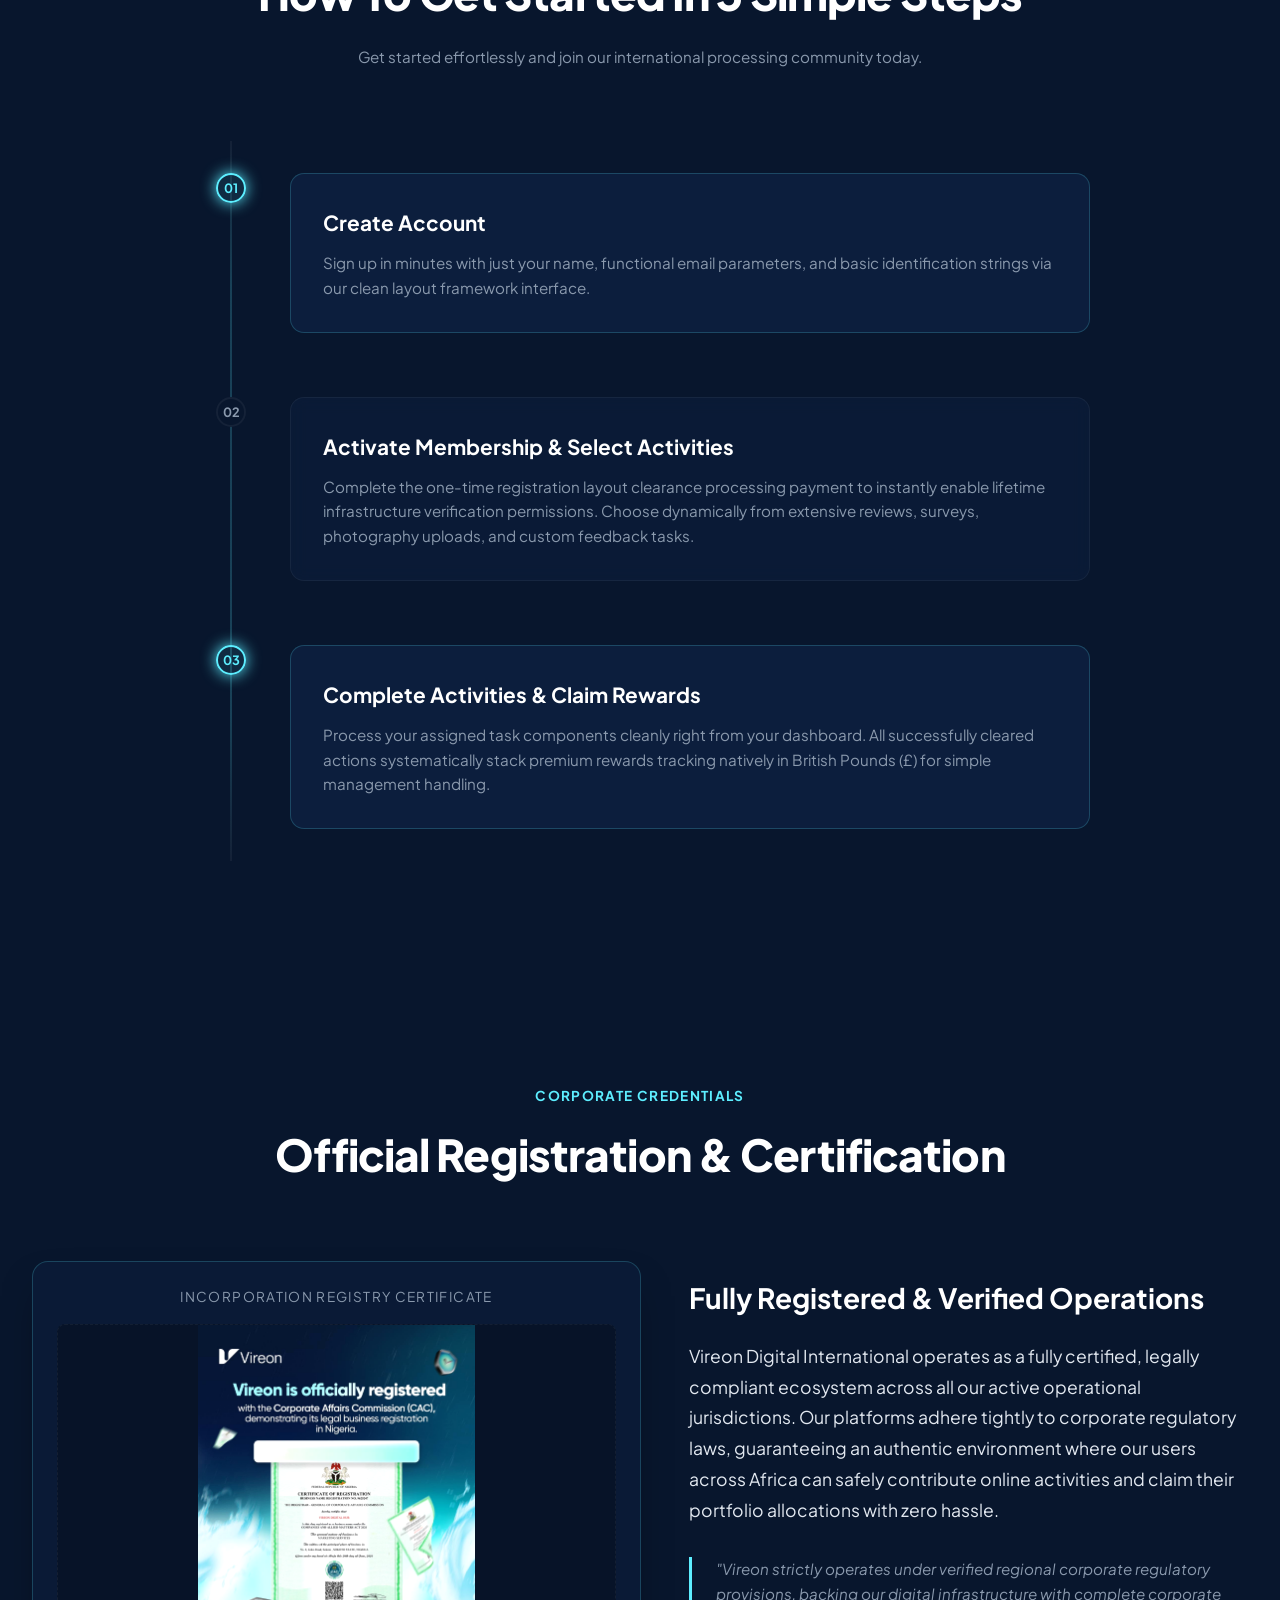
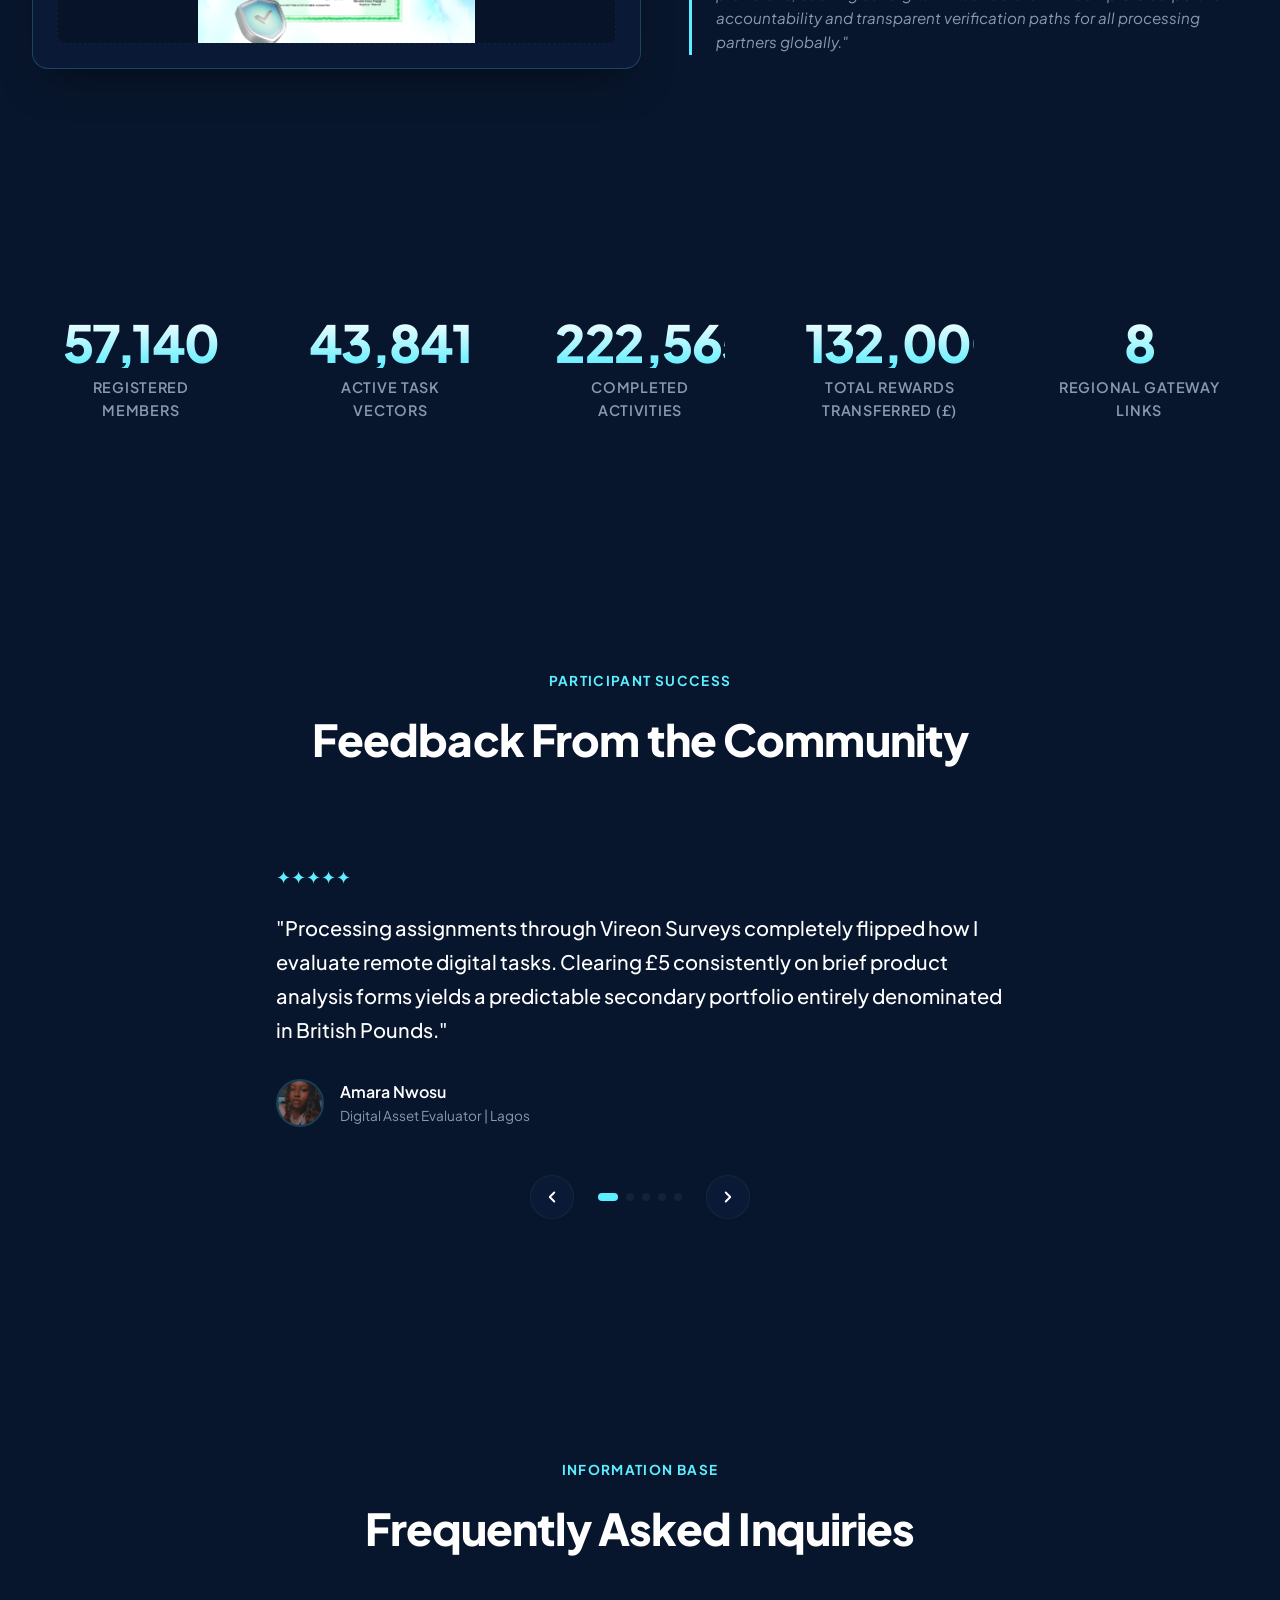
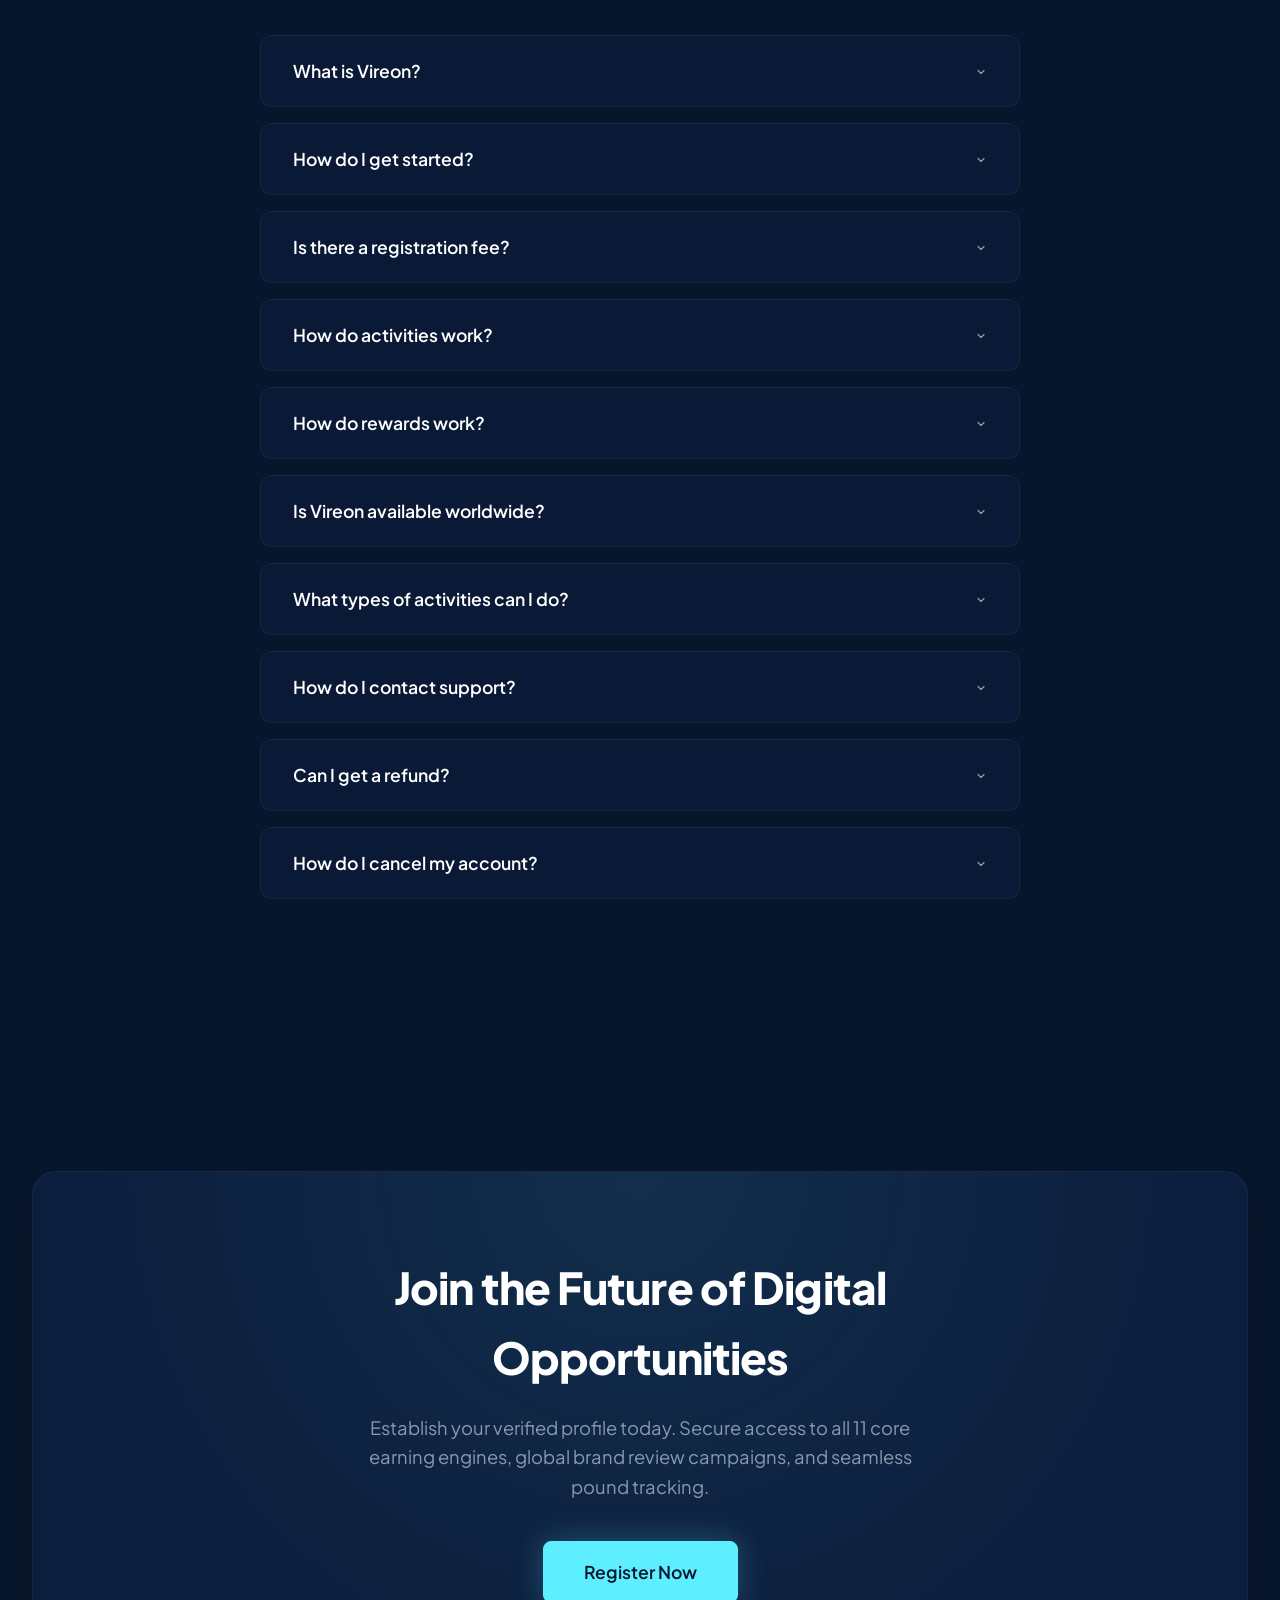
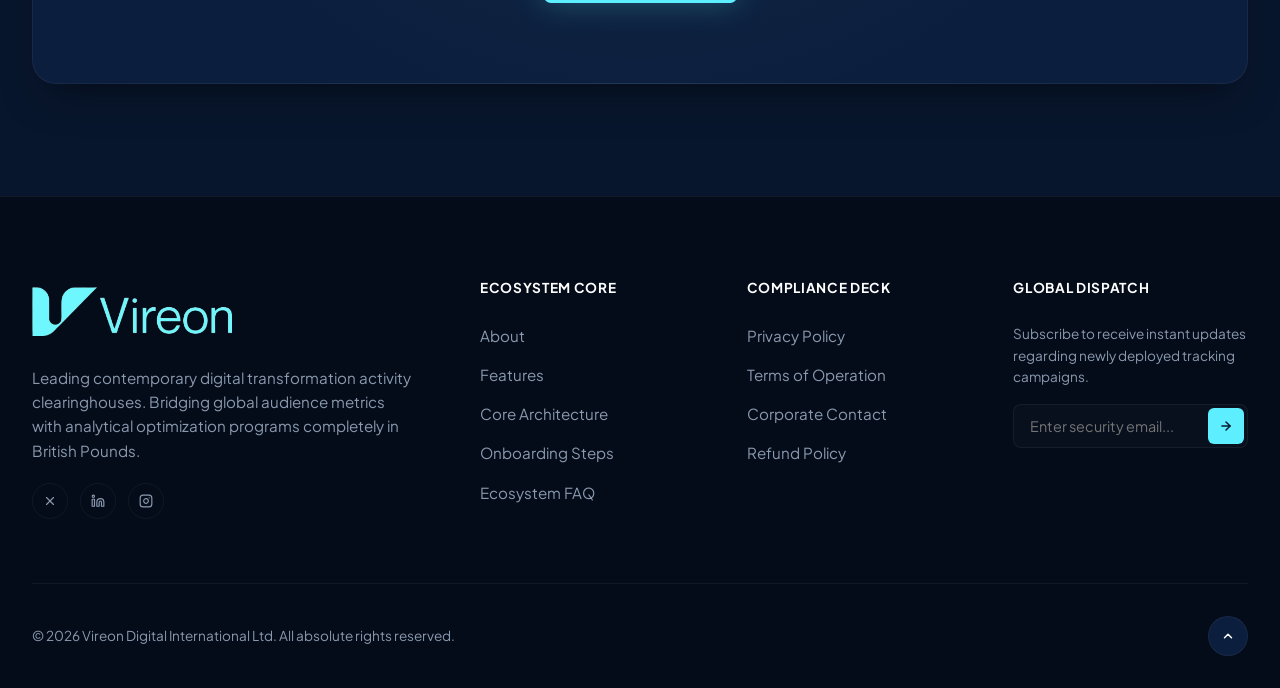
==== commit 855ac076: "index.html" ====
--- a/index.html
+++ b/index.html
@@ -178,7 +178,7 @@
                 <img src="https://cdn.simpleicons.org/x" alt="X">
                 <img src="https://cdn.simpleicons.org/snapchat" alt="Snapchat">
                 <img src="https://cdn.simpleicons.org/paypal" alt="PayPal">
-                <img src="https://cdn.simpleicons.org/amazon" alt="Amazon">
+                <img src="https://cdn.jsdelivr.net/npm/simple-icons@latest/icons/amazon.svg" alt="Amazon">
                 <div class="logo-stat">
                     <i class="fa-solid fa-briefcase"></i>
                     <span>50+ Available Jobs</span>
--- a/style.css
+++ b/style.css
@@ -1433,7 +1433,7 @@
    INFINITE BRAND LOGO SLIDER SYSTEM
    ========================================================================== */
 .logo-slider-section {
-    padding: 3.5rem 0;
+    padding: 4rem 0; /* Slightly increased padding to fit the larger logos */
     background: rgba(7, 19, 40, 0.4);
     border-top: 1px solid var(--border-glow);
     border-bottom: 1px solid var(--border-glow);
@@ -1478,18 +1478,24 @@
     animation: endlessLogoScroll 35s linear infinite;
 }
 
+/* Pause the animation completely when you hover over the slider area */
+.logo-slider:hover .logo-track {
+    animation-play-state: paused;
+}
+
 .logo-track img {
-    height: 32px;
+    height: 48px; /* Made them bigger (was 32px) */
     width: auto;
     object-fit: contain;
-    opacity: 0.55;
-    transition: opacity 0.3s ease, filter 0.3s ease;
-    filter: grayscale(100%) brightness(180%);
-}
-
+    opacity: 0.7; /* Shows their true colors, but slightly softened so they blend nicely */
+    transition: opacity 0.3s ease, transform 0.3s ease;
+    /* Removed the black-and-white / grayscale filter entirely */
+}
+
+/* When hovering over an individual logo */
 .logo-track img:hover {
-    opacity: 1;
-    filter: none; /* Restores branding color beautifully on hover */
+    opacity: 1; /* Restores the colors to 100% full brightness */
+    transform: scale(1.08); /* Gives it a clean, slight pop-out effect */
 }
 
 /* Custom stats inside slider setup */
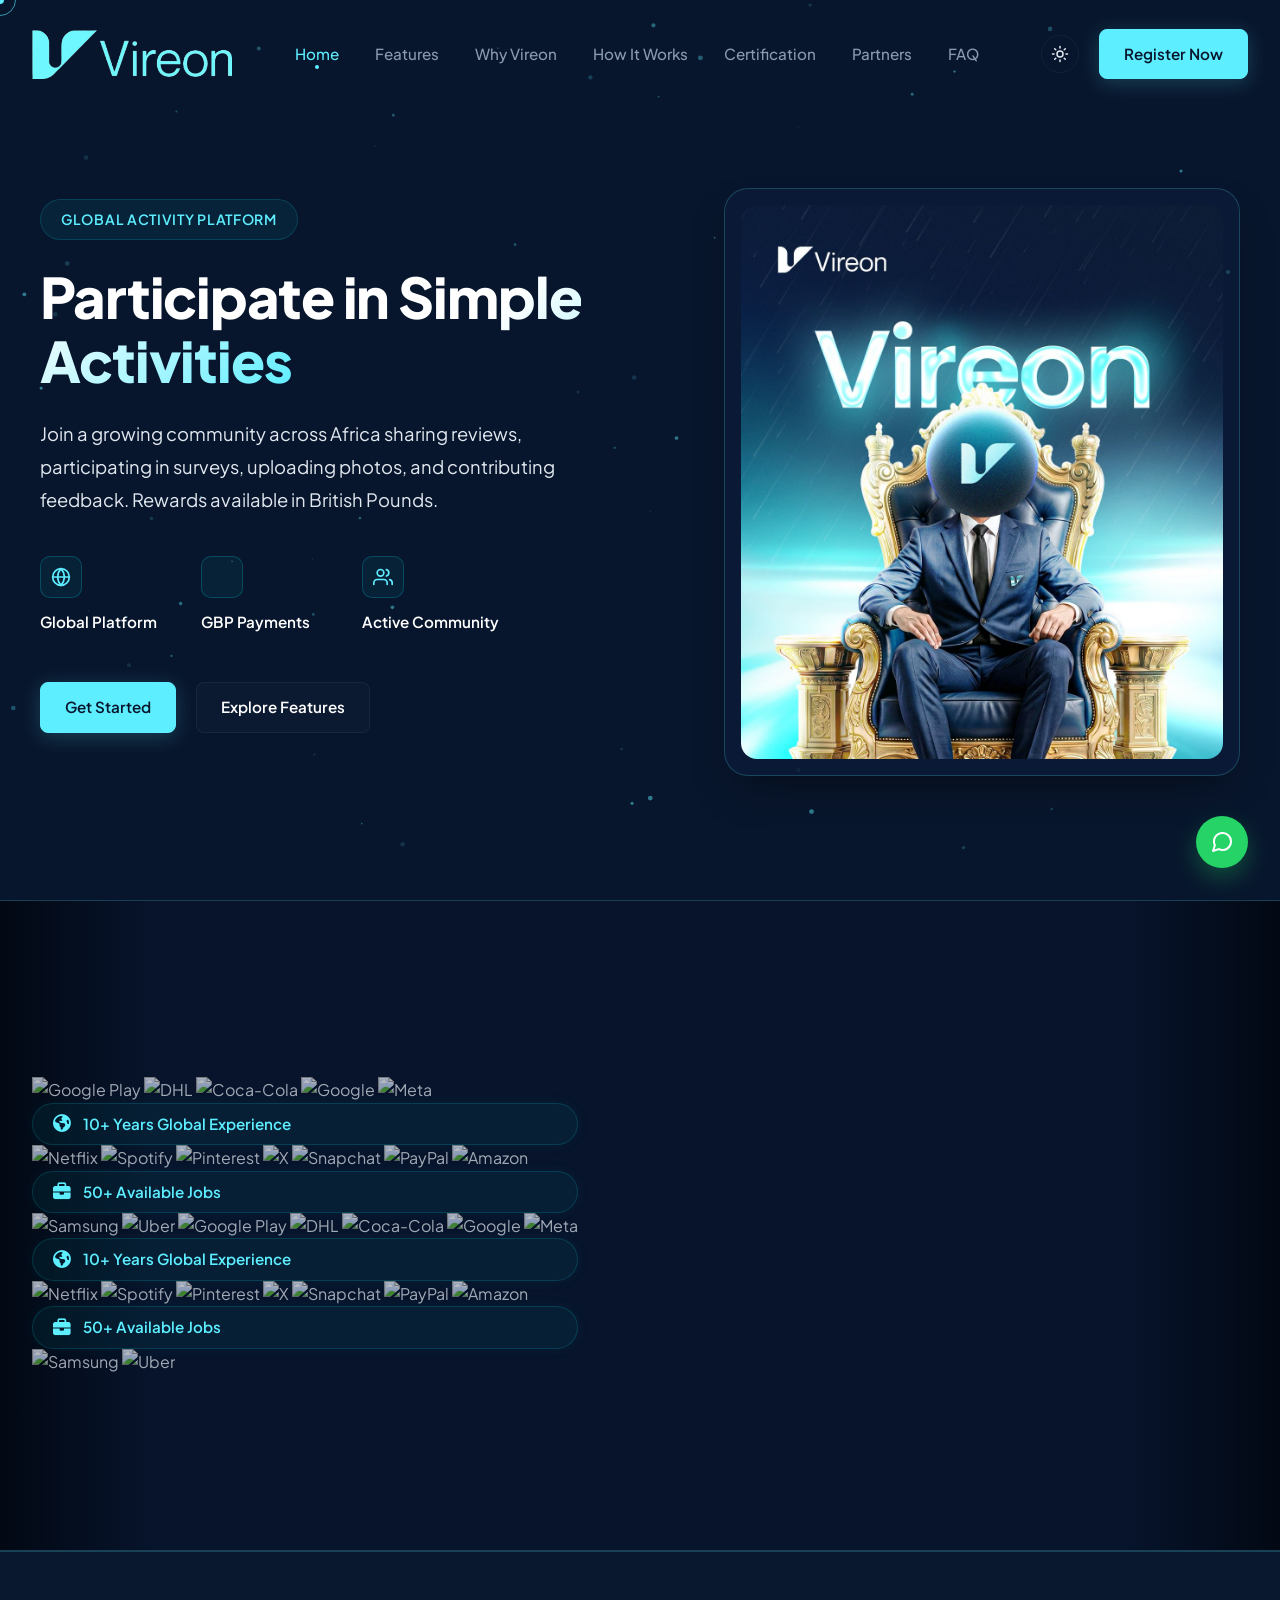
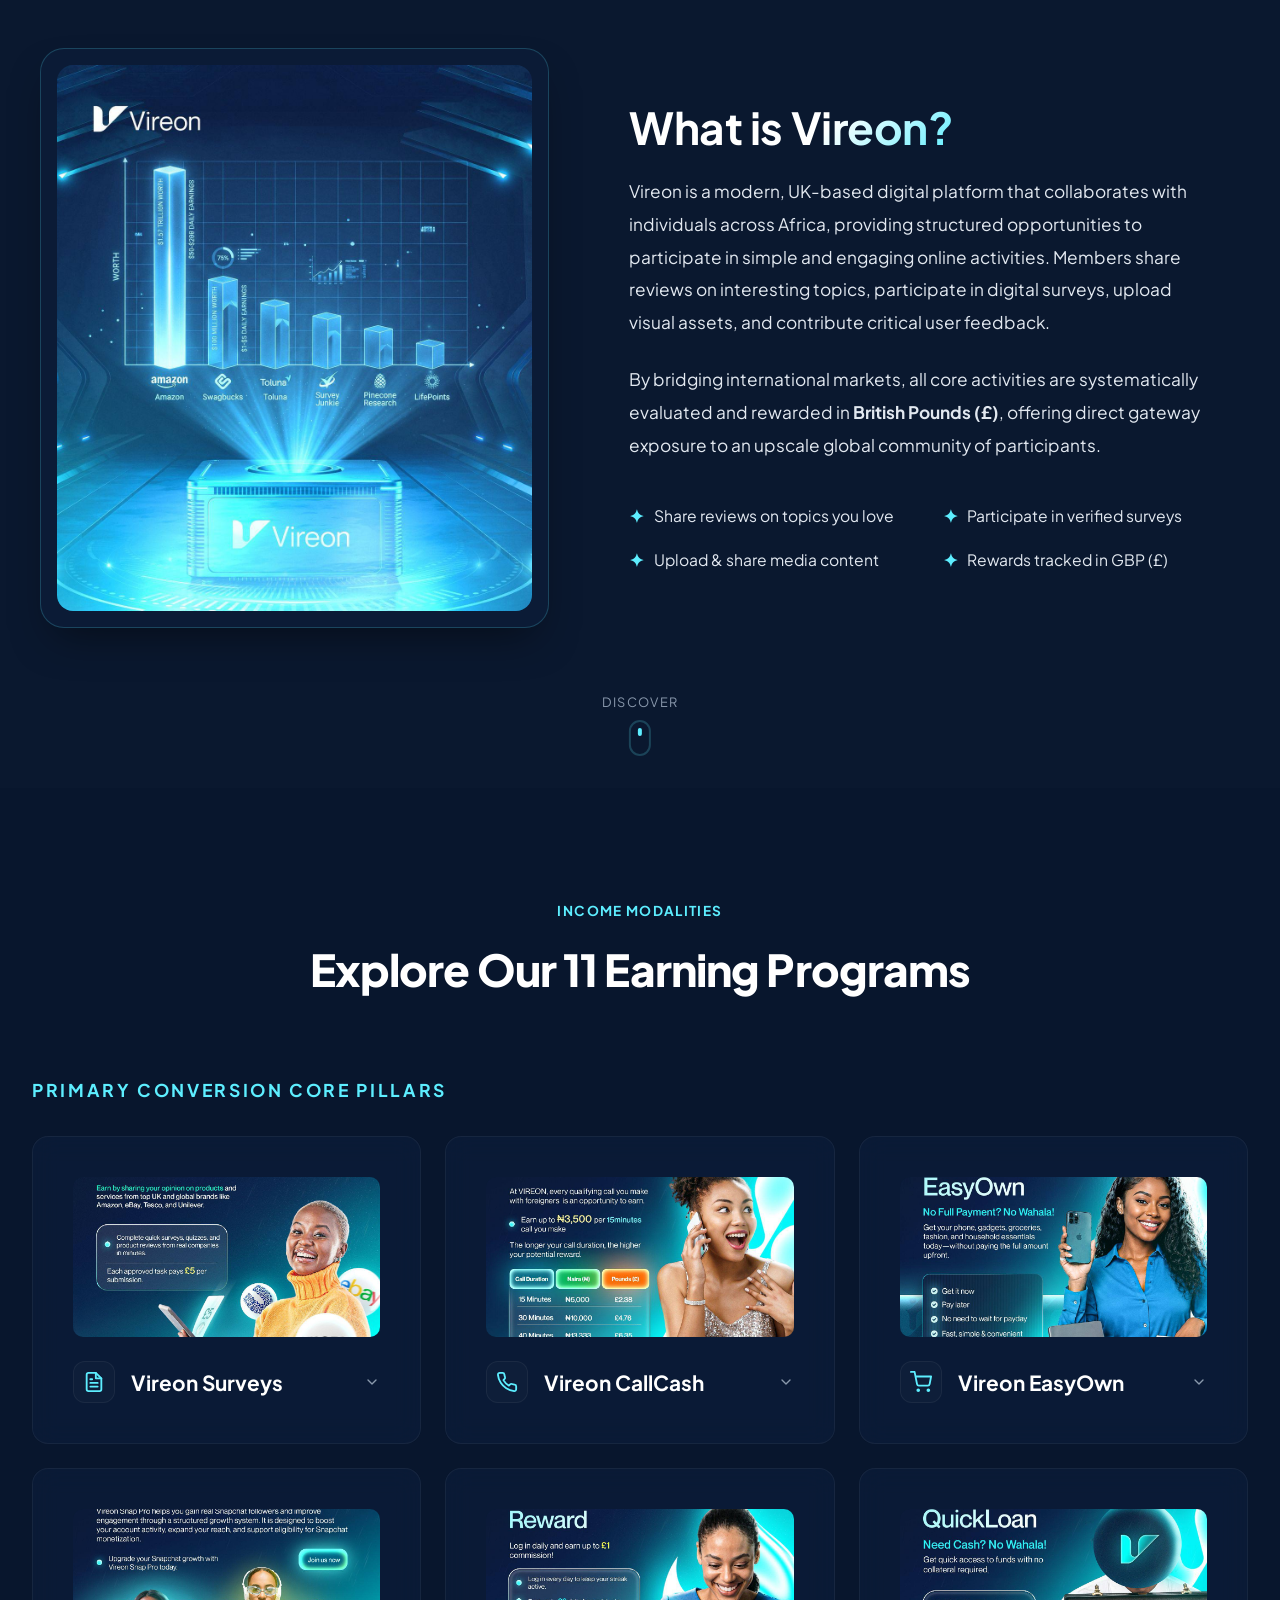
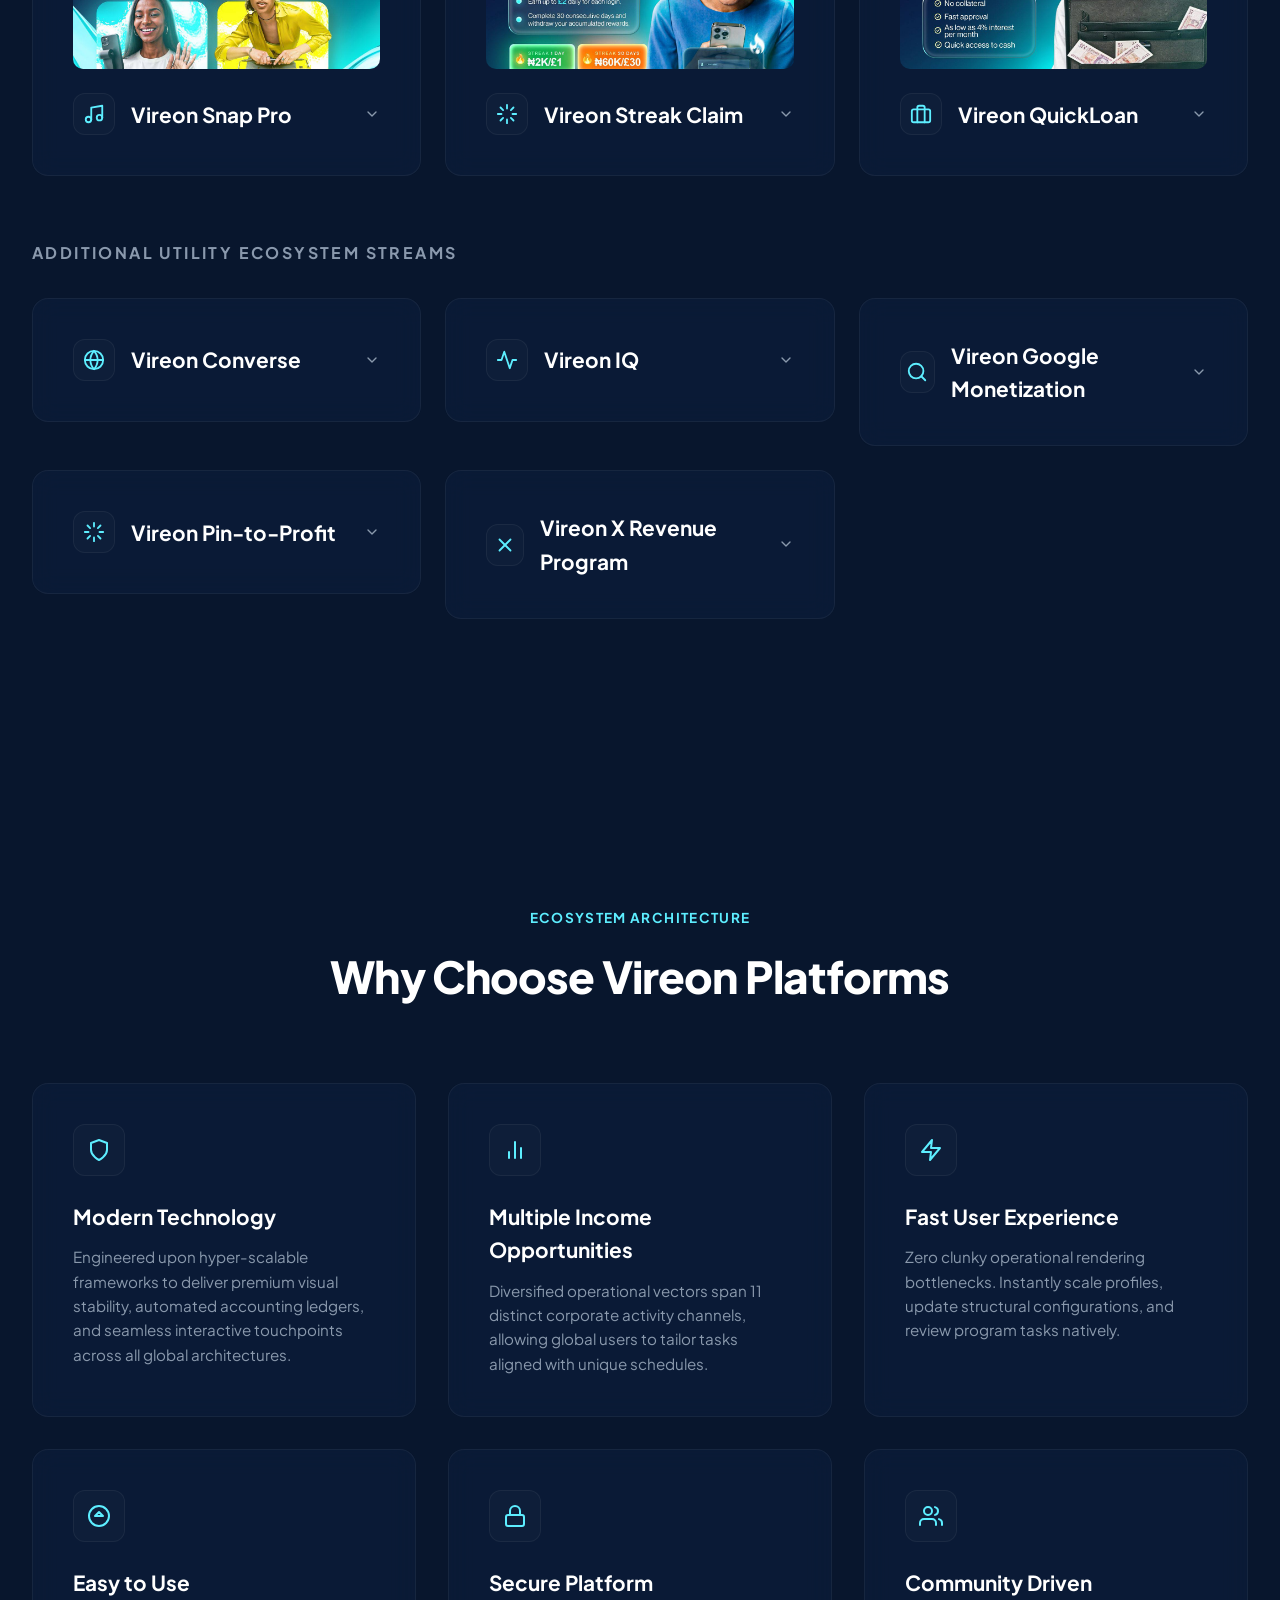
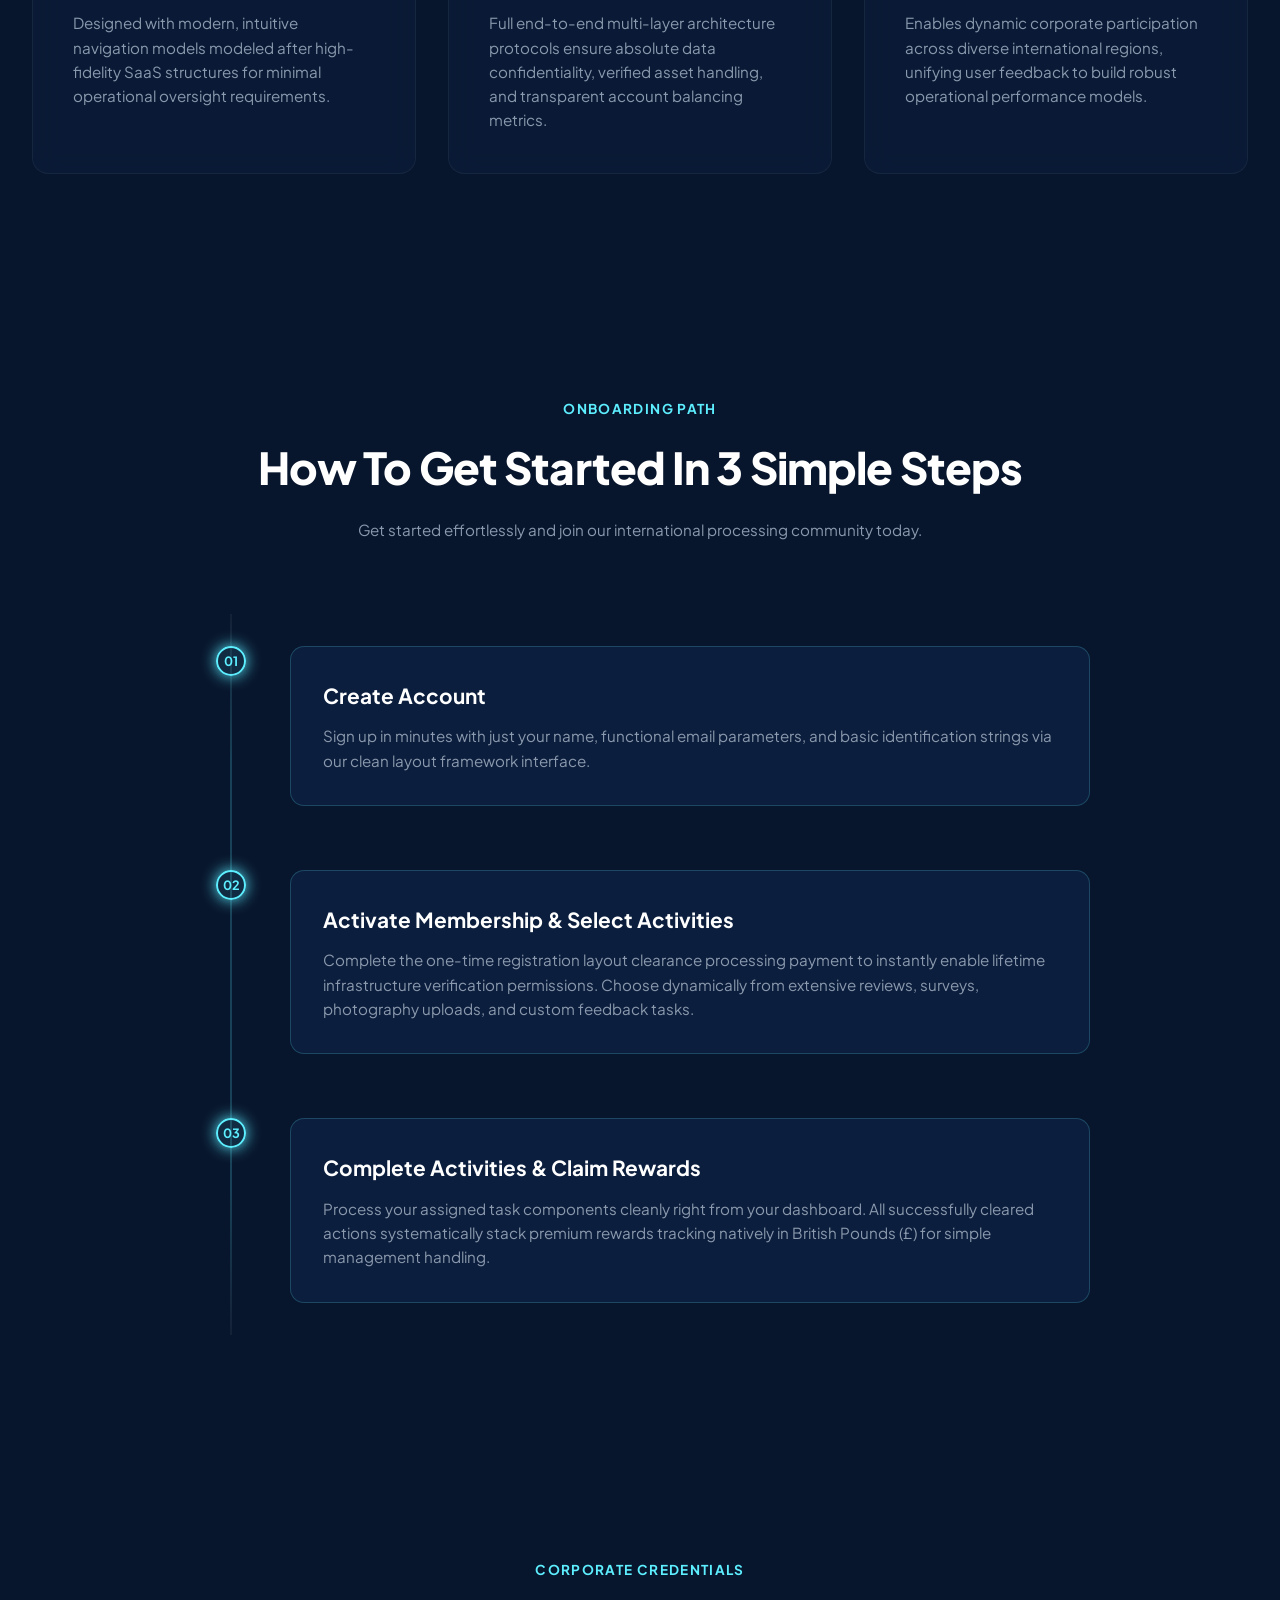
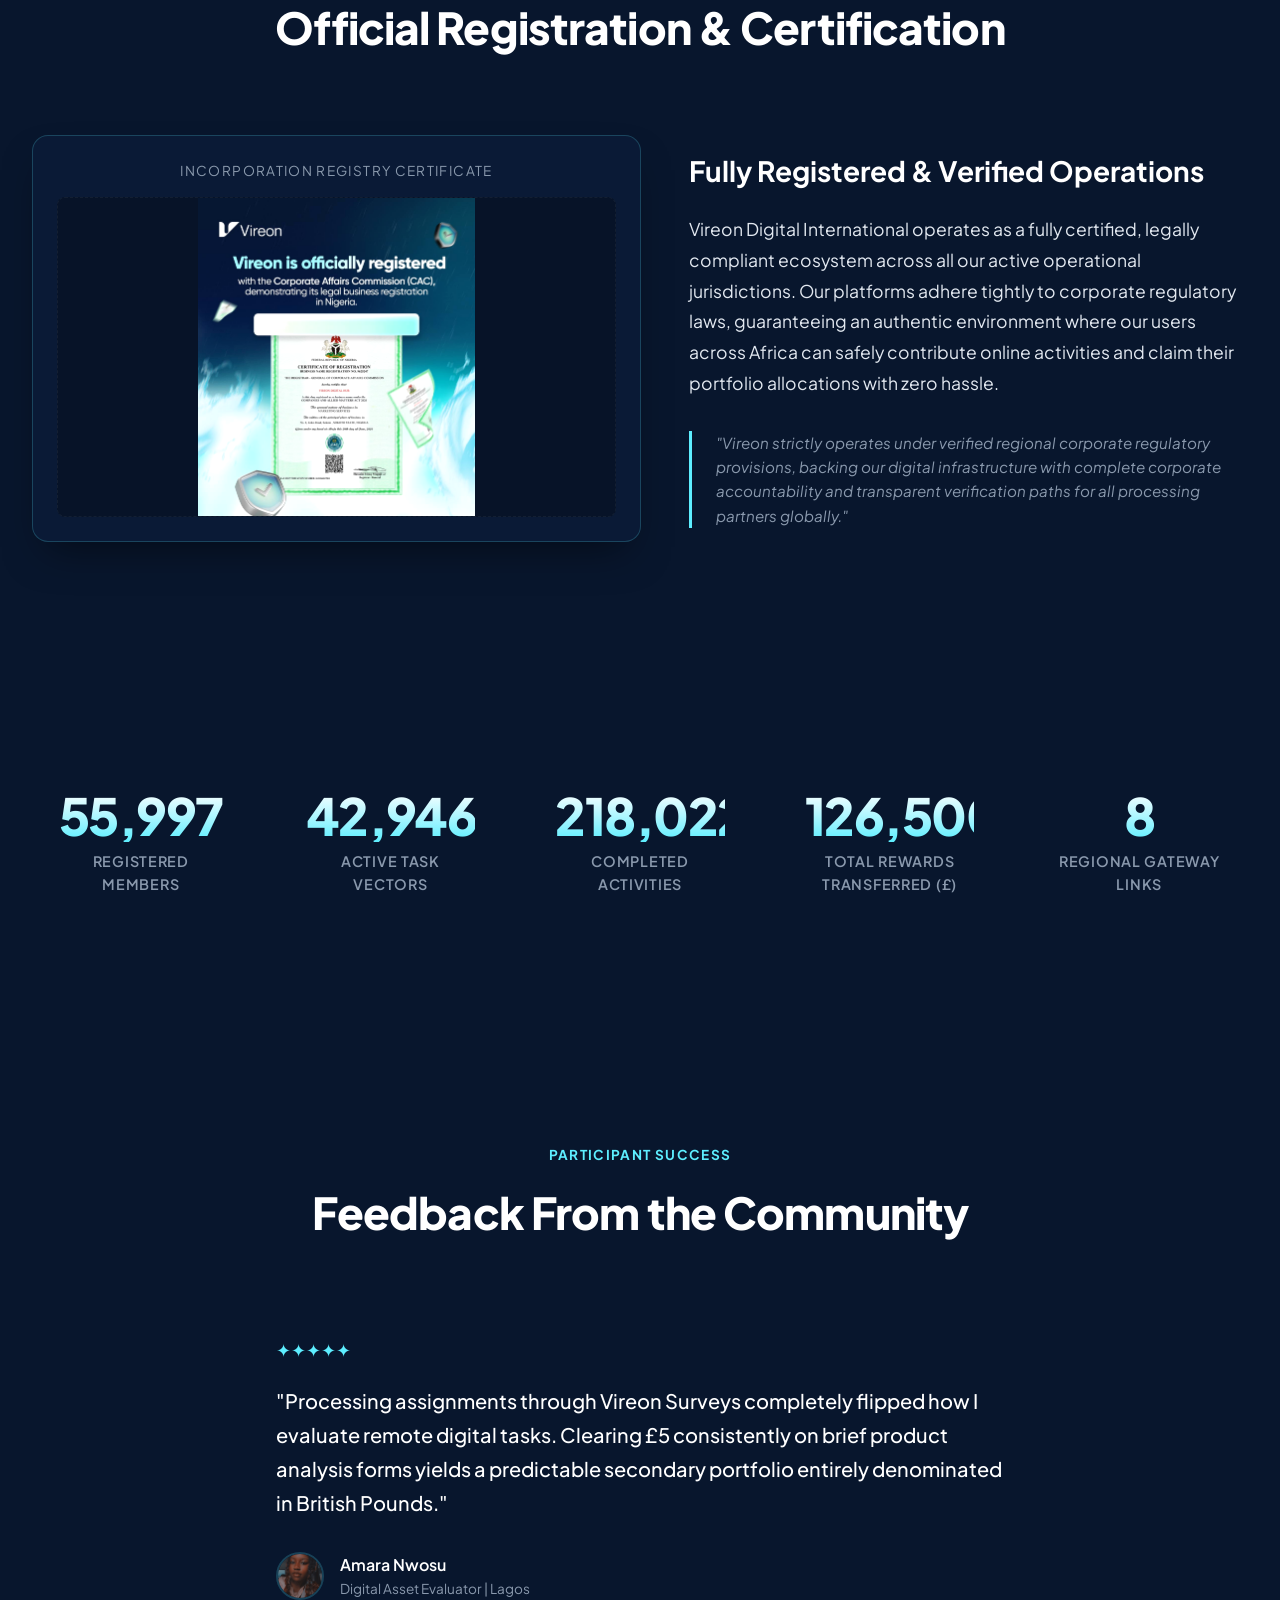
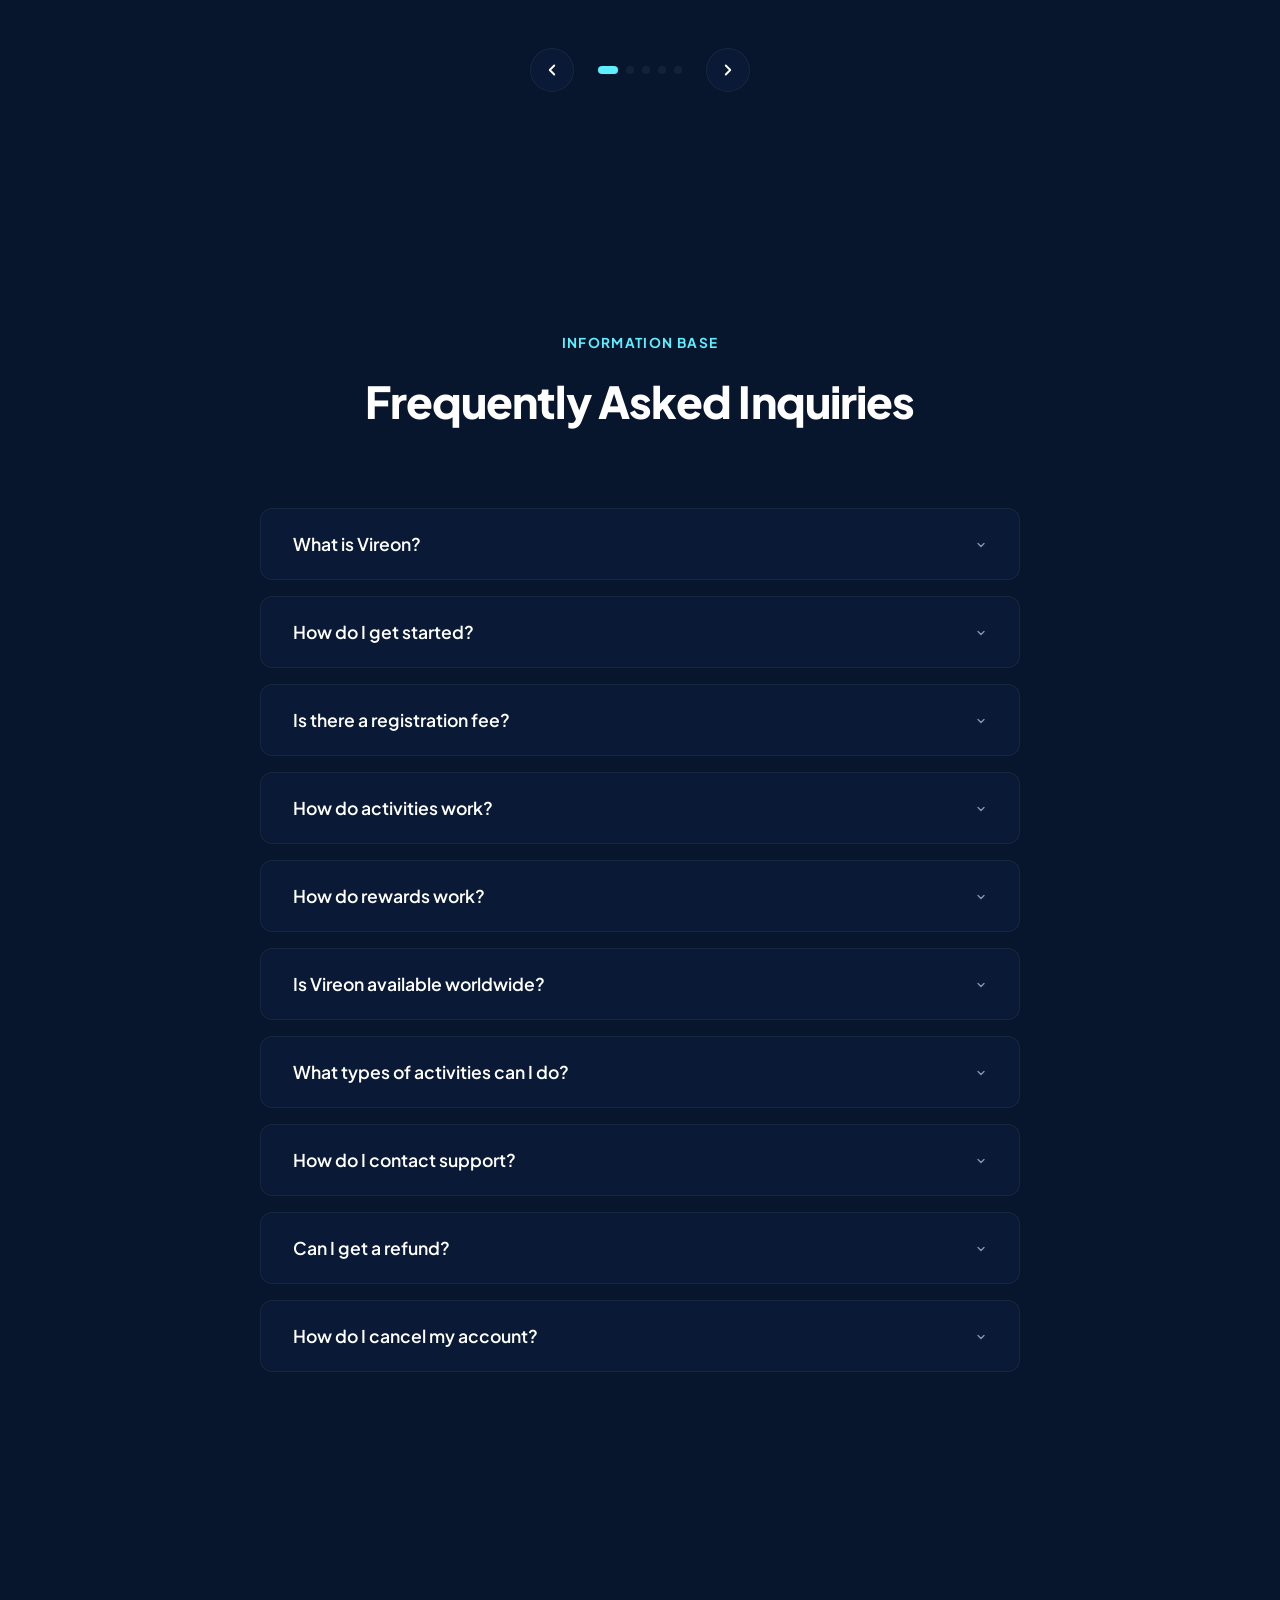
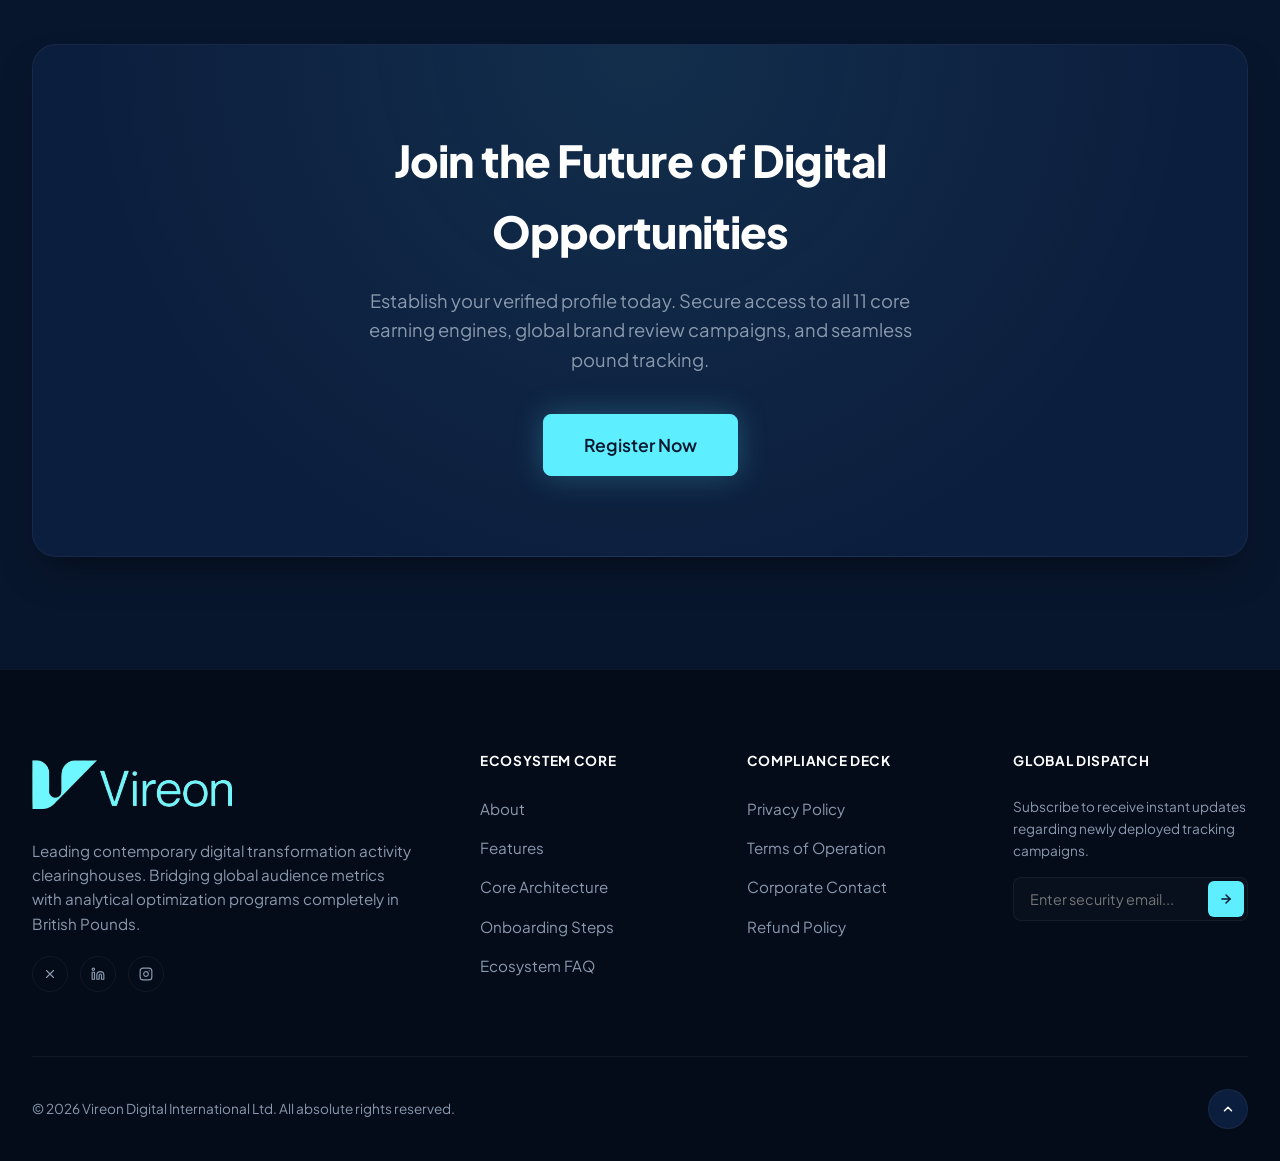
==== commit 6a39369a: "index.html" ====
--- a/index.html
+++ b/index.html
@@ -68,6 +68,7 @@
                 <li><a href="#why-vireon" class="nav-item-link">Why Vireon</a></li>
                 <li><a href="#how-it-works" class="nav-item-link">How It Works</a></li>
                 <li><a href="#platform-info" class="nav-item-link">Certification</a></li>
+                <li><a href="#partners" class="nav-item-link">Partners</a></li>
                 <li><a href="#faq" class="nav-item-link">FAQ</a></li>
             </ul>
         </nav>
@@ -161,6 +162,7 @@
     <section class="logo-slider-section">
         <div class="logo-slider">
             <div class="logo-track">
+             <section class="section-structural-container" id="partners">   
                 
                 <!-- First Set -->
                 <img src="https://cdn.simpleicons.org/googleplay" alt="Google Play">
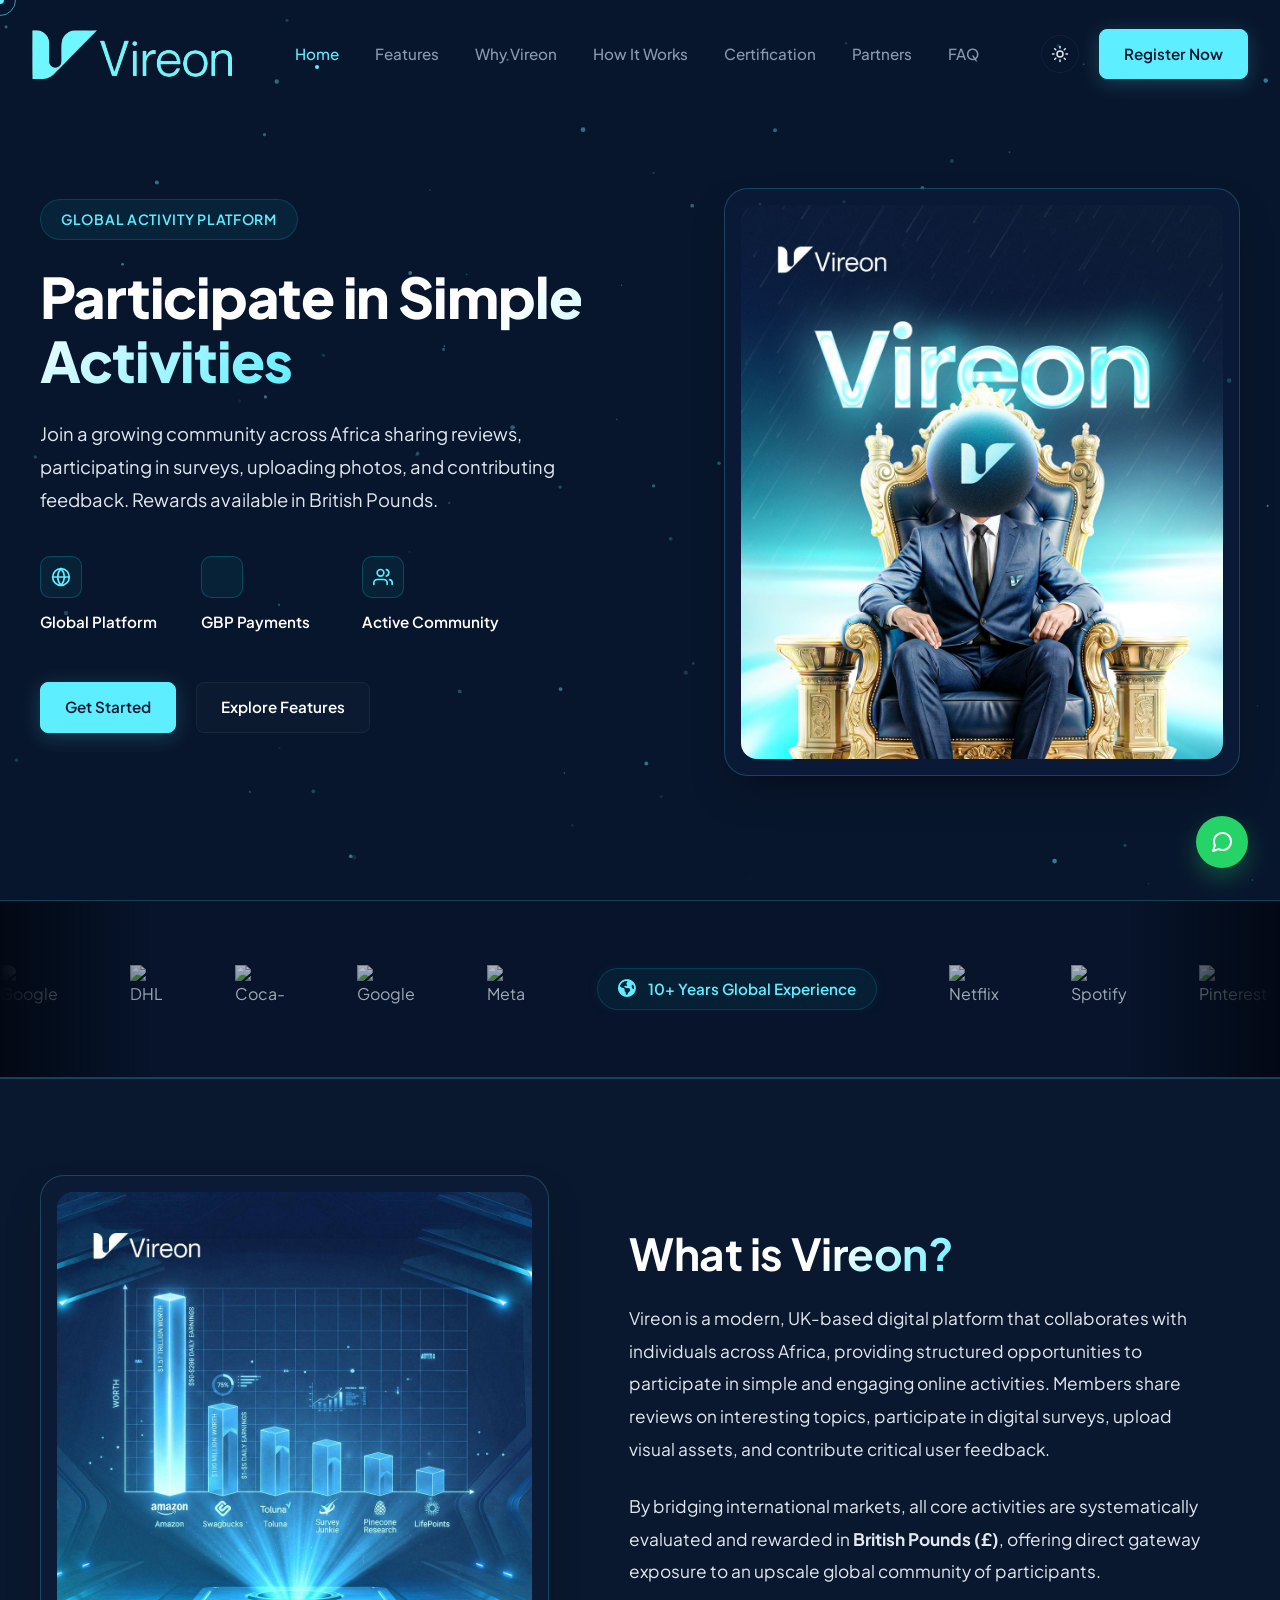
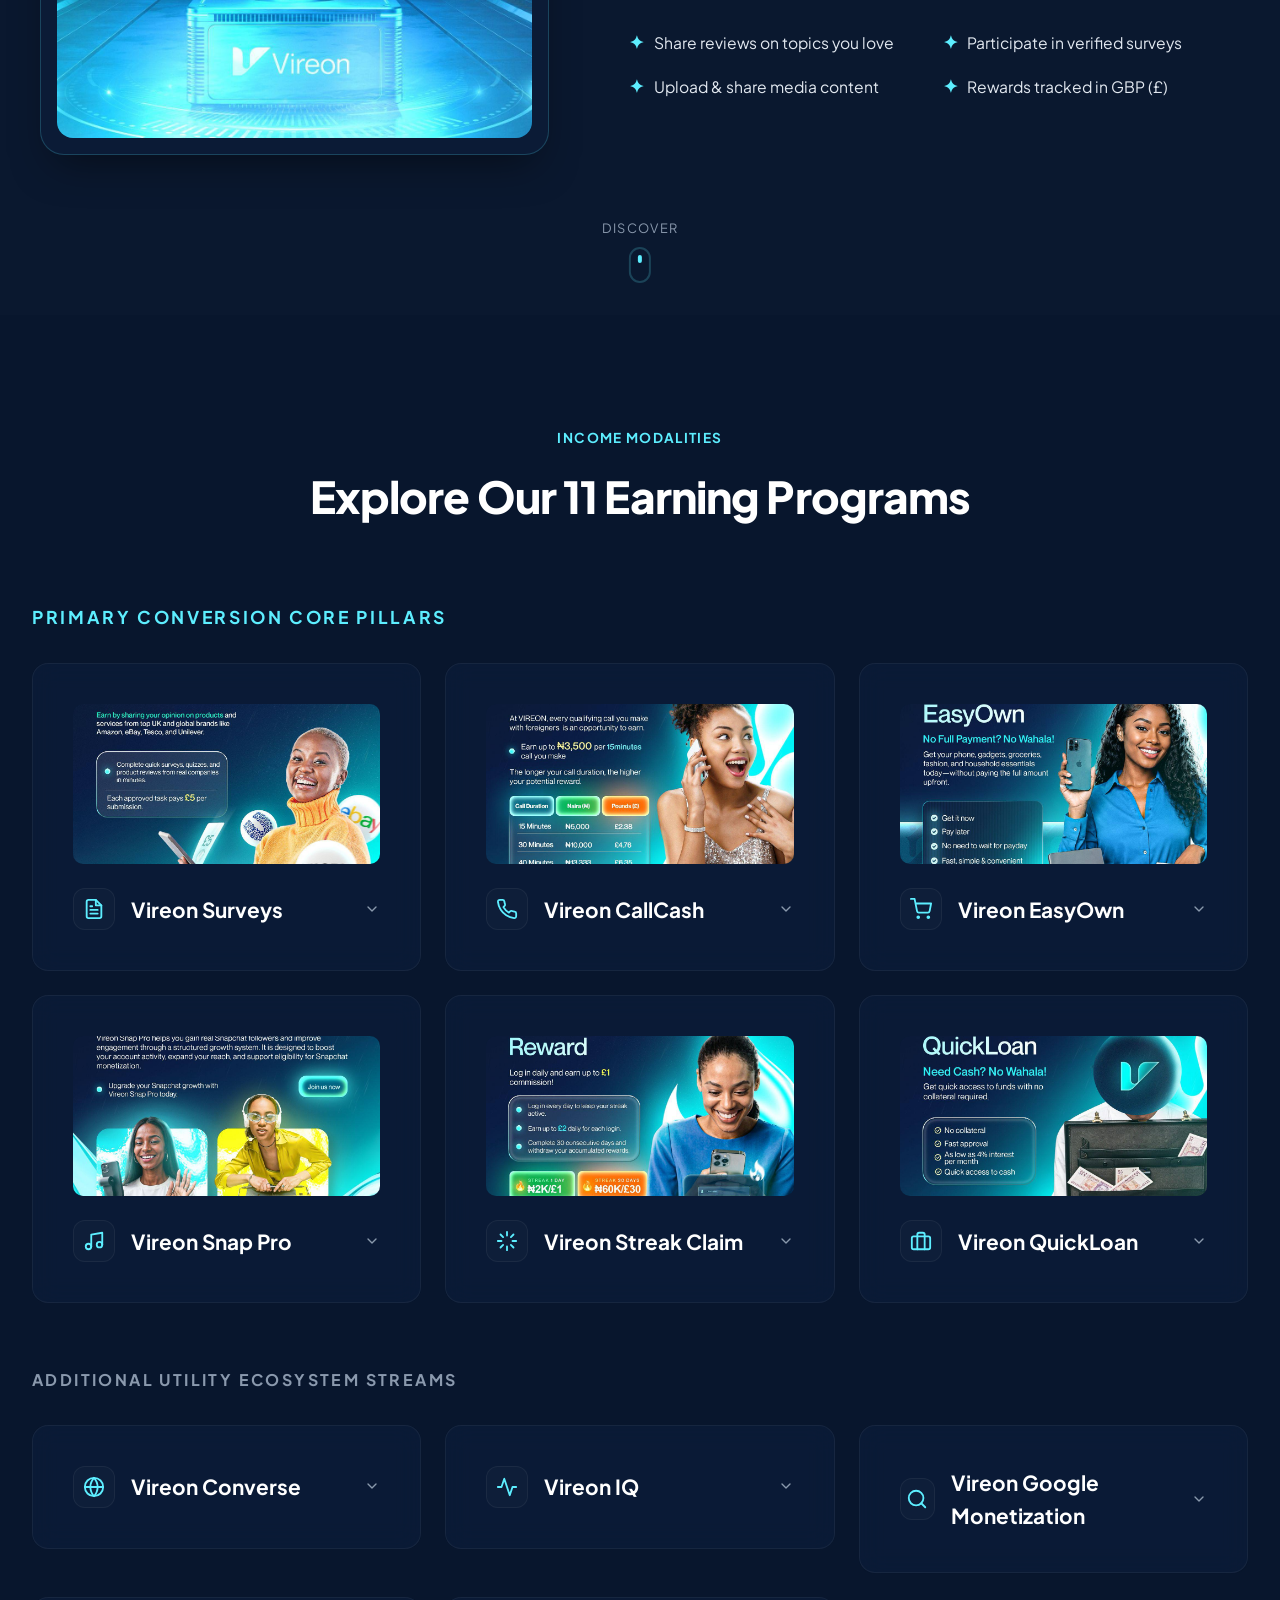
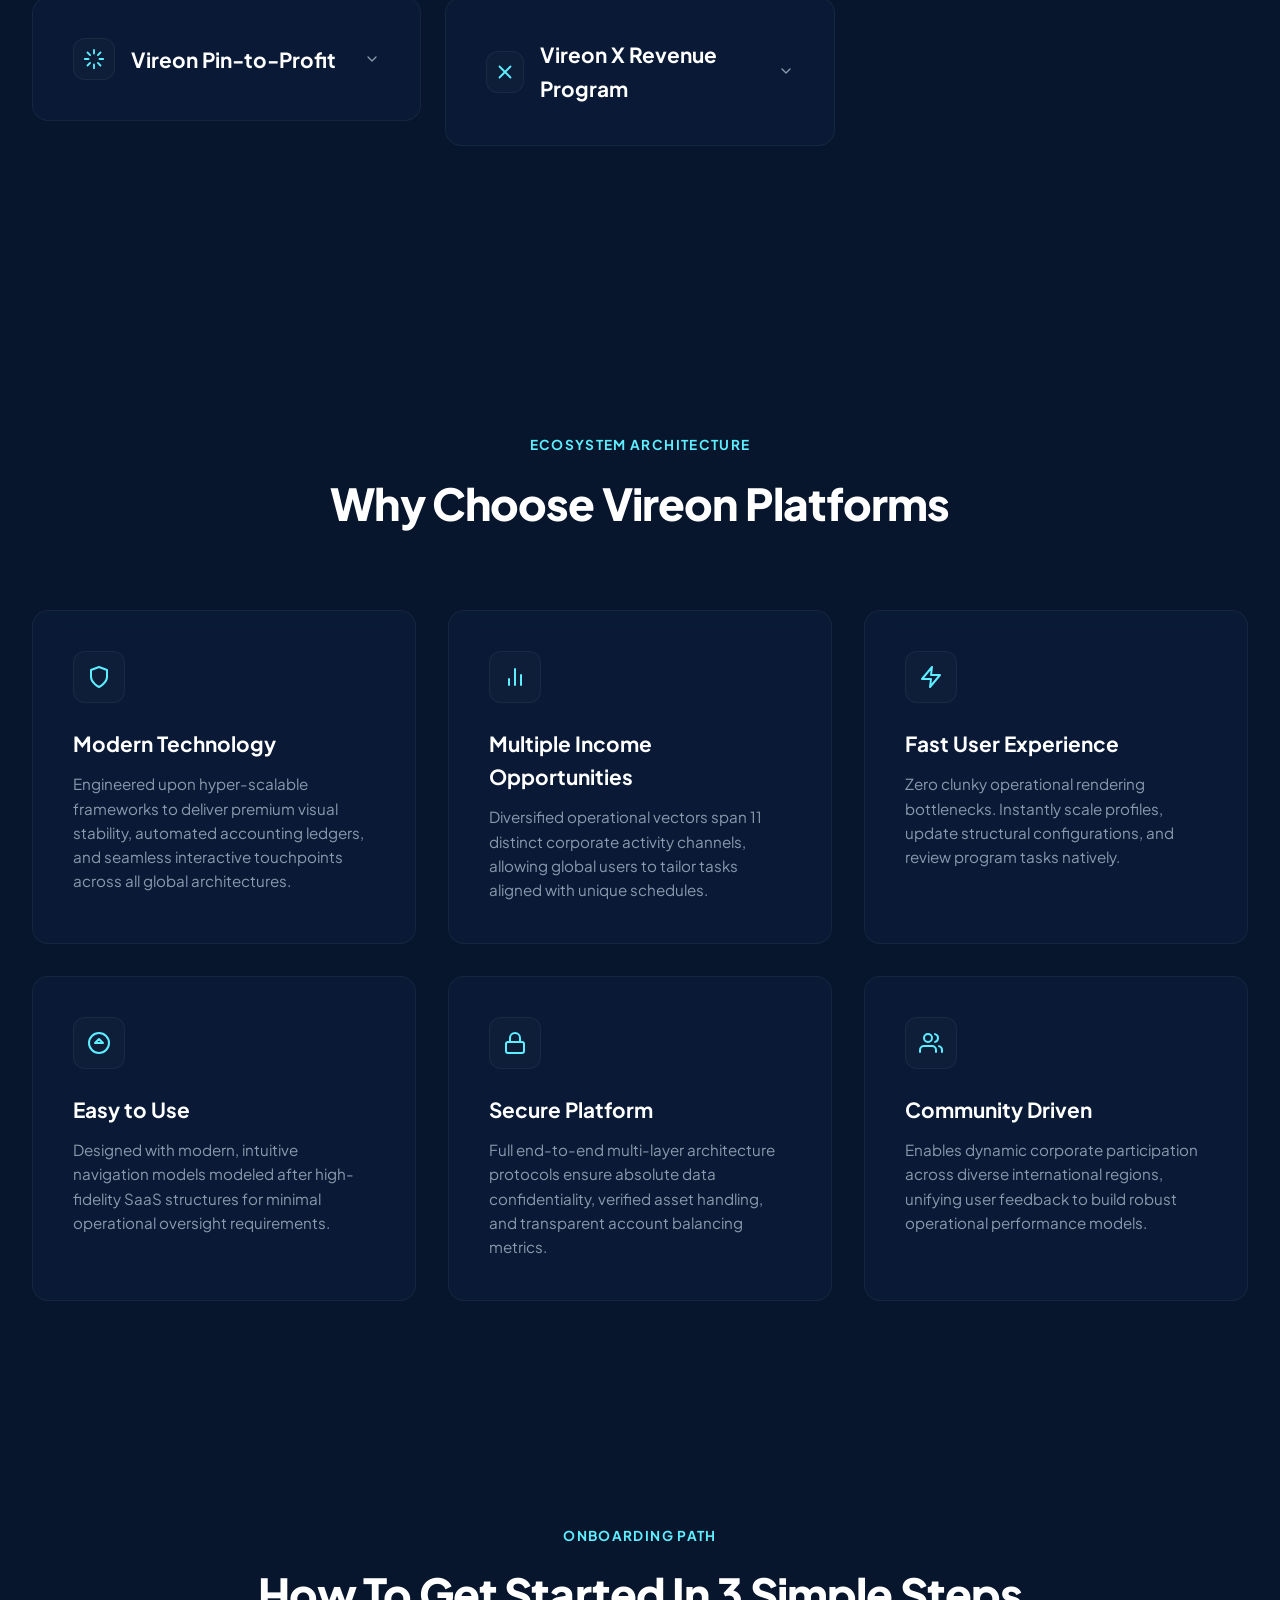
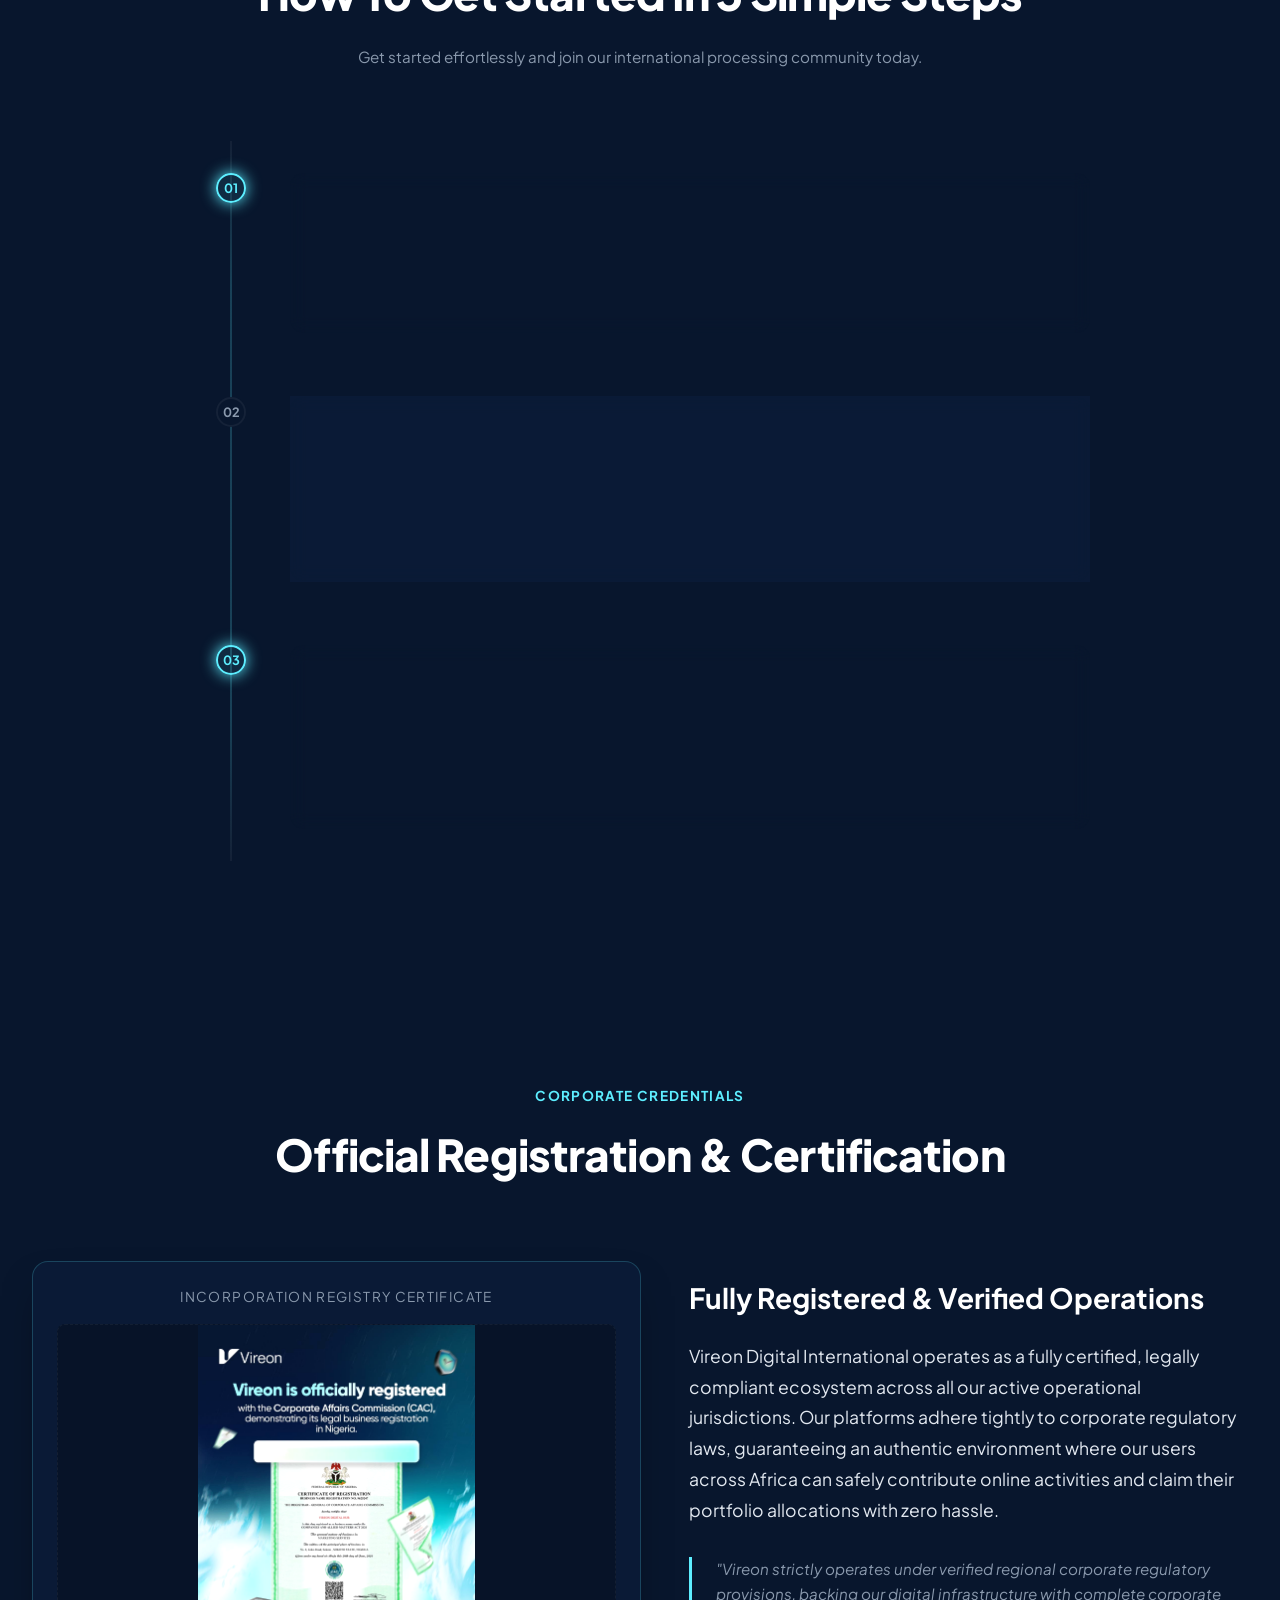
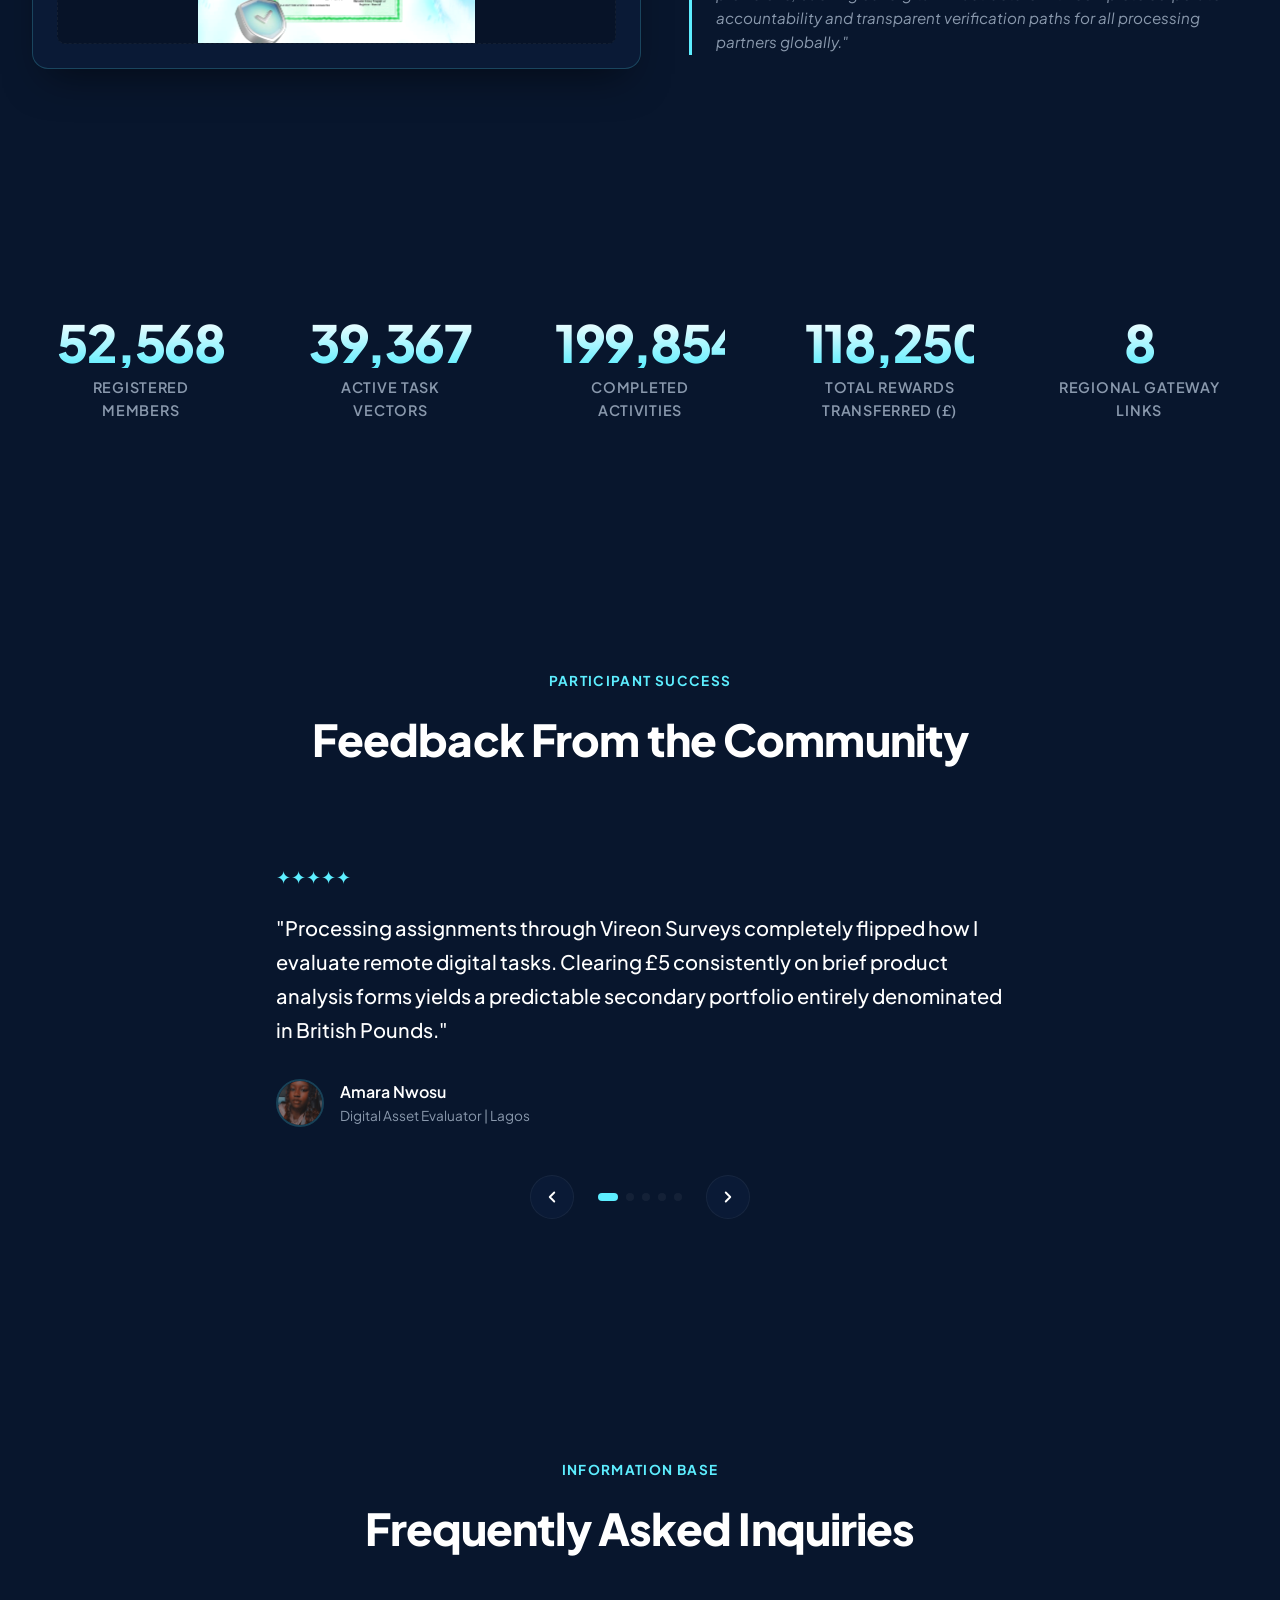
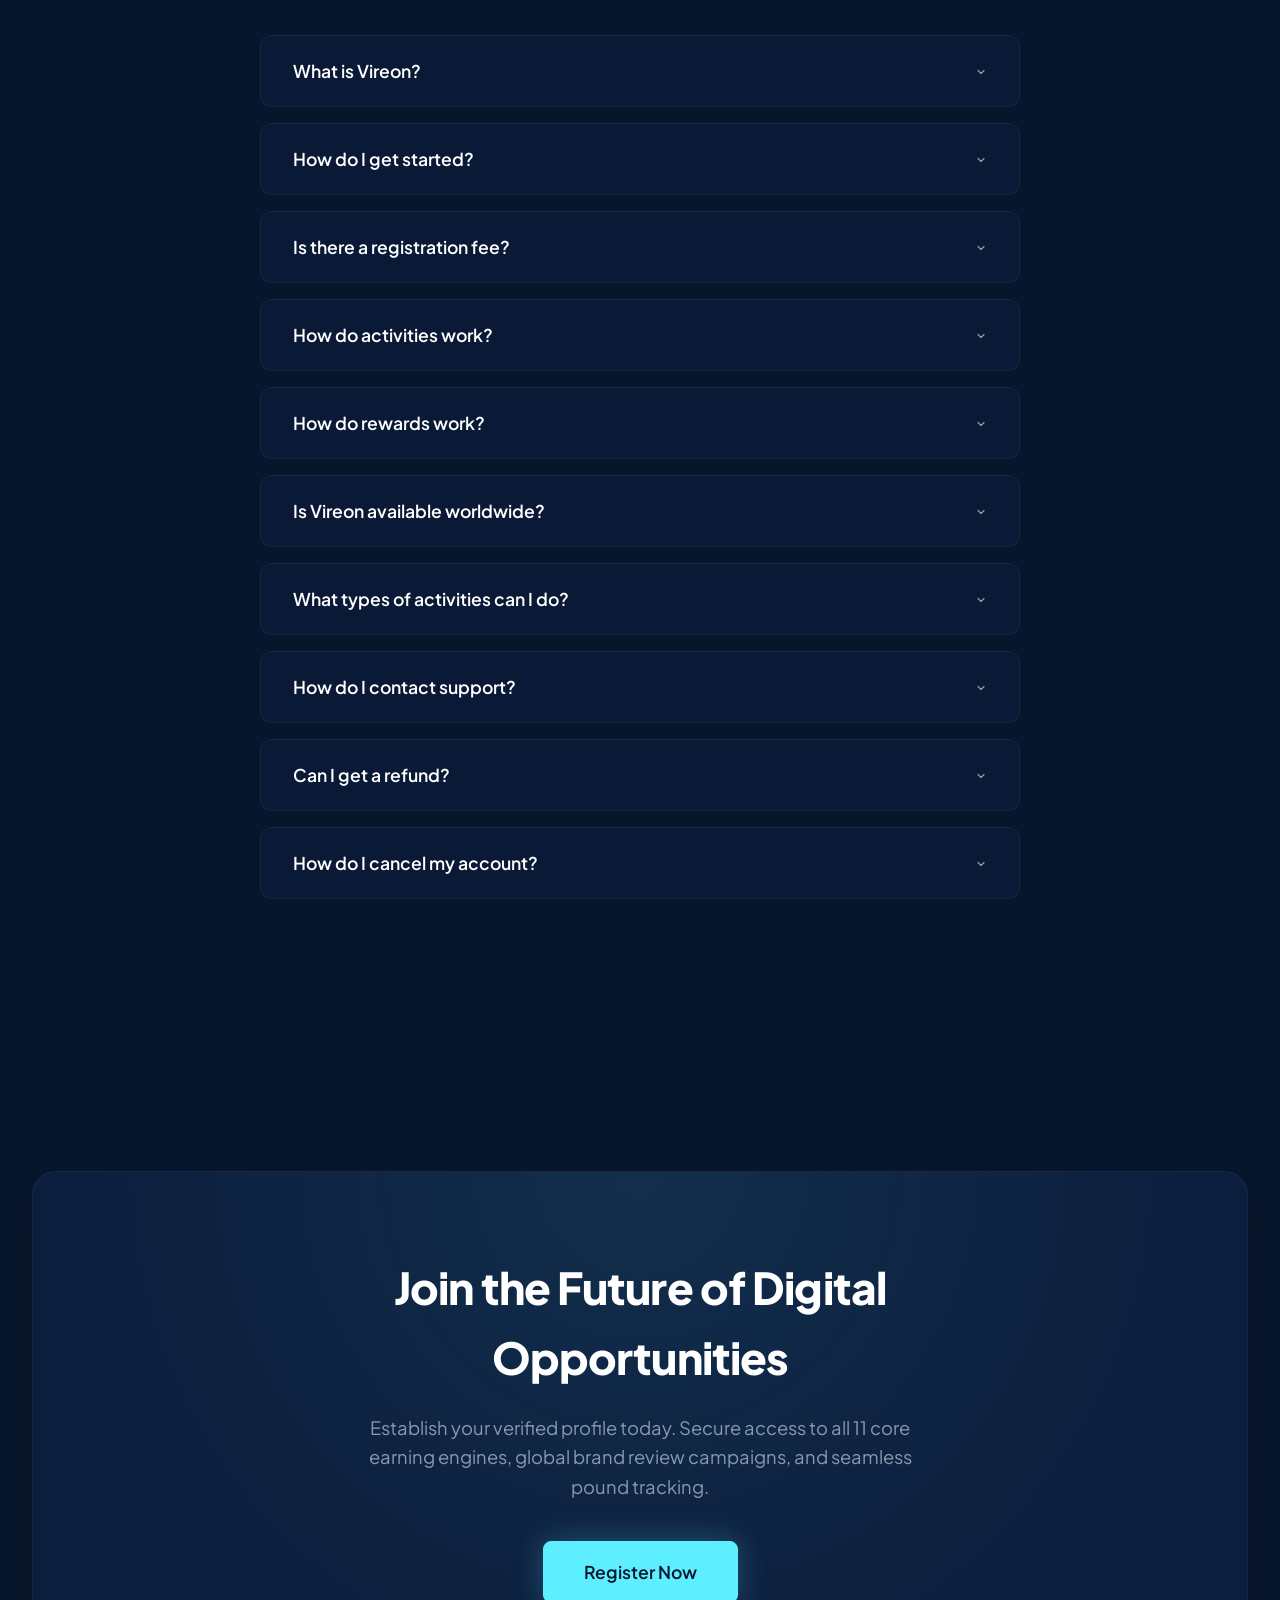
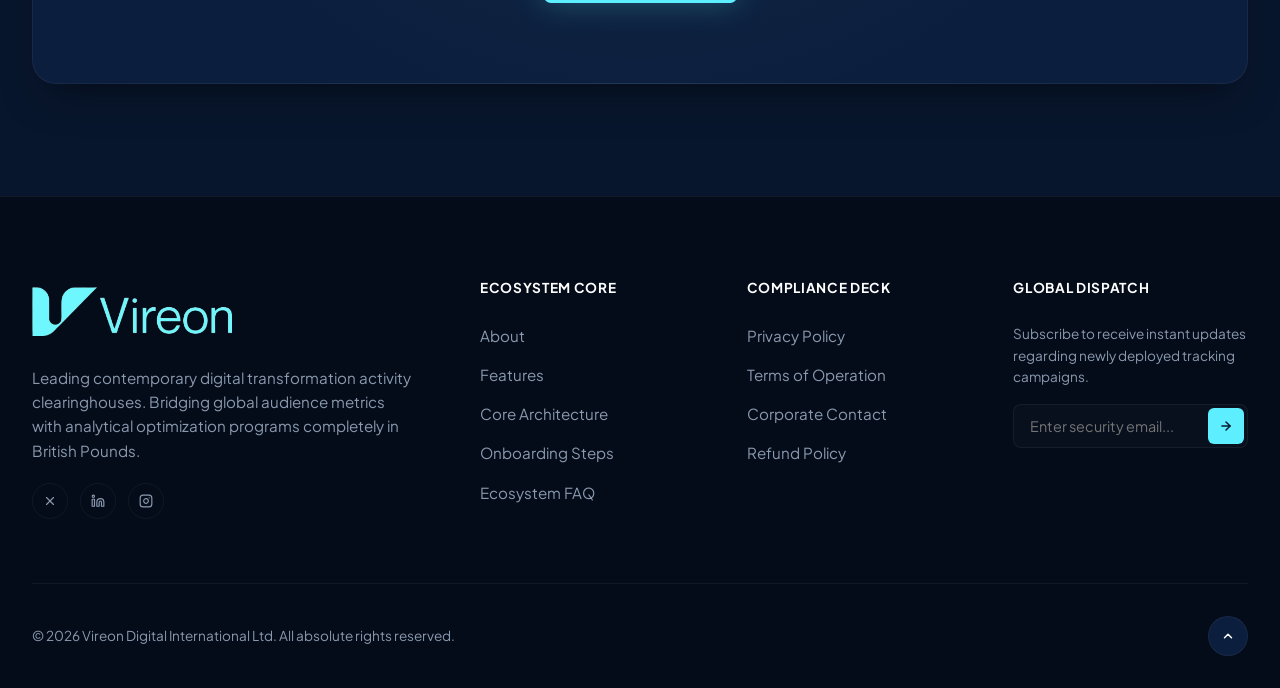
==== commit 94bcd5b6: "index.html" ====
--- a/index.html
+++ b/index.html
@@ -159,10 +159,9 @@
     <!-- ==========================================================================
        PARTNER BRAND SHOWCASE (INFINITE LOGO SLIDER)
        ========================================================================== -->
-    <section class="logo-slider-section">
+    <section id="partners" class="logo-slider-section">
         <div class="logo-slider">
-            <div class="logo-track">
-             <section class="section-structural-container" id="partners">   
+            <div class="logo-track">  
                 
                 <!-- First Set -->
                 <img src="https://cdn.simpleicons.org/googleplay" alt="Google Play">
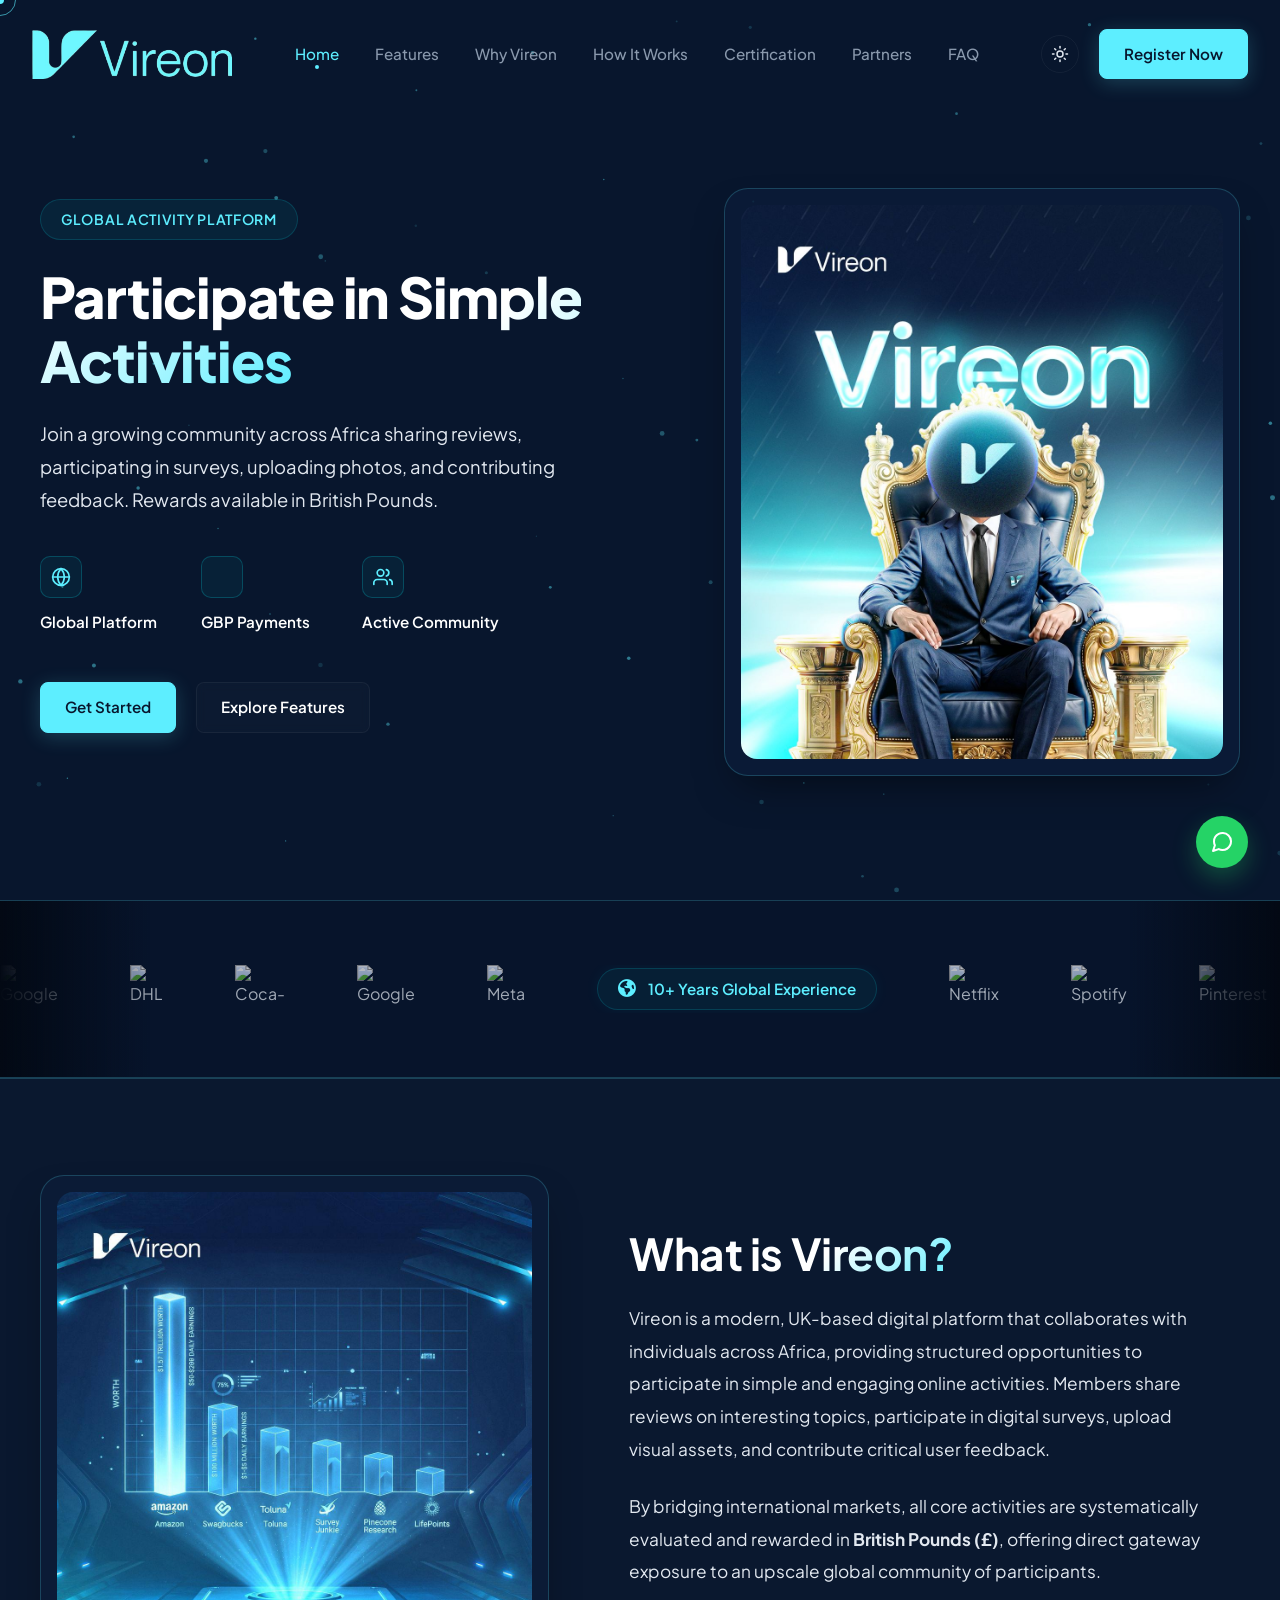
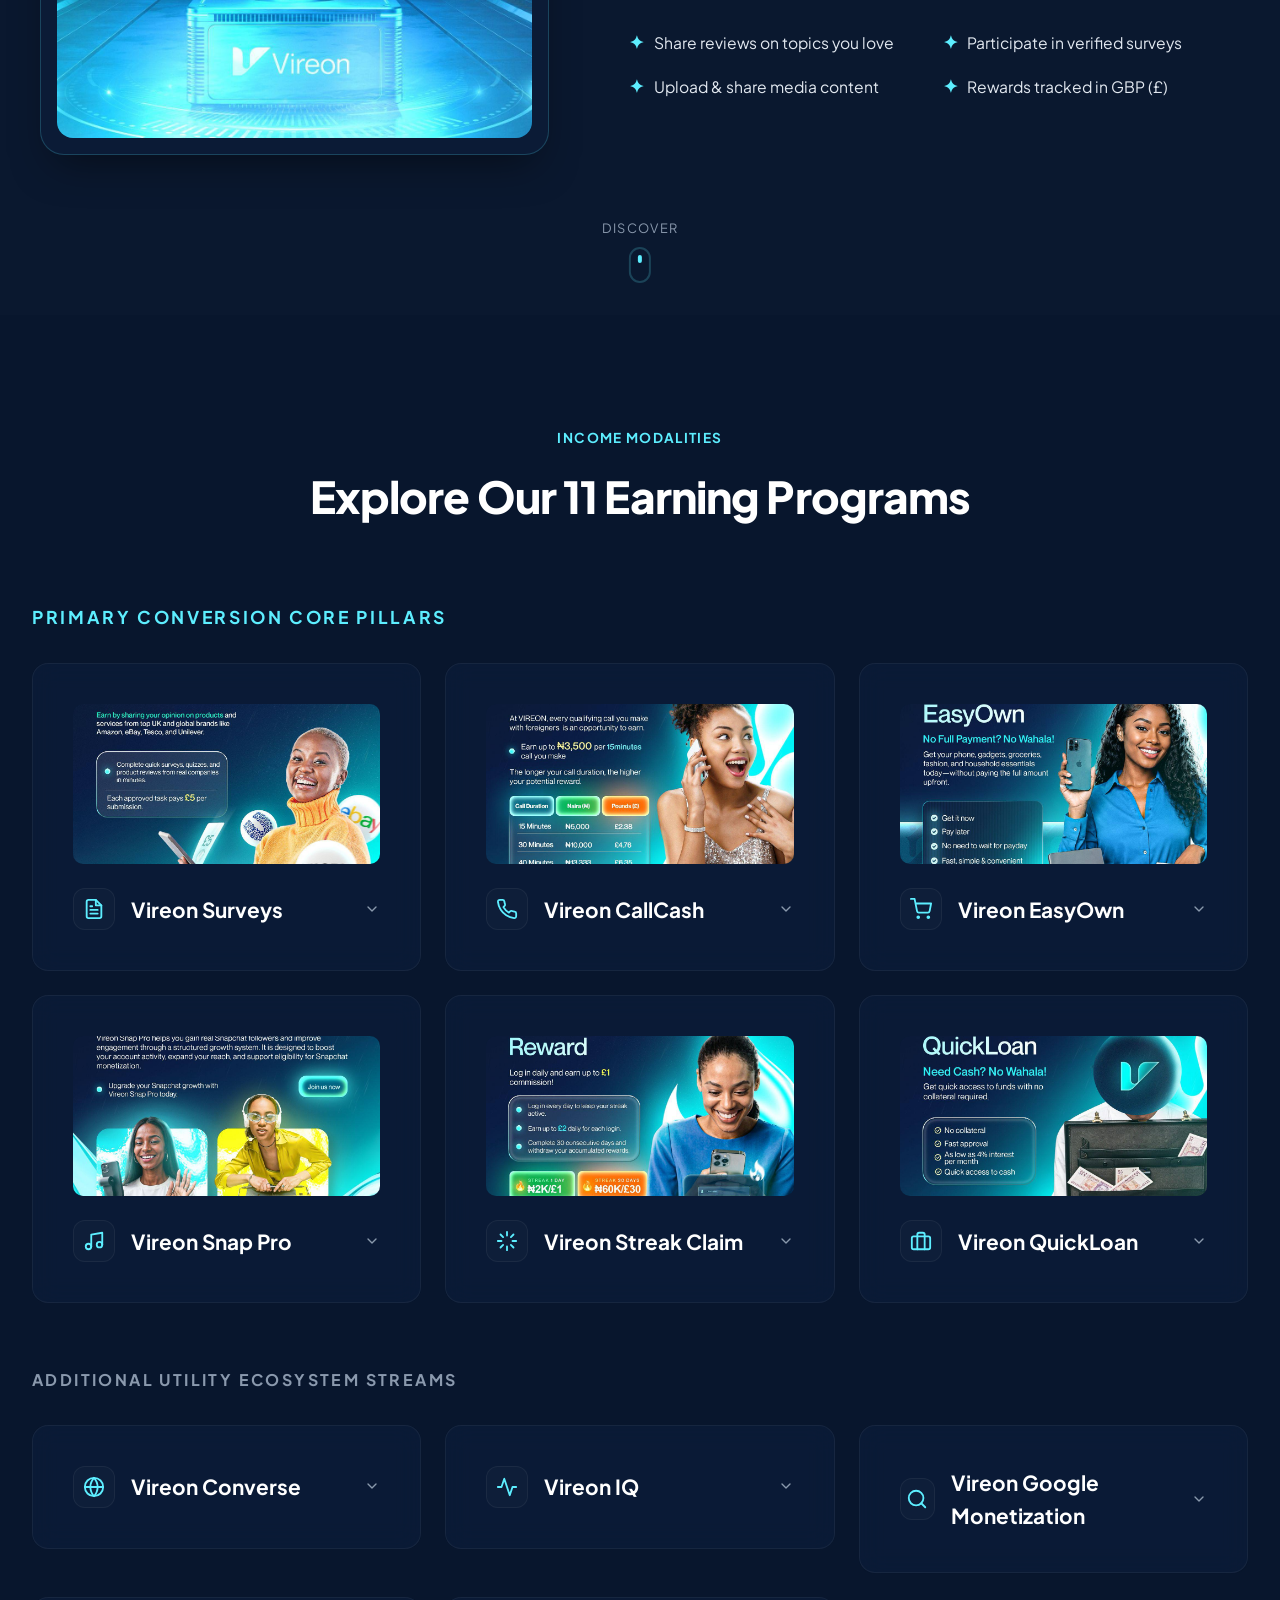
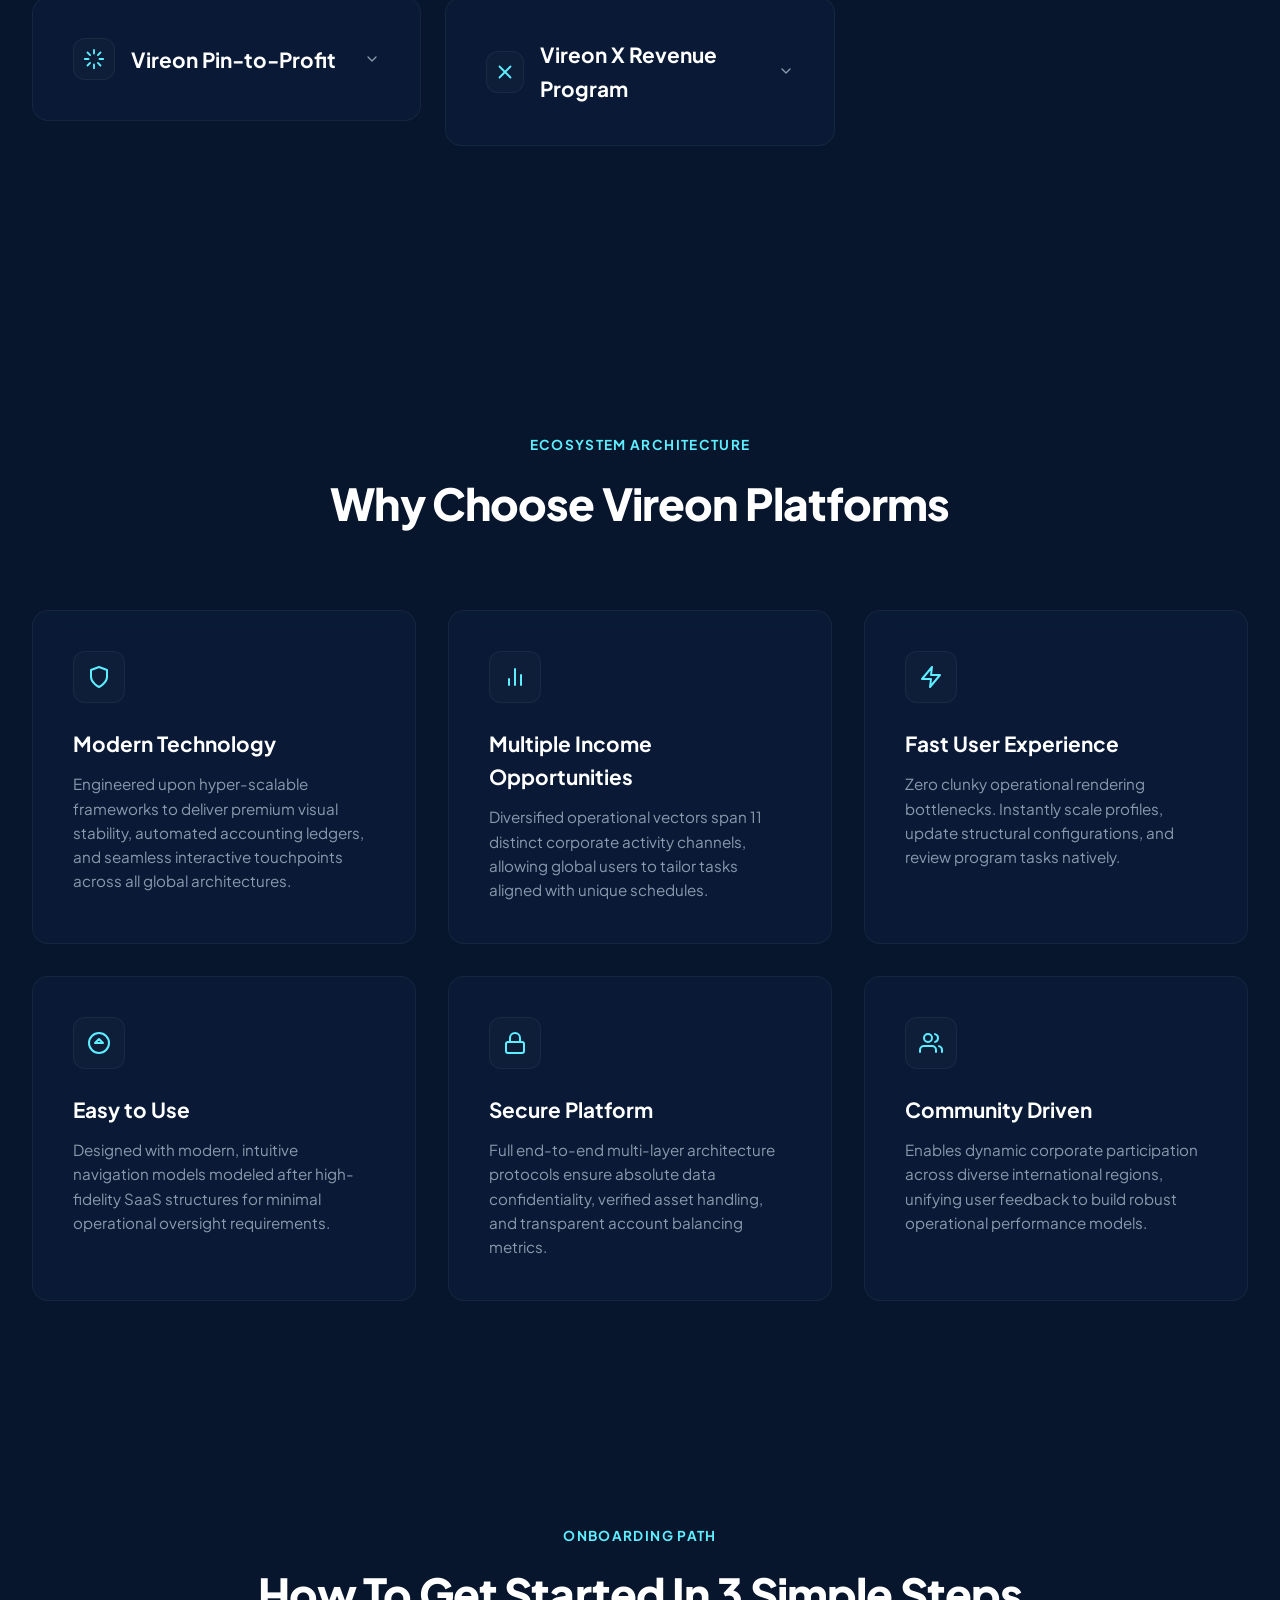
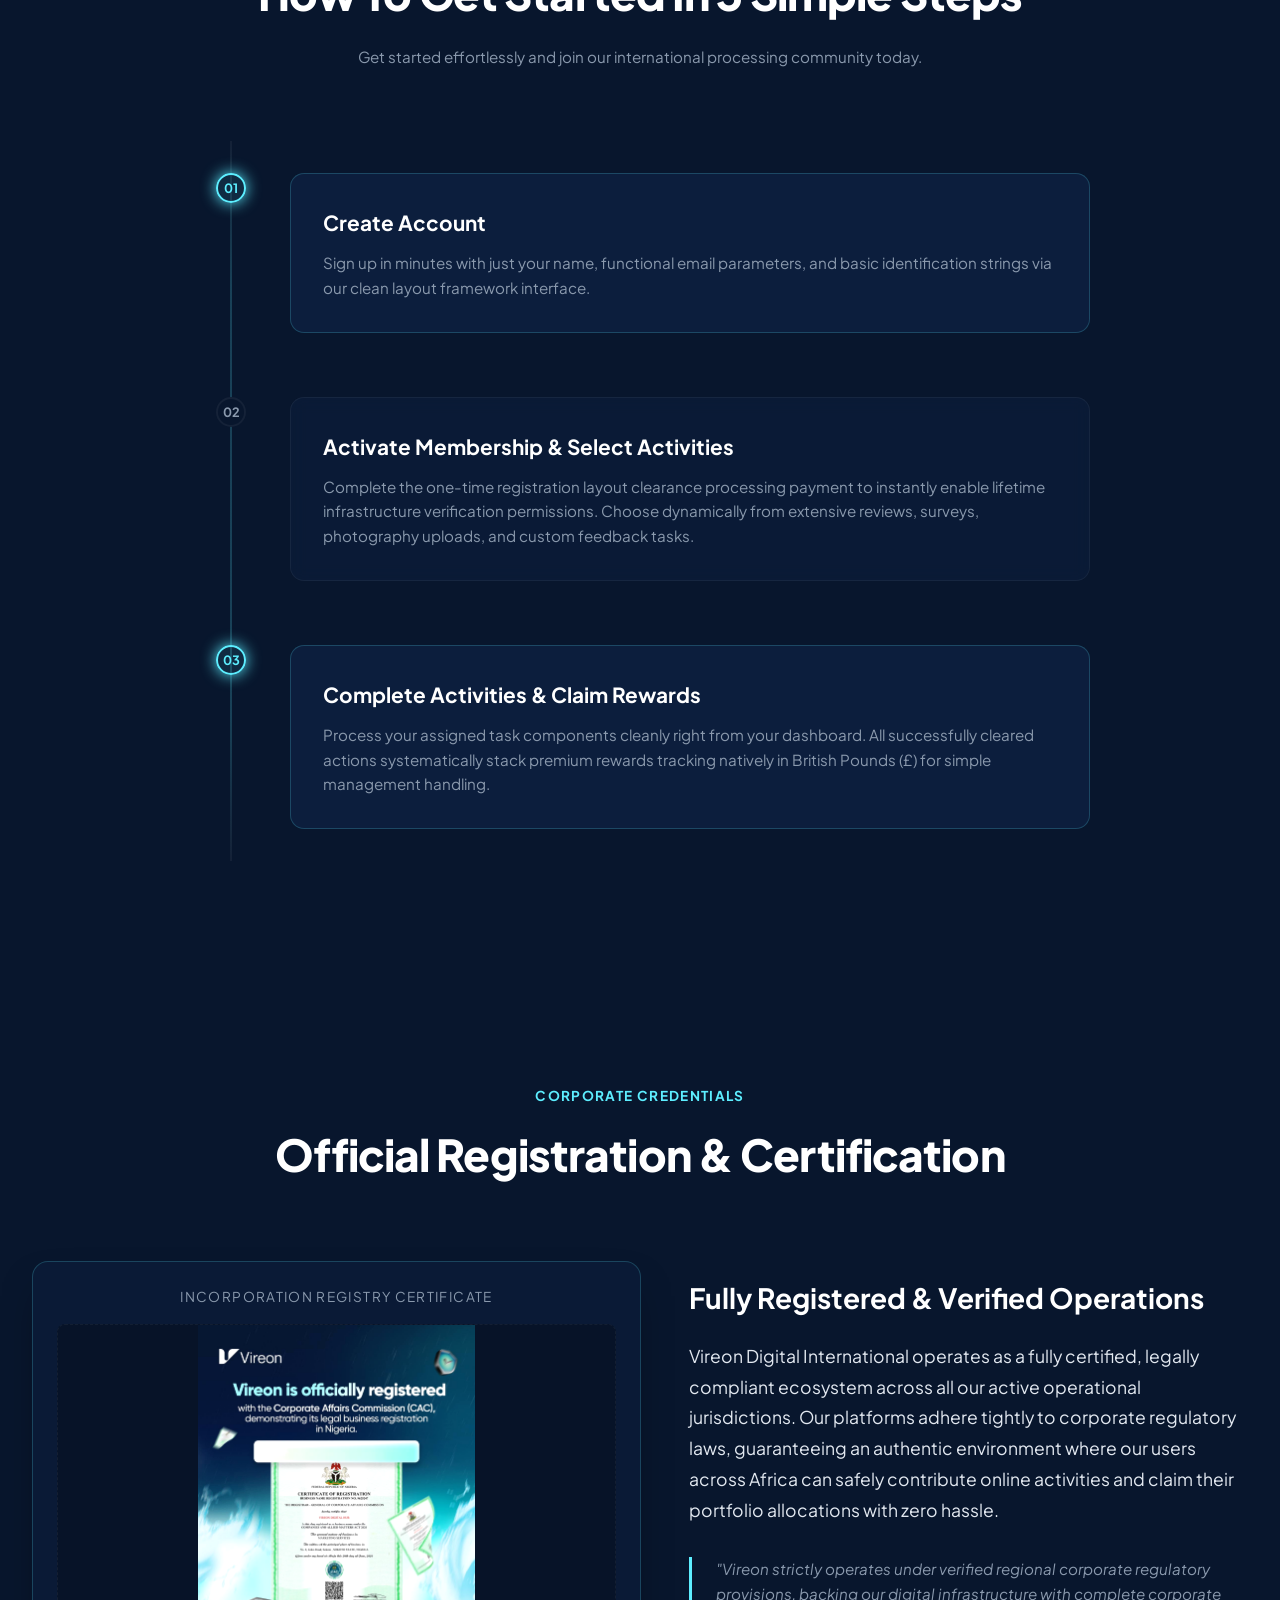
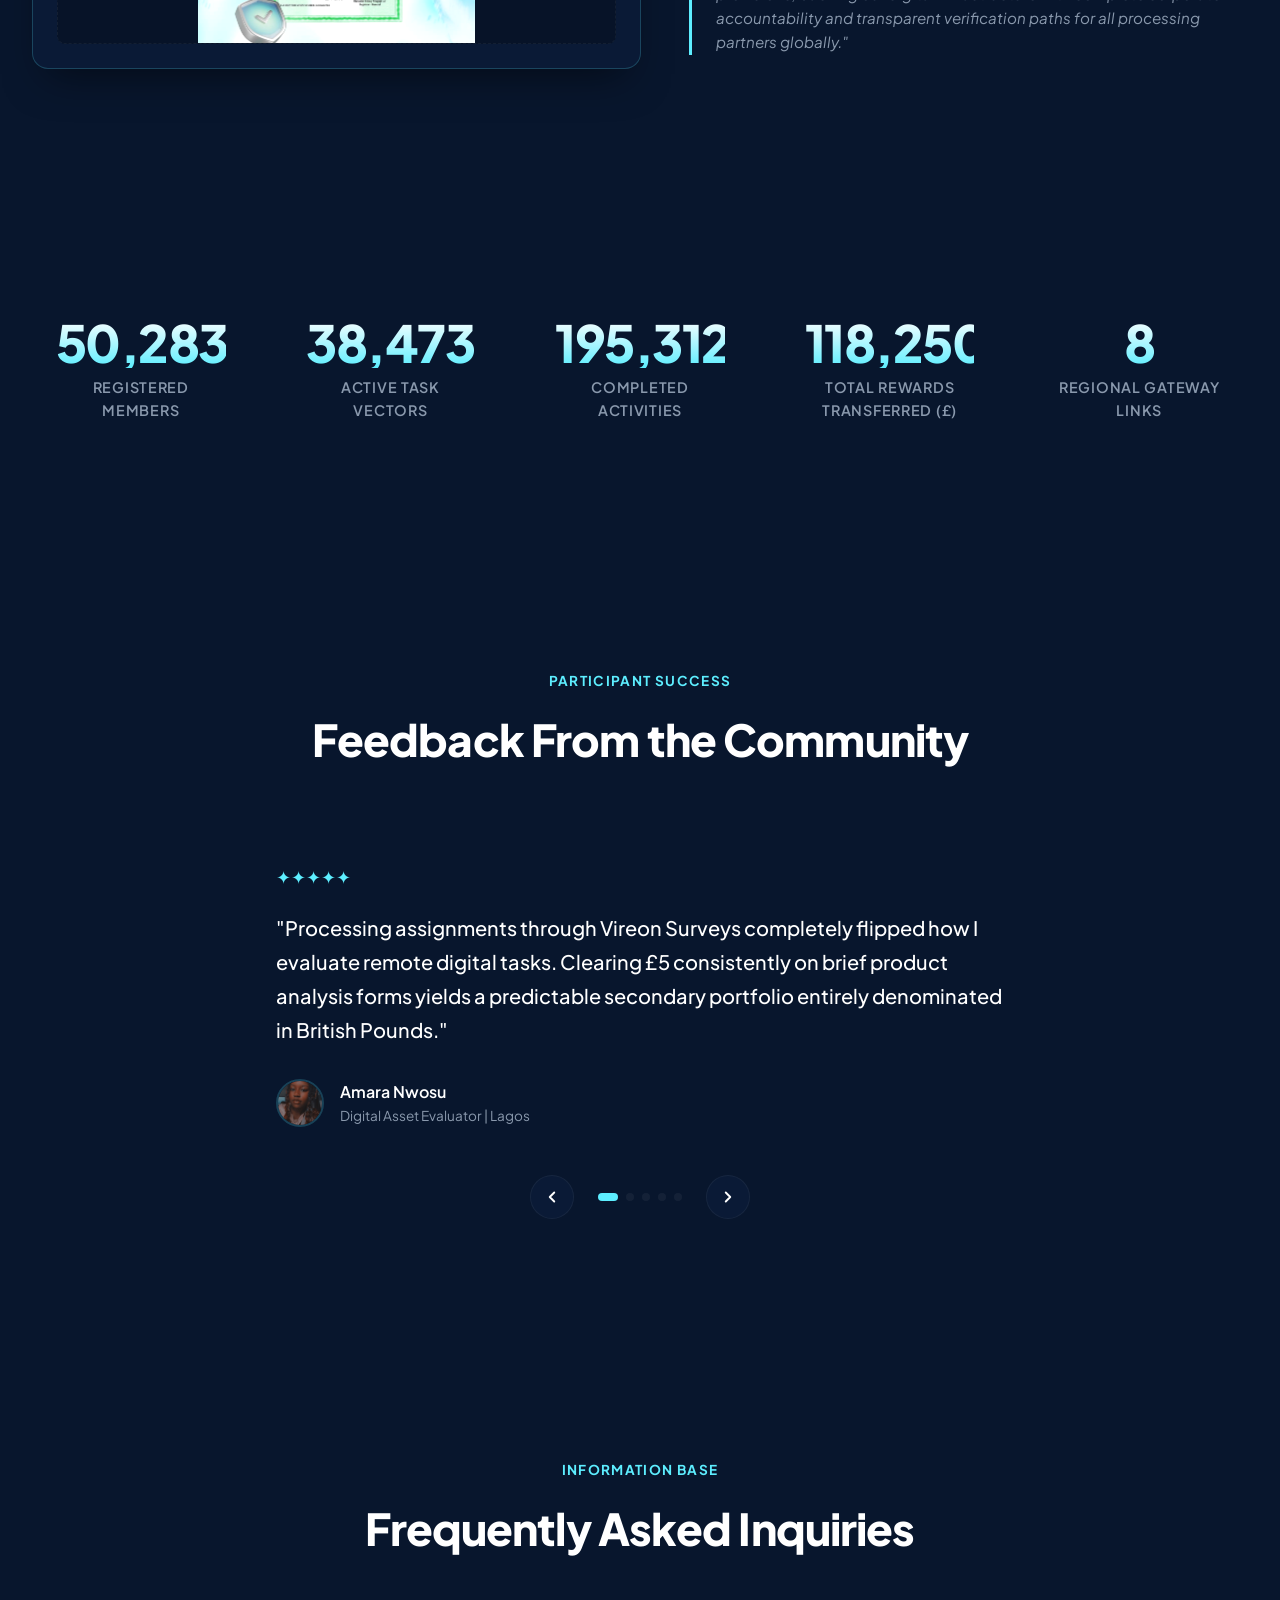
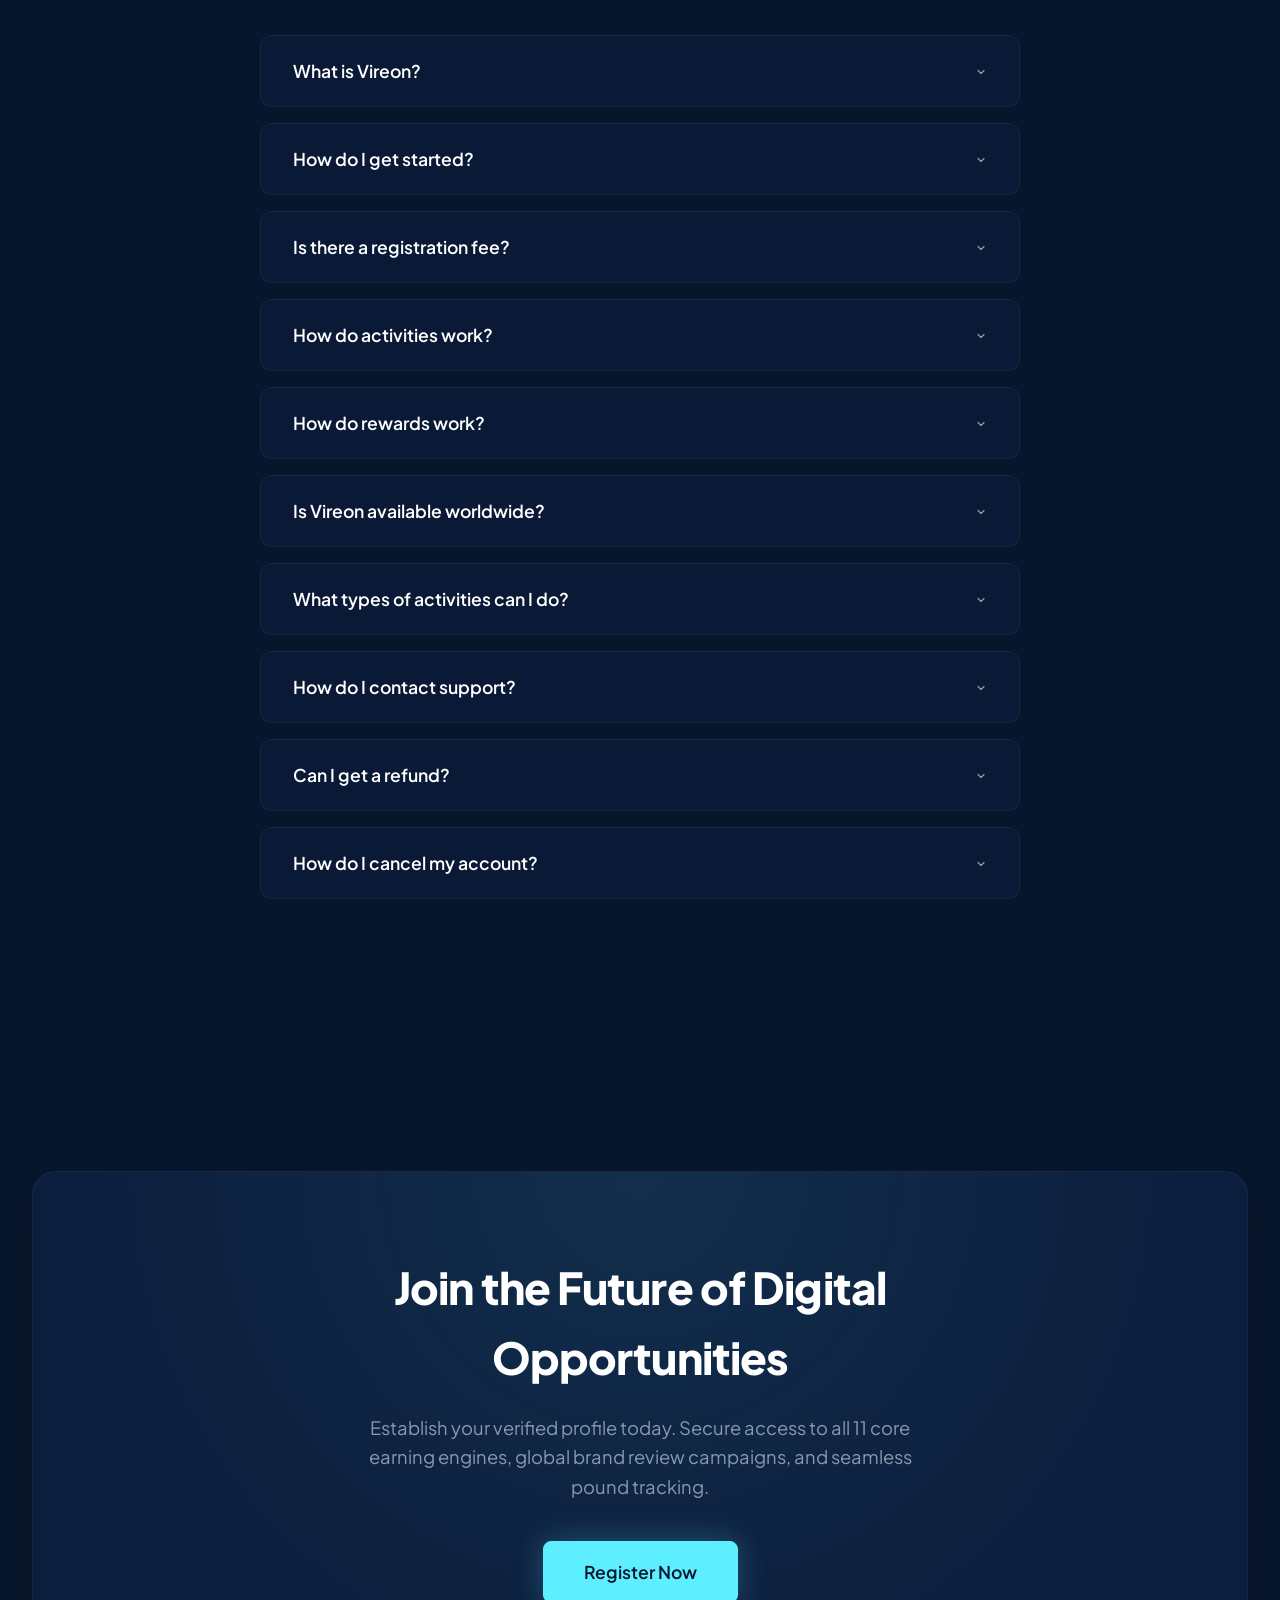
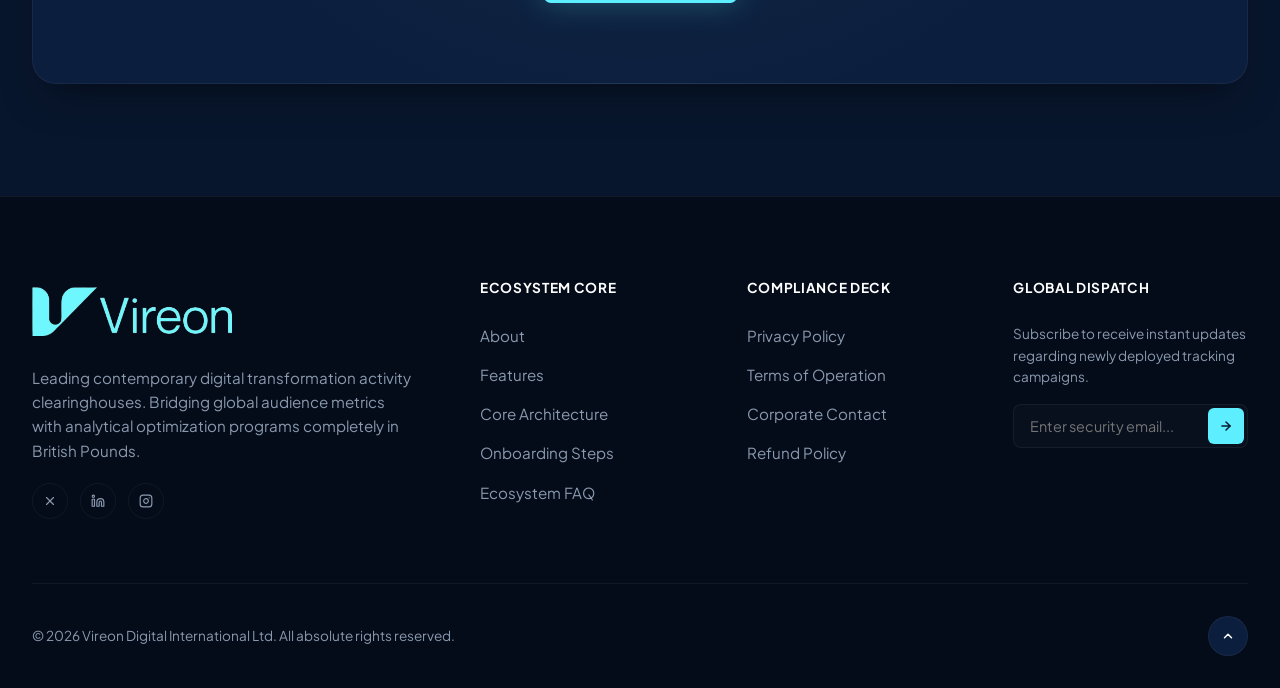
==== commit 65cdaf96: "index.html" ====
--- a/index.html
+++ b/index.html
@@ -159,7 +159,7 @@
     <!-- ==========================================================================
        PARTNER BRAND SHOWCASE (INFINITE LOGO SLIDER)
        ========================================================================== -->
-    <section id="partners" class="logo-slider-section">
+     <section class="logo-slider-section" id="partners">
         <div class="logo-slider">
             <div class="logo-track">  
                 
